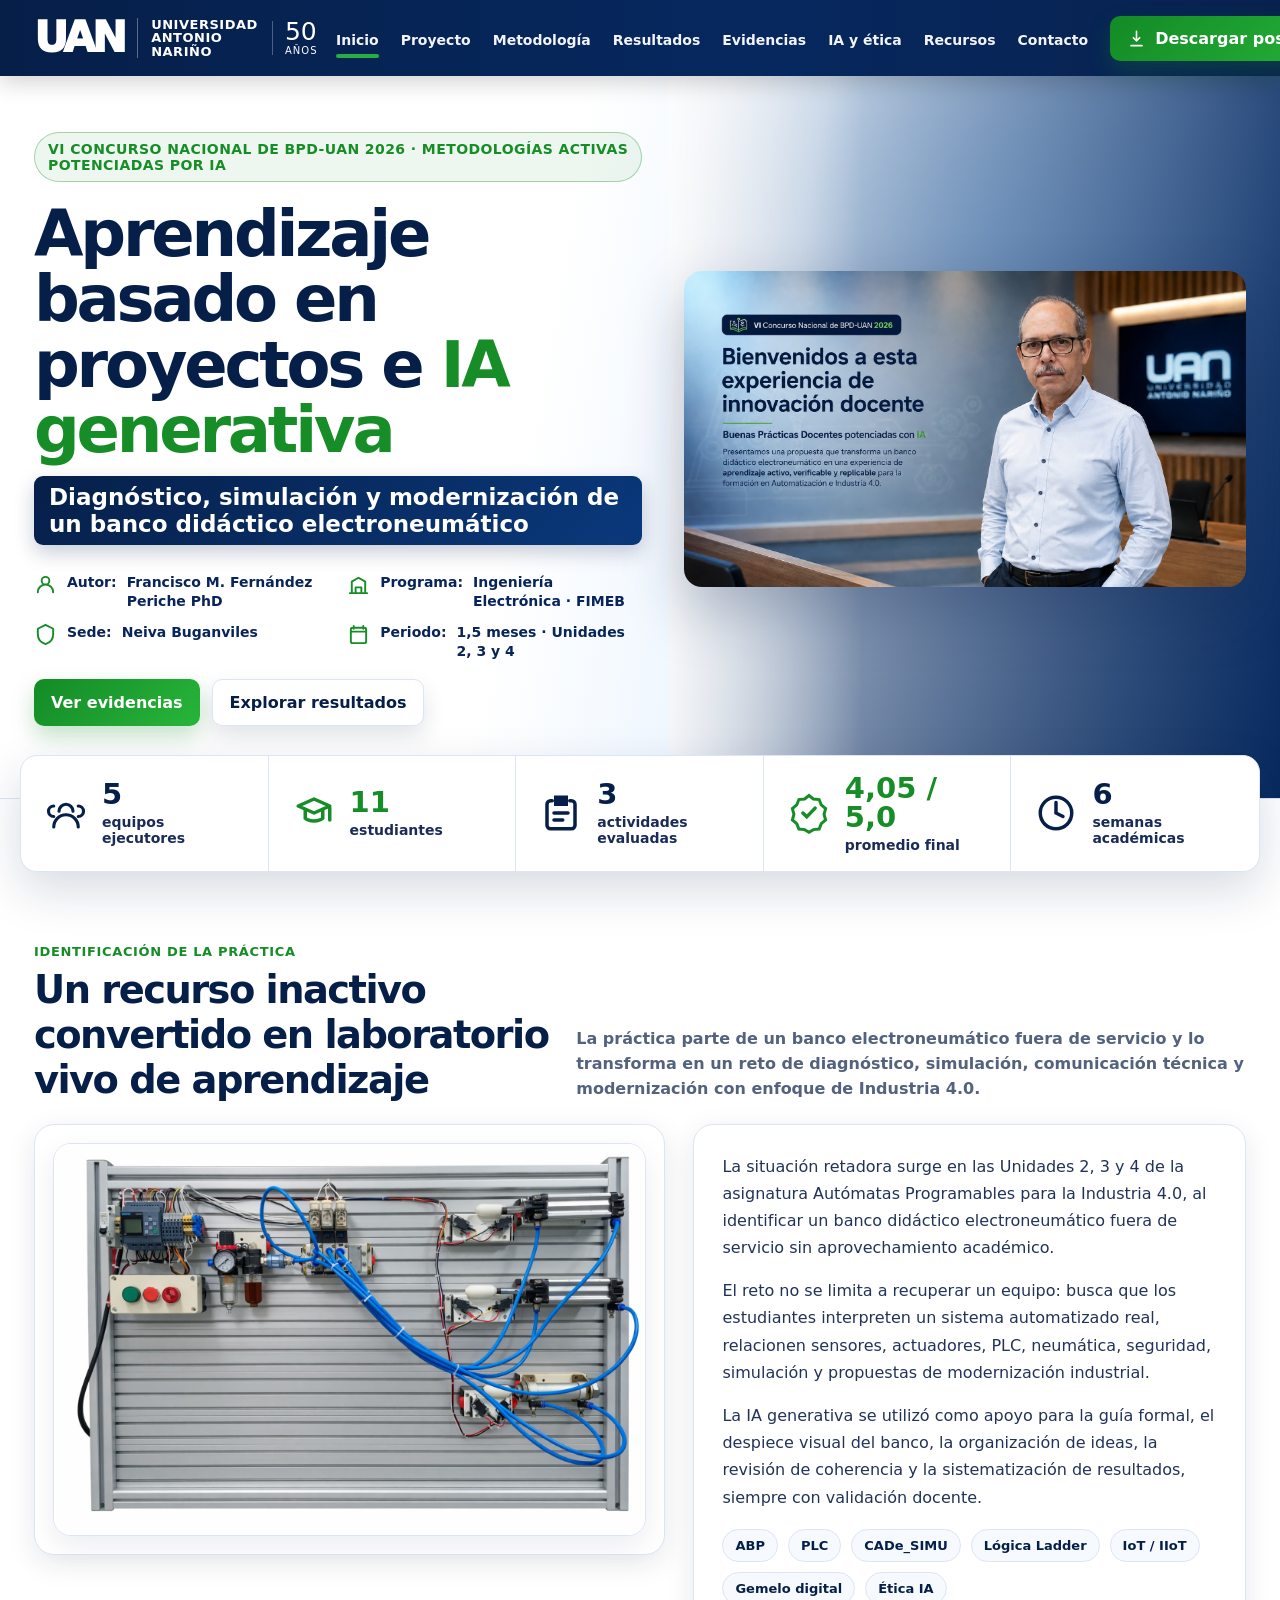
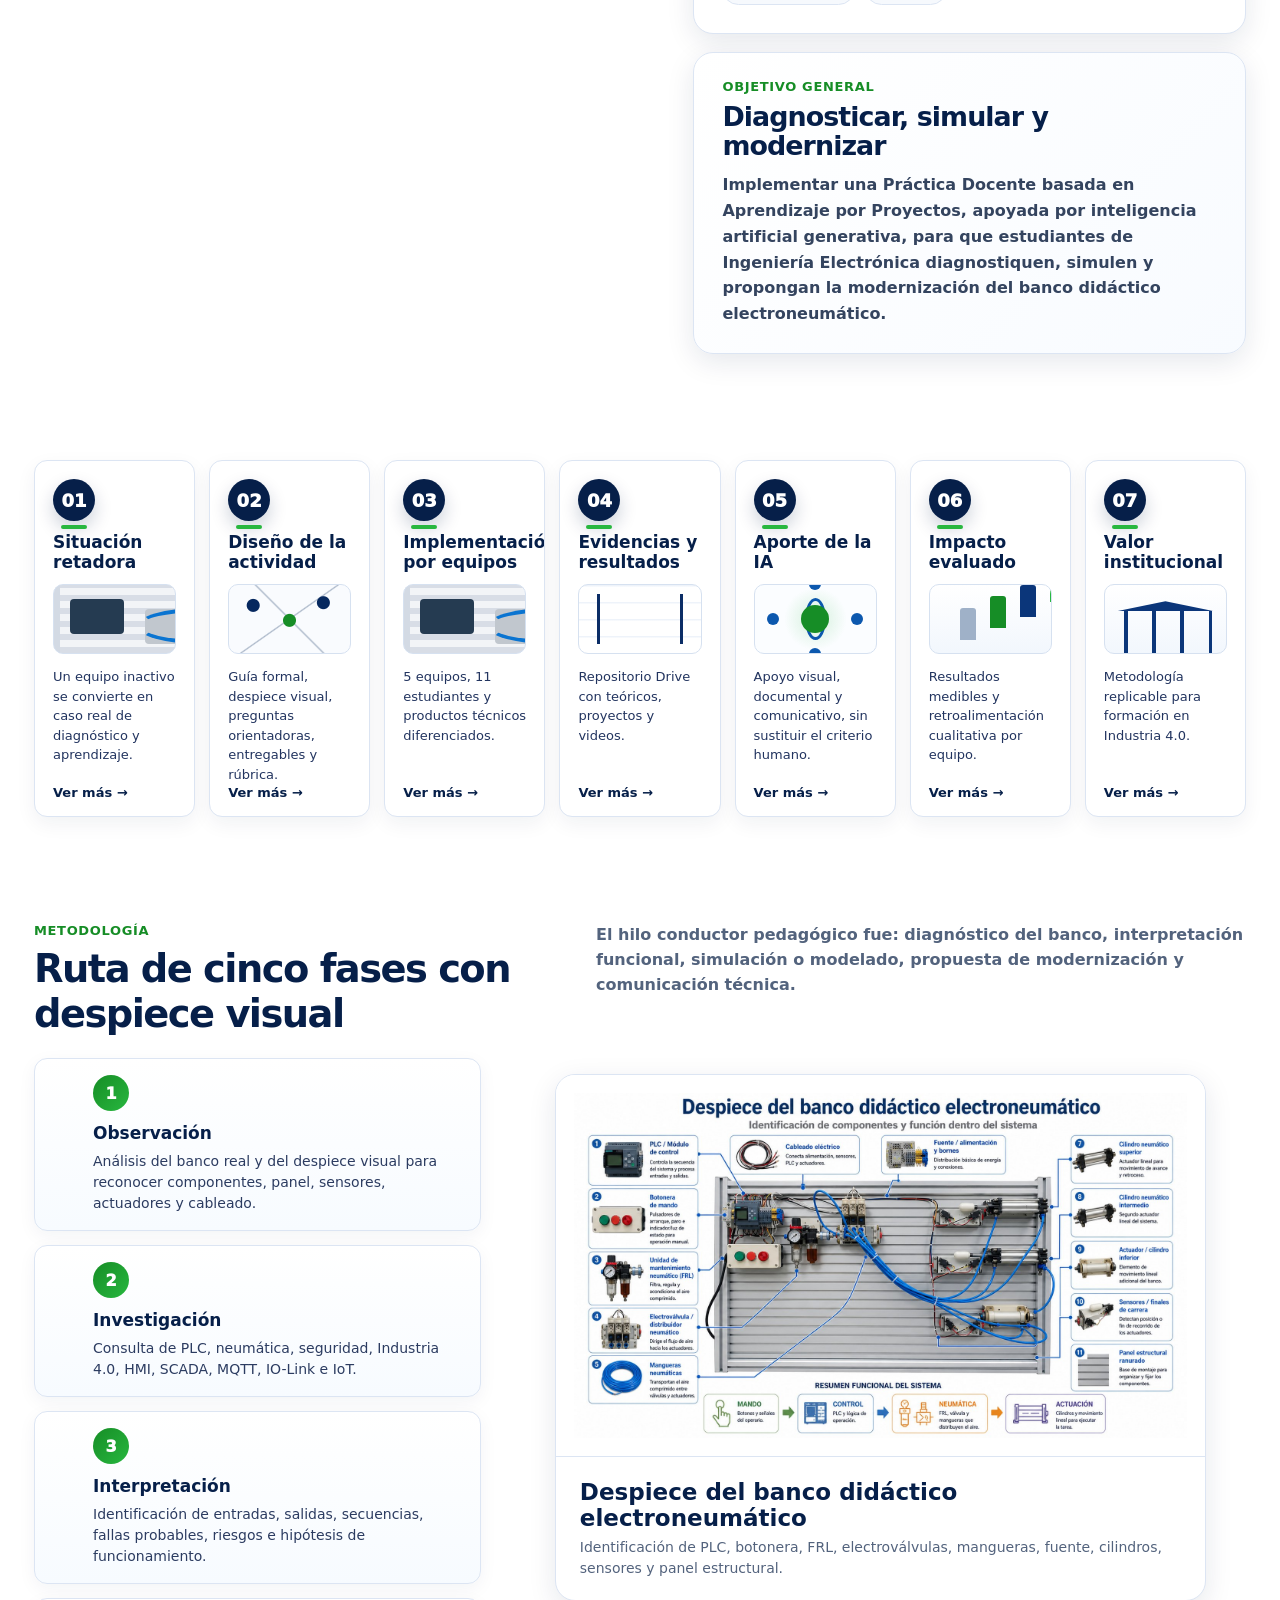
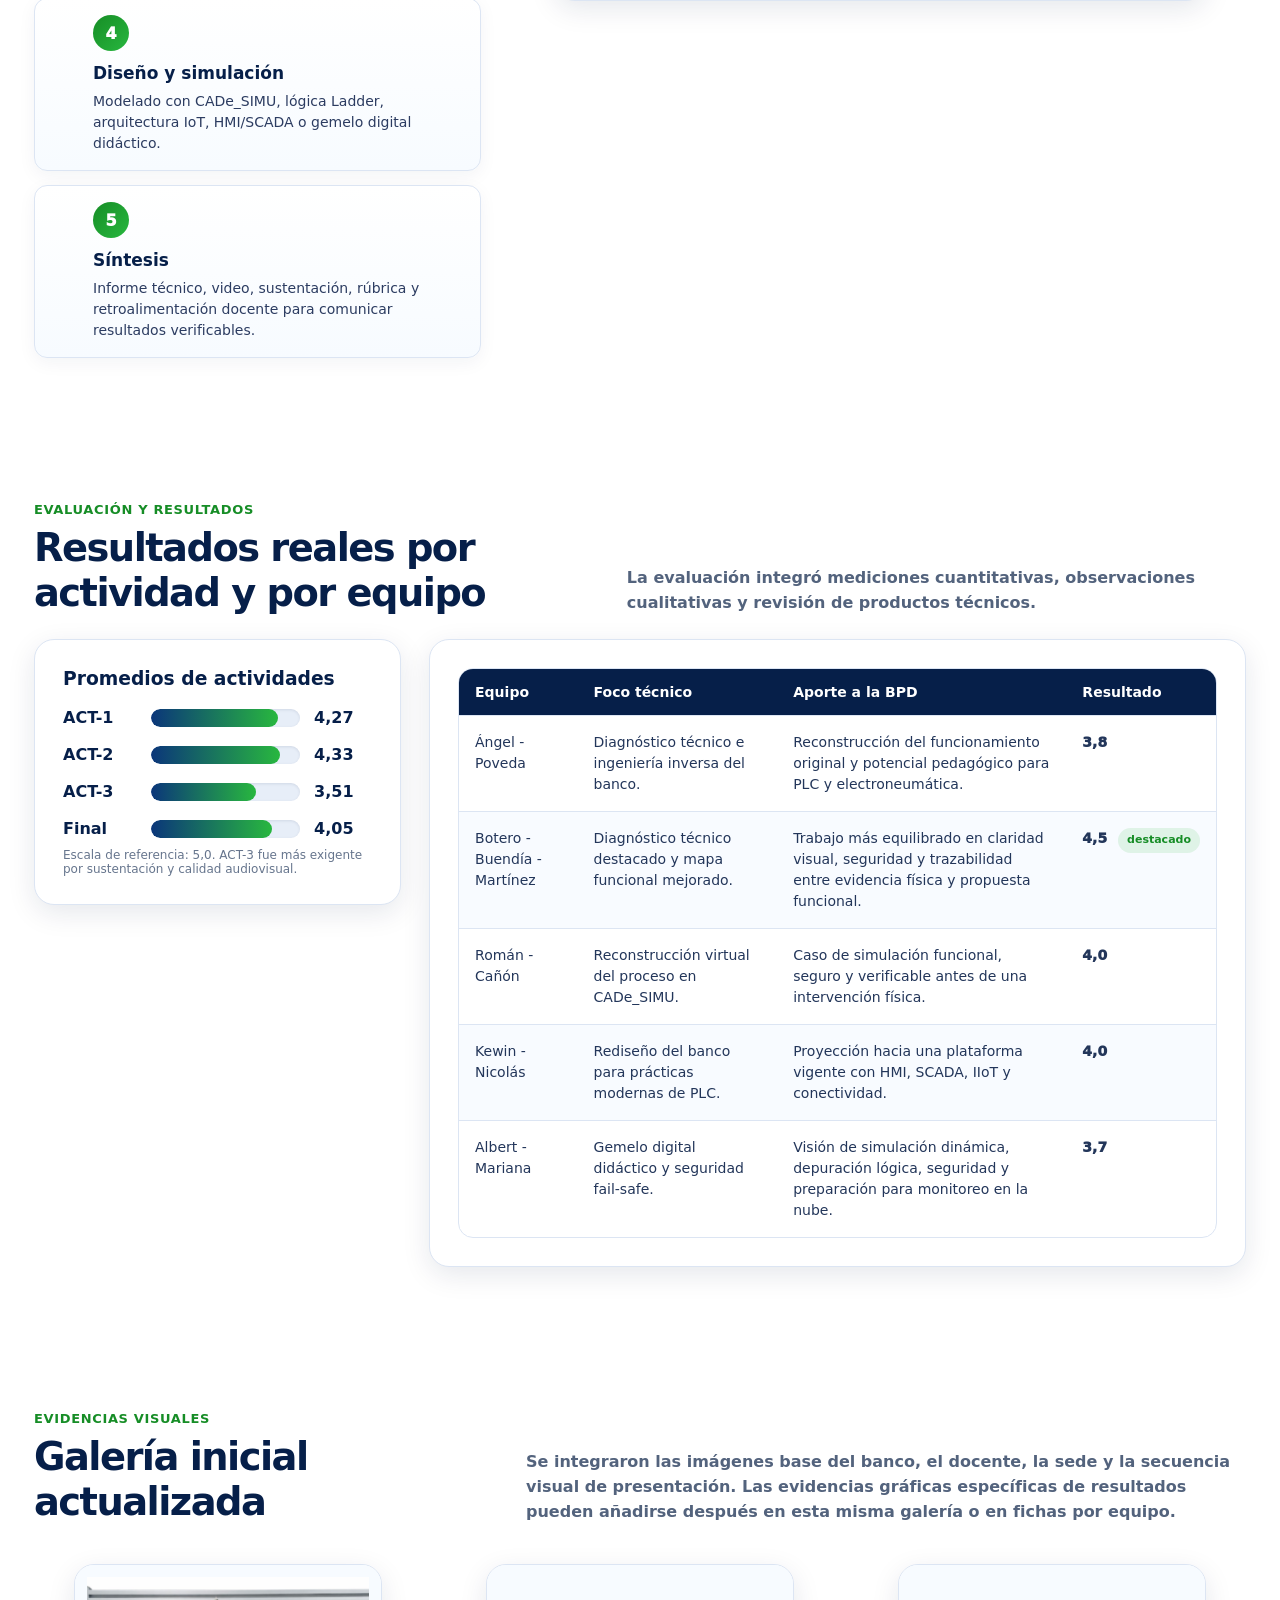
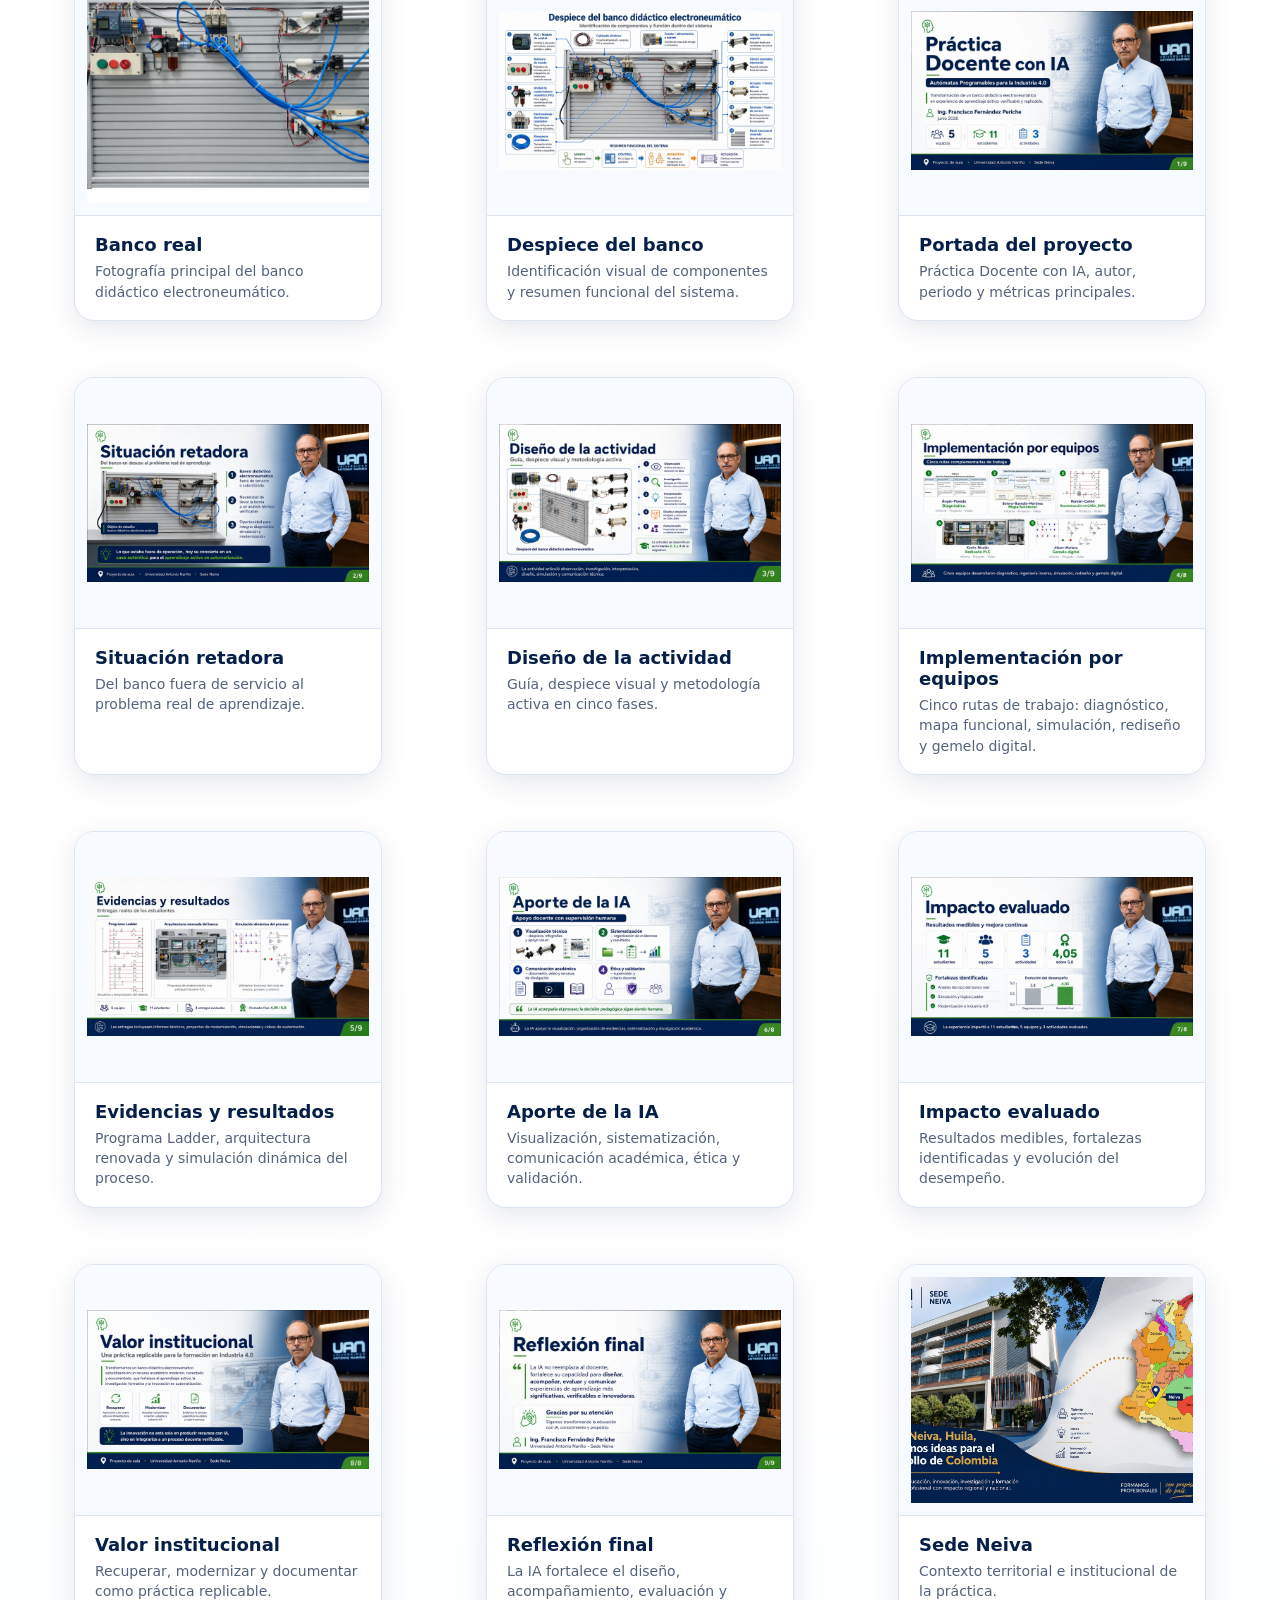
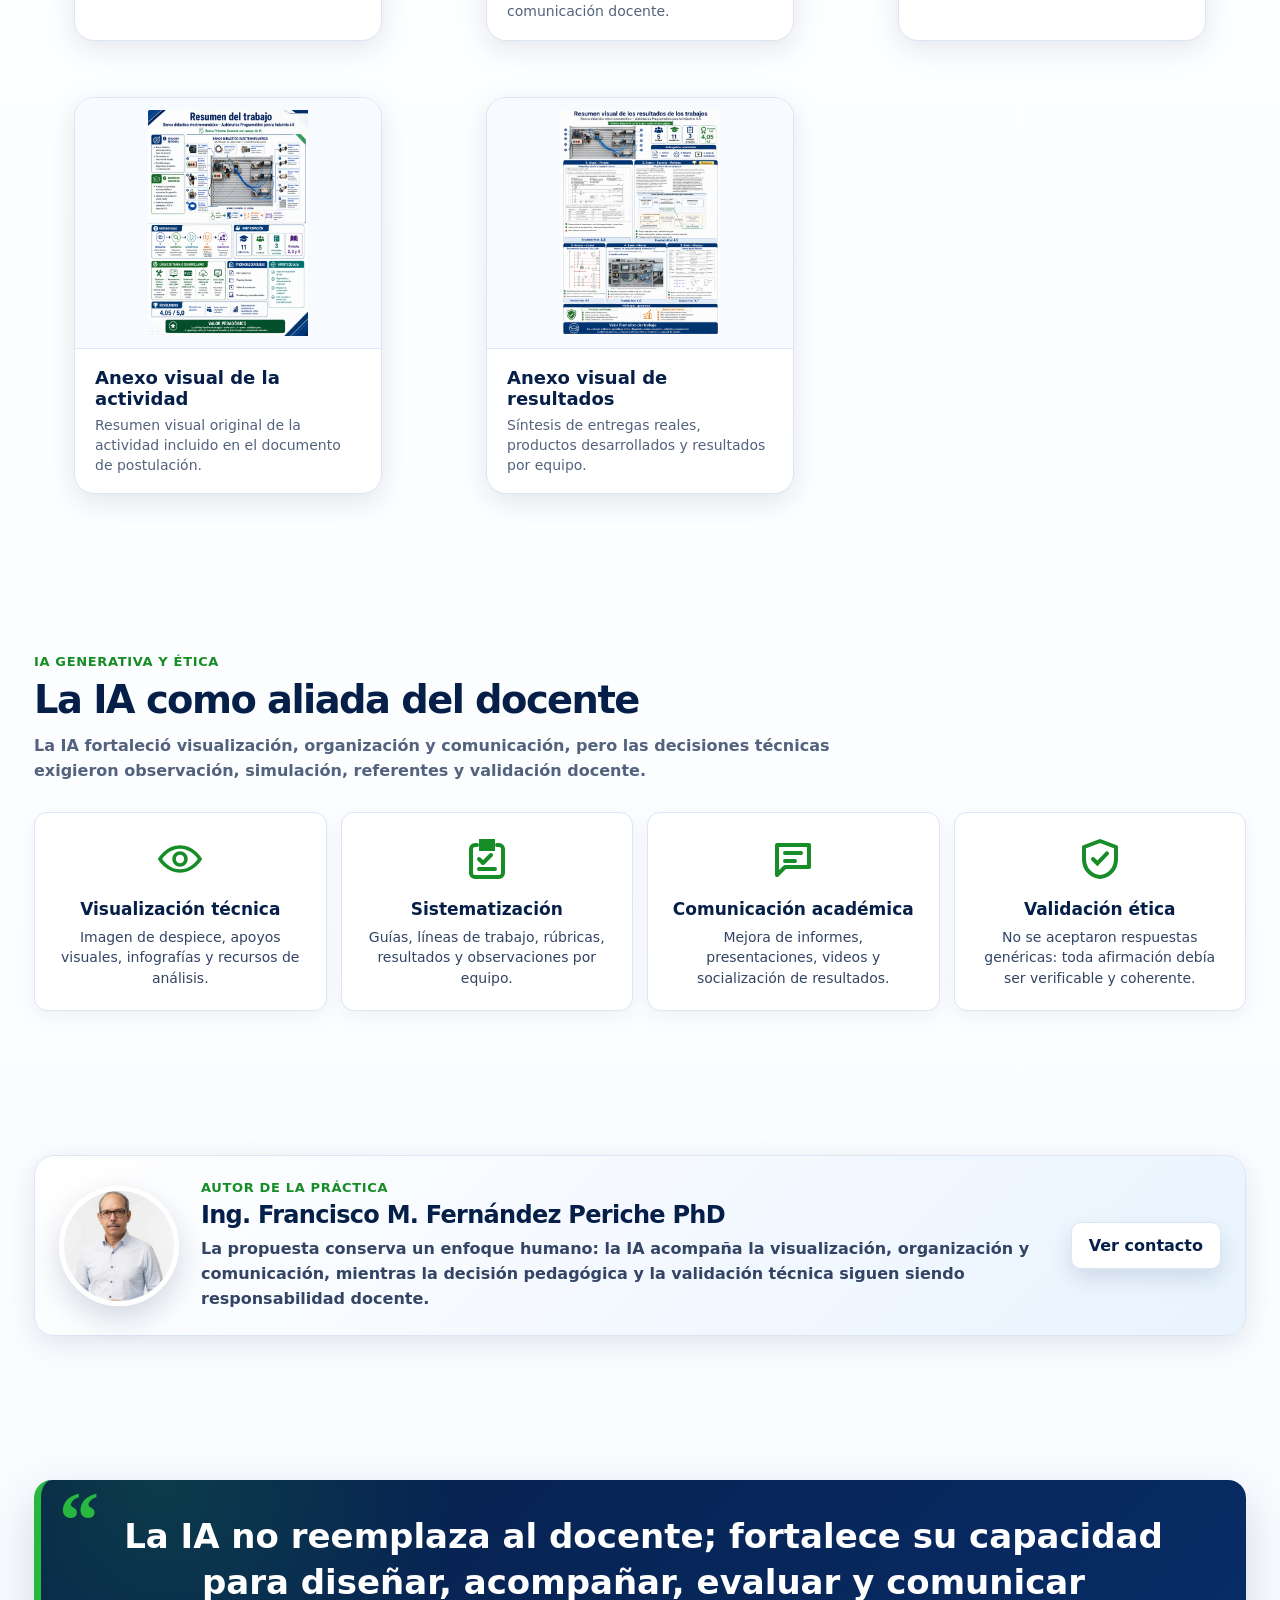
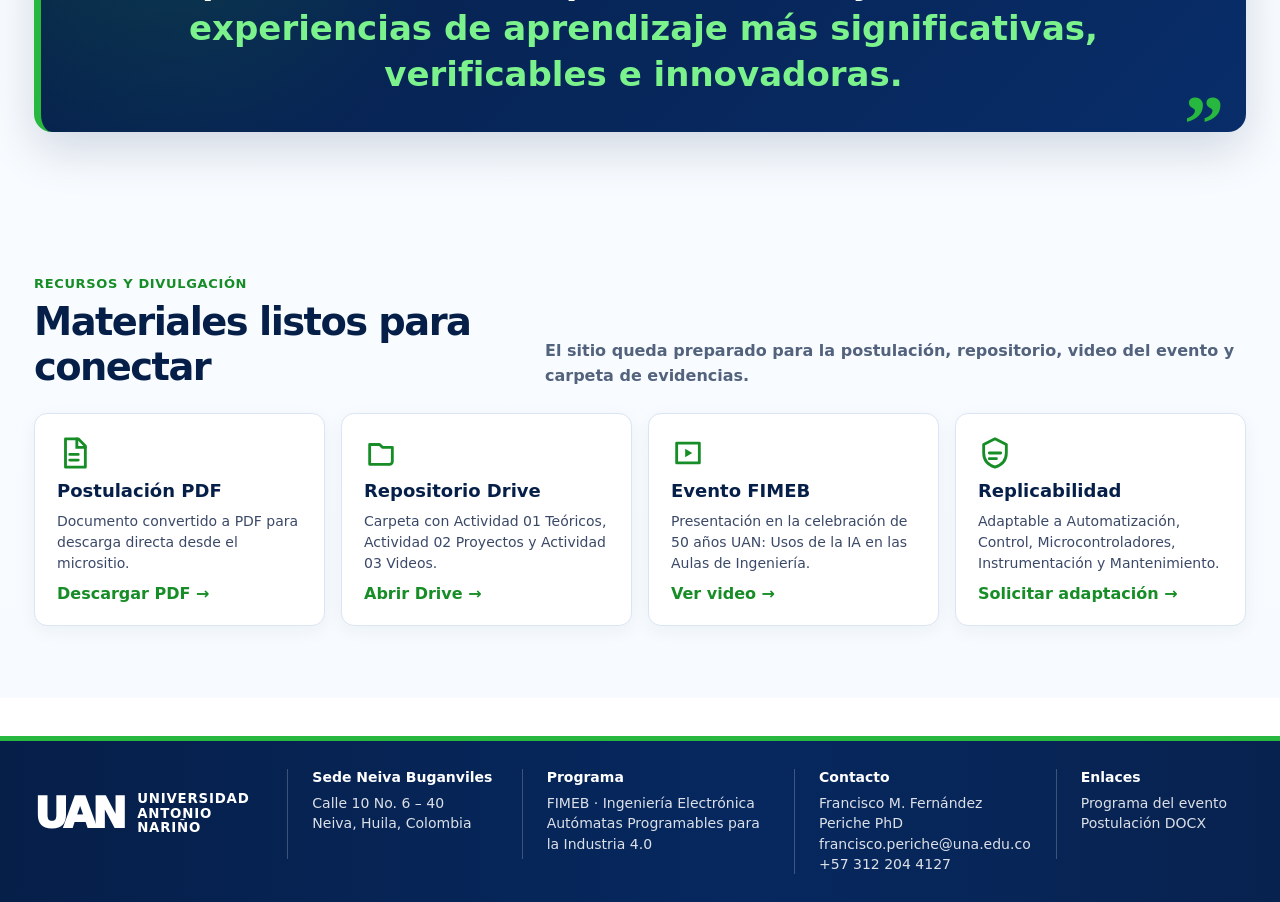
==== index.html @ f2abb446 "Add files via upload" ====
<!doctype html>
<html lang="es">
<head>
  <meta charset="utf-8" />
  <meta name="viewport" content="width=device-width, initial-scale=1" />
  <title>BPD UAN 2026 | Aprendizaje basado en proyectos e IA generativa</title>
  <meta name="description" content="Micrositio institucional de la Buena Práctica Docente UAN 2026: aprendizaje basado en proyectos e IA generativa para diagnóstico, simulación y modernización de un banco didáctico electroneumático." />
  <style>
    :root{
      --navy:#061f49;
      --navy-2:#082b63;
      --navy-3:#0b397d;
      --green:#168d26;
      --green-2:#28b73f;
      --cyan:#69b8ff;
      --ink:#071f51;
      --muted:#53637d;
      --line:#dce5f3;
      --soft:#f6f9fd;
      --soft-2:#edf4fc;
      --white:#ffffff;
      --shadow:0 18px 48px rgba(6,31,73,.16);
      --shadow-soft:0 8px 28px rgba(6,31,73,.10);
      --radius:20px;
      --radius-sm:13px;
      --max:1450px;
    }
    *{box-sizing:border-box}
    html{scroll-behavior:smooth}
    body{
      margin:0;
      font-family:Inter, ui-sans-serif, system-ui, -apple-system, BlinkMacSystemFont, "Segoe UI", sans-serif;
      color:var(--ink);
      background:#fff;
      overflow-x:hidden;
    }
    a{color:inherit;text-decoration:none}
    img{max-width:100%;display:block}
    .container{max-width:var(--max);margin:auto;padding:0 34px}
    .skip{position:absolute;left:-999px;top:auto;width:1px;height:1px;overflow:hidden}
    .skip:focus{left:16px;top:16px;width:auto;height:auto;padding:12px 16px;background:#fff;color:#061f49;z-index:1000;border-radius:10px}

    /* Header */
    .site-header{
      position:sticky;top:0;z-index:50;
      background:linear-gradient(90deg,#061f49 0%,#06285f 58%,#08224f 100%);
      color:white;
      box-shadow:0 6px 22px rgba(0,0,0,.18);
    }
    .nav-wrap{
      min-height:76px;
      display:flex;
      align-items:center;
      justify-content:space-between;
      gap:22px;
    }
    .brand{
      display:flex;align-items:center;gap:14px;min-width:280px;
    }
    .brand-mark{
      font-weight:950;
      letter-spacing:-.09em;
      font-size:42px;
      line-height:1;
    }
    .brand-copy{
      padding-left:13px;
      border-left:1px solid rgba(255,255,255,.34);
      line-height:1.05;
      font-weight:850;
      font-size:13px;
      text-transform:uppercase;
      letter-spacing:.04em;
    }
    .anniversary{
      font-size:25px;
      font-weight:300;
      line-height:.9;
      padding-left:12px;
      border-left:1px solid rgba(255,255,255,.28);
    }
    .anniversary small{font-size:10px;display:block;letter-spacing:.1em;text-transform:uppercase;margin-top:3px}
    .nav{
      display:flex;
      align-items:center;
      justify-content:center;
      gap:22px;
      flex:1;
      font-size:14px;
      font-weight:750;
      white-space:nowrap;
    }
    .nav a{
      position:relative;
      padding:28px 0 24px;
      opacity:.95;
    }
    .nav a.active::after,.nav a:hover::after{
      content:"";
      position:absolute;
      left:0;right:0;bottom:14px;
      height:4px;
      border-radius:999px;
      background:var(--green-2);
    }
    .btn{
      display:inline-flex;
      align-items:center;
      justify-content:center;
      gap:9px;
      border:0;
      cursor:pointer;
      font-weight:850;
      border-radius:10px;
      padding:13px 17px;
      color:#fff;
      background:linear-gradient(135deg,#138a26,#28b63b);
      box-shadow:0 10px 22px rgba(22,141,38,.25);
      transition:.18s transform ease, .18s box-shadow ease, .18s filter ease;
      white-space:nowrap;
    }
    .btn:hover{transform:translateY(-1px);filter:saturate(1.1);box-shadow:0 14px 28px rgba(22,141,38,.32)}
    .btn.secondary{background:#fff;color:var(--navy);box-shadow:0 10px 22px rgba(6,31,73,.12);border:1px solid var(--line)}
    .btn.ghost{background:rgba(255,255,255,.08);border:1px solid rgba(255,255,255,.28);box-shadow:none}
    .hamb{display:none;background:transparent;color:white;border:0;cursor:pointer;padding:12px}

    /* Hero */
    .hero{
      position:relative;
      overflow:hidden;
      min-height:620px;
      background:
        radial-gradient(circle at 78% 22%,rgba(105,184,255,.28),transparent 27%),
        linear-gradient(100deg,#fff 0%,#fff 42%,#ecf5ff 59%,#0a3677 100%);
      border-bottom:1px solid var(--line);
    }
    .hero::after{
      content:"";
      position:absolute;right:-80px;top:0;bottom:0;width:54%;
      background:
        linear-gradient(90deg,rgba(255,255,255,.88),rgba(255,255,255,0) 28%),
        radial-gradient(circle at 55% 46%,rgba(255,255,255,.26),transparent 23%),
        linear-gradient(130deg,rgba(5,31,73,.08),rgba(5,31,73,.58));
      pointer-events:none;
    }
    .hero-grid{
      position:relative;z-index:2;
      max-width:var(--max);
      margin:auto;
      padding:56px 34px 72px;
      display:grid;
      grid-template-columns:minmax(0,1.04fr) minmax(420px,.96fr);
      gap:42px;
      align-items:center;
    }
    .hero-copy{max-width:760px}
    .eyebrow{
      display:inline-flex;align-items:center;gap:10px;
      border:1px solid rgba(22,141,38,.35);
      color:var(--green);
      background:rgba(22,141,38,.07);
      border-radius:999px;
      padding:8px 13px;
      font-size:14px;
      font-weight:900;
      text-transform:uppercase;
      letter-spacing:.03em;
    }
    .hero h1{
      margin:20px 0 13px;
      font-size:clamp(38px,5vw,68px);
      line-height:1.02;
      letter-spacing:-.05em;
      color:var(--navy);
    }
    .hero h1 strong{color:var(--green)}
    .pill-title{
      display:inline-flex;
      background:linear-gradient(135deg,#061f49,#0a397c);
      color:#fff;
      font-size:clamp(16px,2vw,23px);
      line-height:1.15;
      font-weight:900;
      padding:8px 15px;
      border-radius:9px;
      box-shadow:0 8px 20px rgba(6,31,73,.22);
      margin-bottom:18px;
    }
    .lead{
      color:#152b5a;
      font-size:18px;
      line-height:1.55;
      max-width:750px;
      margin:0 0 20px;
    }
    .meta-list{
      display:grid;
      grid-template-columns:repeat(2,minmax(0,1fr));
      gap:12px 18px;
      margin-top:10px;
    }
    .meta-list span{
      display:flex;gap:10px;align-items:flex-start;
      color:#08245a;
      font-size:14px;
      line-height:1.35;
      font-weight:650;
    }
    .meta-list svg{width:23px;height:23px;color:var(--green);flex:0 0 auto}
    .hero-actions{display:flex;gap:12px;flex-wrap:wrap;margin-top:18px}
    .hero-card{
      position:relative;
      z-index:2;
      justify-self:end;
      width:min(570px,100%);
      border-radius:26px;
      background:rgba(255,255,255,.87);
      border:1px solid rgba(255,255,255,.75);
      box-shadow:0 25px 60px rgba(0,0,0,.20);
      overflow:hidden;
      backdrop-filter:blur(8px);
    }
    .hero-card::before{
      content:"";
      position:absolute;inset:0;
      border-radius:26px;
      background:linear-gradient(135deg,rgba(40,183,63,.18),transparent 26%,rgba(6,31,73,.12));
      pointer-events:none;
    }
    .hero-card img{width:100%;height:auto}
    .hero-card .caption{
      position:absolute;left:18px;right:18px;bottom:18px;
      background:rgba(6,31,73,.92);
      color:white;
      border-left:5px solid var(--green-2);
      border-radius:14px;
      padding:13px 15px;
      font-weight:800;
      box-shadow:0 12px 30px rgba(0,0,0,.25);
    }


    .hero-card.hero-cover-clean{
      border-radius:18px;
      background:transparent;
      border:0;
      box-shadow:0 24px 58px rgba(6,31,73,.26);
    }
    .hero-card.hero-cover-clean::before{display:none}
    .hero-card.hero-cover-clean img{
      display:block;
      width:100%;
      aspect-ratio:16/9;
      object-fit:cover;
      object-position:center;
    }

    /* Metrics */
    .metrics-shell{position:relative;margin-top:-44px;z-index:5}
    .metrics{
      max-width:1240px;margin:auto;
      background:#fff;border:1px solid var(--line);border-radius:17px;
      box-shadow:var(--shadow);
      display:grid;grid-template-columns:repeat(5,1fr);
      overflow:hidden;
    }
    .metric{
      display:flex;align-items:center;gap:15px;
      min-height:104px;
      padding:18px 24px;
      border-right:1px solid var(--line);
    }
    .metric:last-child{border-right:0}
    .metric svg{width:42px;height:42px;color:var(--navy);flex:0 0 auto}
    .metric.green svg,.metric.green strong{color:var(--green)}
    .metric strong{display:block;font-size:29px;line-height:1;color:var(--navy)}
    .metric span{display:block;color:#1a2b58;font-weight:700;margin-top:5px;font-size:14px}

    /* Generic sections */
    main{background:linear-gradient(180deg,#fff 0%,#fff 62%,#f7fbff 100%)}
    .section{padding:72px 34px}
    .section.compact{padding-top:34px;padding-bottom:34px}
    .section-title{
      display:flex;align-items:flex-end;justify-content:space-between;gap:24px;
      margin-bottom:24px;
    }
    .section-title .kicker{
      color:var(--green);font-weight:900;letter-spacing:.05em;text-transform:uppercase;font-size:13px;margin-bottom:8px;
    }
    .section-title h2{font-size:clamp(28px,3vw,42px);margin:0;color:var(--navy);letter-spacing:-.04em}
    .section-title p{margin:0;color:var(--muted);max-width:720px;line-height:1.55;font-weight:550}
    .panel{
      background:#fff;border:1px solid var(--line);border-radius:var(--radius);
      box-shadow:var(--shadow-soft);padding:28px;
    }
    .split{display:grid;grid-template-columns:minmax(0,1fr) minmax(390px,.7fr);gap:24px;align-items:start}
    .text-block p{font-size:16px;line-height:1.7;color:#223359;margin:0 0 16px}
    .text-block p:last-child{margin-bottom:0}
    .tags{display:flex;flex-wrap:wrap;gap:10px;margin-top:18px}
    .tag{display:inline-flex;align-items:center;gap:7px;border:1px solid var(--line);border-radius:999px;padding:8px 12px;background:var(--soft);font-weight:800;font-size:13px;color:var(--navy)}

    /* Cards */
    .process-grid{
      display:grid;
      grid-template-columns:repeat(7,minmax(145px,1fr));
      gap:14px;
    }
    .card{
      min-height:270px;
      border:1px solid var(--line);
      background:#fff;
      border-radius:var(--radius-sm);
      box-shadow:0 7px 20px rgba(6,31,73,.06);
      padding:18px;
      position:relative;
      overflow:hidden;
      transition:.2s transform ease,.2s box-shadow ease,.2s border-color ease;
    }
    .card:hover{transform:translateY(-4px);box-shadow:var(--shadow-soft);border-color:#c9d8ed}
    .card-number{
      width:42px;height:42px;border-radius:999px;
      background:var(--navy);
      color:white;display:grid;place-items:center;
      font-weight:950;font-size:18px;
      box-shadow:0 8px 18px rgba(6,31,73,.20);
      margin-bottom:12px;
      position:relative;
    }
    .card-number::after{
      content:"";
      position:absolute;left:8px;right:8px;bottom:-8px;
      height:4px;border-radius:999px;background:var(--green-2);
    }
    .card h3{font-size:17px;line-height:1.15;margin:0 0 10px;color:var(--navy)}
    .card p{font-size:13px;color:#22345f;line-height:1.5;margin:0 0 14px}
    .card .more{position:absolute;bottom:16px;left:18px;color:var(--navy);font-weight:900;font-size:13px}
    .card .more:hover{color:var(--green)}

    /* Mini visuals */
    .mini-visual{
      height:70px;border-radius:10px;margin:12px 0 13px;
      border:1px solid #d6e1f0;
      overflow:hidden;
      background:#f6f9fd;
      position:relative;
    }
    .mini-visual.bank{
      background:
        linear-gradient(90deg,#d3dae4 0 6px,transparent 6px 100%),
        repeating-linear-gradient(0deg,#d8dde6 0 6px,#f2f4f7 6px 13px);
    }
    .mini-visual.bank::before{
      content:"";position:absolute;left:16px;top:14px;width:54px;height:35px;background:#253b51;border-radius:4px;box-shadow:75px 10px 0 #c1c7ce,120px -2px 0 #dfe4e9;
    }
    .mini-visual.bank::after{
      content:"";position:absolute;left:83px;top:23px;width:120px;height:28px;border:4px solid #0a74d1;border-left-color:transparent;border-radius:50%;
    }
    .mini-visual.diagram{
      background:
        radial-gradient(circle at 20% 30%,#06285f 0 6px,transparent 7px),
        radial-gradient(circle at 50% 52%,#168d26 0 6px,transparent 7px),
        radial-gradient(circle at 78% 26%,#06285f 0 6px,transparent 7px),
        linear-gradient(45deg,transparent 49%,#adb9ca 50%,transparent 51%),
        linear-gradient(-35deg,transparent 49%,#adb9ca 50%,transparent 51%),
        #f9fbfe;
    }
    .mini-visual.ladder{
      background:repeating-linear-gradient(0deg,#fff 0 15px,#eef3fa 16px 17px);
    }
    .mini-visual.ladder::before,.mini-visual.ladder::after{
      content:"";position:absolute;top:9px;bottom:9px;width:3px;background:#0b2d66;
    }
    .mini-visual.ladder::before{left:18px}.mini-visual.ladder::after{right:18px}
    .mini-visual.ladder span{display:none}
    .mini-visual.ia{
      background:radial-gradient(circle at center,rgba(40,183,63,.18),transparent 45%),#fbfdff;
    }
    .mini-visual.ia::before{
      content:"";position:absolute;inset:13px 50px;border:3px solid #0c58ae;border-radius:50%;
    }
    .mini-visual.ia::after{
      content:"";position:absolute;left:50%;top:50%;width:28px;height:28px;border-radius:999px;background:#168d26;transform:translate(-50%,-50%);box-shadow:0 -35px 0 -8px #0c58ae,0 35px 0 -8px #0c58ae,42px 0 0 -8px #0c58ae,-42px 0 0 -8px #0c58ae;
    }
    .mini-visual.chart{
      background:linear-gradient(180deg,#fff,#f2f7fd);
    }
    .mini-visual.chart::before{
      content:"";position:absolute;left:30px;bottom:13px;width:16px;height:32px;background:#9fb1c8;box-shadow:30px -12px 0 #168d26,60px -23px 0 #0b367a,90px -38px 0 #28b73f;border-radius:3px 3px 0 0;
    }
    .mini-visual.inst{
      background:linear-gradient(180deg,#fff,#f2f7fd);
    }
    .mini-visual.inst::before{
      content:"";position:absolute;left:50%;top:16px;transform:translateX(-50%);width:105px;height:43px;border-top:10px solid #0b367a;border-bottom:6px solid #0b367a;background:repeating-linear-gradient(90deg,transparent 0 12px,#0b367a 12px 16px,transparent 16px 28px);
      clip-path:polygon(50% 0,100% 18%,100% 100%,0 100%,0 18%);
    }

    /* Method timeline */
    .timeline{
      display:grid;
      grid-template-columns:repeat(5,1fr);
      gap:14px;
      counter-reset:phase;
    }
    .phase{
      counter-increment:phase;
      padding:22px 18px 20px;
      background:linear-gradient(180deg,#fff,#f7fbff);
      border:1px solid var(--line);
      border-radius:var(--radius-sm);
      position:relative;
      min-height:194px;
      box-shadow:0 5px 18px rgba(6,31,73,.05);
    }
    .phase::before{
      content:counter(phase);
      width:36px;height:36px;border-radius:999px;
      background:linear-gradient(135deg,var(--green),var(--green-2));
      color:white;display:grid;place-items:center;
      font-weight:950;margin-bottom:12px;
    }
    .phase h3{margin:0 0 8px;color:var(--navy);font-size:17px}
    .phase p{margin:0;color:#2c3c61;line-height:1.55;font-size:14px}

    /* Evaluation */
    .eval-grid{display:grid;grid-template-columns:minmax(0,.86fr) minmax(430px,1.14fr);gap:24px}
    .bars{display:grid;gap:16px}
    .bar-row{display:grid;grid-template-columns:74px 1fr 58px;align-items:center;gap:14px;font-weight:850;color:var(--navy)}
    .bar-track{height:18px;background:#e7eef8;border-radius:999px;overflow:hidden;box-shadow:inset 0 1px 3px rgba(6,31,73,.1)}
    .bar-fill{height:100%;background:linear-gradient(90deg,#0b367a,#28b73f);border-radius:999px}
    .team-table{width:100%;border-collapse:separate;border-spacing:0;overflow:hidden;border:1px solid var(--line);border-radius:15px;background:#fff}
    .team-table th{background:#061f49;color:white;text-align:left;padding:13px;font-size:13px}
    .team-table td{padding:13px;border-top:1px solid var(--line);vertical-align:top;font-size:13px;line-height:1.45;color:#26365d}
    .team-table tr:nth-child(even) td{background:#f8fbff}
    .score{font-size:18px;font-weight:950;color:var(--green);white-space:nowrap}
    .badge{display:inline-block;background:rgba(40,183,63,.12);color:var(--green);font-weight:900;border-radius:999px;padding:4px 9px;margin-left:6px;font-size:11px}

    /* Gallery */
    .gallery-grid{display:grid;grid-template-columns:1fr 1fr;gap:24px}
    .figure-card{
      border:1px solid var(--line);
      border-radius:var(--radius);
      background:#fff;
      box-shadow:var(--shadow-soft);
      overflow:hidden;
    }
    .figure-card a{display:block}
    .figure-card img{
      width:100%;
      height:440px;
      object-fit:contain;
      background:#f7fbff;
      padding:18px;
      cursor:zoom-in;
    }
    .figure-card figcaption{padding:18px 20px;border-top:1px solid var(--line)}
    .figure-card figcaption strong{display:block;color:var(--navy);font-size:18px;margin-bottom:6px}
    .figure-card figcaption span{color:var(--muted);font-size:14px;line-height:1.45;display:block}


    /* Visual additions */
    .hero-card.hero-slide a{display:block}
    .hero-card.hero-slide img{aspect-ratio:16/9;object-fit:cover}
    .visual-panel{padding:18px}
    .media-photo{
      display:block;
      overflow:hidden;
      border-radius:16px;
      border:1px solid var(--line);
      background:var(--soft);
      box-shadow:0 10px 28px rgba(6,31,73,.08);
    }
    .media-photo img{width:100%;aspect-ratio:3/2;object-fit:cover}
    .method-layout{
      display:grid;
      grid-template-columns:minmax(0,1fr) minmax(440px,.85fr);
      gap:24px;
      align-items:start;
    }
    .method-layout .timeline{grid-template-columns:1fr}
    .method-figure img{height:auto;max-height:520px;object-fit:contain}
    .gallery-large{
      grid-template-columns:repeat(3,minmax(0,1fr));
    }
    .gallery-large .figure-card img{
      height:250px;
      object-fit:contain;
      padding:12px;
    }
    .gallery-large .figure-card:first-child img,
    .gallery-large .figure-card:nth-child(12) img{
      object-fit:cover;
    }
    .gallery-large .figure-card figcaption{
      min-height:104px;
    }
    .docente-band{
      display:grid;
      grid-template-columns:120px minmax(0,1fr) auto;
      gap:22px;
      align-items:center;
      padding:24px;
      border-radius:var(--radius);
      background:
        linear-gradient(135deg,#fff 0%,#f3f8ff 55%,#e9f4ff 100%);
      border:1px solid var(--line);
      box-shadow:var(--shadow-soft);
    }
    .docente-band img{
      width:120px;height:120px;
      object-fit:cover;
      object-position:50% 18%;
      border-radius:999px;
      border:5px solid #fff;
      box-shadow:0 12px 30px rgba(6,31,73,.16);
    }
    .docente-band .kicker{
      color:var(--green);font-weight:900;letter-spacing:.05em;text-transform:uppercase;font-size:13px;margin-bottom:6px;
    }
    .docente-band h2{margin:0 0 8px;color:var(--navy);letter-spacing:-.03em}
    .docente-band p{margin:0;color:#334464;line-height:1.55;font-weight:550}

    /* IA cards */
    .ally-grid{display:grid;grid-template-columns:repeat(4,1fr);gap:14px}
    .ally{
      border:1px solid var(--line);
      border-radius:var(--radius-sm);
      background:#fff;
      padding:22px 18px;
      text-align:center;
      min-height:190px;
      box-shadow:0 5px 18px rgba(6,31,73,.05);
    }
    .ally svg{width:48px;height:48px;color:var(--green);margin:0 auto 12px}
    .ally h3{margin:0 0 8px;color:var(--navy);font-size:17px}
    .ally p{margin:0;color:#334464;font-size:14px;line-height:1.45}

    /* Resources */
    .resources{
      display:grid;
      grid-template-columns:repeat(4,1fr);
      gap:16px;
    }
    .resource{
      display:flex;flex-direction:column;gap:10px;
      padding:22px;border-radius:var(--radius-sm);
      border:1px solid var(--line);
      background:#fff;
      box-shadow:0 5px 18px rgba(6,31,73,.05);
      min-height:170px;
    }
    .resource svg{width:34px;height:34px;color:var(--green)}
    .resource h3{margin:0;color:var(--navy);font-size:18px}
    .resource p{margin:0;color:#3b4968;font-size:14px;line-height:1.5;flex:1}
    .resource a{font-weight:900;color:var(--green)}
    .quote{
      position:relative;
      margin:0;
      padding:34px 44px;
      color:white;
      border-radius:18px;
      background:
        radial-gradient(circle at 10% 0%,rgba(40,183,63,.18),transparent 27%),
        linear-gradient(135deg,#061f49,#082d69);
      border-left:7px solid var(--green-2);
      box-shadow:var(--shadow);
      font-size:clamp(22px,3vw,34px);
      line-height:1.35;
      font-weight:750;
      text-align:center;
    }
    .quote strong{color:#7bf28b}
    .quote::before,.quote::after{color:var(--green-2);font-size:80px;line-height:0;position:absolute;font-family:Georgia,serif}
    .quote::before{content:"“";left:18px;top:40px}.quote::after{content:"”";right:22px;bottom:8px}

    /* Footer */
    footer{
      background:linear-gradient(90deg,#061f49,#06285f 58%,#08224f);
      color:#fff;
      border-top:5px solid var(--green-2);
      margin-top:38px;
    }
    .footer-grid{
      display:grid;
      grid-template-columns:1.2fr 1.1fr 1.3fr 1.2fr 1fr;
      gap:25px;
      padding-top:28px;
      padding-bottom:28px;
      align-items:start;
    }
    .footer-grid>div{border-left:1px solid rgba(255,255,255,.22);padding-left:24px;min-height:90px}
    .footer-grid>div:first-child{border-left:0;padding-left:0}
    .footer-brand{display:flex;align-items:center;gap:14px}
    .footer-brand small{font-weight:800;letter-spacing:.06em;line-height:1.1}
    footer h4{margin:0 0 8px;font-size:14px}
    footer p{margin:0;color:rgba(255,255,255,.86);line-height:1.45;font-size:14px}
    .social{display:flex;gap:12px}
    .social a{width:30px;height:30px;border-radius:8px;background:white;color:var(--navy);display:grid;place-items:center;font-weight:950}

    /* Modal */
    .modal{position:fixed;inset:0;background:rgba(3,13,31,.78);display:none;align-items:center;justify-content:center;z-index:100;padding:22px}
    .modal.open{display:flex}
    .modal-card{background:#fff;border-radius:18px;max-width:930px;width:100%;box-shadow:0 30px 80px rgba(0,0,0,.35);overflow:hidden}
    .modal-head{display:flex;align-items:center;justify-content:space-between;gap:18px;padding:20px 22px;background:#061f49;color:white}
    .modal-head h3{margin:0;font-size:22px}
    .modal-close{border:0;border-radius:999px;width:38px;height:38px;cursor:pointer;font-size:24px;background:rgba(255,255,255,.12);color:white}
    .modal-body{padding:24px;color:#23345f;line-height:1.7}
    .modal-body img{max-height:80vh;object-fit:contain;margin:auto}
    .modal-body p{margin-top:0}
    .modal-body ul{margin-top:8px}
    .source-note{font-size:12px;color:#66758d;margin-top:10px}

    /* Mobile */
    @media (max-width:1180px){
      .nav{display:none;position:absolute;left:0;right:0;top:76px;background:#061f49;flex-direction:column;align-items:flex-start;padding:10px 34px 24px;gap:0}
      .nav.open{display:flex}
      .nav a{padding:14px 0}
      .btn.top{display:none}
      .hamb{display:block}
      .hero-grid{grid-template-columns:1fr;padding-top:40px}
      .hero-card{justify-self:start;max-width:820px}
      .process-grid{grid-template-columns:repeat(3,1fr)}
      .timeline{grid-template-columns:repeat(3,1fr)}
      .eval-grid,.split,.method-layout{grid-template-columns:1fr}
      .footer-grid{grid-template-columns:repeat(2,1fr)}
      .footer-grid>div{border-left:0;padding-left:0}
    }
    @media (max-width:820px){
      .container,.section{padding-left:18px;padding-right:18px}
      .brand{min-width:auto}.anniversary{display:none}.brand-copy{font-size:12px}.brand-mark{font-size:34px}
      .hero{min-height:0}
      .hero-grid{padding-left:18px;padding-right:18px}
      .hero h1{font-size:38px}
      .meta-list{grid-template-columns:1fr}
      .metrics-shell{margin:18px 18px 0}
      .metrics{grid-template-columns:1fr 1fr}
      .metric{min-height:86px;border-bottom:1px solid var(--line)}
      .metric:nth-child(even){border-right:0}
      .metric:last-child{grid-column:1/-1;border-bottom:0}
      .section-title{display:block}.section-title p{margin-top:10px}
      .process-grid,.timeline,.ally-grid,.resources,.gallery-grid,.gallery-large{grid-template-columns:1fr}
      .card{min-height:auto;padding-bottom:54px}
      .figure-card img{height:auto;max-height:520px}
      .quote{font-size:22px;padding:28px 22px}
      .footer-grid{grid-template-columns:1fr}
      .team-table{font-size:12px}
      .team-table th:nth-child(3),.team-table td:nth-child(3){display:none}
      .docente-band{grid-template-columns:1fr;text-align:center}.docente-band img{margin:auto}.docente-band .btn{justify-self:center}
    }
  
    /* Ajustes visuales solicitados: secciones más limpias y legibles */
    #proyecto .section-title{margin-bottom:22px}
    .project-split{
      grid-template-columns:minmax(520px,.96fr) minmax(480px,.84fr);
      gap:28px;
      align-items:start;
    }
    .project-visual{
      padding:18px;
      display:flex;
      align-items:center;
      justify-content:center;
    }
    .project-photo{
      width:100%;
      border-radius:18px;
      background:#fff;
    }
    .project-photo img{
      aspect-ratio:16/10.6;
      object-fit:contain;
      background:#fff;
      padding:0;
    }
    .project-copy{
      display:grid;
      gap:18px;
    }
    .objective-panel{
      padding:26px 28px;
      background:linear-gradient(135deg,#fff 0%,#f8fbff 100%);
    }
    .objective-panel .kicker{
      color:var(--green);
      font-weight:900;
      letter-spacing:.05em;
      text-transform:uppercase;
      font-size:13px;
      margin-bottom:8px;
    }
    .objective-panel h3{
      margin:0 0 12px;
      color:var(--navy);
      font-size:clamp(24px,2.1vw,32px);
      line-height:1.08;
      letter-spacing:-.035em;
    }
    .objective-panel p{
      margin:0;
      color:#34445f;
      line-height:1.62;
      font-weight:550;
    }

    #metodologia .section-title{
      align-items:flex-start;
      margin-bottom:22px;
    }
    #metodologia .section-title p{max-width:650px}
    #metodologia .method-layout{
      grid-template-columns:minmax(360px,.66fr) minmax(650px,1.08fr);
      gap:34px;
      align-items:start;
    }
    #metodologia .timeline{
      align-self:start;
    }
    #metodologia .phase{
      padding:16px 18px 16px 58px;
      min-height:auto;
    }
    #metodologia .phase h3{font-size:17px}
    #metodologia .phase p{font-size:14px;line-height:1.5}
    #metodologia .method-figure{
      align-self:start;
    }
    #metodologia .method-figure img{
      width:100%;
      height:auto;
      max-height:none;
      object-fit:contain;
      padding:18px;
      background:#fff;
    }
    #metodologia .method-figure figcaption{
      padding:22px 24px;
    }
    #metodologia .method-figure figcaption strong{
      font-size:23px;
    }

    #resultados .eval-grid{
      grid-template-columns:minmax(360px,.62fr) minmax(700px,1.38fr);
      gap:28px;
      align-items:start;
    }
    #resultados .panel{align-self:start}
    #resultados .team-table th{
      padding:15px 16px;
      font-size:14px;
    }
    #resultados .team-table td{
      padding:16px;
      font-size:14px;
      line-height:1.5;
      color:#23365a;
    }
    #resultados .score{
      font-size:20px;
    }
    #resultados .bars{gap:18px}
    #resultados .bar-row{font-size:16px}

    #ia .section-title{
      display:block;
      max-width:900px;
      margin-bottom:28px;
    }
    #ia .section-title h2{
      margin-bottom:12px;
    }
    #ia .section-title p{
      max-width:820px;
    }
    #ia .ally-grid{
      margin-top:0;
    }

    @media (max-width:1180px){
      .project-split,
      #metodologia .method-layout,
      #resultados .eval-grid{
        grid-template-columns:1fr;
      }
      .project-photo img{aspect-ratio:16/9}
      #metodologia .method-figure img{padding:12px}
    }

  </style>
  <!-- Ajuste hero solicitado: texto introductorio eliminado, datos desplazados arriba e imagen de bienvenida limpia. -->
</head>
<body>
<a class="skip" href="#contenido">Saltar al contenido</a>

<header class="site-header">
  <div class="container nav-wrap">
    <a href="#inicio" class="brand" aria-label="Inicio">
      <div class="brand-mark">UAN</div>
      <div class="brand-copy">Universidad<br>Antonio Nariño</div>
      <div class="anniversary">50 <small>años</small></div>
    </a>

    <nav class="nav" id="nav" aria-label="Navegación principal">
      <a class="active" href="#inicio">Inicio</a>
      <a href="#proyecto">Proyecto</a>
      <a href="#metodologia">Metodología</a>
      <a href="#resultados">Resultados</a>
      <a href="#evidencias">Evidencias</a>
      <a href="#ia">IA y ética</a>
      <a href="#recursos">Recursos</a>
      <a href="#contacto">Contacto</a>
    </nav>

    <a class="btn top" href="assets/docs/ANEXO_3_Postulacion_BPD_UAN_2026.pdf" target="_blank" rel="noopener">
      <svg width="19" height="19" viewBox="0 0 24 24" fill="none" aria-hidden="true"><path d="M12 3v12m0 0 4-4m-4 4-4-4M5 21h14" stroke="currentColor" stroke-width="2" stroke-linecap="round" stroke-linejoin="round"/></svg>
      Descargar postulación
    </a>
    <button class="hamb" id="hamb" aria-label="Abrir menú">
      <svg width="26" height="26" viewBox="0 0 24 24" fill="none"><path d="M4 7h16M4 12h16M4 17h16" stroke="currentColor" stroke-width="2" stroke-linecap="round"/></svg>
    </button>
  </div>
</header>

<section class="hero" id="inicio">
  <div class="hero-grid">
    <div class="hero-copy">
      <div class="eyebrow">
        VI Concurso Nacional de BPD-UAN 2026 · Metodologías Activas Potenciadas por IA
      </div>
      <h1>Aprendizaje basado en proyectos e <strong>IA generativa</strong></h1>
      <div class="pill-title">Diagnóstico, simulación y modernización de un banco didáctico electroneumático</div>
      <div class="meta-list">
        <span>
          <svg viewBox="0 0 24 24" fill="none"><path d="M12 12a4 4 0 1 0 0-8 4 4 0 0 0 0 8ZM4 20a8 8 0 0 1 16 0" stroke="currentColor" stroke-width="2" stroke-linecap="round"/></svg>
          <b>Autor:</b> Francisco M. Fernández Periche PhD
        </span>
        <span>
          <svg viewBox="0 0 24 24" fill="none"><path d="M3 21h18M5 21V9l7-4 7 4v12M9 21v-6h6v6" stroke="currentColor" stroke-width="2" stroke-linecap="round" stroke-linejoin="round"/></svg>
          <b>Programa:</b> Ingeniería Electrónica · FIMEB
        </span>
        <span>
          <svg viewBox="0 0 24 24" fill="none"><path d="M12 2 4 6v6c0 5 3.4 8.5 8 10 4.6-1.5 8-5 8-10V6l-8-4Z" stroke="currentColor" stroke-width="2" stroke-linejoin="round"/></svg>
          <b>Sede:</b> Neiva Buganviles
        </span>
        <span>
          <svg viewBox="0 0 24 24" fill="none"><path d="M7 3v3M17 3v3M4 9h16M6 5h12a2 2 0 0 1 2 2v12a2 2 0 0 1-2 2H6a2 2 0 0 1-2-2V7a2 2 0 0 1 2-2Z" stroke="currentColor" stroke-width="2" stroke-linecap="round"/></svg>
          <b>Periodo:</b> 1,5 meses · Unidades 2, 3 y 4
        </span>
      </div>
      <div class="hero-actions">
        <a class="btn" href="#evidencias">Ver evidencias</a>
        <a class="btn secondary" href="#resultados">Explorar resultados</a>
      </div>
    </div>

    <div class="hero-card hero-slide hero-cover-clean">
      <a href="assets/img/hero-bienvenida.jpg" data-image="assets/img/hero-bienvenida.jpg" data-title="Bienvenidos a esta experiencia de innovación docente">
        <img src="assets/img/hero-bienvenida.jpg" alt="Bienvenidos a esta experiencia de innovación docente">
      </a>
    </div>
  </div>
</section>

<div class="metrics-shell" aria-label="Indicadores principales">
  <div class="metrics">
    <div class="metric">
      <svg viewBox="0 0 24 24" fill="none"><path d="M16 11a4 4 0 1 0-8 0M5 20a7 7 0 0 1 14 0M19 8a3 3 0 0 1 0 6M5 8a3 3 0 0 0 0 6" stroke="currentColor" stroke-width="1.8" stroke-linecap="round"/></svg>
      <div><strong>5</strong><span>equipos ejecutores</span></div>
    </div>
    <div class="metric green">
      <svg viewBox="0 0 24 24" fill="none"><path d="m3 8 9-4 9 4-9 4-9-4Z" stroke="currentColor" stroke-width="2" stroke-linejoin="round"/><path d="M7 10v5c2 2 8 2 10 0v-5M21 9v7" stroke="currentColor" stroke-width="2" stroke-linecap="round"/></svg>
      <div><strong>11</strong><span>estudiantes</span></div>
    </div>
    <div class="metric">
      <svg viewBox="0 0 24 24" fill="none"><path d="M9 5h6M9 3h6v4H9V3Z" stroke="currentColor" stroke-width="2" stroke-linecap="round"/><path d="M7 5H6a2 2 0 0 0-2 2v12a2 2 0 0 0 2 2h12a2 2 0 0 0 2-2V7a2 2 0 0 0-2-2h-1M8 12h8M8 16h5" stroke="currentColor" stroke-width="2" stroke-linecap="round"/></svg>
      <div><strong>3</strong><span>actividades evaluadas</span></div>
    </div>
    <div class="metric green">
      <svg viewBox="0 0 24 24" fill="none"><path d="M12 2 9.5 4 6.2 4.3 5 7.4 2.5 9.5 3.4 12.7 2.5 16 5 18.1 6.2 21.2l3.3.3L12 23l2.5-1.5 3.3-.3 1.2-3.1 2.5-2.1-.9-3.3.9-3.2L19 7.4l-1.2-3.1-3.3-.3L12 2Z" stroke="currentColor" stroke-width="1.7"/><path d="m8.5 12 2.2 2.2 4.8-5" stroke="currentColor" stroke-width="2" stroke-linecap="round"/></svg>
      <div><strong>4,05 / 5,0</strong><span>promedio final</span></div>
    </div>
    <div class="metric">
      <svg viewBox="0 0 24 24" fill="none"><path d="M12 6v6l4 2M21 12a9 9 0 1 1-18 0 9 9 0 0 1 18 0Z" stroke="currentColor" stroke-width="2" stroke-linecap="round"/></svg>
      <div><strong>6</strong><span>semanas académicas</span></div>
    </div>
  </div>
</div>

<main id="contenido">
  <section class="section container" id="proyecto">
    <div class="section-title">
      <div>
        <div class="kicker">Identificación de la práctica</div>
        <h2>Un recurso inactivo convertido en laboratorio vivo de aprendizaje</h2>
      </div>
      <p>La práctica parte de un banco electroneumático fuera de servicio y lo transforma en un reto de diagnóstico, simulación, comunicación técnica y modernización con enfoque de Industria 4.0.</p>
    </div>
    <div class="split project-split">
      <div class="panel visual-panel project-visual">
        <a class="media-photo project-photo" href="assets/img/banco-real.jpg" data-image="assets/img/banco-real.jpg" data-title="Banco didáctico electroneumático real">
          <img src="assets/img/banco-real.jpg" alt="Banco didáctico electroneumático real utilizado como objeto de estudio">
        </a>
      </div>

      <div class="project-copy">
        <div class="panel text-block">
          <p>La situación retadora surge en las Unidades 2, 3 y 4 de la asignatura Autómatas Programables para la Industria 4.0, al identificar un banco didáctico electroneumático fuera de servicio sin aprovechamiento académico.</p>
          <p>El reto no se limita a recuperar un equipo: busca que los estudiantes interpreten un sistema automatizado real, relacionen sensores, actuadores, PLC, neumática, seguridad, simulación y propuestas de modernización industrial.</p>
          <p>La IA generativa se utilizó como apoyo para la guía formal, el despiece visual del banco, la organización de ideas, la revisión de coherencia y la sistematización de resultados, siempre con validación docente.</p>
          <div class="tags">
            <span class="tag">ABP</span>
            <span class="tag">PLC</span>
            <span class="tag">CADe_SIMU</span>
            <span class="tag">Lógica Ladder</span>
            <span class="tag">IoT / IIoT</span>
            <span class="tag">Gemelo digital</span>
            <span class="tag">Ética IA</span>
          </div>
        </div>

        <div class="panel objective-panel">
          <div class="kicker">Objetivo general</div>
          <h3>Diagnosticar, simular y modernizar</h3>
          <p>Implementar una Práctica Docente basada en Aprendizaje por Proyectos, apoyada por inteligencia artificial generativa, para que estudiantes de Ingeniería Electrónica diagnostiquen, simulen y propongan la modernización del banco didáctico electroneumático.</p>
        </div>
      </div>
    </div>
  </section>

  <section class="section container compact">
    <div class="process-grid">
      <article class="card" data-title="Situación retadora" data-body="Banco didáctico electroneumático fuera de servicio, convertido en oportunidad pedagógica para interpretar sistemas automatizados y proponer recuperación o modernización.">
        <div class="card-number">01</div>
        <h3>Situación retadora</h3>
        <div class="mini-visual bank"></div>
        <p>Un equipo inactivo se convierte en caso real de diagnóstico y aprendizaje.</p>
        <a class="more" href="#">Ver más →</a>
      </article>
      <article class="card" data-title="Diseño de la actividad" data-body="Se orienta la interpretación técnica del banco mediante identificación de componentes, entradas, salidas, sensores, actuadores, neumática, lógica de control y seguridad.">
        <div class="card-number">02</div>
        <h3>Diseño de la actividad</h3>
        <div class="mini-visual diagram"></div>
        <p>Guía formal, despiece visual, preguntas orientadoras, entregables y rúbrica.</p>
        <a class="more" href="#">Ver más →</a>
      </article>
      <article class="card" data-title="Implementación por equipos" data-body="Cinco equipos desarrollaron diagnósticos, reconstrucción funcional, simulación en CADe_SIMU, lógica Ladder, diagnóstico de fallas, modernización, IoT o gemelo digital didáctico.">
        <div class="card-number">03</div>
        <h3>Implementación por equipos</h3>
        <div class="mini-visual bank"></div>
        <p>5 equipos, 11 estudiantes y productos técnicos diferenciados.</p>
        <a class="more" href="#">Ver más →</a>
      </article>
      <article class="card" data-title="Evidencias y resultados" data-body="Informes técnicos, proyectos, simulaciones, videos MP4 de sustentación, observaciones cualitativas y tabla de notas ACT-1, ACT-2, ACT-3.">
        <div class="card-number">04</div>
        <h3>Evidencias y resultados</h3>
        <div class="mini-visual ladder"></div>
        <p>Repositorio Drive con teóricos, proyectos y videos.</p>
        <a class="more" href="#">Ver más →</a>
      </article>
      <article class="card" data-title="Aporte de la IA" data-body="La IA apoyó redacción técnica, organización de ideas, visualización, revisión de coherencia, estructuración de presentaciones y sistematización docente de resultados.">
        <div class="card-number">05</div>
        <h3>Aporte de la IA</h3>
        <div class="mini-visual ia"></div>
        <p>Apoyo visual, documental y comunicativo, sin sustituir el criterio humano.</p>
        <a class="more" href="#">Ver más →</a>
      </article>
      <article class="card" data-title="Impacto evaluado" data-body="Los promedios fueron ACT-1 = 4,27; ACT-2 = 4,33; ACT-3 = 3,51; promedio final = 4,05/5,0.">
        <div class="card-number">06</div>
        <h3>Impacto evaluado</h3>
        <div class="mini-visual chart"></div>
        <p>Resultados medibles y retroalimentación cualitativa por equipo.</p>
        <a class="more" href="#">Ver más →</a>
      </article>
      <article class="card" data-title="Valor institucional" data-body="Práctica replicable en otras asignaturas y contextos con bancos, módulos o plantas didácticas subutilizadas, obsoletas o no operativas.">
        <div class="card-number">07</div>
        <h3>Valor institucional</h3>
        <div class="mini-visual inst"></div>
        <p>Metodología replicable para formación en Industria 4.0.</p>
        <a class="more" href="#">Ver más →</a>
      </article>
    </div>
  </section>

  <section class="section container" id="metodologia">
    <div class="section-title">
      <div>
        <div class="kicker">Metodología</div>
        <h2>Ruta de cinco fases con despiece visual</h2>
      </div>
      <p>El hilo conductor pedagógico fue: diagnóstico del banco, interpretación funcional, simulación o modelado, propuesta de modernización y comunicación técnica.</p>
    </div>
    <div class="method-layout">
      <div class="timeline">
        <div class="phase">
          <h3>Observación</h3>
          <p>Análisis del banco real y del despiece visual para reconocer componentes, panel, sensores, actuadores y cableado.</p>
        </div>
        <div class="phase">
          <h3>Investigación</h3>
          <p>Consulta de PLC, neumática, seguridad, Industria 4.0, HMI, SCADA, MQTT, IO-Link e IoT.</p>
        </div>
        <div class="phase">
          <h3>Interpretación</h3>
          <p>Identificación de entradas, salidas, secuencias, fallas probables, riesgos e hipótesis de funcionamiento.</p>
        </div>
        <div class="phase">
          <h3>Diseño y simulación</h3>
          <p>Modelado con CADe_SIMU, lógica Ladder, arquitectura IoT, HMI/SCADA o gemelo digital didáctico.</p>
        </div>
        <div class="phase">
          <h3>Síntesis</h3>
          <p>Informe técnico, video, sustentación, rúbrica y retroalimentación docente para comunicar resultados verificables.</p>
        </div>
      </div>
      <figure class="figure-card method-figure">
        <a href="assets/img/despiece-banco.jpg" data-image="assets/img/despiece-banco.jpg" data-title="Despiece del banco didáctico electroneumático">
          <img src="assets/img/despiece-banco.jpg" alt="Despiece del banco didáctico electroneumático con identificación de componentes">
        </a>
        <figcaption><strong>Despiece del banco didáctico electroneumático</strong><span>Identificación de PLC, botonera, FRL, electroválvulas, mangueras, fuente, cilindros, sensores y panel estructural.</span></figcaption>
      </figure>
    </div>
  </section>

  <section class="section container" id="resultados">
    <div class="section-title">
      <div>
        <div class="kicker">Evaluación y resultados</div>
        <h2>Resultados reales por actividad y por equipo</h2>
      </div>
      <p>La evaluación integró mediciones cuantitativas, observaciones cualitativas y revisión de productos técnicos.</p>
    </div>
    <div class="eval-grid">
      <div class="panel">
        <h3 style="margin-top:0;color:var(--navy)">Promedios de actividades</h3>
        <div class="bars" aria-label="Promedios por actividad">
          <div class="bar-row"><span>ACT-1</span><div class="bar-track"><div class="bar-fill" style="width:85.4%"></div></div><span>4,27</span></div>
          <div class="bar-row"><span>ACT-2</span><div class="bar-track"><div class="bar-fill" style="width:86.6%"></div></div><span>4,33</span></div>
          <div class="bar-row"><span>ACT-3</span><div class="bar-track"><div class="bar-fill" style="width:70.2%"></div></div><span>3,51</span></div>
          <div class="bar-row"><span>Final</span><div class="bar-track"><div class="bar-fill" style="width:81%"></div></div><span>4,05</span></div>
        </div>
        <div class="source-note">Escala de referencia: 5,0. ACT-3 fue más exigente por sustentación y calidad audiovisual.</div>
      </div>
      <div class="panel" style="overflow:auto">
        <table class="team-table" aria-label="Síntesis de resultados por equipo">
          <thead>
            <tr><th>Equipo</th><th>Foco técnico</th><th>Aporte a la BPD</th><th>Resultado</th></tr>
          </thead>
          <tbody>
            <tr>
              <td>Ángel - Poveda</td>
              <td>Diagnóstico técnico e ingeniería inversa del banco.</td>
              <td>Reconstrucción del funcionamiento original y potencial pedagógico para PLC y electroneumática.</td>
              <td class="score">3,8</td>
            </tr>
            <tr>
              <td>Botero - Buendía - Martínez</td>
              <td>Diagnóstico técnico destacado y mapa funcional mejorado.</td>
              <td>Trabajo más equilibrado en claridad visual, seguridad y trazabilidad entre evidencia física y propuesta funcional.</td>
              <td class="score">4,5 <span class="badge">destacado</span></td>
            </tr>
            <tr>
              <td>Román - Cañón</td>
              <td>Reconstrucción virtual del proceso en CADe_SIMU.</td>
              <td>Caso de simulación funcional, seguro y verificable antes de una intervención física.</td>
              <td class="score">4,0</td>
            </tr>
            <tr>
              <td>Kewin - Nicolás</td>
              <td>Rediseño del banco para prácticas modernas de PLC.</td>
              <td>Proyección hacia una plataforma vigente con HMI, SCADA, IIoT y conectividad.</td>
              <td class="score">4,0</td>
            </tr>
            <tr>
              <td>Albert - Mariana</td>
              <td>Gemelo digital didáctico y seguridad fail-safe.</td>
              <td>Visión de simulación dinámica, depuración lógica, seguridad y preparación para monitoreo en la nube.</td>
              <td class="score">3,7</td>
            </tr>
          </tbody>
        </table>
      </div>
    </div>
  </section>

  <section class="section container" id="evidencias">
    <div class="section-title">
      <div>
        <div class="kicker">Evidencias visuales</div>
        <h2>Galería inicial actualizada</h2>
      </div>
      <p>Se integraron las imágenes base del banco, el docente, la sede y la secuencia visual de presentación. Las evidencias gráficas específicas de resultados pueden añadirse después en esta misma galería o en fichas por equipo.</p>
    </div>
    <div class="gallery-grid gallery-large">
      <figure class="figure-card">
        <a href="assets/img/banco-real.jpg" data-image="assets/img/banco-real.jpg" data-title="Banco real">
          <img src="assets/img/banco-real.jpg" alt="Banco real">
        </a>
        <figcaption><strong>Banco real</strong><span>Fotografía principal del banco didáctico electroneumático.</span></figcaption>
      </figure>
      <figure class="figure-card">
        <a href="assets/img/despiece-banco.jpg" data-image="assets/img/despiece-banco.jpg" data-title="Despiece del banco">
          <img src="assets/img/despiece-banco.jpg" alt="Despiece del banco">
        </a>
        <figcaption><strong>Despiece del banco</strong><span>Identificación visual de componentes y resumen funcional del sistema.</span></figcaption>
      </figure>
      <figure class="figure-card">
        <a href="assets/img/slide-01-portada.jpg" data-image="assets/img/slide-01-portada.jpg" data-title="Portada del proyecto">
          <img src="assets/img/slide-01-portada.jpg" alt="Portada del proyecto">
        </a>
        <figcaption><strong>Portada del proyecto</strong><span>Práctica Docente con IA, autor, periodo y métricas principales.</span></figcaption>
      </figure>
      <figure class="figure-card">
        <a href="assets/img/slide-02-situacion.jpg" data-image="assets/img/slide-02-situacion.jpg" data-title="Situación retadora">
          <img src="assets/img/slide-02-situacion.jpg" alt="Situación retadora">
        </a>
        <figcaption><strong>Situación retadora</strong><span>Del banco fuera de servicio al problema real de aprendizaje.</span></figcaption>
      </figure>
      <figure class="figure-card">
        <a href="assets/img/slide-03-diseno.jpg" data-image="assets/img/slide-03-diseno.jpg" data-title="Diseño de la actividad">
          <img src="assets/img/slide-03-diseno.jpg" alt="Diseño de la actividad">
        </a>
        <figcaption><strong>Diseño de la actividad</strong><span>Guía, despiece visual y metodología activa en cinco fases.</span></figcaption>
      </figure>
      <figure class="figure-card">
        <a href="assets/img/slide-04-equipos.jpg" data-image="assets/img/slide-04-equipos.jpg" data-title="Implementación por equipos">
          <img src="assets/img/slide-04-equipos.jpg" alt="Implementación por equipos">
        </a>
        <figcaption><strong>Implementación por equipos</strong><span>Cinco rutas de trabajo: diagnóstico, mapa funcional, simulación, rediseño y gemelo digital.</span></figcaption>
      </figure>
      <figure class="figure-card">
        <a href="assets/img/slide-05-evidencias.jpg" data-image="assets/img/slide-05-evidencias.jpg" data-title="Evidencias y resultados">
          <img src="assets/img/slide-05-evidencias.jpg" alt="Evidencias y resultados">
        </a>
        <figcaption><strong>Evidencias y resultados</strong><span>Programa Ladder, arquitectura renovada y simulación dinámica del proceso.</span></figcaption>
      </figure>
      <figure class="figure-card">
        <a href="assets/img/slide-06-ia.jpg" data-image="assets/img/slide-06-ia.jpg" data-title="Aporte de la IA">
          <img src="assets/img/slide-06-ia.jpg" alt="Aporte de la IA">
        </a>
        <figcaption><strong>Aporte de la IA</strong><span>Visualización, sistematización, comunicación académica, ética y validación.</span></figcaption>
      </figure>
      <figure class="figure-card">
        <a href="assets/img/slide-07-impacto.jpg" data-image="assets/img/slide-07-impacto.jpg" data-title="Impacto evaluado">
          <img src="assets/img/slide-07-impacto.jpg" alt="Impacto evaluado">
        </a>
        <figcaption><strong>Impacto evaluado</strong><span>Resultados medibles, fortalezas identificadas y evolución del desempeño.</span></figcaption>
      </figure>
      <figure class="figure-card">
        <a href="assets/img/slide-08-valor.jpg" data-image="assets/img/slide-08-valor.jpg" data-title="Valor institucional">
          <img src="assets/img/slide-08-valor.jpg" alt="Valor institucional">
        </a>
        <figcaption><strong>Valor institucional</strong><span>Recuperar, modernizar y documentar como práctica replicable.</span></figcaption>
      </figure>
      <figure class="figure-card">
        <a href="assets/img/slide-09-reflexion.jpg" data-image="assets/img/slide-09-reflexion.jpg" data-title="Reflexión final">
          <img src="assets/img/slide-09-reflexion.jpg" alt="Reflexión final">
        </a>
        <figcaption><strong>Reflexión final</strong><span>La IA fortalece el diseño, acompañamiento, evaluación y comunicación docente.</span></figcaption>
      </figure>
      <figure class="figure-card">
        <a href="assets/img/sede-neiva.jpg" data-image="assets/img/sede-neiva.jpg" data-title="Sede Neiva">
          <img src="assets/img/sede-neiva.jpg" alt="Sede Neiva">
        </a>
        <figcaption><strong>Sede Neiva</strong><span>Contexto territorial e institucional de la práctica.</span></figcaption>
      </figure>
      <figure class="figure-card">
        <a href="assets/resumen_actividad.png" data-image="assets/resumen_actividad.png" data-title="Anexo visual de la actividad">
          <img src="assets/resumen_actividad.png" alt="Anexo visual de la actividad">
        </a>
        <figcaption><strong>Anexo visual de la actividad</strong><span>Resumen visual original de la actividad incluido en el documento de postulación.</span></figcaption>
      </figure>
      <figure class="figure-card">
        <a href="assets/resumen_resultados.png" data-image="assets/resumen_resultados.png" data-title="Anexo visual de resultados">
          <img src="assets/resumen_resultados.png" alt="Anexo visual de resultados">
        </a>
        <figcaption><strong>Anexo visual de resultados</strong><span>Síntesis de entregas reales, productos desarrollados y resultados por equipo.</span></figcaption>
      </figure>
    </div>
  </section>

  <section class="section container" id="ia">
    <div class="section-title">
      <div>
        <div class="kicker">IA generativa y ética</div>
        <h2>La IA como aliada del docente</h2>
      </div>
      <p>La IA fortaleció visualización, organización y comunicación, pero las decisiones técnicas exigieron observación, simulación, referentes y validación docente.</p>
    </div>
    <div class="ally-grid">
      <div class="ally">
        <svg viewBox="0 0 24 24" fill="none"><path d="M2 12s3.5-6 10-6 10 6 10 6-3.5 6-10 6S2 12 2 12Z" stroke="currentColor" stroke-width="1.8"/><path d="M12 15a3 3 0 1 0 0-6 3 3 0 0 0 0 6Z" stroke="currentColor" stroke-width="1.8"/></svg>
        <h3>Visualización técnica</h3>
        <p>Imagen de despiece, apoyos visuales, infografías y recursos de análisis.</p>
      </div>
      <div class="ally">
        <svg viewBox="0 0 24 24" fill="none"><path d="M9 5h6M9 3h6v4H9V3Z" stroke="currentColor" stroke-width="2" stroke-linecap="round"/><path d="M7 5H6a2 2 0 0 0-2 2v12a2 2 0 0 0 2 2h12a2 2 0 0 0 2-2V7a2 2 0 0 0-2-2h-1M8 12l2 2 4-4M8 17h8" stroke="currentColor" stroke-width="2" stroke-linecap="round" stroke-linejoin="round"/></svg>
        <h3>Sistematización</h3>
        <p>Guías, líneas de trabajo, rúbricas, resultados y observaciones por equipo.</p>
      </div>
      <div class="ally">
        <svg viewBox="0 0 24 24" fill="none"><path d="M4 5h16v11H8l-4 4V5Z" stroke="currentColor" stroke-width="2" stroke-linejoin="round"/><path d="M8 9h8M8 13h5" stroke="currentColor" stroke-width="2" stroke-linecap="round"/></svg>
        <h3>Comunicación académica</h3>
        <p>Mejora de informes, presentaciones, videos y socialización de resultados.</p>
      </div>
      <div class="ally">
        <svg viewBox="0 0 24 24" fill="none"><path d="M12 3 20 6v6c0 5-3.4 8.5-8 9-4.6-.5-8-4-8-9V6l8-3Z" stroke="currentColor" stroke-width="2" stroke-linejoin="round"/><path d="m8.5 12 2.2 2.2 4.8-5" stroke="currentColor" stroke-width="2" stroke-linecap="round"/></svg>
        <h3>Validación ética</h3>
        <p>No se aceptaron respuestas genéricas: toda afirmación debía ser verificable y coherente.</p>
      </div>
    </div>
  </section>

  <section class="section container">
    <div class="docente-band">
      <img src="assets/img/docente-francisco.jpg" alt="Fotografía del docente autor de la práctica">
      <div>
        <div class="kicker">Autor de la práctica</div>
        <h2>Ing. Francisco M. Fernández Periche PhD</h2>
        <p>La propuesta conserva un enfoque humano: la IA acompaña la visualización, organización y comunicación, mientras la decisión pedagógica y la validación técnica siguen siendo responsabilidad docente.</p>
      </div>
      <a class="btn secondary" href="#contacto">Ver contacto</a>
    </div>
  </section>

  <section class="section container">
    <blockquote class="quote">La IA no reemplaza al docente; fortalece su capacidad para diseñar, acompañar, evaluar y comunicar <strong>experiencias de aprendizaje más significativas, verificables e innovadoras.</strong></blockquote>
  </section>

  <section class="section container" id="recursos">
    <div class="section-title">
      <div>
        <div class="kicker">Recursos y divulgación</div>
        <h2>Materiales listos para conectar</h2>
      </div>
      <p>El sitio queda preparado para la postulación, repositorio, video del evento y carpeta de evidencias.</p>
    </div>
    <div class="resources">
      <div class="resource">
        <svg viewBox="0 0 24 24" fill="none"><path d="M6 2h9l5 5v15H6V2Z" stroke="currentColor" stroke-width="2" stroke-linejoin="round"/><path d="M14 2v6h6M9 13h6M9 17h6" stroke="currentColor" stroke-width="2" stroke-linecap="round"/></svg>
        <h3>Postulación PDF</h3>
        <p>Documento convertido a PDF para descarga directa desde el micrositio.</p>
        <a href="assets/docs/ANEXO_3_Postulacion_BPD_UAN_2026.pdf" target="_blank" rel="noopener">Descargar PDF →</a>
      </div>
      <div class="resource">
        <svg viewBox="0 0 24 24" fill="none"><path d="M4 6h7l2 2h7v10a2 2 0 0 1-2 2H4V6Z" stroke="currentColor" stroke-width="2" stroke-linejoin="round"/></svg>
        <h3>Repositorio Drive</h3>
        <p>Carpeta con Actividad 01 Teóricos, Actividad 02 Proyectos y Actividad 03 Videos.</p>
        <a href="https://drive.google.com/drive/folders/1xwKo6QumyrQxji0odszsqPLzJw9MTAo7" target="_blank" rel="noopener">Abrir Drive →</a>
      </div>
      <div class="resource">
        <svg viewBox="0 0 24 24" fill="none"><path d="M4 5h16v14H4V5Z" stroke="currentColor" stroke-width="2" stroke-linejoin="round"/><path d="m10 9 5 3-5 3V9Z" fill="currentColor"/></svg>
        <h3>Evento FIMEB</h3>
        <p>Presentación en la celebración de 50 años UAN: Usos de la IA en las Aulas de Ingeniería.</p>
        <a href="https://www.youtube.com/watch?v=VK2chqdrgP8" target="_blank" rel="noopener">Ver video →</a>
      </div>
      <div class="resource">
        <svg viewBox="0 0 24 24" fill="none"><path d="M12 2 4 6v6c0 5 3.4 8.5 8 10 4.6-1.5 8-5 8-10V6l-8-4Z" stroke="currentColor" stroke-width="2" stroke-linejoin="round"/><path d="M8 12h8M8 16h5" stroke="currentColor" stroke-width="2" stroke-linecap="round"/></svg>
        <h3>Replicabilidad</h3>
        <p>Adaptable a Automatización, Control, Microcontroladores, Instrumentación y Mantenimiento.</p>
        <a href="#contacto">Solicitar adaptación →</a>
      </div>
    </div>
  </section>
</main>

<footer id="contacto">
  <div class="container footer-grid">
    <div class="footer-brand">
      <div class="brand-mark">UAN</div>
      <small>UNIVERSIDAD<br>ANTONIO NARIÑO</small>
    </div>
    <div>
      <h4>Sede Neiva Buganviles</h4>
      <p>Calle 10 No. 6 – 40<br>Neiva, Huila, Colombia</p>
    </div>
    <div>
      <h4>Programa</h4>
      <p>FIMEB · Ingeniería Electrónica<br>Autómatas Programables para la Industria 4.0</p>
    </div>
    <div>
      <h4>Contacto</h4>
      <p>Francisco M. Fernández Periche PhD<br>francisco.periche@una.edu.co<br>+57 312 204 4127</p>
    </div>
    <div>
      <h4>Enlaces</h4>
      <p><a href="https://sites.google.com/uan.edu.co/uso-de-inteligencia-artificial/home" target="_blank" rel="noopener">Programa del evento</a><br><a href="assets/docs/ANEXO_3_Postulacion_BPD_UAN_2026.docx">Postulación DOCX</a></p>
    </div>
  </div>
</footer>

<div class="modal" id="modal" aria-hidden="true" role="dialog" aria-modal="true">
  <div class="modal-card">
    <div class="modal-head">
      <h3 id="modalTitle">Detalle</h3>
      <button class="modal-close" id="modalClose" aria-label="Cerrar">×</button>
    </div>
    <div class="modal-body" id="modalBody"></div>
  </div>
</div>

<script>
  const hamb = document.getElementById('hamb');
  const nav = document.getElementById('nav');
  hamb.addEventListener('click', () => nav.classList.toggle('open'));
  nav.querySelectorAll('a').forEach(a => a.addEventListener('click', () => nav.classList.remove('open')));

  const modal = document.getElementById('modal');
  const modalTitle = document.getElementById('modalTitle');
  const modalBody = document.getElementById('modalBody');
  const modalClose = document.getElementById('modalClose');

  function openModal(title, html){
    modalTitle.textContent = title;
    modalBody.innerHTML = html;
    modal.classList.add('open');
    modal.setAttribute('aria-hidden','false');
    modalClose.focus();
  }
  function closeModal(){
    modal.classList.remove('open');
    modal.setAttribute('aria-hidden','true');
    modalBody.innerHTML = '';
  }
  modalClose.addEventListener('click', closeModal);
  modal.addEventListener('click', e => { if(e.target === modal) closeModal(); });
  document.addEventListener('keydown', e => { if(e.key === 'Escape') closeModal(); });

  document.querySelectorAll('.card').forEach(card => {
    card.addEventListener('click', e => {
      e.preventDefault();
      const title = card.dataset.title || card.querySelector('h3')?.textContent || 'Detalle';
      const body = card.dataset.body || card.querySelector('p')?.textContent || '';
      openModal(title, `<p>${body}</p>`);
    });
  });

  document.querySelectorAll('[data-image]').forEach(link => {
    link.addEventListener('click', e => {
      e.preventDefault();
      const title = link.dataset.title || 'Imagen';
      const src = link.dataset.image;
      openModal(title, `<img src="${src}" alt="${title}">`);
    });
  });

  const links = [...document.querySelectorAll('.nav a')];
  const sections = links.map(a => document.querySelector(a.getAttribute('href'))).filter(Boolean);
  const observer = new IntersectionObserver(entries => {
    entries.forEach(entry => {
      if(entry.isIntersecting){
        links.forEach(l => l.classList.remove('active'));
        const active = document.querySelector(`.nav a[href="#${entry.target.id}"]`);
        if(active) active.classList.add('active');
      }
    });
  }, {rootMargin:'-40% 0px -55% 0px', threshold:0});
  sections.forEach(s => observer.observe(s));
</script>
</body>
</html>
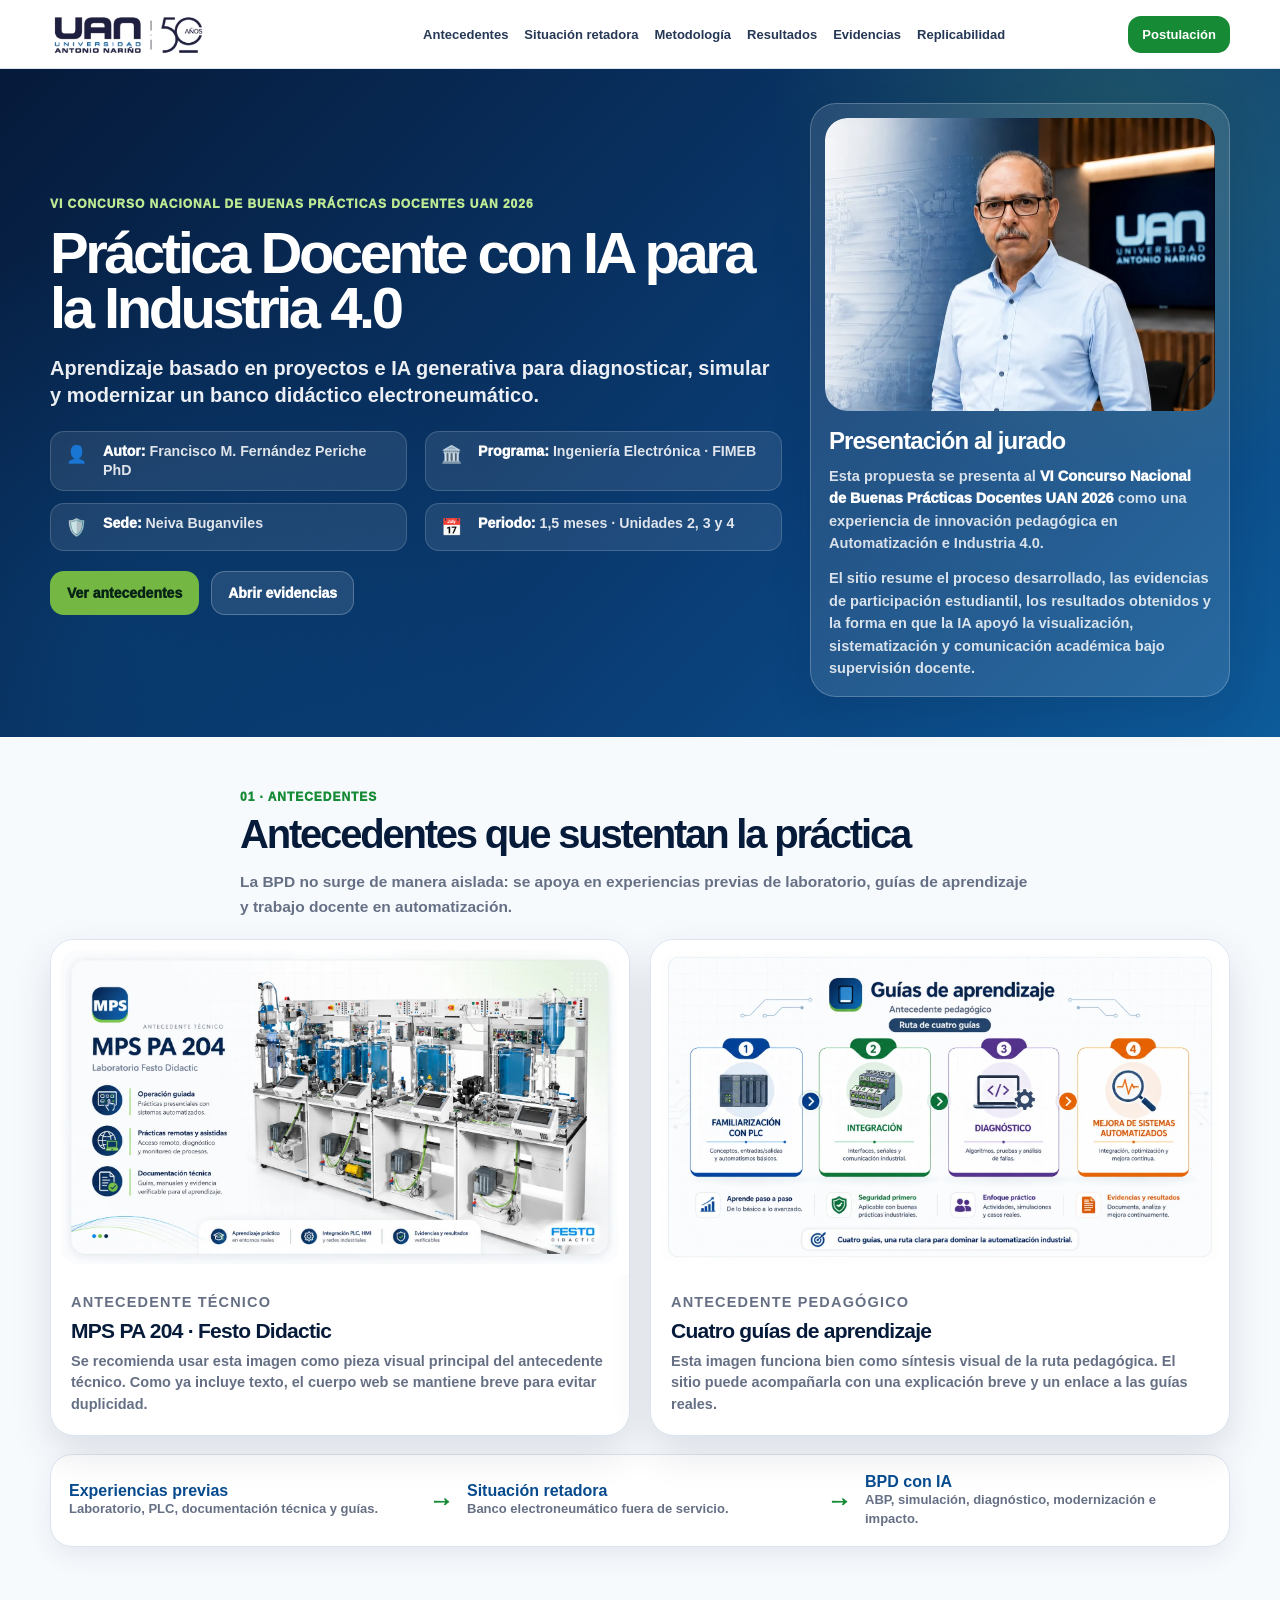
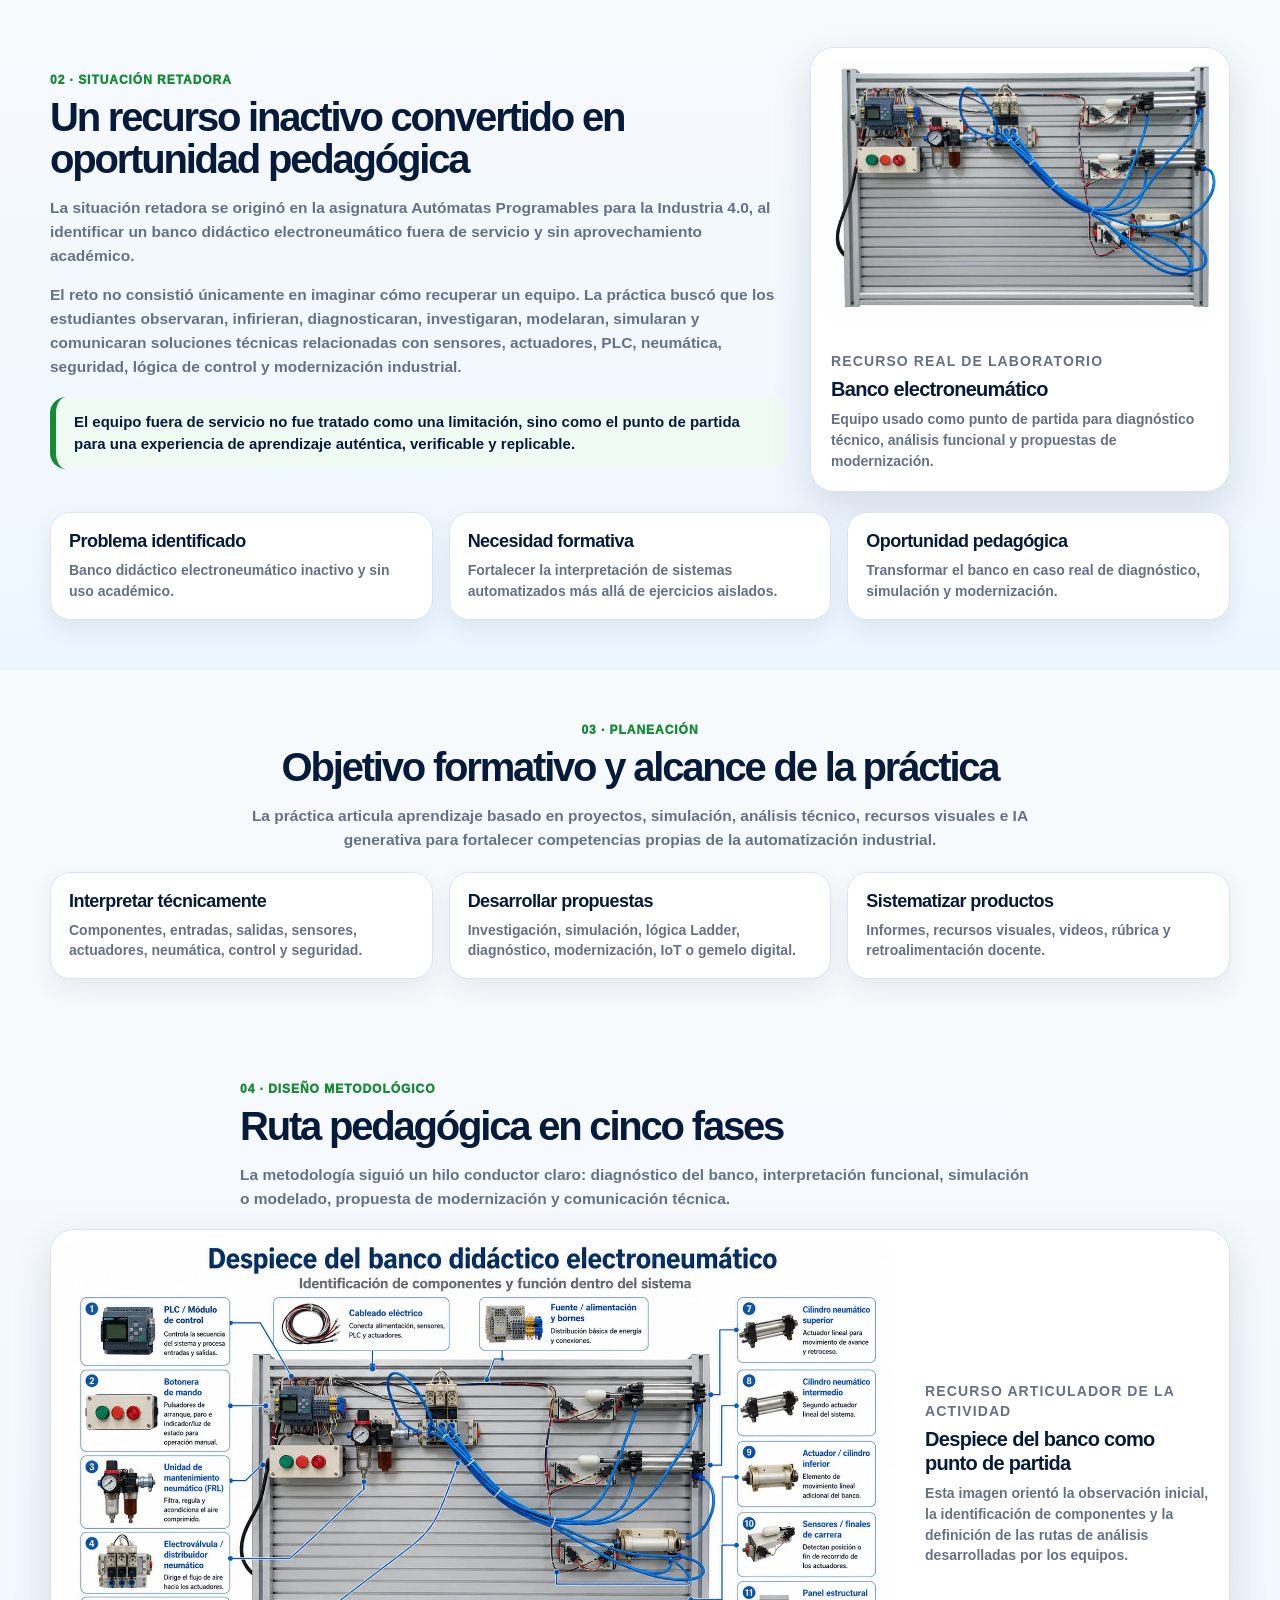
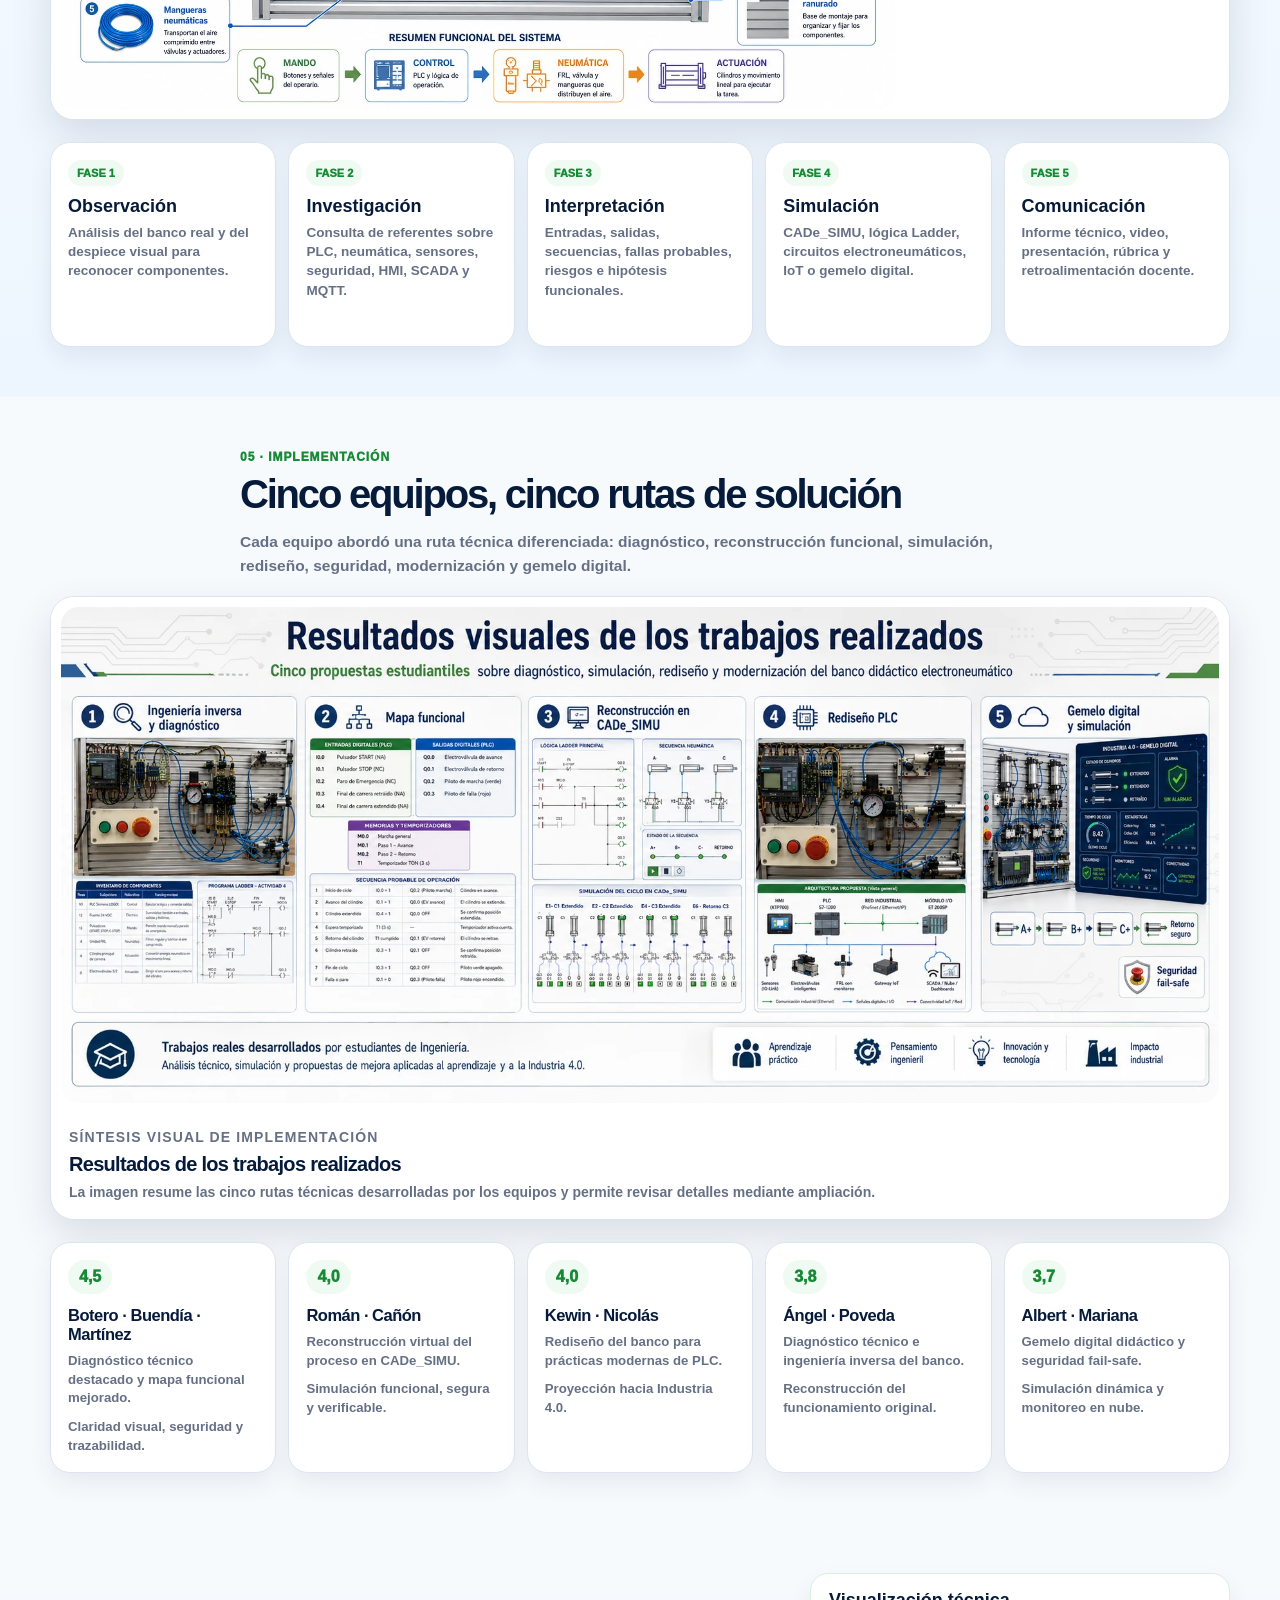
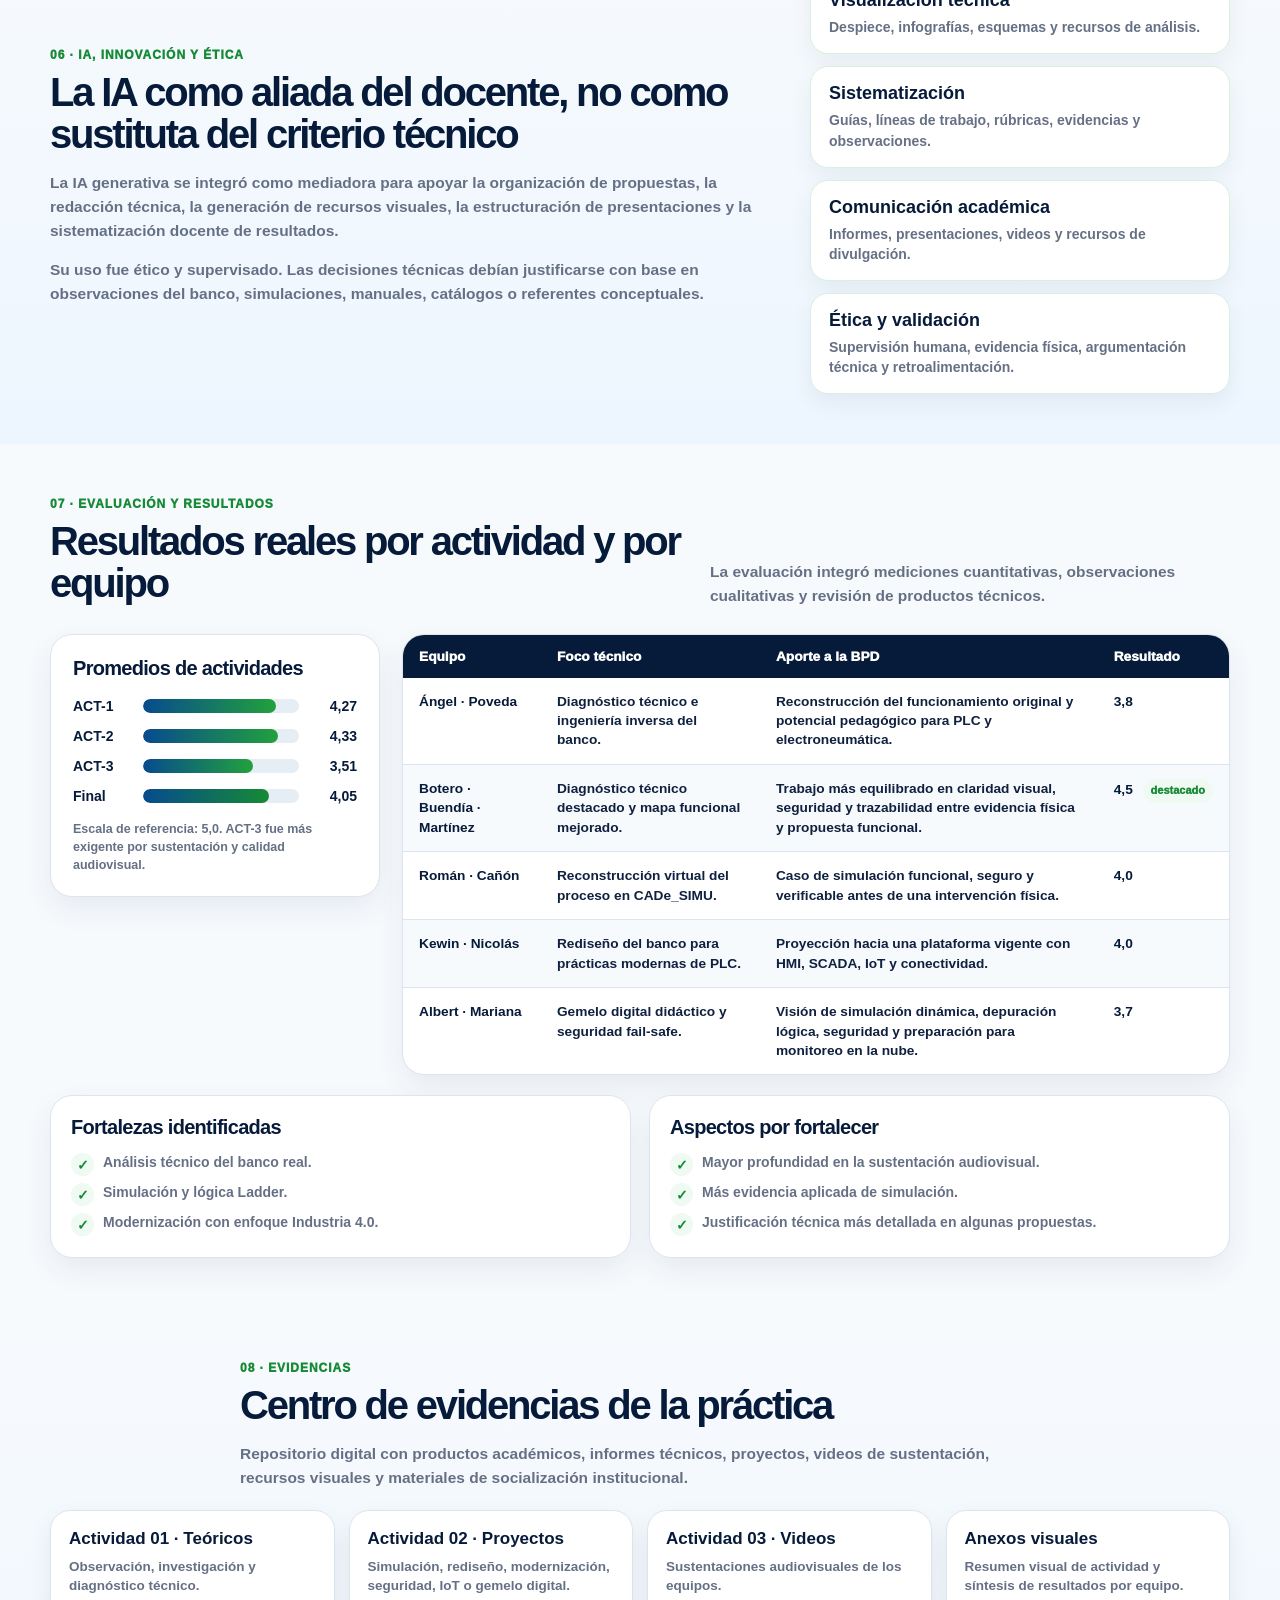
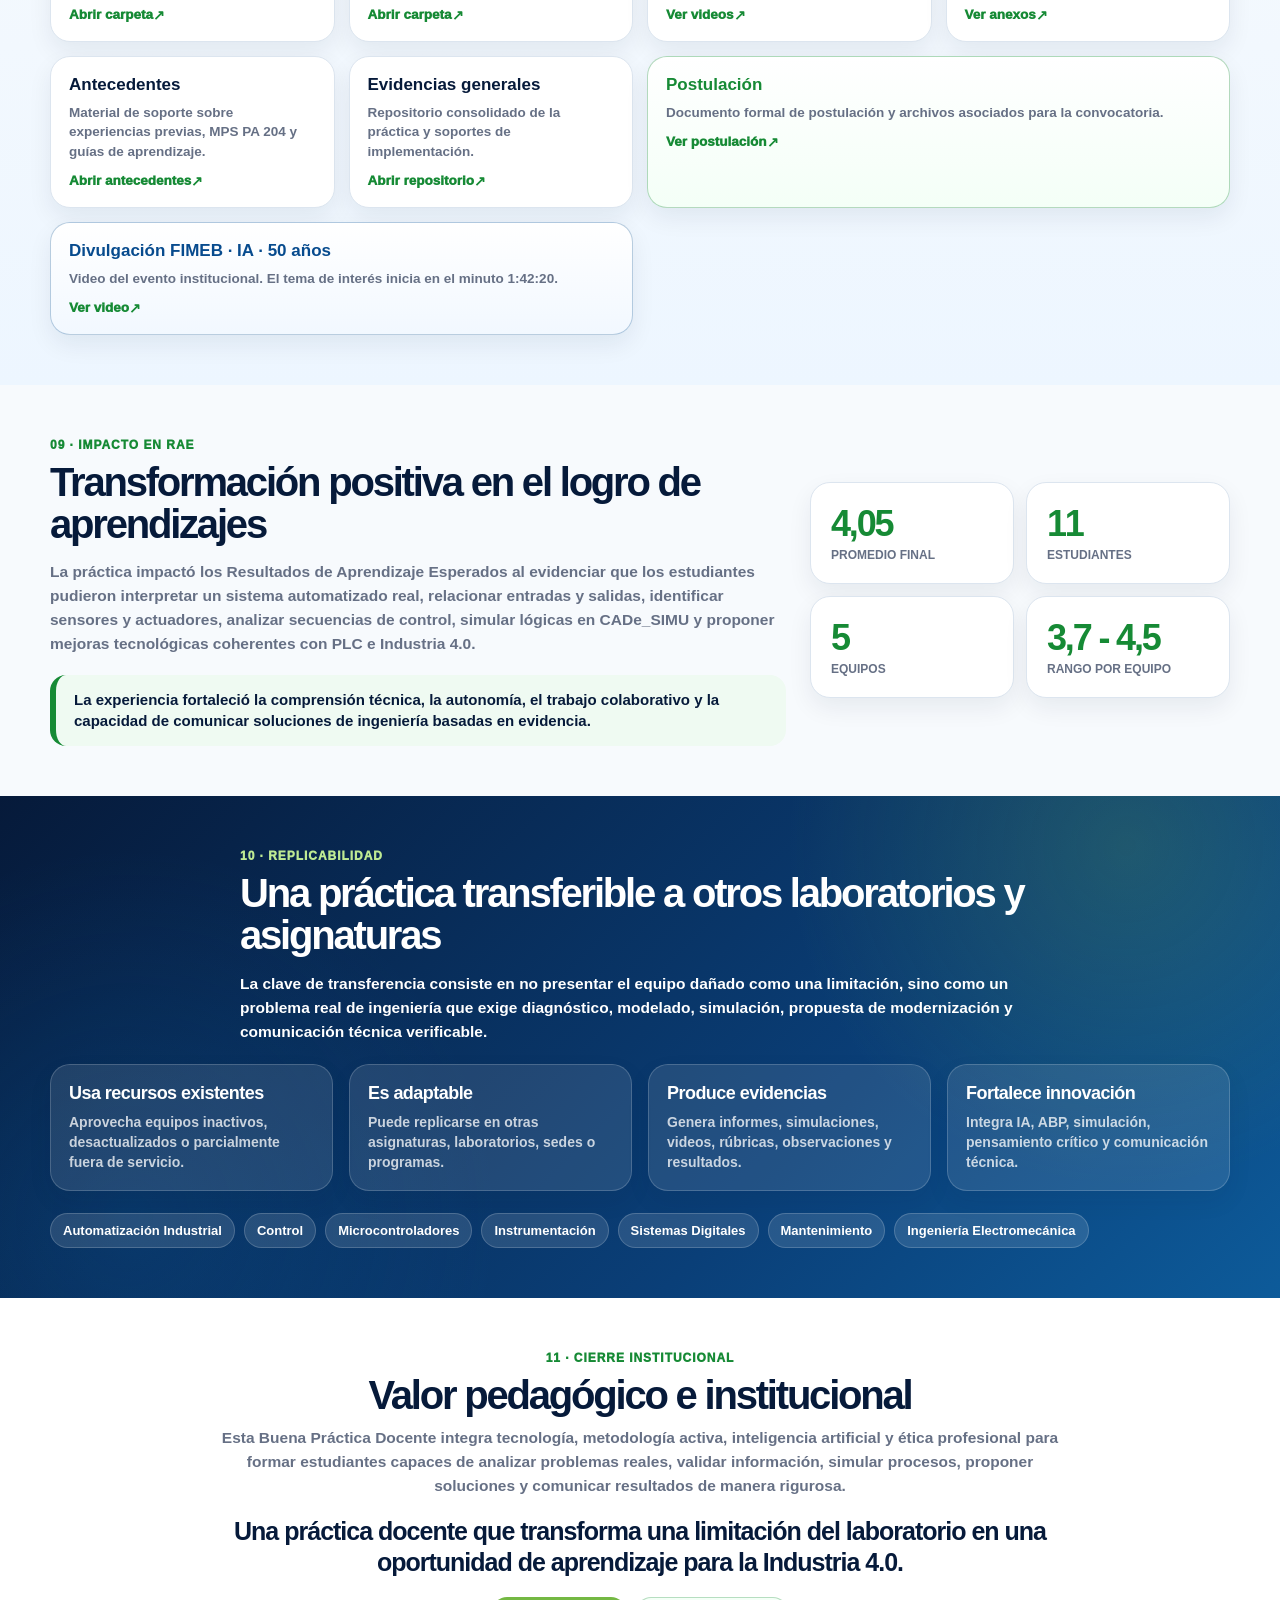
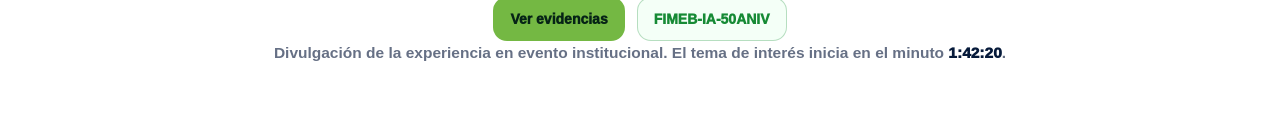
==== commit 382368fb: "Add files via upload Actualización micrositio BPD UAN 2026 versión final" ====
--- a/index.html
+++ b/index.html
@@ -1,1360 +1,2006 @@
-<!doctype html>
+<!DOCTYPE html>
 <html lang="es">
 <head>
-  <meta charset="utf-8" />
-  <meta name="viewport" content="width=device-width, initial-scale=1" />
-  <title>BPD UAN 2026 | Aprendizaje basado en proyectos e IA generativa</title>
-  <meta name="description" content="Micrositio institucional de la Buena Práctica Docente UAN 2026: aprendizaje basado en proyectos e IA generativa para diagnóstico, simulación y modernización de un banco didáctico electroneumático." />
+  <meta charset="UTF-8" />
+  <meta name="viewport" content="width=device-width, initial-scale=1.0" />
+  <title>BPD UAN 2026 · Primera publicación</title>
   <style>
-    :root{
-      --navy:#061f49;
-      --navy-2:#082b63;
-      --navy-3:#0b397d;
-      --green:#168d26;
-      --green-2:#28b73f;
-      --cyan:#69b8ff;
-      --ink:#071f51;
-      --muted:#53637d;
-      --line:#dce5f3;
-      --soft:#f6f9fd;
-      --soft-2:#edf4fc;
-      --white:#ffffff;
-      --shadow:0 18px 48px rgba(6,31,73,.16);
-      --shadow-soft:0 8px 28px rgba(6,31,73,.10);
-      --radius:20px;
-      --radius-sm:13px;
-      --max:1450px;
-    }
-    *{box-sizing:border-box}
-    html{scroll-behavior:smooth}
-    body{
+    :root {
+      --navy:#061A3A;
+      --blue:#074B8E;
+      --blue2:#0B67B2;
+      --green:#168A35;
+      --lime:#74B843;
+      --soft:#F7FAFD;
+      --paper:#FFFFFF;
+      --ink:#10203F;
+      --muted:#667085;
+      --line:#DCE5EF;
+      --soft-blue:#EAF6FF;
+      --soft-green:#EFFAF2;
+      --shadow:0 16px 40px rgba(6,26,58,.12);
+      --radius:22px;
+    }
+
+    * { box-sizing:border-box; }
+    html { scroll-behavior:smooth; }
+    body {
       margin:0;
-      font-family:Inter, ui-sans-serif, system-ui, -apple-system, BlinkMacSystemFont, "Segoe UI", sans-serif;
+      font-family:Aptos, "Segoe UI", "Source Sans 3", Arial, sans-serif;
       color:var(--ink);
-      background:#fff;
-      overflow-x:hidden;
-    }
-    a{color:inherit;text-decoration:none}
-    img{max-width:100%;display:block}
-    .container{max-width:var(--max);margin:auto;padding:0 34px}
-    .skip{position:absolute;left:-999px;top:auto;width:1px;height:1px;overflow:hidden}
-    .skip:focus{left:16px;top:16px;width:auto;height:auto;padding:12px 16px;background:#fff;color:#061f49;z-index:1000;border-radius:10px}
-
-    /* Header */
-    .site-header{
-      position:sticky;top:0;z-index:50;
-      background:linear-gradient(90deg,#061f49 0%,#06285f 58%,#08224f 100%);
-      color:white;
-      box-shadow:0 6px 22px rgba(0,0,0,.18);
-    }
-    .nav-wrap{
-      min-height:76px;
+      background:var(--soft);
+    }
+
+    .container {
+      width:min(1180px, calc(100% - 40px));
+      margin:0 auto;
+    }
+
+    header {
+      position:sticky;
+      top:0;
+      z-index:50;
+      background:rgba(255,255,255,.94);
+      backdrop-filter:blur(14px);
+      border-bottom:1px solid var(--line);
+    }
+
+    .nav {
+      height:68px;
       display:flex;
       align-items:center;
       justify-content:space-between;
-      gap:22px;
-    }
-    .brand{
-      display:flex;align-items:center;gap:14px;min-width:280px;
-    }
-    .brand-mark{
-      font-weight:950;
-      letter-spacing:-.09em;
-      font-size:42px;
-      line-height:1;
-    }
-    .brand-copy{
-      padding-left:13px;
-      border-left:1px solid rgba(255,255,255,.34);
-      line-height:1.05;
-      font-weight:850;
-      font-size:13px;
-      text-transform:uppercase;
-      letter-spacing:.04em;
-    }
-    .anniversary{
-      font-size:25px;
-      font-weight:300;
-      line-height:.9;
-      padding-left:12px;
-      border-left:1px solid rgba(255,255,255,.28);
-    }
-    .anniversary small{font-size:10px;display:block;letter-spacing:.1em;text-transform:uppercase;margin-top:3px}
-    .nav{
+      gap:18px;
+    }
+
+    .brand {
       display:flex;
       align-items:center;
-      justify-content:center;
-      gap:22px;
-      flex:1;
-      font-size:14px;
-      font-weight:750;
+      gap:14px;
+      text-decoration:none;
+      color:var(--navy);
+      min-width:250px;
+    }
+
+    .brand-logo {
+      width:155px;
+      height:auto;
+      display:block;
+    }
+
+    .brand-text {
+      display:none;
+    }
+
+    .nav-links {
+      display:flex;
+      gap:16px;
+      align-items:center;
+      font-size:13px;
+      font-weight:850;
+    }
+
+    .nav-links a {
+      color:#263855;
+      text-decoration:none;
+    }
+
+    .nav-links a:hover {
+      color:var(--green);
+    }
+
+    .nav-cta {
+      background:var(--green);
+      color:#fff;
+      text-decoration:none;
+      padding:11px 14px;
+      border-radius:13px;
+      font-weight:900;
       white-space:nowrap;
-    }
-    .nav a{
-      position:relative;
-      padding:28px 0 24px;
-      opacity:.95;
-    }
-    .nav a.active::after,.nav a:hover::after{
-      content:"";
-      position:absolute;
-      left:0;right:0;bottom:14px;
-      height:4px;
-      border-radius:999px;
-      background:var(--green-2);
-    }
-    .btn{
+      font-size:13px;
+    }
+
+    .section {
+      padding:50px 0;
+    }
+
+    .section-soft {
+      background:linear-gradient(180deg,#F7FAFD,#EDF6FF);
+    }
+
+    .section-dark {
+      background:
+        radial-gradient(circle at 88% 10%, rgba(116,184,67,.20), transparent 28%),
+        radial-gradient(circle at 10% 84%, rgba(11,103,178,.20), transparent 30%),
+        linear-gradient(135deg,var(--navy),#0A3F78 65%,#0D5B9A);
+      color:#fff;
+    }
+
+    .hero {
+      padding-top:34px;
+      padding-bottom:40px;
+    }
+
+    .hero-grid {
+      display:grid;
+      grid-template-columns:1fr 420px;
+      gap:28px;
+      align-items:center;
+    }
+
+    .eyebrow,
+    .section-kicker,
+    .card-label {
+      color:var(--green);
+      font-size:12px;
+      font-weight:950;
+      text-transform:uppercase;
+      letter-spacing:.08em;
+    }
+
+    .section-dark .eyebrow,
+    .section-dark .section-kicker {
+      color:#BEEA93;
+    }
+
+    h1 {
+      font-size:clamp(36px,5vw,58px);
+      line-height:.95;
+      letter-spacing:-.06em;
+      margin:14px 0;
+    }
+
+    .hero-lead {
+      font-size:20px;
+      line-height:1.35;
+      color:rgba(255,255,255,.92);
+      max-width:760px;
+      font-weight:780;
+    }
+
+    .hero-text {
+      font-size:15.5px;
+      line-height:1.58;
+      color:rgba(255,255,255,.78);
+      max-width:790px;
+    }
+
+    .btn-row {
+      display:flex;
+      gap:12px;
+      flex-wrap:wrap;
+      margin-top:20px;
+    }
+
+    .btn {
       display:inline-flex;
       align-items:center;
       justify-content:center;
-      gap:9px;
-      border:0;
-      cursor:pointer;
+      padding:13px 16px;
+      border-radius:14px;
+      font-weight:950;
+      text-decoration:none;
+      border:1px solid transparent;
+      font-size:14px;
+    }
+
+    .btn-primary {
+      background:var(--lime);
+      color:#062316;
+    }
+
+    .btn-secondary {
+      color:#fff;
+      border-color:rgba(255,255,255,.24);
+      background:rgba(255,255,255,.10);
+    }
+
+    .hero-card {
+      background:rgba(255,255,255,.11);
+      border:1px solid rgba(255,255,255,.22);
+      border-radius:26px;
+      padding:20px;
+      box-shadow:var(--shadow);
+    }
+
+    .hero-card h3 {
+      margin:0 0 12px;
+      color:white;
+      font-size:24px;
+      letter-spacing:-.04em;
+    }
+
+    .hero-card p {
+      color:rgba(255,255,255,.78);
+      line-height:1.5;
+      font-weight:650;
+      margin:0 0 18px;
+      font-size:14.5px;
+    }
+
+    .hero-mini {
+      display:grid;
+      grid-template-columns:repeat(2,1fr);
+      gap:10px;
+    }
+
+    .hero-mini article {
+      background:rgba(255,255,255,.12);
+      border:1px solid rgba(255,255,255,.18);
+      border-radius:18px;
+      padding:14px;
+    }
+
+    .hero-mini strong {
+      display:block;
+      color:#BEEA93;
+      font-size:28px;
+      letter-spacing:-.04em;
+    }
+
+    .hero-mini span {
+      display:block;
+      color:rgba(255,255,255,.75);
+      font-size:12px;
+      text-transform:uppercase;
       font-weight:850;
-      border-radius:10px;
-      padding:13px 17px;
-      color:#fff;
-      background:linear-gradient(135deg,#138a26,#28b63b);
-      box-shadow:0 10px 22px rgba(22,141,38,.25);
-      transition:.18s transform ease, .18s box-shadow ease, .18s filter ease;
-      white-space:nowrap;
-    }
-    .btn:hover{transform:translateY(-1px);filter:saturate(1.1);box-shadow:0 14px 28px rgba(22,141,38,.32)}
-    .btn.secondary{background:#fff;color:var(--navy);box-shadow:0 10px 22px rgba(6,31,73,.12);border:1px solid var(--line)}
-    .btn.ghost{background:rgba(255,255,255,.08);border:1px solid rgba(255,255,255,.28);box-shadow:none}
-    .hamb{display:none;background:transparent;color:white;border:0;cursor:pointer;padding:12px}
-
-    /* Hero */
-    .hero{
+      margin-top:4px;
+    }
+
+    .metrics-strip {
+      display:grid;
+      grid-template-columns:repeat(4,1fr);
+      gap:12px;
+      margin-top:16px;
+    }
+
+    .metrics-strip article {
+      background:#fff;
+      border:1px solid var(--line);
+      border-radius:18px;
+      padding:14px 16px;
+      box-shadow:0 10px 24px rgba(6,26,58,.07);
+    }
+
+    .metrics-strip strong {
+      display:block;
+      color:var(--green);
+      font-size:30px;
+      line-height:1;
+      letter-spacing:-.05em;
+    }
+
+    .metrics-strip span {
+      display:block;
+      margin-top:7px;
+      color:var(--muted);
+      font-weight:850;
+      font-size:12px;
+      text-transform:uppercase;
+    }
+
+    .section-heading {
+      margin-bottom:20px;
+      max-width:800px;
+    }
+
+    .section-heading.center {
+      text-align:center;
+      margin-left:auto;
+      margin-right:auto;
+    }
+
+    .section-heading h2,
+    .content-block h2,
+    .final-cta h2 {
+      font-size:clamp(28px,3.2vw,40px);
+      line-height:1.05;
+      margin:8px 0 10px;
+      letter-spacing:-.055em;
+      color:var(--navy);
+    }
+
+    .section-dark .section-heading h2,
+    .section-dark .section-heading p {
+      color:white;
+    }
+
+    .section-heading p,
+    .content-block p,
+    .final-cta p {
+      font-size:15.5px;
+      line-height:1.55;
+      color:var(--muted);
+      font-weight:620;
+    }
+
+    .antecedentes-grid {
+      display:grid;
+      grid-template-columns:1fr 1fr;
+      gap:20px;
+    }
+
+    .image-card {
+      background:white;
+      border:1px solid var(--line);
+      border-radius:24px;
+      overflow:hidden;
+      box-shadow:var(--shadow);
+    }
+
+    .image-frame {
+      background:#fff;
+      padding:10px;
+    }
+
+    .image-frame img {
+      width:100%;
+      height:auto;
+      display:block;
+      border-radius:18px;
+    }
+
+    .image-card-body {
+      padding:18px 20px 20px;
+    }
+
+    .image-card-body h3 {
+      margin:6px 0 8px;
+      color:var(--navy);
+      font-size:21px;
+      letter-spacing:-.035em;
+    }
+
+    .image-card-body p {
+      margin:0;
+      color:var(--muted);
+      line-height:1.48;
+      font-size:14.5px;
+      font-weight:630;
+    }
+
+    .recommendation {
+      margin-top:18px;
+      background:white;
+      border:1px solid var(--line);
+      border-radius:22px;
+      padding:18px;
+      display:grid;
+      grid-template-columns:1fr auto 1fr auto 1fr;
+      gap:14px;
+      align-items:center;
+      box-shadow:0 10px 24px rgba(6,26,58,.07);
+    }
+
+    .recommendation strong {
+      display:block;
+      color:var(--blue);
+    }
+
+    .recommendation span {
+      display:block;
+      color:var(--muted);
+      font-size:13px;
+      font-weight:700;
+      line-height:1.4;
+    }
+
+    .recommendation .arrow {
+      color:var(--green);
+      font-size:24px;
+      font-weight:950;
+    }
+
+    .two-col {
+      display:grid;
+      grid-template-columns:1fr 420px;
+      gap:24px;
+      align-items:center;
+    }
+
+    blockquote {
+      margin:18px 0 0;
+      border-left:6px solid var(--green);
+      padding:14px 18px;
+      background:var(--soft-green);
+      border-radius:16px;
+      color:var(--navy);
+      font-weight:850;
+      line-height:1.45;
+      font-size:15px;
+    }
+
+    .placeholder-card {
+      min-height:240px;
+      background:
+        radial-gradient(circle at 84% 15%, rgba(116,184,67,.18), transparent 30%),
+        linear-gradient(90deg,rgba(6,26,58,.08) 1px,transparent 1px),
+        linear-gradient(rgba(6,26,58,.08) 1px,transparent 1px),
+        #F8FCFF;
+      background-size:auto,34px 34px,34px 34px;
+      border:1px solid var(--line);
+      border-radius:24px;
+      display:grid;
+      place-items:center;
+      padding:24px;
+      text-align:center;
+      box-shadow:var(--shadow);
+    }
+
+    .placeholder-icon {
+      width:72px;
+      height:72px;
+      border-radius:22px;
+      background:linear-gradient(135deg,var(--navy),var(--blue2));
+      color:white;
+      display:grid;
+      place-items:center;
+      font-size:30px;
+      font-weight:950;
+      margin:0 auto 14px;
+      box-shadow:inset 0 -6px 0 var(--lime);
+    }
+
+    .placeholder-card h3 {
+      margin:0 0 8px;
+      color:var(--navy);
+      font-size:24px;
+      letter-spacing:-.045em;
+    }
+
+    .placeholder-card p {
+      margin:0;
+      color:var(--muted);
+      font-size:14px;
+      font-weight:700;
+      line-height:1.45;
+    }
+
+    .card-grid {
+      display:grid;
+      gap:16px;
+      margin-top:20px;
+    }
+
+    .card-grid.three {
+      grid-template-columns:repeat(3,1fr);
+    }
+
+    .card-grid.four {
+      grid-template-columns:repeat(4,1fr);
+    }
+
+    .mini-card {
+      background:white;
+      border:1px solid var(--line);
+      border-radius:20px;
+      padding:18px;
+      box-shadow:0 10px 24px rgba(6,26,58,.07);
+    }
+
+    .mini-card h3 {
+      margin:0 0 8px;
+      color:var(--navy);
+      font-size:18px;
+      letter-spacing:-.03em;
+    }
+
+    .mini-card p {
+      margin:0;
+      color:var(--muted);
+      line-height:1.45;
+      font-size:14px;
+      font-weight:630;
+    }
+
+    .mini-card.dark {
+      background:rgba(255,255,255,.10);
+      border-color:rgba(255,255,255,.18);
+    }
+
+    .mini-card.dark h3 {
+      color:white;
+    }
+
+    .mini-card.dark p {
+      color:rgba(255,255,255,.76);
+    }
+
+    .timeline {
+      display:grid;
+      grid-template-columns:repeat(5,1fr);
+      gap:12px;
+    }
+
+    .timeline article {
+      background:white;
+      border:1px solid var(--line);
+      border-radius:20px;
+      padding:17px;
+      min-height:205px;
       position:relative;
       overflow:hidden;
-      min-height:620px;
-      background:
-        radial-gradient(circle at 78% 22%,rgba(105,184,255,.28),transparent 27%),
-        linear-gradient(100deg,#fff 0%,#fff 42%,#ecf5ff 59%,#0a3677 100%);
-      border-bottom:1px solid var(--line);
-    }
-    .hero::after{
-      content:"";
-      position:absolute;right:-80px;top:0;bottom:0;width:54%;
-      background:
-        linear-gradient(90deg,rgba(255,255,255,.88),rgba(255,255,255,0) 28%),
-        radial-gradient(circle at 55% 46%,rgba(255,255,255,.26),transparent 23%),
-        linear-gradient(130deg,rgba(5,31,73,.08),rgba(5,31,73,.58));
-      pointer-events:none;
-    }
-    .hero-grid{
-      position:relative;z-index:2;
-      max-width:var(--max);
-      margin:auto;
-      padding:56px 34px 72px;
-      display:grid;
-      grid-template-columns:minmax(0,1.04fr) minmax(420px,.96fr);
-      gap:42px;
-      align-items:center;
-    }
-    .hero-copy{max-width:760px}
-    .eyebrow{
-      display:inline-flex;align-items:center;gap:10px;
-      border:1px solid rgba(22,141,38,.35);
+      box-shadow:0 10px 24px rgba(6,26,58,.07);
+    }
+
+    .timeline span {
+      display:inline-flex;
+      padding:7px 9px;
+      border-radius:999px;
+      background:var(--soft-green);
       color:var(--green);
-      background:rgba(22,141,38,.07);
-      border-radius:999px;
-      padding:8px 13px;
-      font-size:14px;
-      font-weight:900;
+      font-weight:950;
+      font-size:11px;
       text-transform:uppercase;
-      letter-spacing:.03em;
-    }
-    .hero h1{
-      margin:20px 0 13px;
-      font-size:clamp(38px,5vw,68px);
-      line-height:1.02;
-      letter-spacing:-.05em;
+    }
+
+    .timeline h3 {
       color:var(--navy);
-    }
-    .hero h1 strong{color:var(--green)}
-    .pill-title{
-      display:inline-flex;
-      background:linear-gradient(135deg,#061f49,#0a397c);
-      color:#fff;
-      font-size:clamp(16px,2vw,23px);
-      line-height:1.15;
-      font-weight:900;
-      padding:8px 15px;
-      border-radius:9px;
-      box-shadow:0 8px 20px rgba(6,31,73,.22);
-      margin-bottom:18px;
-    }
-    .lead{
-      color:#152b5a;
+      margin:10px 0 6px;
       font-size:18px;
-      line-height:1.55;
-      max-width:750px;
-      margin:0 0 20px;
-    }
-    .meta-list{
-      display:grid;
-      grid-template-columns:repeat(2,minmax(0,1fr));
-      gap:12px 18px;
-      margin-top:10px;
-    }
-    .meta-list span{
-      display:flex;gap:10px;align-items:flex-start;
-      color:#08245a;
-      font-size:14px;
-      line-height:1.35;
-      font-weight:650;
-    }
-    .meta-list svg{width:23px;height:23px;color:var(--green);flex:0 0 auto}
-    .hero-actions{display:flex;gap:12px;flex-wrap:wrap;margin-top:18px}
-    .hero-card{
-      position:relative;
-      z-index:2;
-      justify-self:end;
-      width:min(570px,100%);
-      border-radius:26px;
-      background:rgba(255,255,255,.87);
-      border:1px solid rgba(255,255,255,.75);
-      box-shadow:0 25px 60px rgba(0,0,0,.20);
-      overflow:hidden;
-      backdrop-filter:blur(8px);
-    }
-    .hero-card::before{
-      content:"";
-      position:absolute;inset:0;
-      border-radius:26px;
-      background:linear-gradient(135deg,rgba(40,183,63,.18),transparent 26%,rgba(6,31,73,.12));
-      pointer-events:none;
-    }
-    .hero-card img{width:100%;height:auto}
-    .hero-card .caption{
-      position:absolute;left:18px;right:18px;bottom:18px;
-      background:rgba(6,31,73,.92);
-      color:white;
-      border-left:5px solid var(--green-2);
-      border-radius:14px;
-      padding:13px 15px;
-      font-weight:800;
-      box-shadow:0 12px 30px rgba(0,0,0,.25);
-    }
-
-
-    .hero-card.hero-cover-clean{
-      border-radius:18px;
-      background:transparent;
-      border:0;
-      box-shadow:0 24px 58px rgba(6,31,73,.26);
-    }
-    .hero-card.hero-cover-clean::before{display:none}
-    .hero-card.hero-cover-clean img{
-      display:block;
-      width:100%;
-      aspect-ratio:16/9;
-      object-fit:cover;
-      object-position:center;
-    }
-
-    /* Metrics */
-    .metrics-shell{position:relative;margin-top:-44px;z-index:5}
-    .metrics{
-      max-width:1240px;margin:auto;
-      background:#fff;border:1px solid var(--line);border-radius:17px;
-      box-shadow:var(--shadow);
-      display:grid;grid-template-columns:repeat(5,1fr);
-      overflow:hidden;
-    }
-    .metric{
-      display:flex;align-items:center;gap:15px;
-      min-height:104px;
-      padding:18px 24px;
-      border-right:1px solid var(--line);
-    }
-    .metric:last-child{border-right:0}
-    .metric svg{width:42px;height:42px;color:var(--navy);flex:0 0 auto}
-    .metric.green svg,.metric.green strong{color:var(--green)}
-    .metric strong{display:block;font-size:29px;line-height:1;color:var(--navy)}
-    .metric span{display:block;color:#1a2b58;font-weight:700;margin-top:5px;font-size:14px}
-
-    /* Generic sections */
-    main{background:linear-gradient(180deg,#fff 0%,#fff 62%,#f7fbff 100%)}
-    .section{padding:72px 34px}
-    .section.compact{padding-top:34px;padding-bottom:34px}
-    .section-title{
-      display:flex;align-items:flex-end;justify-content:space-between;gap:24px;
-      margin-bottom:24px;
-    }
-    .section-title .kicker{
-      color:var(--green);font-weight:900;letter-spacing:.05em;text-transform:uppercase;font-size:13px;margin-bottom:8px;
-    }
-    .section-title h2{font-size:clamp(28px,3vw,42px);margin:0;color:var(--navy);letter-spacing:-.04em}
-    .section-title p{margin:0;color:var(--muted);max-width:720px;line-height:1.55;font-weight:550}
-    .panel{
-      background:#fff;border:1px solid var(--line);border-radius:var(--radius);
-      box-shadow:var(--shadow-soft);padding:28px;
-    }
-    .split{display:grid;grid-template-columns:minmax(0,1fr) minmax(390px,.7fr);gap:24px;align-items:start}
-    .text-block p{font-size:16px;line-height:1.7;color:#223359;margin:0 0 16px}
-    .text-block p:last-child{margin-bottom:0}
-    .tags{display:flex;flex-wrap:wrap;gap:10px;margin-top:18px}
-    .tag{display:inline-flex;align-items:center;gap:7px;border:1px solid var(--line);border-radius:999px;padding:8px 12px;background:var(--soft);font-weight:800;font-size:13px;color:var(--navy)}
-
-    /* Cards */
-    .process-grid{
-      display:grid;
-      grid-template-columns:repeat(7,minmax(145px,1fr));
-      gap:14px;
-    }
-    .card{
-      min-height:270px;
-      border:1px solid var(--line);
-      background:#fff;
-      border-radius:var(--radius-sm);
-      box-shadow:0 7px 20px rgba(6,31,73,.06);
-      padding:18px;
-      position:relative;
-      overflow:hidden;
-      transition:.2s transform ease,.2s box-shadow ease,.2s border-color ease;
-    }
-    .card:hover{transform:translateY(-4px);box-shadow:var(--shadow-soft);border-color:#c9d8ed}
-    .card-number{
-      width:42px;height:42px;border-radius:999px;
-      background:var(--navy);
-      color:white;display:grid;place-items:center;
-      font-weight:950;font-size:18px;
-      box-shadow:0 8px 18px rgba(6,31,73,.20);
-      margin-bottom:12px;
-      position:relative;
-    }
-    .card-number::after{
-      content:"";
-      position:absolute;left:8px;right:8px;bottom:-8px;
-      height:4px;border-radius:999px;background:var(--green-2);
-    }
-    .card h3{font-size:17px;line-height:1.15;margin:0 0 10px;color:var(--navy)}
-    .card p{font-size:13px;color:#22345f;line-height:1.5;margin:0 0 14px}
-    .card .more{position:absolute;bottom:16px;left:18px;color:var(--navy);font-weight:900;font-size:13px}
-    .card .more:hover{color:var(--green)}
-
-    /* Mini visuals */
-    .mini-visual{
-      height:70px;border-radius:10px;margin:12px 0 13px;
-      border:1px solid #d6e1f0;
-      overflow:hidden;
-      background:#f6f9fd;
-      position:relative;
-    }
-    .mini-visual.bank{
-      background:
-        linear-gradient(90deg,#d3dae4 0 6px,transparent 6px 100%),
-        repeating-linear-gradient(0deg,#d8dde6 0 6px,#f2f4f7 6px 13px);
-    }
-    .mini-visual.bank::before{
-      content:"";position:absolute;left:16px;top:14px;width:54px;height:35px;background:#253b51;border-radius:4px;box-shadow:75px 10px 0 #c1c7ce,120px -2px 0 #dfe4e9;
-    }
-    .mini-visual.bank::after{
-      content:"";position:absolute;left:83px;top:23px;width:120px;height:28px;border:4px solid #0a74d1;border-left-color:transparent;border-radius:50%;
-    }
-    .mini-visual.diagram{
-      background:
-        radial-gradient(circle at 20% 30%,#06285f 0 6px,transparent 7px),
-        radial-gradient(circle at 50% 52%,#168d26 0 6px,transparent 7px),
-        radial-gradient(circle at 78% 26%,#06285f 0 6px,transparent 7px),
-        linear-gradient(45deg,transparent 49%,#adb9ca 50%,transparent 51%),
-        linear-gradient(-35deg,transparent 49%,#adb9ca 50%,transparent 51%),
-        #f9fbfe;
-    }
-    .mini-visual.ladder{
-      background:repeating-linear-gradient(0deg,#fff 0 15px,#eef3fa 16px 17px);
-    }
-    .mini-visual.ladder::before,.mini-visual.ladder::after{
-      content:"";position:absolute;top:9px;bottom:9px;width:3px;background:#0b2d66;
-    }
-    .mini-visual.ladder::before{left:18px}.mini-visual.ladder::after{right:18px}
-    .mini-visual.ladder span{display:none}
-    .mini-visual.ia{
-      background:radial-gradient(circle at center,rgba(40,183,63,.18),transparent 45%),#fbfdff;
-    }
-    .mini-visual.ia::before{
-      content:"";position:absolute;inset:13px 50px;border:3px solid #0c58ae;border-radius:50%;
-    }
-    .mini-visual.ia::after{
-      content:"";position:absolute;left:50%;top:50%;width:28px;height:28px;border-radius:999px;background:#168d26;transform:translate(-50%,-50%);box-shadow:0 -35px 0 -8px #0c58ae,0 35px 0 -8px #0c58ae,42px 0 0 -8px #0c58ae,-42px 0 0 -8px #0c58ae;
-    }
-    .mini-visual.chart{
-      background:linear-gradient(180deg,#fff,#f2f7fd);
-    }
-    .mini-visual.chart::before{
-      content:"";position:absolute;left:30px;bottom:13px;width:16px;height:32px;background:#9fb1c8;box-shadow:30px -12px 0 #168d26,60px -23px 0 #0b367a,90px -38px 0 #28b73f;border-radius:3px 3px 0 0;
-    }
-    .mini-visual.inst{
-      background:linear-gradient(180deg,#fff,#f2f7fd);
-    }
-    .mini-visual.inst::before{
-      content:"";position:absolute;left:50%;top:16px;transform:translateX(-50%);width:105px;height:43px;border-top:10px solid #0b367a;border-bottom:6px solid #0b367a;background:repeating-linear-gradient(90deg,transparent 0 12px,#0b367a 12px 16px,transparent 16px 28px);
-      clip-path:polygon(50% 0,100% 18%,100% 100%,0 100%,0 18%);
-    }
-
-    /* Method timeline */
-    .timeline{
+    }
+
+    .timeline p {
+      color:var(--muted);
+      line-height:1.43;
+      font-weight:630;
+      font-size:13.5px;
+      margin:0;
+    }
+
+    .team-grid {
       display:grid;
       grid-template-columns:repeat(5,1fr);
-      gap:14px;
-      counter-reset:phase;
-    }
-    .phase{
-      counter-increment:phase;
-      padding:22px 18px 20px;
-      background:linear-gradient(180deg,#fff,#f7fbff);
+      gap:12px;
+    }
+
+    .team-card {
+      background:white;
       border:1px solid var(--line);
-      border-radius:var(--radius-sm);
-      position:relative;
-      min-height:194px;
-      box-shadow:0 5px 18px rgba(6,31,73,.05);
-    }
-    .phase::before{
-      content:counter(phase);
-      width:36px;height:36px;border-radius:999px;
-      background:linear-gradient(135deg,var(--green),var(--green-2));
-      color:white;display:grid;place-items:center;
-      font-weight:950;margin-bottom:12px;
-    }
-    .phase h3{margin:0 0 8px;color:var(--navy);font-size:17px}
-    .phase p{margin:0;color:#2c3c61;line-height:1.55;font-size:14px}
-
-    /* Evaluation */
-    .eval-grid{display:grid;grid-template-columns:minmax(0,.86fr) minmax(430px,1.14fr);gap:24px}
-    .bars{display:grid;gap:16px}
-    .bar-row{display:grid;grid-template-columns:74px 1fr 58px;align-items:center;gap:14px;font-weight:850;color:var(--navy)}
-    .bar-track{height:18px;background:#e7eef8;border-radius:999px;overflow:hidden;box-shadow:inset 0 1px 3px rgba(6,31,73,.1)}
-    .bar-fill{height:100%;background:linear-gradient(90deg,#0b367a,#28b73f);border-radius:999px}
-    .team-table{width:100%;border-collapse:separate;border-spacing:0;overflow:hidden;border:1px solid var(--line);border-radius:15px;background:#fff}
-    .team-table th{background:#061f49;color:white;text-align:left;padding:13px;font-size:13px}
-    .team-table td{padding:13px;border-top:1px solid var(--line);vertical-align:top;font-size:13px;line-height:1.45;color:#26365d}
-    .team-table tr:nth-child(even) td{background:#f8fbff}
-    .score{font-size:18px;font-weight:950;color:var(--green);white-space:nowrap}
-    .badge{display:inline-block;background:rgba(40,183,63,.12);color:var(--green);font-weight:900;border-radius:999px;padding:4px 9px;margin-left:6px;font-size:11px}
-
-    /* Gallery */
-    .gallery-grid{display:grid;grid-template-columns:1fr 1fr;gap:24px}
-    .figure-card{
-      border:1px solid var(--line);
-      border-radius:var(--radius);
-      background:#fff;
-      box-shadow:var(--shadow-soft);
-      overflow:hidden;
-    }
-    .figure-card a{display:block}
-    .figure-card img{
-      width:100%;
-      height:440px;
-      object-fit:contain;
-      background:#f7fbff;
-      padding:18px;
-      cursor:zoom-in;
-    }
-    .figure-card figcaption{padding:18px 20px;border-top:1px solid var(--line)}
-    .figure-card figcaption strong{display:block;color:var(--navy);font-size:18px;margin-bottom:6px}
-    .figure-card figcaption span{color:var(--muted);font-size:14px;line-height:1.45;display:block}
-
-
-    /* Visual additions */
-    .hero-card.hero-slide a{display:block}
-    .hero-card.hero-slide img{aspect-ratio:16/9;object-fit:cover}
-    .visual-panel{padding:18px}
-    .media-photo{
+      border-radius:20px;
+      padding:17px;
+      box-shadow:0 10px 24px rgba(6,26,58,.07);
+    }
+
+    .team-card strong {
+      display:inline-flex;
+      background:var(--soft-green);
+      color:var(--green);
+      border-radius:999px;
+      padding:8px 11px;
+      font-weight:950;
+    }
+
+    .team-card h3 {
+      margin:12px 0 8px;
+      color:var(--navy);
+      font-size:16.5px;
+      letter-spacing:-.03em;
+    }
+
+    .team-card p,
+    .team-card small {
       display:block;
-      overflow:hidden;
-      border-radius:16px;
-      border:1px solid var(--line);
-      background:var(--soft);
-      box-shadow:0 10px 28px rgba(6,31,73,.08);
-    }
-    .media-photo img{width:100%;aspect-ratio:3/2;object-fit:cover}
-    .method-layout{
+      color:var(--muted);
+      line-height:1.42;
+      font-size:13.2px;
+      font-weight:650;
+      margin:0;
+    }
+
+    .team-card small {
+      margin-top:10px;
+    }
+
+    .ia-list {
       display:grid;
-      grid-template-columns:minmax(0,1fr) minmax(440px,.85fr);
+      gap:12px;
+    }
+
+    .ia-list article {
+      background:white;
+      border:1px solid #D8F0DE;
+      border-radius:18px;
+      padding:16px 18px;
+      box-shadow:0 10px 24px rgba(6,26,58,.06);
+    }
+
+    .ia-list h3 {
+      margin:0 0 6px;
+      color:var(--navy);
+      font-size:18px;
+    }
+
+    .ia-list p {
+      margin:0;
+      color:var(--muted);
+      line-height:1.43;
+      font-size:14px;
+      font-weight:630;
+    }
+
+    .results-layout {
+      display:grid;
+      grid-template-columns:340px 1fr;
       gap:24px;
       align-items:start;
     }
-    .method-layout .timeline{grid-template-columns:1fr}
-    .method-figure img{height:auto;max-height:520px;object-fit:contain}
-    .gallery-large{
-      grid-template-columns:repeat(3,minmax(0,1fr));
-    }
-    .gallery-large .figure-card img{
-      height:250px;
-      object-fit:contain;
-      padding:12px;
-    }
-    .gallery-large .figure-card:first-child img,
-    .gallery-large .figure-card:nth-child(12) img{
-      object-fit:cover;
-    }
-    .gallery-large .figure-card figcaption{
-      min-height:104px;
-    }
-    .docente-band{
+
+    .score-panel {
+      background:var(--navy);
+      color:white;
+      border-radius:24px;
+      padding:20px;
+      box-shadow:var(--shadow);
+    }
+
+    .score-panel h3 {
+      margin:0 0 14px;
+      font-size:23px;
+      letter-spacing:-.04em;
+    }
+
+    .score-row {
+      display:flex;
+      justify-content:space-between;
+      align-items:center;
+      border-top:1px solid rgba(255,255,255,.14);
+      padding:13px 0;
+    }
+
+    .score-row strong {
+      font-size:28px;
+      letter-spacing:-.05em;
+    }
+
+    .score-row.final strong {
+      color:#BEEA93;
+    }
+
+    .check-list {
+      list-style:none;
+      padding:0;
+      margin:16px 0 0;
+    }
+
+    .check-list li {
+      padding:8px 0 8px 32px;
+      position:relative;
+      color:var(--muted);
+      font-weight:700;
+      font-size:14.5px;
+    }
+
+    .check-list li::before {
+      content:"✓";
+      position:absolute;
+      left:0;
+      top:6px;
+      width:23px;
+      height:23px;
+      border-radius:50%;
+      background:var(--soft-green);
+      color:var(--green);
       display:grid;
-      grid-template-columns:120px minmax(0,1fr) auto;
-      gap:22px;
-      align-items:center;
-      padding:24px;
-      border-radius:var(--radius);
-      background:
-        linear-gradient(135deg,#fff 0%,#f3f8ff 55%,#e9f4ff 100%);
-      border:1px solid var(--line);
-      box-shadow:var(--shadow-soft);
-    }
-    .docente-band img{
-      width:120px;height:120px;
-      object-fit:cover;
-      object-position:50% 18%;
-      border-radius:999px;
-      border:5px solid #fff;
-      box-shadow:0 12px 30px rgba(6,31,73,.16);
-    }
-    .docente-band .kicker{
-      color:var(--green);font-weight:900;letter-spacing:.05em;text-transform:uppercase;font-size:13px;margin-bottom:6px;
-    }
-    .docente-band h2{margin:0 0 8px;color:var(--navy);letter-spacing:-.03em}
-    .docente-band p{margin:0;color:#334464;line-height:1.55;font-weight:550}
-
-    /* IA cards */
-    .ally-grid{display:grid;grid-template-columns:repeat(4,1fr);gap:14px}
-    .ally{
-      border:1px solid var(--line);
-      border-radius:var(--radius-sm);
-      background:#fff;
-      padding:22px 18px;
-      text-align:center;
-      min-height:190px;
-      box-shadow:0 5px 18px rgba(6,31,73,.05);
-    }
-    .ally svg{width:48px;height:48px;color:var(--green);margin:0 auto 12px}
-    .ally h3{margin:0 0 8px;color:var(--navy);font-size:17px}
-    .ally p{margin:0;color:#334464;font-size:14px;line-height:1.45}
-
-    /* Resources */
-    .resources{
+      place-items:center;
+      font-weight:950;
+    }
+
+    .evidence-grid {
       display:grid;
       grid-template-columns:repeat(4,1fr);
-      gap:16px;
-    }
-    .resource{
-      display:flex;flex-direction:column;gap:10px;
-      padding:22px;border-radius:var(--radius-sm);
+      gap:14px;
+    }
+
+    .evidence-card {
+      background:white;
       border:1px solid var(--line);
-      background:#fff;
-      box-shadow:0 5px 18px rgba(6,31,73,.05);
-      min-height:170px;
-    }
-    .resource svg{width:34px;height:34px;color:var(--green)}
-    .resource h3{margin:0;color:var(--navy);font-size:18px}
-    .resource p{margin:0;color:#3b4968;font-size:14px;line-height:1.5;flex:1}
-    .resource a{font-weight:900;color:var(--green)}
-    .quote{
-      position:relative;
+      border-radius:20px;
+      padding:18px;
+      box-shadow:0 10px 24px rgba(6,26,58,.07);
+    }
+
+    .evidence-card h3 {
+      margin:0 0 8px;
+      color:var(--navy);
+      font-size:17px;
+    }
+
+    .evidence-card p {
       margin:0;
-      padding:34px 44px;
+      color:var(--muted);
+      line-height:1.42;
+      font-size:13.5px;
+      font-weight:630;
+    }
+
+    .evidence-card a {
+      display:inline-flex;
+      margin-top:12px;
+      color:var(--green);
+      font-weight:950;
+      text-decoration:none;
+      font-size:13.5px;
+    }
+
+    .impact-cards {
+      display:grid;
+      grid-template-columns:repeat(2,1fr);
+      gap:12px;
+    }
+
+    .impact-cards article {
+      background:white;
+      border:1px solid var(--line);
+      border-radius:20px;
+      padding:20px;
+      box-shadow:0 10px 24px rgba(6,26,58,.07);
+    }
+
+    .impact-cards strong {
+      display:block;
+      font-size:36px;
+      color:var(--green);
+      letter-spacing:-.06em;
+    }
+
+    .impact-cards span {
+      color:var(--muted);
+      font-weight:850;
+      text-transform:uppercase;
+      font-size:12px;
+    }
+
+    .subject-tags {
+      display:flex;
+      flex-wrap:wrap;
+      gap:9px;
+      margin-top:22px;
+    }
+
+    .subject-tags span {
+      background:rgba(255,255,255,.12);
       color:white;
-      border-radius:18px;
-      background:
-        radial-gradient(circle at 10% 0%,rgba(40,183,63,.18),transparent 27%),
-        linear-gradient(135deg,#061f49,#082d69);
-      border-left:7px solid var(--green-2);
-      box-shadow:var(--shadow);
-      font-size:clamp(22px,3vw,34px);
-      line-height:1.35;
-      font-weight:750;
+      border:1px solid rgba(255,255,255,.18);
+      border-radius:999px;
+      padding:9px 12px;
+      font-weight:850;
+      font-size:13px;
+    }
+
+    .final-cta {
       text-align:center;
-    }
-    .quote strong{color:#7bf28b}
-    .quote::before,.quote::after{color:var(--green-2);font-size:80px;line-height:0;position:absolute;font-family:Georgia,serif}
-    .quote::before{content:"“";left:18px;top:40px}.quote::after{content:"”";right:22px;bottom:8px}
-
-    /* Footer */
-    footer{
-      background:linear-gradient(90deg,#061f49,#06285f 58%,#08224f);
-      color:#fff;
-      border-top:5px solid var(--green-2);
-      margin-top:38px;
-    }
-    .footer-grid{
-      display:grid;
-      grid-template-columns:1.2fr 1.1fr 1.3fr 1.2fr 1fr;
-      gap:25px;
-      padding-top:28px;
-      padding-bottom:28px;
-      align-items:start;
-    }
-    .footer-grid>div{border-left:1px solid rgba(255,255,255,.22);padding-left:24px;min-height:90px}
-    .footer-grid>div:first-child{border-left:0;padding-left:0}
-    .footer-brand{display:flex;align-items:center;gap:14px}
-    .footer-brand small{font-weight:800;letter-spacing:.06em;line-height:1.1}
-    footer h4{margin:0 0 8px;font-size:14px}
-    footer p{margin:0;color:rgba(255,255,255,.86);line-height:1.45;font-size:14px}
-    .social{display:flex;gap:12px}
-    .social a{width:30px;height:30px;border-radius:8px;background:white;color:var(--navy);display:grid;place-items:center;font-weight:950}
-
-    /* Modal */
-    .modal{position:fixed;inset:0;background:rgba(3,13,31,.78);display:none;align-items:center;justify-content:center;z-index:100;padding:22px}
-    .modal.open{display:flex}
-    .modal-card{background:#fff;border-radius:18px;max-width:930px;width:100%;box-shadow:0 30px 80px rgba(0,0,0,.35);overflow:hidden}
-    .modal-head{display:flex;align-items:center;justify-content:space-between;gap:18px;padding:20px 22px;background:#061f49;color:white}
-    .modal-head h3{margin:0;font-size:22px}
-    .modal-close{border:0;border-radius:999px;width:38px;height:38px;cursor:pointer;font-size:24px;background:rgba(255,255,255,.12);color:white}
-    .modal-body{padding:24px;color:#23345f;line-height:1.7}
-    .modal-body img{max-height:80vh;object-fit:contain;margin:auto}
-    .modal-body p{margin-top:0}
-    .modal-body ul{margin-top:8px}
-    .source-note{font-size:12px;color:#66758d;margin-top:10px}
-
-    /* Mobile */
-    @media (max-width:1180px){
-      .nav{display:none;position:absolute;left:0;right:0;top:76px;background:#061f49;flex-direction:column;align-items:flex-start;padding:10px 34px 24px;gap:0}
-      .nav.open{display:flex}
-      .nav a{padding:14px 0}
-      .btn.top{display:none}
-      .hamb{display:block}
-      .hero-grid{grid-template-columns:1fr;padding-top:40px}
-      .hero-card{justify-self:start;max-width:820px}
-      .process-grid{grid-template-columns:repeat(3,1fr)}
-      .timeline{grid-template-columns:repeat(3,1fr)}
-      .eval-grid,.split,.method-layout{grid-template-columns:1fr}
-      .footer-grid{grid-template-columns:repeat(2,1fr)}
-      .footer-grid>div{border-left:0;padding-left:0}
-    }
-    @media (max-width:820px){
-      .container,.section{padding-left:18px;padding-right:18px}
-      .brand{min-width:auto}.anniversary{display:none}.brand-copy{font-size:12px}.brand-mark{font-size:34px}
-      .hero{min-height:0}
-      .hero-grid{padding-left:18px;padding-right:18px}
-      .hero h1{font-size:38px}
-      .meta-list{grid-template-columns:1fr}
-      .metrics-shell{margin:18px 18px 0}
-      .metrics{grid-template-columns:1fr 1fr}
-      .metric{min-height:86px;border-bottom:1px solid var(--line)}
-      .metric:nth-child(even){border-right:0}
-      .metric:last-child{grid-column:1/-1;border-bottom:0}
-      .section-title{display:block}.section-title p{margin-top:10px}
-      .process-grid,.timeline,.ally-grid,.resources,.gallery-grid,.gallery-large{grid-template-columns:1fr}
-      .card{min-height:auto;padding-bottom:54px}
-      .figure-card img{height:auto;max-height:520px}
-      .quote{font-size:22px;padding:28px 22px}
-      .footer-grid{grid-template-columns:1fr}
-      .team-table{font-size:12px}
-      .team-table th:nth-child(3),.team-table td:nth-child(3){display:none}
-      .docente-band{grid-template-columns:1fr;text-align:center}.docente-band img{margin:auto}.docente-band .btn{justify-self:center}
-    }
-  
-    /* Ajustes visuales solicitados: secciones más limpias y legibles */
-    #proyecto .section-title{margin-bottom:22px}
-    .project-split{
-      grid-template-columns:minmax(520px,.96fr) minmax(480px,.84fr);
-      gap:28px;
-      align-items:start;
-    }
-    .project-visual{
-      padding:18px;
-      display:flex;
-      align-items:center;
-      justify-content:center;
-    }
-    .project-photo{
-      width:100%;
-      border-radius:18px;
-      background:#fff;
-    }
-    .project-photo img{
-      aspect-ratio:16/10.6;
-      object-fit:contain;
-      background:#fff;
-      padding:0;
-    }
-    .project-copy{
-      display:grid;
-      gap:18px;
-    }
-    .objective-panel{
-      padding:26px 28px;
-      background:linear-gradient(135deg,#fff 0%,#f8fbff 100%);
-    }
-    .objective-panel .kicker{
-      color:var(--green);
-      font-weight:900;
-      letter-spacing:.05em;
-      text-transform:uppercase;
-      font-size:13px;
-      margin-bottom:8px;
-    }
-    .objective-panel h3{
-      margin:0 0 12px;
+      background:white;
+    }
+
+    .final-cta p {
+      max-width:840px;
+      margin:0 auto;
+    }
+
+    .final-cta h3 {
+      max-width:840px;
+      margin:18px auto 0;
       color:var(--navy);
-      font-size:clamp(24px,2.1vw,32px);
-      line-height:1.08;
-      letter-spacing:-.035em;
-    }
-    .objective-panel p{
-      margin:0;
-      color:#34445f;
-      line-height:1.62;
-      font-weight:550;
-    }
-
-    #metodologia .section-title{
-      align-items:flex-start;
-      margin-bottom:22px;
-    }
-    #metodologia .section-title p{max-width:650px}
-    #metodologia .method-layout{
-      grid-template-columns:minmax(360px,.66fr) minmax(650px,1.08fr);
-      gap:34px;
-      align-items:start;
-    }
-    #metodologia .timeline{
-      align-self:start;
-    }
-    #metodologia .phase{
-      padding:16px 18px 16px 58px;
-      min-height:auto;
-    }
-    #metodologia .phase h3{font-size:17px}
-    #metodologia .phase p{font-size:14px;line-height:1.5}
-    #metodologia .method-figure{
-      align-self:start;
-    }
-    #metodologia .method-figure img{
-      width:100%;
-      height:auto;
-      max-height:none;
-      object-fit:contain;
-      padding:18px;
-      background:#fff;
-    }
-    #metodologia .method-figure figcaption{
-      padding:22px 24px;
-    }
-    #metodologia .method-figure figcaption strong{
-      font-size:23px;
-    }
-
-    #resultados .eval-grid{
-      grid-template-columns:minmax(360px,.62fr) minmax(700px,1.38fr);
-      gap:28px;
-      align-items:start;
-    }
-    #resultados .panel{align-self:start}
-    #resultados .team-table th{
-      padding:15px 16px;
-      font-size:14px;
-    }
-    #resultados .team-table td{
-      padding:16px;
-      font-size:14px;
-      line-height:1.5;
-      color:#23365a;
-    }
-    #resultados .score{
-      font-size:20px;
-    }
-    #resultados .bars{gap:18px}
-    #resultados .bar-row{font-size:16px}
-
-    #ia .section-title{
-      display:block;
-      max-width:900px;
-      margin-bottom:28px;
-    }
-    #ia .section-title h2{
-      margin-bottom:12px;
-    }
-    #ia .section-title p{
-      max-width:820px;
-    }
-    #ia .ally-grid{
-      margin-top:0;
-    }
-
-    @media (max-width:1180px){
-      .project-split,
-      #metodologia .method-layout,
-      #resultados .eval-grid{
-        grid-template-columns:1fr;
+      font-size:25px;
+      letter-spacing:-.04em;
+      line-height:1.22;
+    }
+
+    @media (max-width:1080px) {
+      .nav-links { display:none; }
+      .hero-grid,
+      .two-col,
+      .results-layout { grid-template-columns:1fr; }
+      .hero-card { max-width:600px; }
+      .antecedentes-grid,
+      .timeline,
+      .team-grid,
+      .evidence-grid { grid-template-columns:repeat(2,1fr); }
+      .card-grid.four { grid-template-columns:repeat(2,1fr); }
+      .recommendation { grid-template-columns:1fr; }
+      .recommendation .arrow { transform:rotate(90deg); justify-self:start; }
+    }
+
+    @media (max-width:720px) {
+      .container { width:min(100% - 28px, 1180px); }
+      .section { padding:42px 0; }
+      .metrics-strip,
+      .antecedentes-grid,
+      .card-grid.three,
+      .card-grid.four,
+      .timeline,
+      .team-grid,
+      .evidence-grid,
+      .impact-cards { grid-template-columns:1fr; }
+      h1 { font-size:34px; }
+      .hero-lead { font-size:18px; }
+      .section-heading h2,
+      .content-block h2,
+      .final-cta h2 { font-size:28px; }
+      .brand-logo { width:138px; }
+      .nav-cta { display:none; }
+      .hero-mini { grid-template-columns:1fr; }
+    }
+
+    /* Visor ampliado de imágenes · Propuesta 07 */
+    .image-frame {
+      position: relative;
+    }
+
+    .image-frame::after {
+      content: "Clic para ampliar";
+      position: absolute;
+      right: 14px;
+      bottom: 14px;
+      padding: 8px 11px;
+      border-radius: 999px;
+      background: rgba(6, 26, 58, .84);
+      color: #fff;
+      font-size: 12px;
+      font-weight: 850;
+      opacity: 0;
+      transform: translateY(6px);
+      transition: opacity .2s ease, transform .2s ease;
+      pointer-events: none;
+    }
+
+    .image-frame:hover::after,
+    .image-frame:focus-within::after {
+      opacity: 1;
+      transform: translateY(0);
+    }
+
+    .zoomable-image {
+      cursor: zoom-in;
+      transition: transform .22s ease, filter .22s ease;
+    }
+
+    .zoomable-image:hover,
+    .zoomable-image:focus {
+      transform: scale(1.012);
+      filter: saturate(1.03) contrast(1.02);
+      outline: none;
+    }
+
+    .lightbox {
+      position: fixed;
+      inset: 0;
+      z-index: 1000;
+      display: none;
+      align-items: center;
+      justify-content: center;
+      padding: 34px;
+      background: rgba(3, 15, 34, .86);
+      backdrop-filter: blur(8px);
+    }
+
+    .lightbox.is-open {
+      display: flex;
+    }
+
+    .lightbox-dialog {
+      width: min(1180px, 96vw);
+      max-height: 92vh;
+      background: #fff;
+      border-radius: 24px;
+      overflow: hidden;
+      box-shadow: 0 24px 90px rgba(0,0,0,.38);
+      display: grid;
+      grid-template-rows: auto 1fr auto;
+      animation: lightboxIn .18s ease-out;
+    }
+
+    @keyframes lightboxIn {
+      from { opacity: 0; transform: translateY(10px) scale(.985); }
+      to { opacity: 1; transform: translateY(0) scale(1); }
+    }
+
+    .lightbox-header {
+      display: flex;
+      align-items: center;
+      justify-content: space-between;
+      gap: 18px;
+      padding: 16px 20px;
+      background: #061A3A;
+      color: #fff;
+    }
+
+    .lightbox-title {
+      margin: 0;
+      font-size: 18px;
+      line-height: 1.25;
+      font-weight: 900;
+    }
+
+    .lightbox-close {
+      width: 42px;
+      height: 42px;
+      border: 0;
+      border-radius: 50%;
+      background: rgba(255,255,255,.12);
+      color: #fff;
+      font-size: 26px;
+      line-height: 1;
+      cursor: pointer;
+      font-weight: 700;
+    }
+
+    .lightbox-close:hover {
+      background: rgba(255,255,255,.22);
+    }
+
+    .lightbox-body {
+      background: #F7FAFD;
+      padding: 18px;
+      overflow: auto;
+      display: grid;
+      place-items: center;
+    }
+
+    .lightbox-body img {
+      max-width: 100%;
+      height: auto;
+      max-height: 72vh;
+      object-fit: contain;
+      border-radius: 14px;
+      box-shadow: 0 10px 34px rgba(6,26,58,.18);
+    }
+
+    .lightbox-caption {
+      margin: 0;
+      padding: 12px 20px 16px;
+      color: #667085;
+      font-size: 14px;
+      font-weight: 650;
+      line-height: 1.45;
+      background: #fff;
+    }
+
+    @media (max-width: 720px) {
+      .lightbox {
+        padding: 14px;
       }
-      .project-photo img{aspect-ratio:16/9}
-      #metodologia .method-figure img{padding:12px}
+
+      .lightbox-dialog {
+        width: 100%;
+        max-height: 94vh;
+        border-radius: 18px;
+      }
+
+      .lightbox-body img {
+        max-height: 68vh;
+      }
+    }
+
+
+    /* Propuesta 08 · integración de imágenes reales sin deformación */
+    .judge-card {
+      padding: 14px;
+      align-self: start;
+    }
+
+    .judge-photo-frame {
+      padding: 0;
+      border-radius: 22px;
+      overflow: hidden;
+      background: rgba(255,255,255,.10);
+      aspect-ratio: 4 / 3;
+    }
+
+    .judge-photo-frame img {
+      width: 100%;
+      height: 100%;
+      object-fit: cover;
+      object-position: center top;
+      border-radius: 22px;
+    }
+
+    .judge-content {
+      padding: 16px 4px 2px;
+    }
+
+    .judge-content h3 {
+      margin-top: 0;
+    }
+
+    .judge-content p {
+      margin-bottom: 14px;
+    }
+
+    .banco-real-card {
+      align-self: start;
+    }
+
+    .banco-frame {
+      padding: 10px;
+      background: #fff;
+      aspect-ratio: 3 / 2;
+      display: grid;
+      place-items: center;
+    }
+
+    .banco-frame img {
+      width: 100%;
+      height: 100%;
+      object-fit: contain;
+      border-radius: 18px;
+    }
+
+    .method-feature {
+      margin: -2px auto 22px;
+    }
+
+    .despiece-card {
+      display: grid;
+      grid-template-columns: 1.45fr .55fr;
+      gap: 0;
+      align-items: stretch;
+    }
+
+    .despiece-frame {
+      padding: 10px;
+      background: #fff;
+      display: grid;
+      place-items: center;
+      min-height: 360px;
+    }
+
+    .despiece-frame img {
+      width: 100%;
+      height: auto;
+      object-fit: contain;
+      border-radius: 18px;
+    }
+
+    .compact-body {
+      display: flex;
+      flex-direction: column;
+      justify-content: center;
+    }
+
+    .compact-body h3 {
+      font-size: 20px;
+      line-height: 1.18;
+    }
+
+    .compact-body p {
+      font-size: 14px;
+    }
+
+    .image-frame img.zoomable-image {
+      cursor: zoom-in;
+    }
+
+    @media (max-width: 1080px) {
+      .despiece-card {
+        grid-template-columns: 1fr;
+      }
+
+      .despiece-frame {
+        min-height: auto;
+      }
+    }
+
+
+    /* Propuesta 09 · presentación directa al jurado y datos de postulación */
+    .hero-info-grid {
+      display: grid;
+      grid-template-columns: repeat(2, minmax(0, 1fr));
+      gap: 12px 18px;
+      margin: 22px 0 0;
+      max-width: 780px;
+    }
+
+    .hero-info-item {
+      display: grid;
+      grid-template-columns: 30px 1fr;
+      gap: 10px;
+      align-items: start;
+      padding: 10px 12px;
+      border-radius: 14px;
+      background: rgba(255,255,255,.09);
+      border: 1px solid rgba(255,255,255,.16);
+    }
+
+    .hero-info-icon {
+      width: 26px;
+      height: 26px;
+      display: grid;
+      place-items: center;
+      color: #BEEA93;
+      font-size: 17px;
+      line-height: 1;
+    }
+
+    .hero-info-item p {
+      margin: 0;
+      color: rgba(255,255,255,.86);
+      font-size: 14.2px;
+      line-height: 1.35;
+      font-weight: 720;
+    }
+
+    .hero-info-item strong {
+      color: #FFFFFF;
+      font-weight: 950;
+    }
+
+    .jury-message h3 {
+      margin-bottom: 10px;
+    }
+
+    .jury-message p {
+      margin: 0 0 12px;
+      color: rgba(255,255,255,.82);
+      font-size: 14.6px;
+      line-height: 1.55;
+      font-weight: 650;
+    }
+
+    .jury-message p:last-child {
+      margin-bottom: 0;
+    }
+
+    .jury-message strong {
+      color: #FFFFFF;
+      font-weight: 950;
+    }
+
+    @media (max-width: 720px) {
+      .hero-info-grid {
+        grid-template-columns: 1fr;
+      }
+
+      .hero-info-item p {
+        font-size: 13.8px;
+      }
+    }
+
+
+    /* Propuesta 10 · imagen visual de implementación */
+    .implementation-visual {
+      margin: -2px auto 22px;
+    }
+
+    .implementation-results-card {
+      display: grid;
+      grid-template-columns: 1fr;
+    }
+
+    .implementation-results-frame {
+      padding: 10px;
+      background: #fff;
+      display: grid;
+      place-items: center;
+    }
+
+    .implementation-results-frame img {
+      width: 100%;
+      height: auto;
+      max-height: 520px;
+      object-fit: contain;
+      border-radius: 18px;
+    }
+
+    .implementation-caption {
+      padding: 14px 18px 16px;
+      display: block;
+    }
+
+    .implementation-caption h3 {
+      margin: 4px 0 6px;
+      font-size: 20px;
+      line-height: 1.2;
+    }
+
+    .implementation-caption p:last-child {
+      max-width: 860px;
+    }
+
+    @media (max-width: 720px) {
+      .implementation-results-frame img {
+        max-height: none;
+      }
+    }
+
+
+    /* Propuesta 11 · ajustes para tarjetas de enlaces */
+    .featured-evidence {
+      border-color: rgba(22, 138, 53, .32);
+      background: linear-gradient(180deg, #FFFFFF, #F4FFF7);
+    }
+
+    .featured-evidence h3 {
+      color: var(--green);
+    }
+
+    .evidence-card a::after {
+      content: " ↗";
+      font-weight: 950;
+    }
+
+    @media (min-width: 1081px) {
+      .evidence-grid {
+        grid-template-columns: repeat(4, 1fr);
+      }
+
+      .featured-evidence {
+        grid-column: span 2;
+      }
+    }
+
+
+    /* Propuesta 12 · resultados evaluativos más completos */
+    .results-heading {
+      display: grid;
+      grid-template-columns: 1fr minmax(260px, 520px);
+      gap: 28px;
+      align-items: end;
+      max-width: none;
+    }
+
+    .results-heading p {
+      margin: 0 0 6px;
+    }
+
+    .results-evaluation-layout {
+      display: grid;
+      grid-template-columns: 330px 1fr;
+      gap: 22px;
+      align-items: start;
+    }
+
+    .activity-score-card,
+    .team-results-card,
+    .results-takeaways article {
+      background: #fff;
+      border: 1px solid var(--line);
+      border-radius: 22px;
+      box-shadow: 0 12px 30px rgba(6, 26, 58, .07);
+    }
+
+    .activity-score-card {
+      padding: 22px;
+    }
+
+    .activity-score-card h3 {
+      margin: 0 0 18px;
+      color: var(--navy);
+      font-size: 20px;
+      letter-spacing: -.035em;
+    }
+
+    .activity-row {
+      display: grid;
+      grid-template-columns: 58px 1fr 46px;
+      gap: 12px;
+      align-items: center;
+      margin: 14px 0;
+      font-weight: 900;
+      color: var(--navy);
+      font-size: 14px;
+    }
+
+    .activity-row strong {
+      text-align: right;
+      color: var(--navy);
+    }
+
+    .activity-bar {
+      height: 14px;
+      border-radius: 999px;
+      background: #E5EDF5;
+      overflow: hidden;
+      position: relative;
+    }
+
+    .activity-bar i {
+      display: block;
+      height: 100%;
+      border-radius: inherit;
+      background: linear-gradient(90deg, var(--blue), #22A13D);
+    }
+
+    .activity-row.final .activity-bar i {
+      background: linear-gradient(90deg, var(--blue), var(--green));
+    }
+
+    .score-note {
+      margin: 16px 0 0;
+      color: var(--muted);
+      font-size: 12.5px;
+      line-height: 1.45;
+      font-weight: 650;
+    }
+
+    .team-results-card {
+      overflow: hidden;
+    }
+
+    .table-wrap {
+      width: 100%;
+      overflow-x: auto;
+    }
+
+    .results-table {
+      width: 100%;
+      border-collapse: collapse;
+      min-width: 720px;
+      font-size: 13.7px;
+    }
+
+    .results-table th {
+      background: var(--navy);
+      color: #fff;
+      text-align: left;
+      padding: 14px 16px;
+      font-weight: 950;
+      white-space: nowrap;
+    }
+
+    .results-table th:first-child {
+      border-top-left-radius: 18px;
+    }
+
+    .results-table th:last-child {
+      border-top-right-radius: 18px;
+    }
+
+    .results-table td {
+      padding: 14px 16px;
+      border-bottom: 1px solid var(--line);
+      color: var(--ink);
+      line-height: 1.42;
+      vertical-align: top;
+      font-weight: 620;
+    }
+
+    .results-table tbody tr:nth-child(even) {
+      background: #F7FAFD;
+    }
+
+    .results-table tbody tr:last-child td {
+      border-bottom: 0;
+    }
+
+    .results-table td:first-child {
+      font-weight: 850;
+      color: var(--navy);
+      width: 17%;
+    }
+
+    .results-table td:nth-child(2) {
+      width: 27%;
+    }
+
+    .results-table td:nth-child(3) {
+      width: 42%;
+    }
+
+    .results-table td:last-child {
+      width: 14%;
+      font-weight: 950;
+      color: var(--navy);
+      white-space: nowrap;
+    }
+
+    .result-badge {
+      display: inline-flex;
+      margin-left: 6px;
+      padding: 4px 8px;
+      border-radius: 999px;
+      background: var(--soft-green);
+      color: var(--green);
+      font-size: 11px;
+      font-weight: 950;
+      text-transform: lowercase;
+    }
+
+    .results-takeaways {
+      display: grid;
+      grid-template-columns: 1fr 1fr;
+      gap: 18px;
+      margin-top: 20px;
+    }
+
+    .results-takeaways article {
+      padding: 20px;
+    }
+
+    .results-takeaways h3 {
+      margin: 0 0 8px;
+      color: var(--navy);
+      font-size: 20px;
+      letter-spacing: -.035em;
+    }
+
+    .check-list.compact {
+      margin-top: 8px;
+    }
+
+    .check-list.compact li {
+      padding-top: 7px;
+      padding-bottom: 7px;
+      font-size: 14px;
+    }
+
+    @media (max-width: 1080px) {
+      .results-heading,
+      .results-evaluation-layout,
+      .results-takeaways {
+        grid-template-columns: 1fr;
+      }
+    }
+
+
+    /* Propuesta 13 · divulgación institucional */
+    .event-btn {
+      border-color: rgba(22, 138, 53, .28);
+      background: #F4FFF7;
+      color: var(--green);
+    }
+
+    .event-note {
+      margin: 14px auto 0;
+      max-width: 640px;
+      color: var(--muted);
+      font-size: 14px;
+      line-height: 1.45;
+      font-weight: 650;
+      text-align: center;
+    }
+
+    .event-note strong {
+      color: var(--navy);
+      font-weight: 950;
+    }
+
+    .event-evidence {
+      border-color: rgba(7, 75, 142, .28);
+      background: linear-gradient(180deg, #FFFFFF, #F2F8FF);
+    }
+
+    .event-evidence h3 {
+      color: var(--blue);
     }
 
   </style>
-  <!-- Ajuste hero solicitado: texto introductorio eliminado, datos desplazados arriba e imagen de bienvenida limpia. -->
+  <!-- Versión 14: botón superior de Postulación vinculado al PDF oficial. -->
 </head>
+
 <body>
-<a class="skip" href="#contenido">Saltar al contenido</a>
-
-<header class="site-header">
-  <div class="container nav-wrap">
-    <a href="#inicio" class="brand" aria-label="Inicio">
-      <div class="brand-mark">UAN</div>
-      <div class="brand-copy">Universidad<br>Antonio Nariño</div>
-      <div class="anniversary">50 <small>años</small></div>
-    </a>
-
-    <nav class="nav" id="nav" aria-label="Navegación principal">
-      <a class="active" href="#inicio">Inicio</a>
-      <a href="#proyecto">Proyecto</a>
-      <a href="#metodologia">Metodología</a>
-      <a href="#resultados">Resultados</a>
-      <a href="#evidencias">Evidencias</a>
-      <a href="#ia">IA y ética</a>
-      <a href="#recursos">Recursos</a>
-      <a href="#contacto">Contacto</a>
-    </nav>
-
-    <a class="btn top" href="assets/docs/ANEXO_3_Postulacion_BPD_UAN_2026.pdf" target="_blank" rel="noopener">
-      <svg width="19" height="19" viewBox="0 0 24 24" fill="none" aria-hidden="true"><path d="M12 3v12m0 0 4-4m-4 4-4-4M5 21h14" stroke="currentColor" stroke-width="2" stroke-linecap="round" stroke-linejoin="round"/></svg>
-      Descargar postulación
-    </a>
-    <button class="hamb" id="hamb" aria-label="Abrir menú">
-      <svg width="26" height="26" viewBox="0 0 24 24" fill="none"><path d="M4 7h16M4 12h16M4 17h16" stroke="currentColor" stroke-width="2" stroke-linecap="round"/></svg>
-    </button>
-  </div>
-</header>
-
-<section class="hero" id="inicio">
-  <div class="hero-grid">
-    <div class="hero-copy">
-      <div class="eyebrow">
-        VI Concurso Nacional de BPD-UAN 2026 · Metodologías Activas Potenciadas por IA
-      </div>
-      <h1>Aprendizaje basado en proyectos e <strong>IA generativa</strong></h1>
-      <div class="pill-title">Diagnóstico, simulación y modernización de un banco didáctico electroneumático</div>
-      <div class="meta-list">
-        <span>
-          <svg viewBox="0 0 24 24" fill="none"><path d="M12 12a4 4 0 1 0 0-8 4 4 0 0 0 0 8ZM4 20a8 8 0 0 1 16 0" stroke="currentColor" stroke-width="2" stroke-linecap="round"/></svg>
-          <b>Autor:</b> Francisco M. Fernández Periche PhD
+  <header>
+    <div class="container nav">
+      <a class="brand" href="#inicio" aria-label="Ir al inicio">
+        <img class="brand-logo" src="[data-uri]" alt="Universidad Antonio Nariño 50 años" />
+        <span class="brand-text">
+          <strong>BPD 2026</strong>
+          <small>Micrositio de postulación</small>
         </span>
-        <span>
-          <svg viewBox="0 0 24 24" fill="none"><path d="M3 21h18M5 21V9l7-4 7 4v12M9 21v-6h6v6" stroke="currentColor" stroke-width="2" stroke-linecap="round" stroke-linejoin="round"/></svg>
-          <b>Programa:</b> Ingeniería Electrónica · FIMEB
-        </span>
-        <span>
-          <svg viewBox="0 0 24 24" fill="none"><path d="M12 2 4 6v6c0 5 3.4 8.5 8 10 4.6-1.5 8-5 8-10V6l-8-4Z" stroke="currentColor" stroke-width="2" stroke-linejoin="round"/></svg>
-          <b>Sede:</b> Neiva Buganviles
-        </span>
-        <span>
-          <svg viewBox="0 0 24 24" fill="none"><path d="M7 3v3M17 3v3M4 9h16M6 5h12a2 2 0 0 1 2 2v12a2 2 0 0 1-2 2H6a2 2 0 0 1-2-2V7a2 2 0 0 1 2-2Z" stroke="currentColor" stroke-width="2" stroke-linecap="round"/></svg>
-          <b>Periodo:</b> 1,5 meses · Unidades 2, 3 y 4
-        </span>
-      </div>
-      <div class="hero-actions">
-        <a class="btn" href="#evidencias">Ver evidencias</a>
-        <a class="btn secondary" href="#resultados">Explorar resultados</a>
-      </div>
+      </a>
+
+      <nav class="nav-links" aria-label="Navegación principal">
+        <a href="#antecedentes">Antecedentes</a>
+        <a href="#reto">Situación retadora</a>
+        <a href="#metodologia">Metodología</a>
+        <a href="#resultados">Resultados</a>
+        <a href="#evidencias">Evidencias</a>
+        <a href="#replicabilidad">Replicabilidad</a>
+      </nav>
+
+      <a class="nav-cta" href="assets/ANEXO_3_Presentacion_Automatizacion_Banco_Electroneumatico_IA_FIMEB_Neiva.pdf" target="_blank" rel="noopener noreferrer">Postulación</a>
     </div>
-
-    <div class="hero-card hero-slide hero-cover-clean">
-      <a href="assets/img/hero-bienvenida.jpg" data-image="assets/img/hero-bienvenida.jpg" data-title="Bienvenidos a esta experiencia de innovación docente">
-        <img src="assets/img/hero-bienvenida.jpg" alt="Bienvenidos a esta experiencia de innovación docente">
-      </a>
+  </header>
+
+  <main>
+    <section id="inicio" class="section section-dark hero">
+      <div class="container hero-grid">
+        <div>
+          <p class="eyebrow">VI Concurso Nacional de Buenas Prácticas Docentes UAN 2026</p>
+          <h1>Práctica Docente con IA para la Industria 4.0</h1>
+          <p class="hero-lead">Aprendizaje basado en proyectos e IA generativa para diagnosticar, simular y modernizar un banco didáctico electroneumático.</p>
+          <div class="hero-info-grid" aria-label="Datos principales de la postulación">
+            <div class="hero-info-item">
+              <span class="hero-info-icon">👤</span>
+              <p><strong>Autor:</strong> Francisco M. Fernández Periche PhD</p>
+            </div>
+            <div class="hero-info-item">
+              <span class="hero-info-icon">🏛️</span>
+              <p><strong>Programa:</strong> Ingeniería Electrónica · FIMEB</p>
+            </div>
+            <div class="hero-info-item">
+              <span class="hero-info-icon">🛡️</span>
+              <p><strong>Sede:</strong> Neiva Buganviles</p>
+            </div>
+            <div class="hero-info-item">
+              <span class="hero-info-icon">📅</span>
+              <p><strong>Periodo:</strong> 1,5 meses · Unidades 2, 3 y 4</p>
+            </div>
+          </div>
+
+          <div class="btn-row">
+            <a class="btn btn-primary" href="#antecedentes">Ver antecedentes</a>
+            <a class="btn btn-secondary" href="#evidencias">Abrir evidencias</a>
+          </div>
+        </div>
+
+        
+        <aside class="hero-card judge-card">
+          <div class="image-frame judge-photo-frame">
+            <img data-zoomable="true" tabindex="0" class="zoomable-image" 
+                 src="[data-uri]" 
+                 alt="Fotografía del docente autor de la Buena Práctica Docente"
+                 data-title="Presentación de la Buena Práctica Docente"
+                 data-caption="Imagen de presentación institucional del autor y la experiencia de innovación docente." />
+          </div>
+          <div class="judge-content jury-message">
+            <h3>Presentación al jurado</h3>
+            <p>Esta propuesta se presenta al <strong>VI Concurso Nacional de Buenas Prácticas Docentes UAN 2026</strong> como una experiencia de innovación pedagógica en Automatización e Industria 4.0.</p>
+            <p>El sitio resume el proceso desarrollado, las evidencias de participación estudiantil, los resultados obtenidos y la forma en que la IA apoyó la visualización, sistematización y comunicación académica bajo supervisión docente.</p>
+          </div>
+        </aside>
+      </div>
+    </section>
+
+    <section id="antecedentes" class="section">
+      <div class="container section-heading">
+        <span class="section-kicker">01 · Antecedentes</span>
+        <h2>Antecedentes que sustentan la práctica</h2>
+        <p>La BPD no surge de manera aislada: se apoya en experiencias previas de laboratorio, guías de aprendizaje y trabajo docente en automatización.</p>
+      </div>
+
+      <div class="container antecedentes-grid">
+        <article class="image-card">
+          <div class="image-frame">
+            <img data-zoomable="true" tabindex="0" class="zoomable-image" src="[data-uri]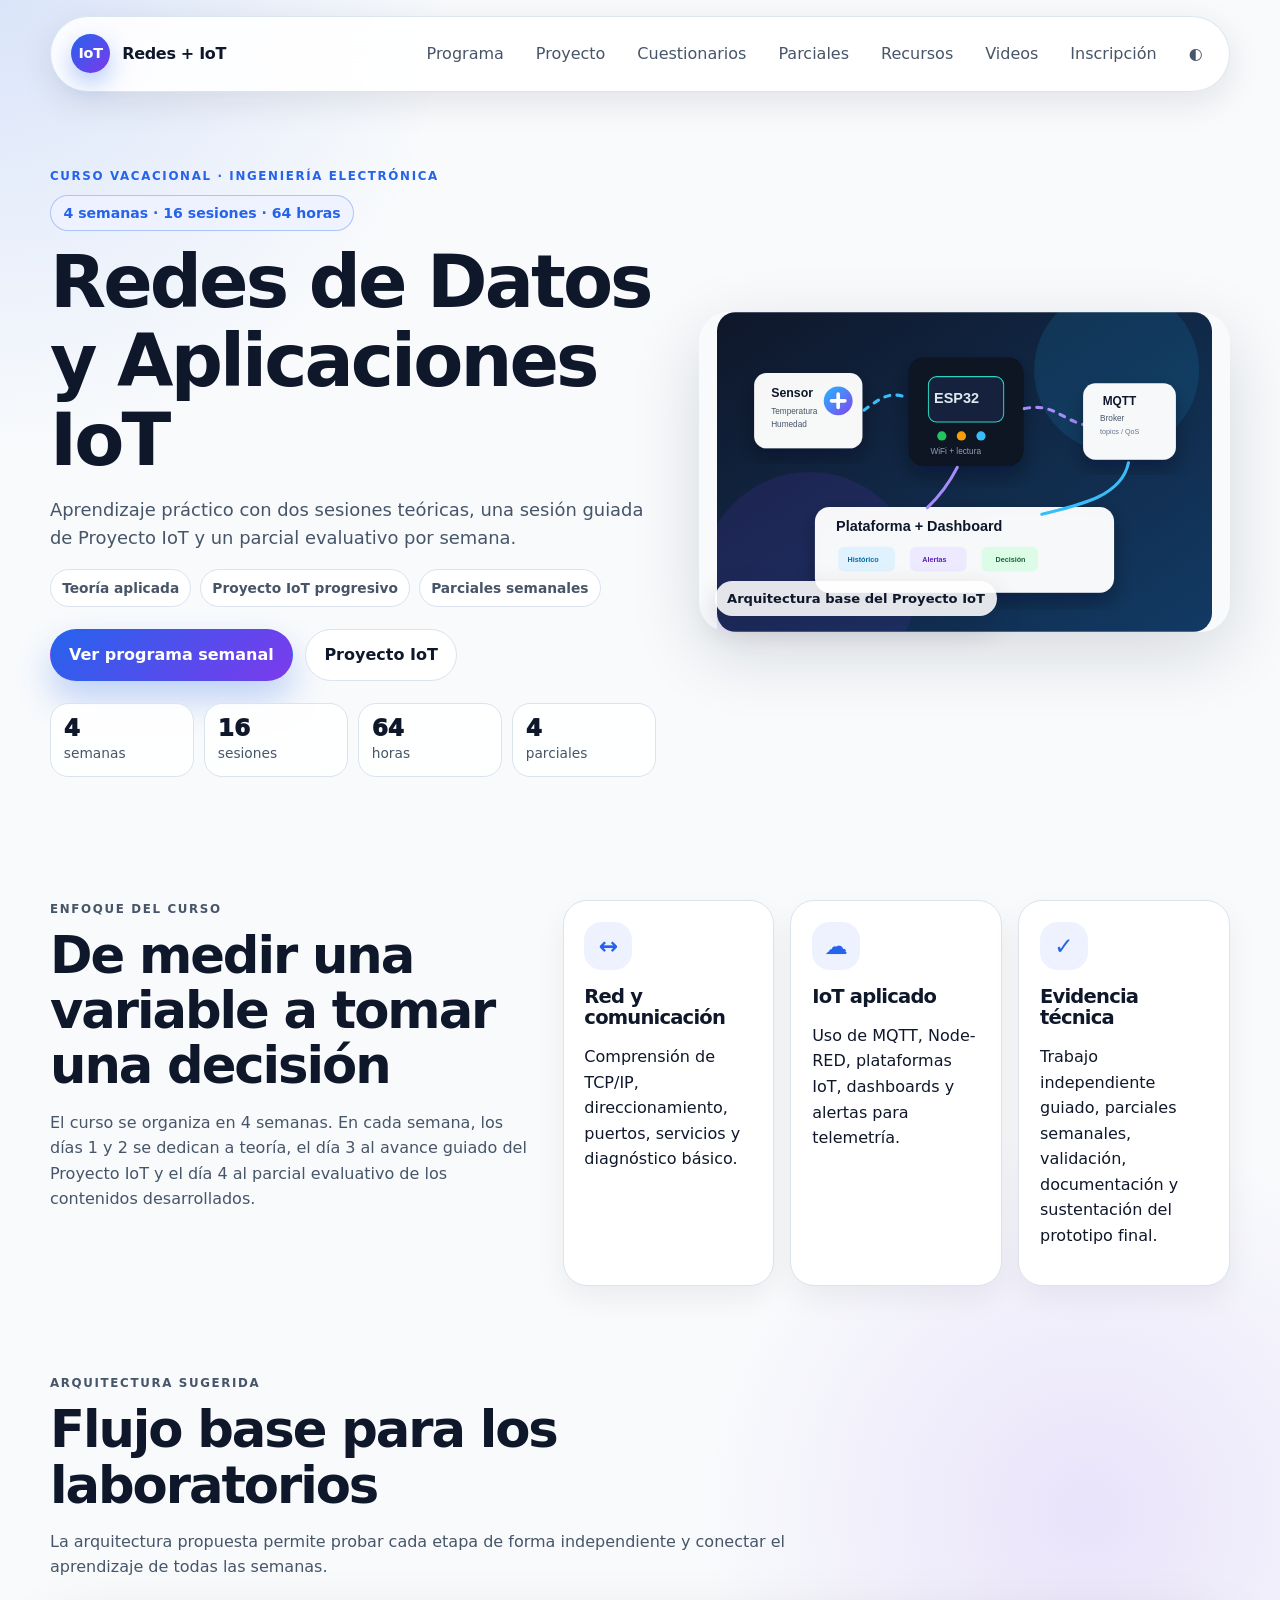
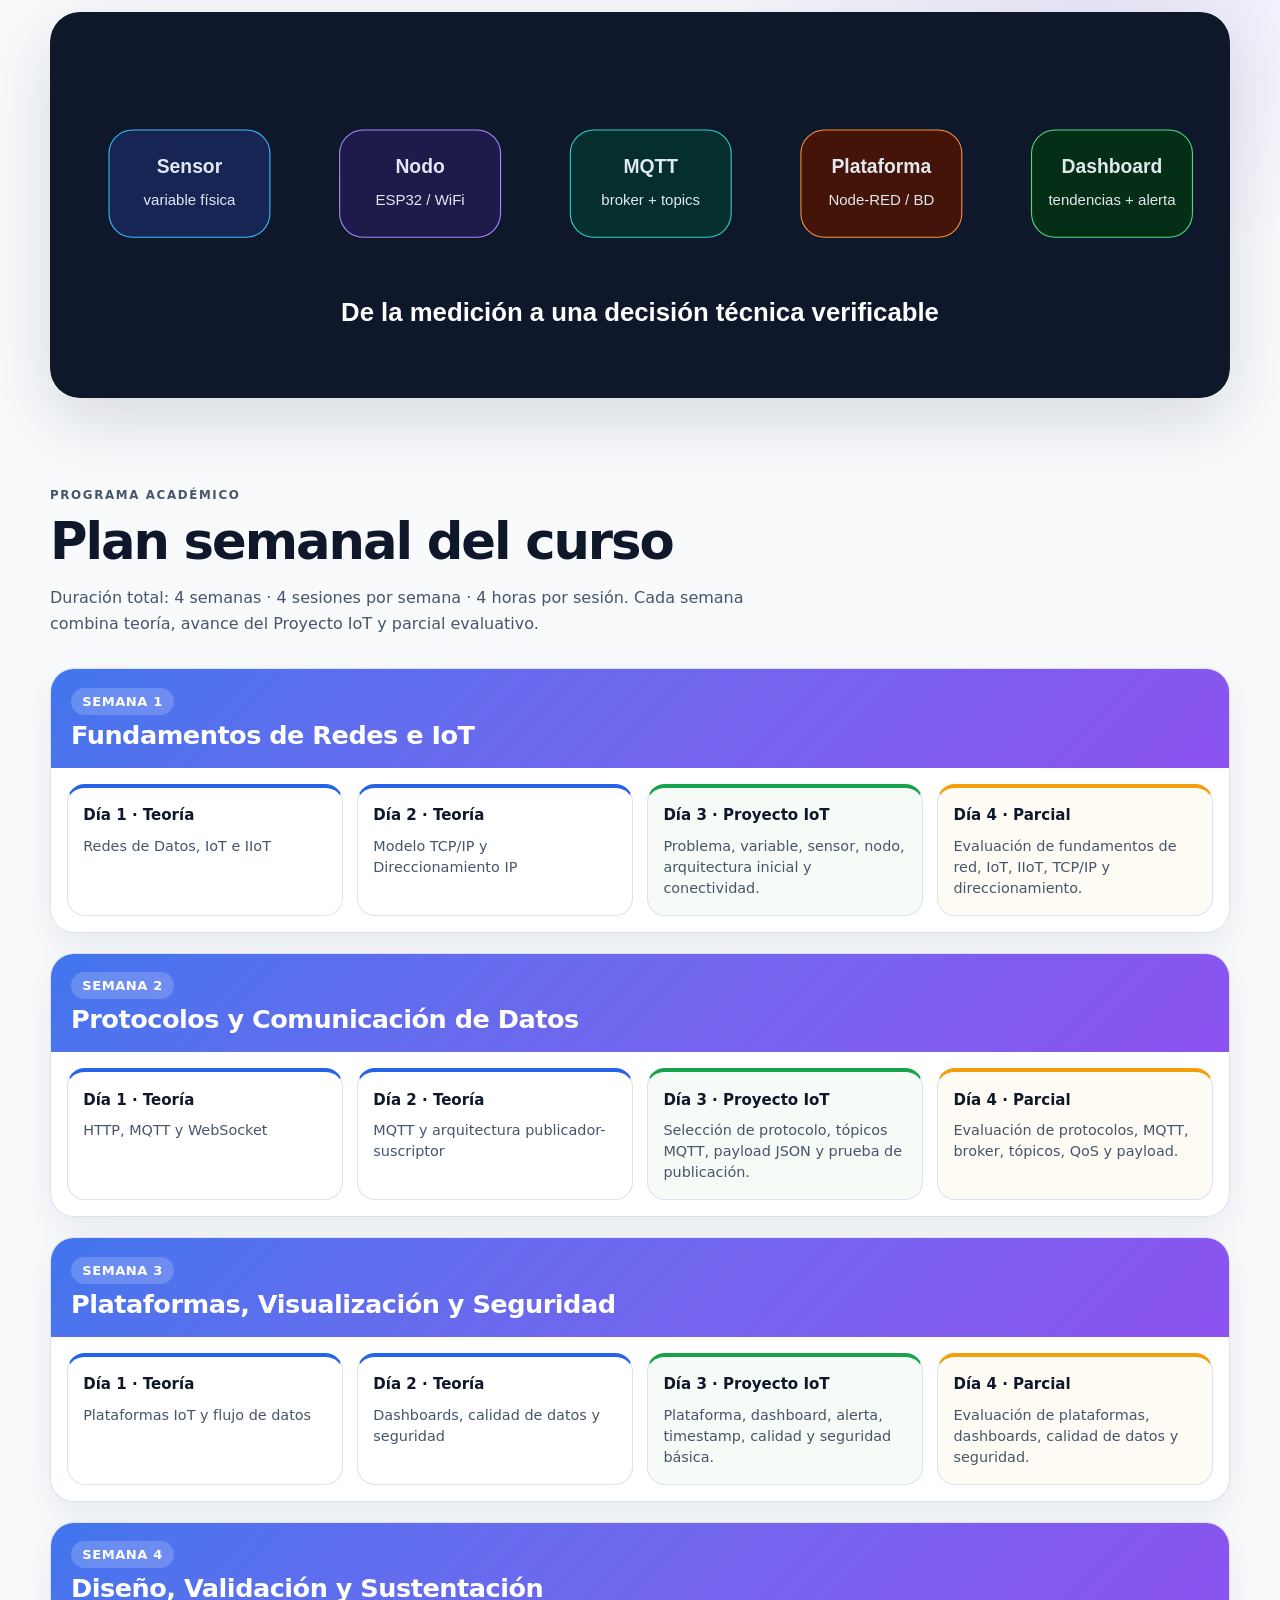
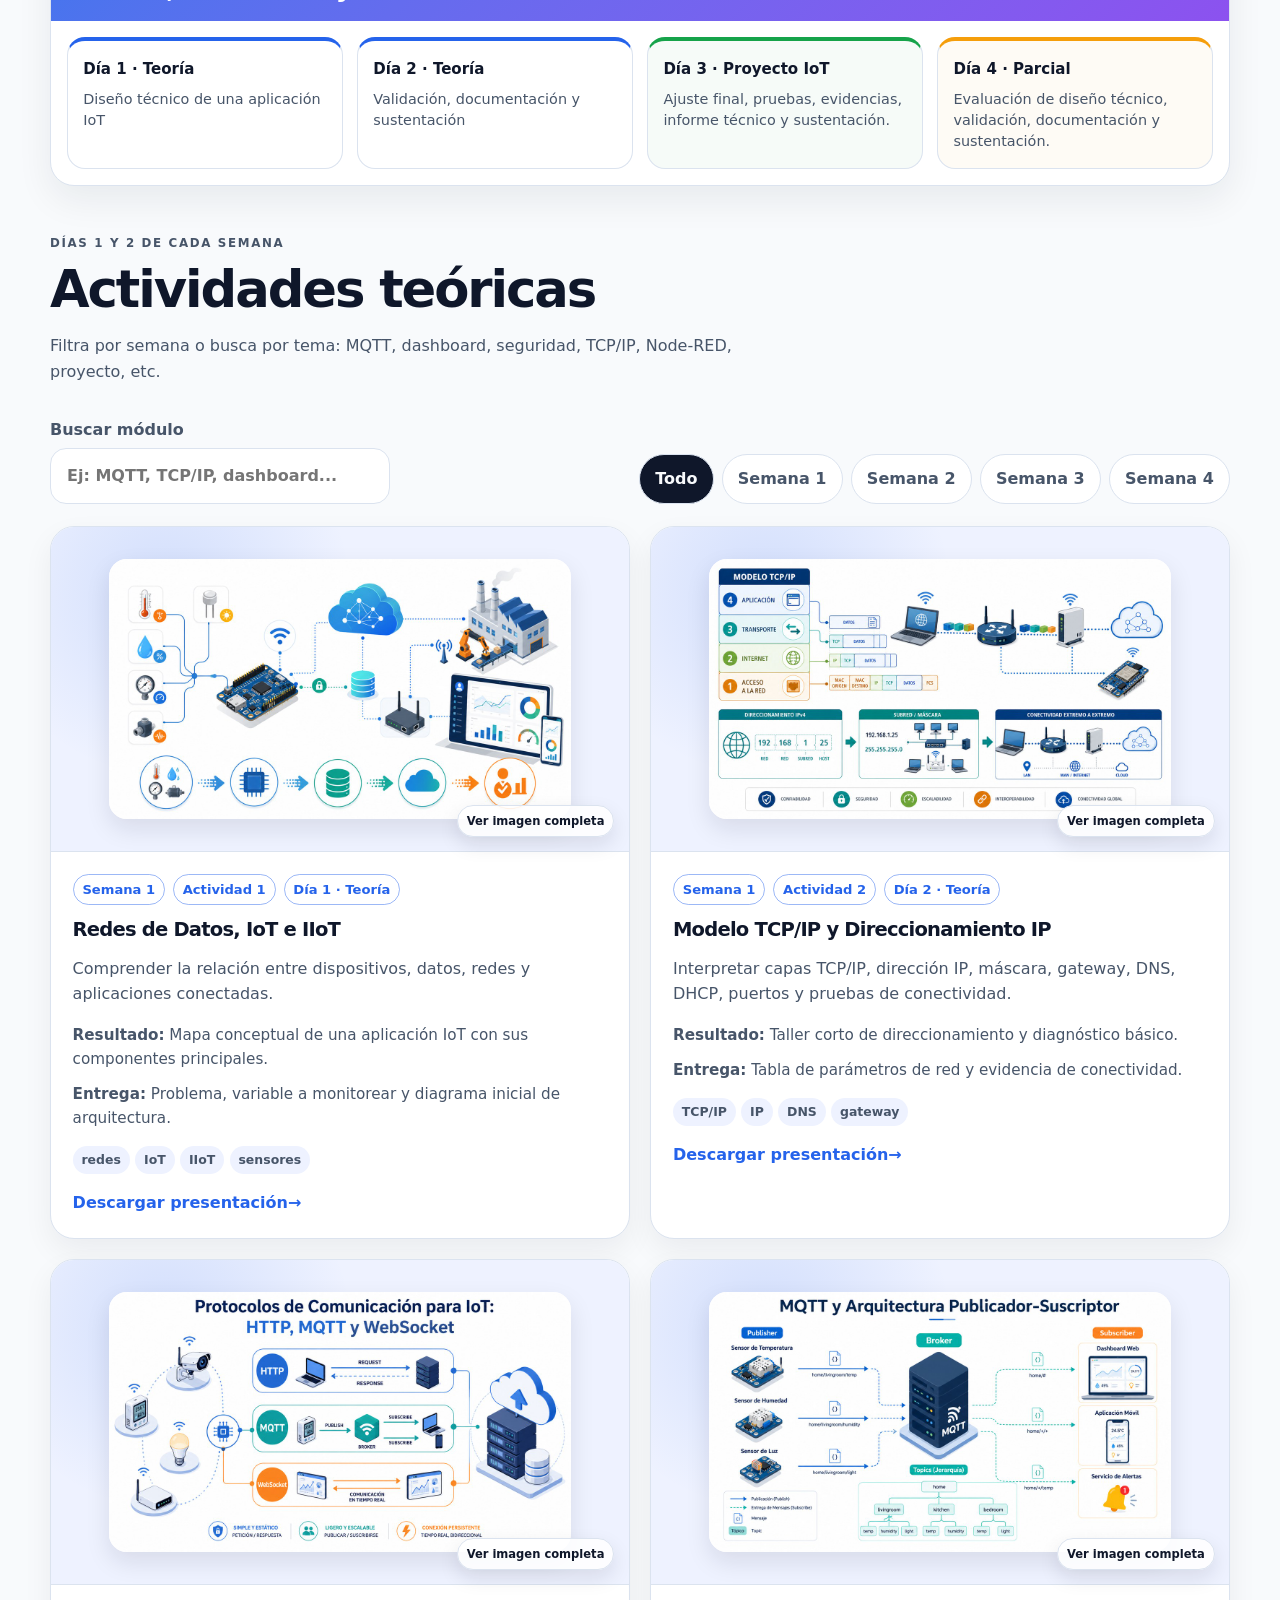
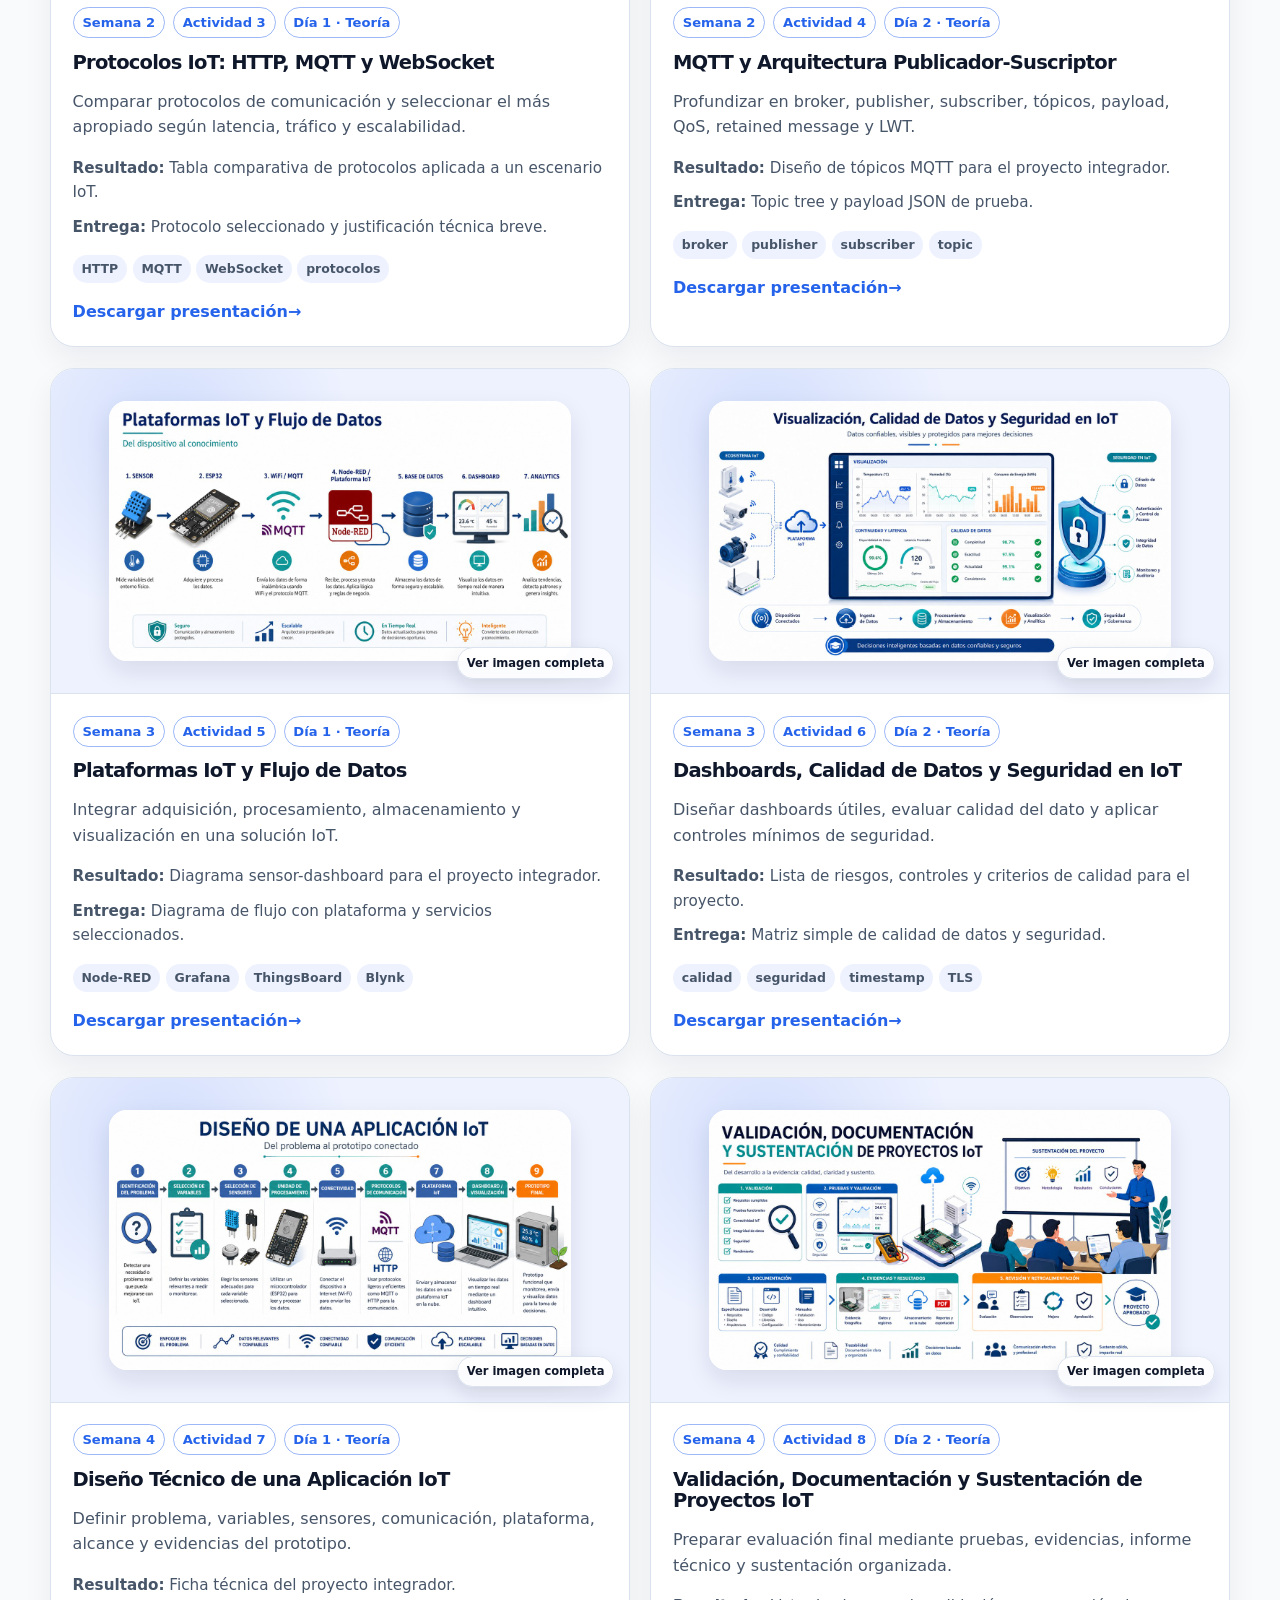
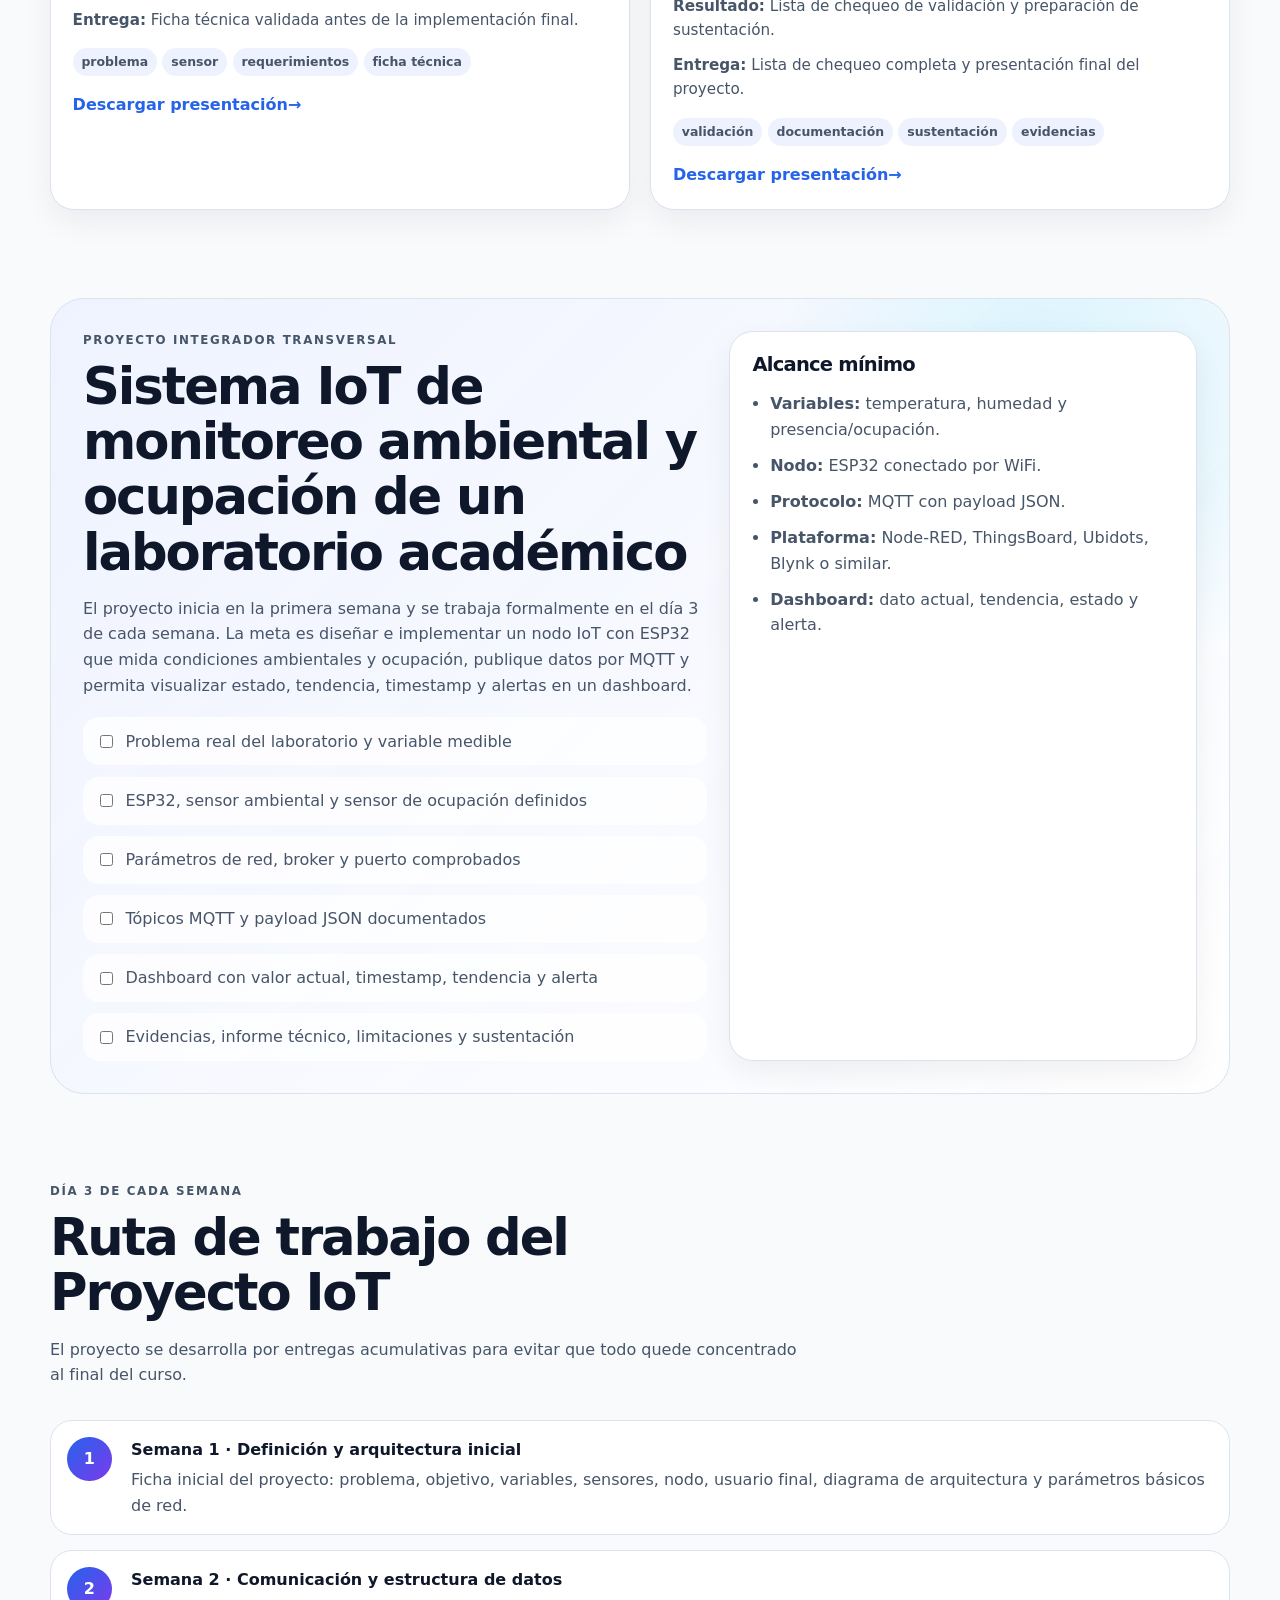
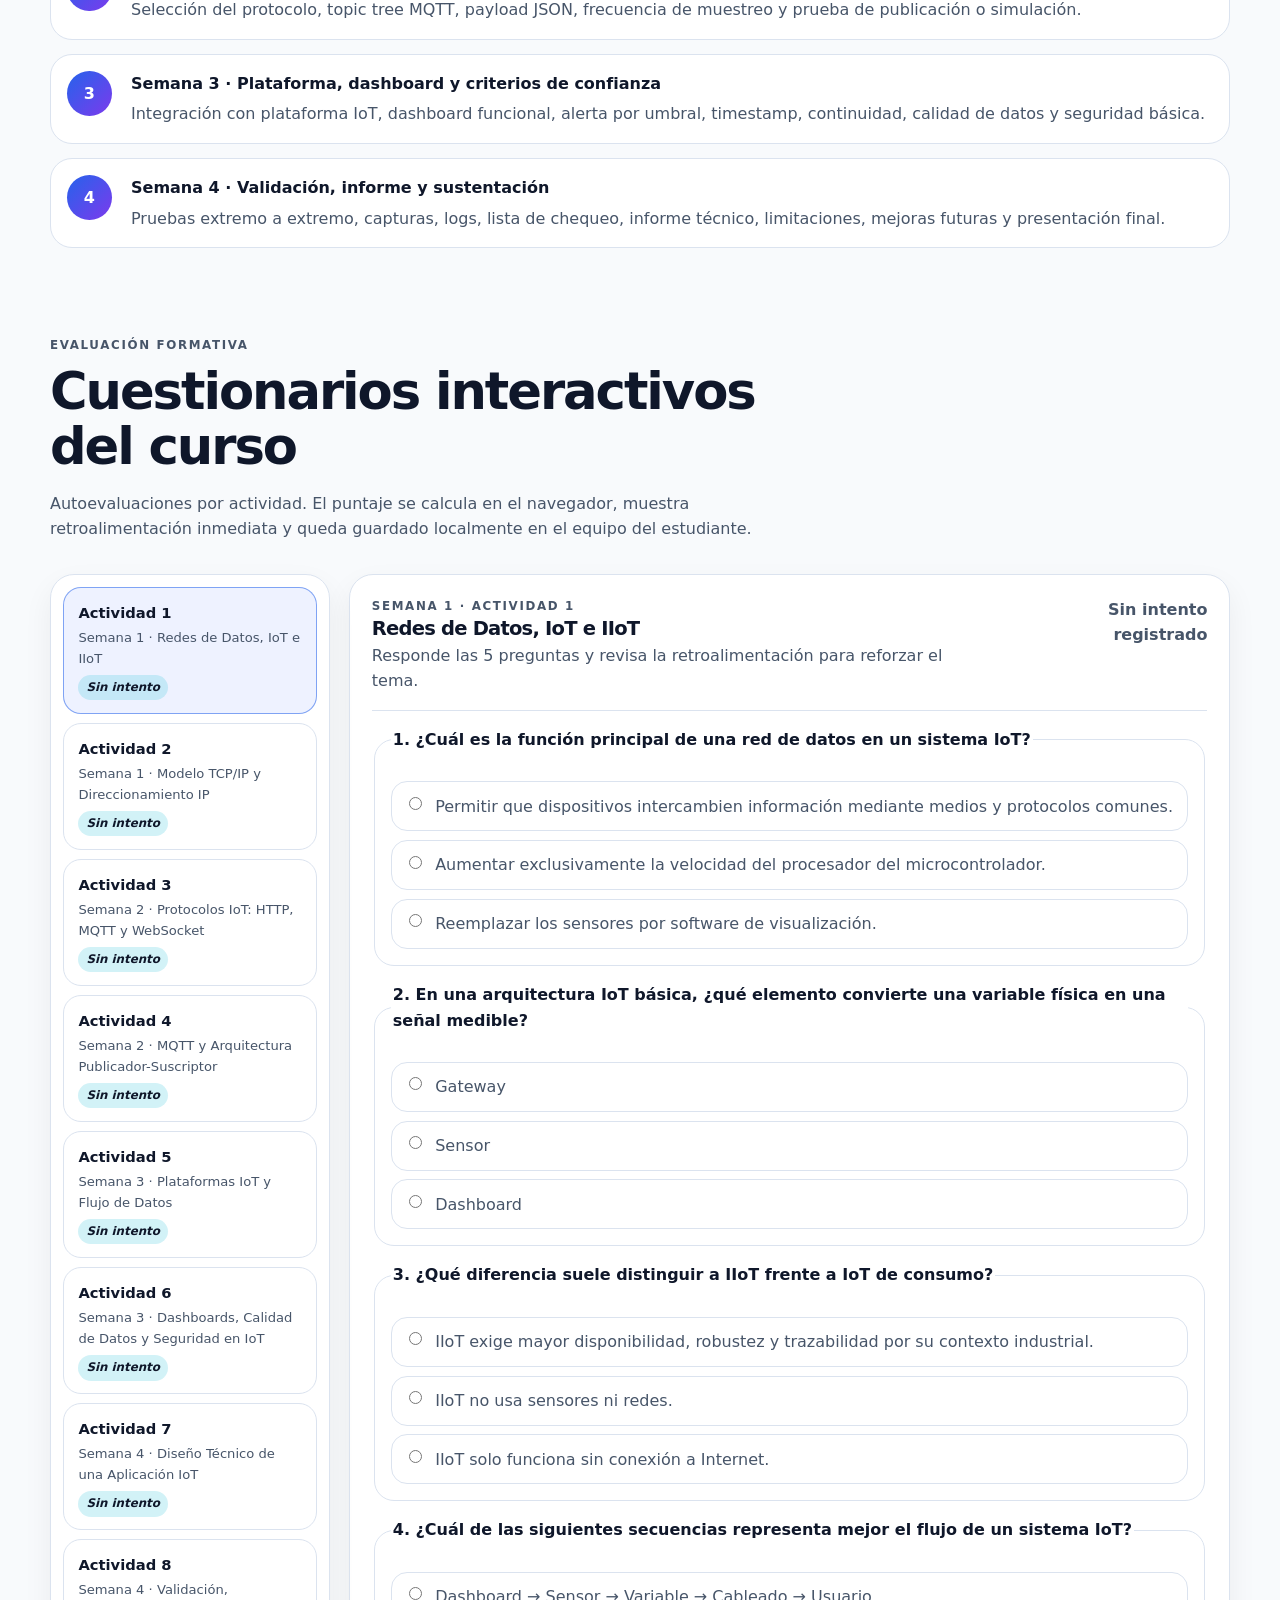
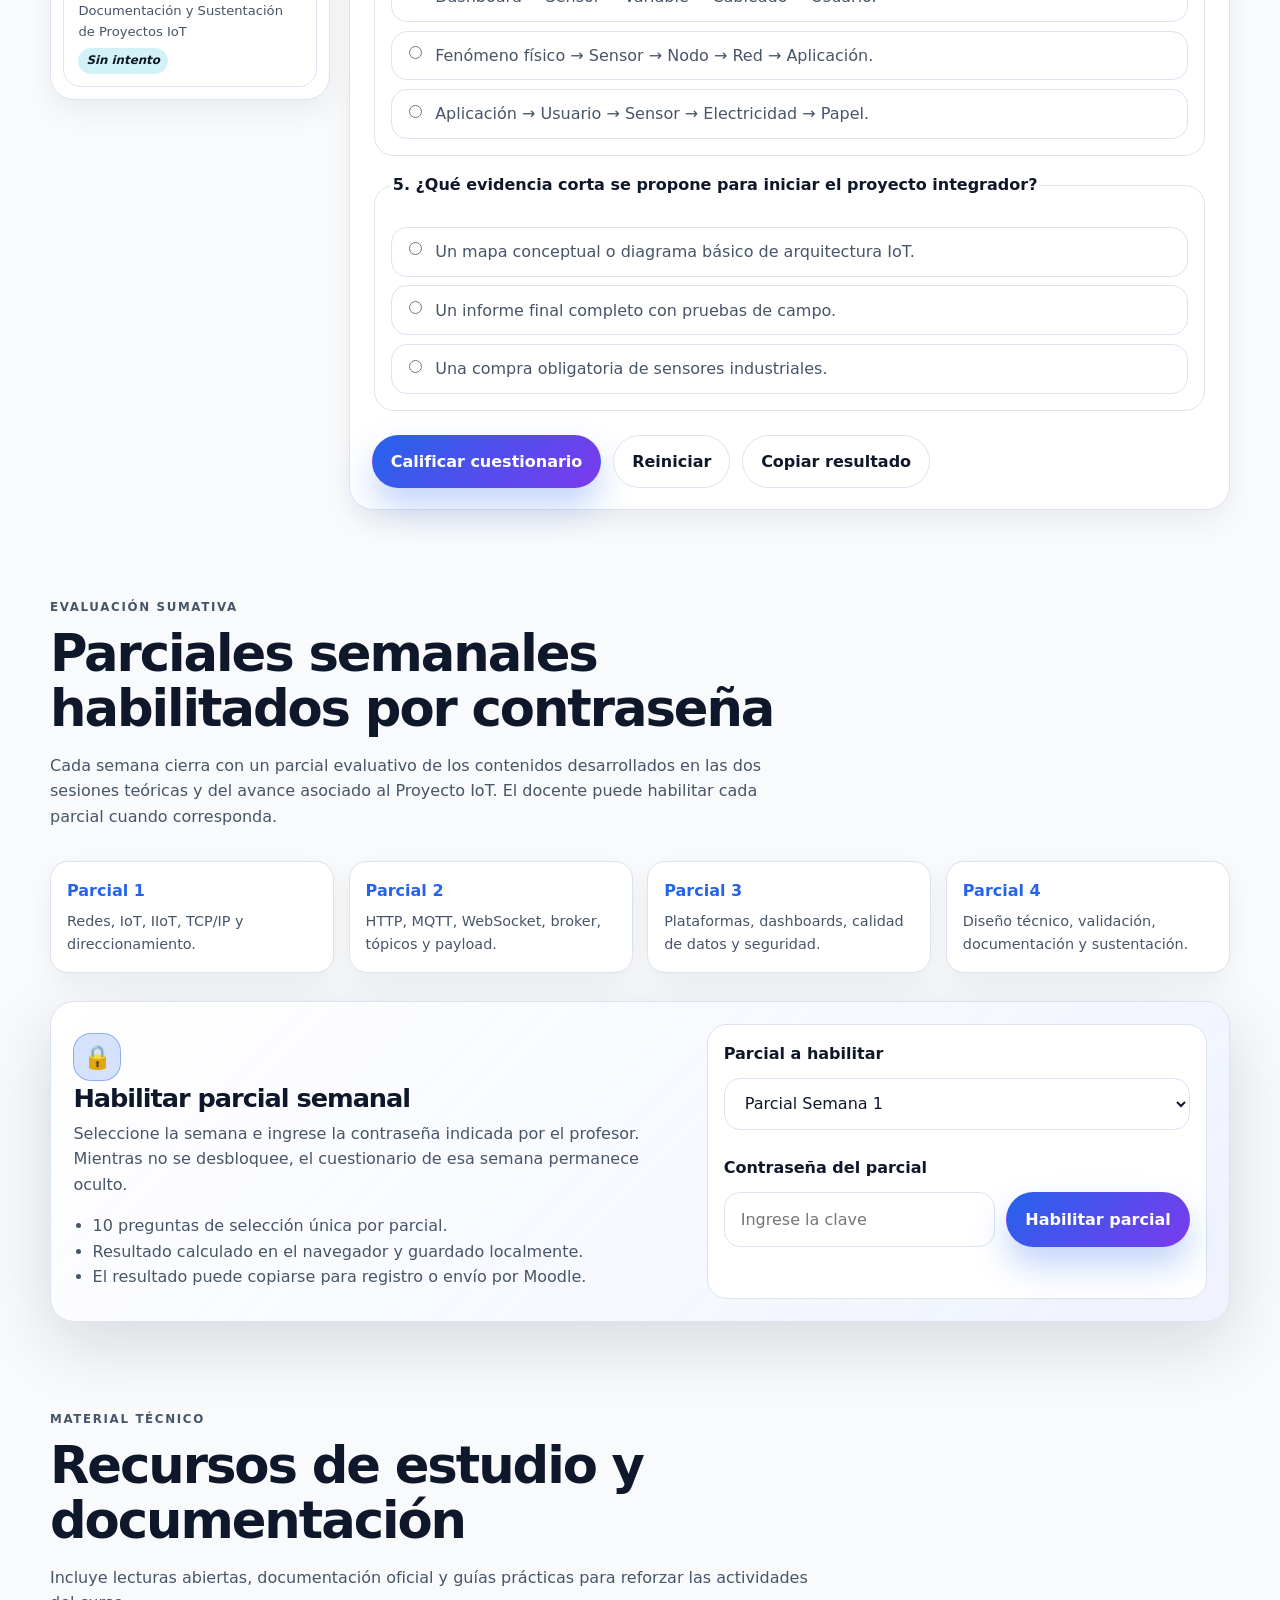
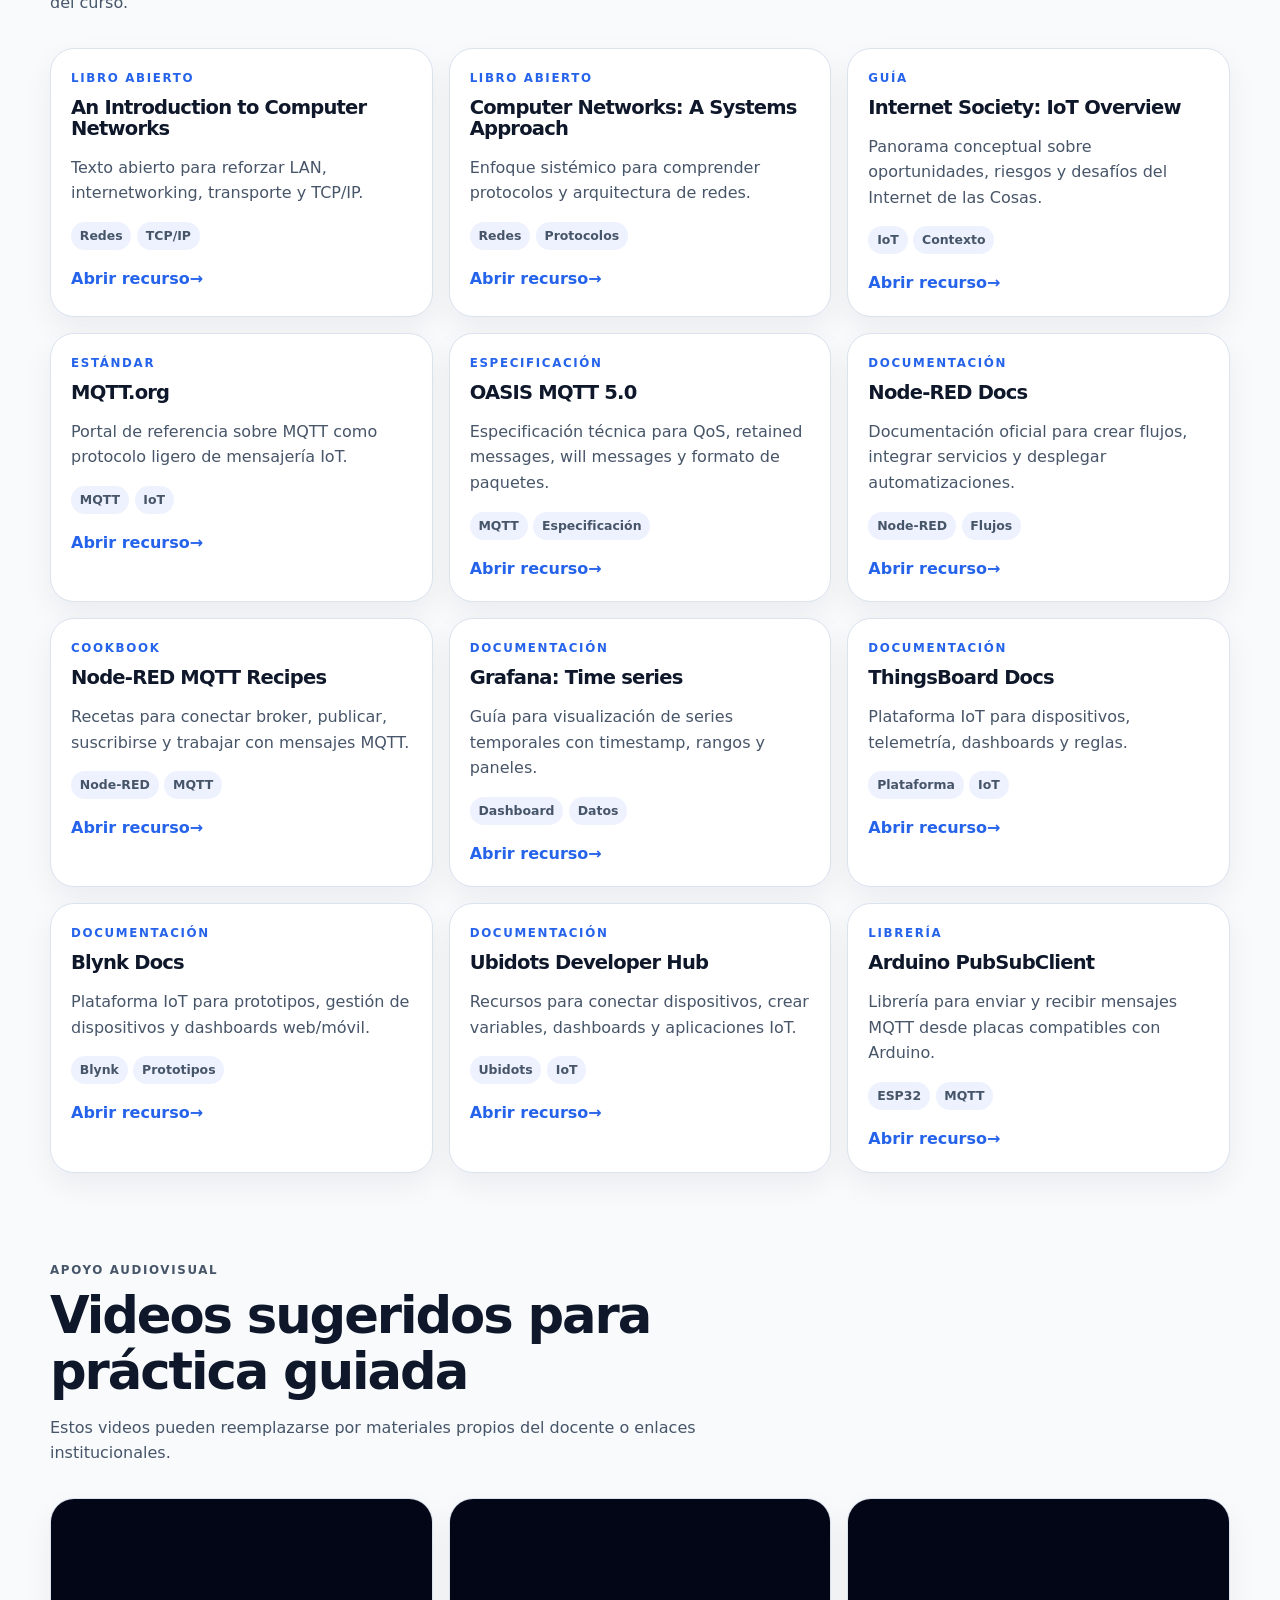
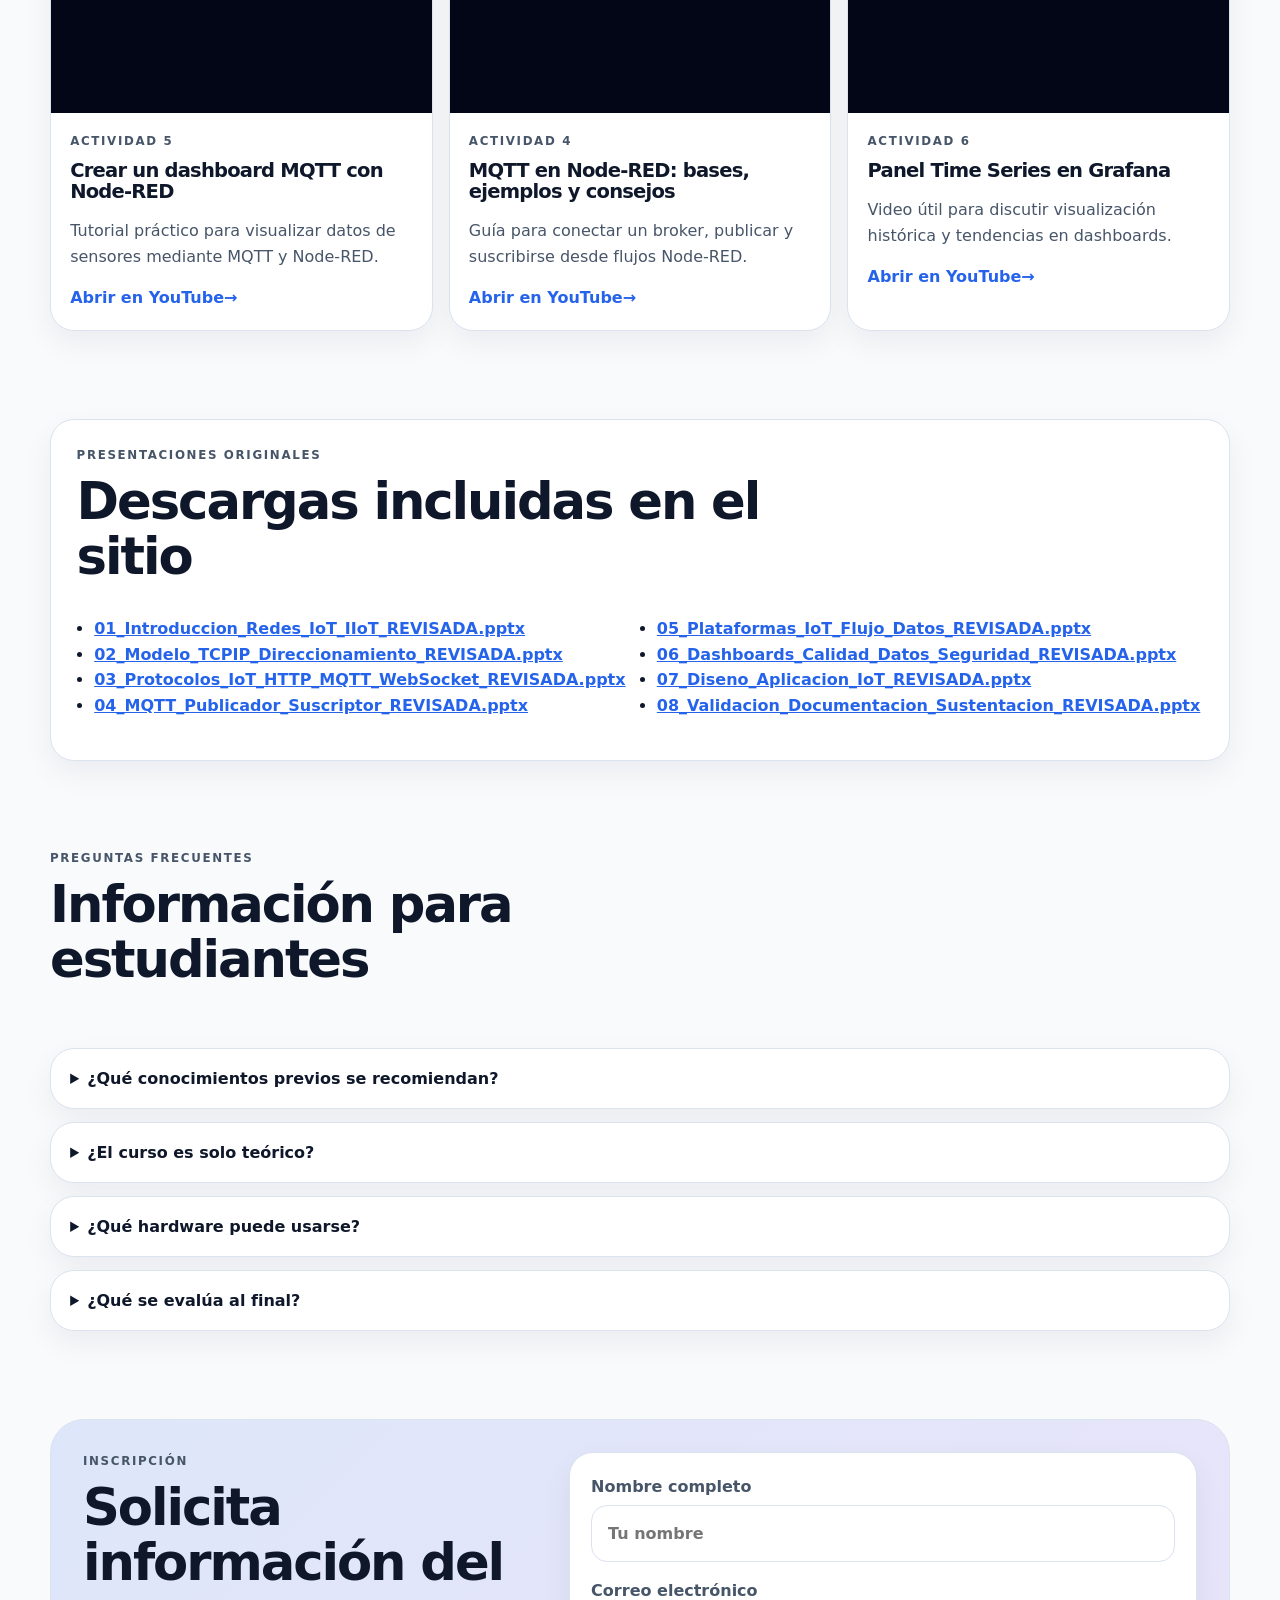
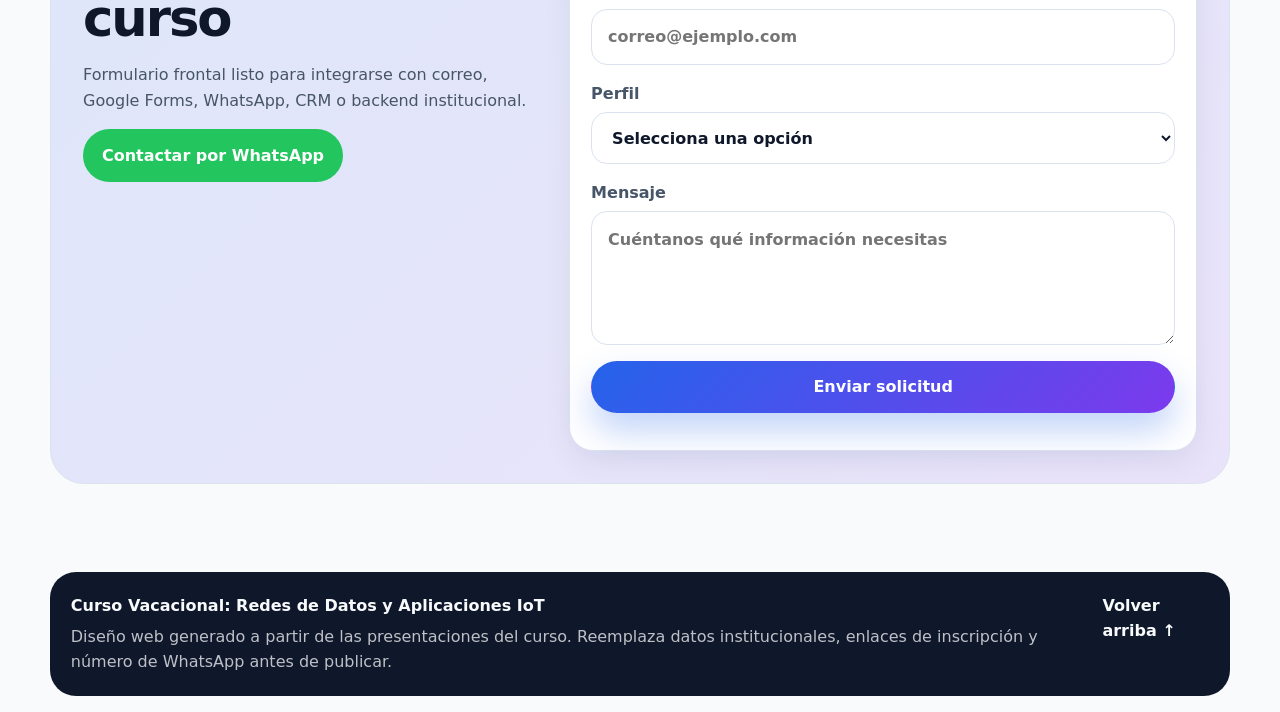
==== commit 9bc464f2: "Add files via upload Redes-IoT" ====
--- a/index.html
+++ b/index.html
@@ -1,2006 +1,3966 @@
-<!DOCTYPE html>
+<!doctype html>
+<!-- V7: encabezado compacto para Moodle, estructura semanal 4x4, proyecto transversal y parciales semanales. -->
 <html lang="es">
 <head>
-  <meta charset="UTF-8" />
-  <meta name="viewport" content="width=device-width, initial-scale=1.0" />
-  <title>BPD UAN 2026 · Primera publicación</title>
+  <meta charset="utf-8">
+  <meta name="viewport" content="width=device-width, initial-scale=1">
+  <title>Curso Vacacional: Redes de Datos y Aplicaciones IoT</title>
+  <meta name="description" content="Sitio web del curso vacacional Redes de Datos y Aplicaciones IoT: fundamentos de redes, TCP/IP, MQTT, plataformas IoT, dashboards, seguridad y proyecto integrador.">
+  <meta name="theme-color" content="#0f172a">
+  <link rel="preconnect" href="https://www.youtube-nocookie.com">
   <style>
-    :root {
-      --navy:#061A3A;
-      --blue:#074B8E;
-      --blue2:#0B67B2;
-      --green:#168A35;
-      --lime:#74B843;
-      --soft:#F7FAFD;
-      --paper:#FFFFFF;
-      --ink:#10203F;
-      --muted:#667085;
-      --line:#DCE5EF;
-      --soft-blue:#EAF6FF;
-      --soft-green:#EFFAF2;
-      --shadow:0 16px 40px rgba(6,26,58,.12);
-      --radius:22px;
-    }
-
-    * { box-sizing:border-box; }
-    html { scroll-behavior:smooth; }
-    body {
-      margin:0;
-      font-family:Aptos, "Segoe UI", "Source Sans 3", Arial, sans-serif;
-      color:var(--ink);
-      background:var(--soft);
-    }
-
-    .container {
-      width:min(1180px, calc(100% - 40px));
-      margin:0 auto;
-    }
-
-    header {
-      position:sticky;
-      top:0;
-      z-index:50;
-      background:rgba(255,255,255,.94);
-      backdrop-filter:blur(14px);
-      border-bottom:1px solid var(--line);
-    }
-
-    .nav {
-      height:68px;
-      display:flex;
-      align-items:center;
-      justify-content:space-between;
-      gap:18px;
-    }
-
-    .brand {
-      display:flex;
-      align-items:center;
-      gap:14px;
-      text-decoration:none;
-      color:var(--navy);
-      min-width:250px;
-    }
-
-    .brand-logo {
-      width:155px;
-      height:auto;
-      display:block;
-    }
-
-    .brand-text {
-      display:none;
-    }
-
-    .nav-links {
-      display:flex;
-      gap:16px;
-      align-items:center;
-      font-size:13px;
-      font-weight:850;
-    }
-
-    .nav-links a {
-      color:#263855;
-      text-decoration:none;
-    }
-
-    .nav-links a:hover {
-      color:var(--green);
-    }
-
-    .nav-cta {
-      background:var(--green);
-      color:#fff;
-      text-decoration:none;
-      padding:11px 14px;
-      border-radius:13px;
-      font-weight:900;
-      white-space:nowrap;
-      font-size:13px;
-    }
-
-    .section {
-      padding:50px 0;
-    }
-
-    .section-soft {
-      background:linear-gradient(180deg,#F7FAFD,#EDF6FF);
-    }
-
-    .section-dark {
-      background:
-        radial-gradient(circle at 88% 10%, rgba(116,184,67,.20), transparent 28%),
-        radial-gradient(circle at 10% 84%, rgba(11,103,178,.20), transparent 30%),
-        linear-gradient(135deg,var(--navy),#0A3F78 65%,#0D5B9A);
-      color:#fff;
-    }
-
-    .hero {
-      padding-top:34px;
-      padding-bottom:40px;
-    }
-
-    .hero-grid {
-      display:grid;
-      grid-template-columns:1fr 420px;
-      gap:28px;
-      align-items:center;
-    }
-
-    .eyebrow,
-    .section-kicker,
-    .card-label {
-      color:var(--green);
-      font-size:12px;
-      font-weight:950;
-      text-transform:uppercase;
-      letter-spacing:.08em;
-    }
-
-    .section-dark .eyebrow,
-    .section-dark .section-kicker {
-      color:#BEEA93;
-    }
-
-    h1 {
-      font-size:clamp(36px,5vw,58px);
-      line-height:.95;
-      letter-spacing:-.06em;
-      margin:14px 0;
-    }
-
-    .hero-lead {
-      font-size:20px;
-      line-height:1.35;
-      color:rgba(255,255,255,.92);
-      max-width:760px;
-      font-weight:780;
-    }
-
-    .hero-text {
-      font-size:15.5px;
-      line-height:1.58;
-      color:rgba(255,255,255,.78);
-      max-width:790px;
-    }
-
-    .btn-row {
-      display:flex;
-      gap:12px;
-      flex-wrap:wrap;
-      margin-top:20px;
-    }
-
-    .btn {
-      display:inline-flex;
-      align-items:center;
-      justify-content:center;
-      padding:13px 16px;
-      border-radius:14px;
-      font-weight:950;
-      text-decoration:none;
-      border:1px solid transparent;
-      font-size:14px;
-    }
-
-    .btn-primary {
-      background:var(--lime);
-      color:#062316;
-    }
-
-    .btn-secondary {
-      color:#fff;
-      border-color:rgba(255,255,255,.24);
-      background:rgba(255,255,255,.10);
-    }
-
-    .hero-card {
-      background:rgba(255,255,255,.11);
-      border:1px solid rgba(255,255,255,.22);
-      border-radius:26px;
-      padding:20px;
-      box-shadow:var(--shadow);
-    }
-
-    .hero-card h3 {
-      margin:0 0 12px;
-      color:white;
-      font-size:24px;
-      letter-spacing:-.04em;
-    }
-
-    .hero-card p {
-      color:rgba(255,255,255,.78);
-      line-height:1.5;
-      font-weight:650;
-      margin:0 0 18px;
-      font-size:14.5px;
-    }
-
-    .hero-mini {
-      display:grid;
-      grid-template-columns:repeat(2,1fr);
-      gap:10px;
-    }
-
-    .hero-mini article {
-      background:rgba(255,255,255,.12);
-      border:1px solid rgba(255,255,255,.18);
-      border-radius:18px;
-      padding:14px;
-    }
-
-    .hero-mini strong {
-      display:block;
-      color:#BEEA93;
-      font-size:28px;
-      letter-spacing:-.04em;
-    }
-
-    .hero-mini span {
-      display:block;
-      color:rgba(255,255,255,.75);
-      font-size:12px;
-      text-transform:uppercase;
-      font-weight:850;
-      margin-top:4px;
-    }
-
-    .metrics-strip {
-      display:grid;
-      grid-template-columns:repeat(4,1fr);
-      gap:12px;
-      margin-top:16px;
-    }
-
-    .metrics-strip article {
-      background:#fff;
-      border:1px solid var(--line);
-      border-radius:18px;
-      padding:14px 16px;
-      box-shadow:0 10px 24px rgba(6,26,58,.07);
-    }
-
-    .metrics-strip strong {
-      display:block;
-      color:var(--green);
-      font-size:30px;
-      line-height:1;
-      letter-spacing:-.05em;
-    }
-
-    .metrics-strip span {
-      display:block;
-      margin-top:7px;
-      color:var(--muted);
-      font-weight:850;
-      font-size:12px;
-      text-transform:uppercase;
-    }
-
-    .section-heading {
-      margin-bottom:20px;
-      max-width:800px;
-    }
-
-    .section-heading.center {
-      text-align:center;
-      margin-left:auto;
-      margin-right:auto;
-    }
-
-    .section-heading h2,
-    .content-block h2,
-    .final-cta h2 {
-      font-size:clamp(28px,3.2vw,40px);
-      line-height:1.05;
-      margin:8px 0 10px;
-      letter-spacing:-.055em;
-      color:var(--navy);
-    }
-
-    .section-dark .section-heading h2,
-    .section-dark .section-heading p {
-      color:white;
-    }
-
-    .section-heading p,
-    .content-block p,
-    .final-cta p {
-      font-size:15.5px;
-      line-height:1.55;
-      color:var(--muted);
-      font-weight:620;
-    }
-
-    .antecedentes-grid {
-      display:grid;
-      grid-template-columns:1fr 1fr;
-      gap:20px;
-    }
-
-    .image-card {
-      background:white;
-      border:1px solid var(--line);
-      border-radius:24px;
-      overflow:hidden;
-      box-shadow:var(--shadow);
-    }
-
-    .image-frame {
-      background:#fff;
-      padding:10px;
-    }
-
-    .image-frame img {
-      width:100%;
-      height:auto;
-      display:block;
-      border-radius:18px;
-    }
-
-    .image-card-body {
-      padding:18px 20px 20px;
-    }
-
-    .image-card-body h3 {
-      margin:6px 0 8px;
-      color:var(--navy);
-      font-size:21px;
-      letter-spacing:-.035em;
-    }
-
-    .image-card-body p {
-      margin:0;
-      color:var(--muted);
-      line-height:1.48;
-      font-size:14.5px;
-      font-weight:630;
-    }
-
-    .recommendation {
-      margin-top:18px;
-      background:white;
-      border:1px solid var(--line);
-      border-radius:22px;
-      padding:18px;
-      display:grid;
-      grid-template-columns:1fr auto 1fr auto 1fr;
-      gap:14px;
-      align-items:center;
-      box-shadow:0 10px 24px rgba(6,26,58,.07);
-    }
-
-    .recommendation strong {
-      display:block;
-      color:var(--blue);
-    }
-
-    .recommendation span {
-      display:block;
-      color:var(--muted);
-      font-size:13px;
-      font-weight:700;
-      line-height:1.4;
-    }
-
-    .recommendation .arrow {
-      color:var(--green);
-      font-size:24px;
-      font-weight:950;
-    }
-
-    .two-col {
-      display:grid;
-      grid-template-columns:1fr 420px;
-      gap:24px;
-      align-items:center;
-    }
-
-    blockquote {
-      margin:18px 0 0;
-      border-left:6px solid var(--green);
-      padding:14px 18px;
-      background:var(--soft-green);
-      border-radius:16px;
-      color:var(--navy);
-      font-weight:850;
-      line-height:1.45;
-      font-size:15px;
-    }
-
-    .placeholder-card {
-      min-height:240px;
-      background:
-        radial-gradient(circle at 84% 15%, rgba(116,184,67,.18), transparent 30%),
-        linear-gradient(90deg,rgba(6,26,58,.08) 1px,transparent 1px),
-        linear-gradient(rgba(6,26,58,.08) 1px,transparent 1px),
-        #F8FCFF;
-      background-size:auto,34px 34px,34px 34px;
-      border:1px solid var(--line);
-      border-radius:24px;
-      display:grid;
-      place-items:center;
-      padding:24px;
-      text-align:center;
-      box-shadow:var(--shadow);
-    }
-
-    .placeholder-icon {
-      width:72px;
-      height:72px;
-      border-radius:22px;
-      background:linear-gradient(135deg,var(--navy),var(--blue2));
-      color:white;
-      display:grid;
-      place-items:center;
-      font-size:30px;
-      font-weight:950;
-      margin:0 auto 14px;
-      box-shadow:inset 0 -6px 0 var(--lime);
-    }
-
-    .placeholder-card h3 {
-      margin:0 0 8px;
-      color:var(--navy);
-      font-size:24px;
-      letter-spacing:-.045em;
-    }
-
-    .placeholder-card p {
-      margin:0;
-      color:var(--muted);
-      font-size:14px;
-      font-weight:700;
-      line-height:1.45;
-    }
-
-    .card-grid {
-      display:grid;
-      gap:16px;
-      margin-top:20px;
-    }
-
-    .card-grid.three {
-      grid-template-columns:repeat(3,1fr);
-    }
-
-    .card-grid.four {
-      grid-template-columns:repeat(4,1fr);
-    }
-
-    .mini-card {
-      background:white;
-      border:1px solid var(--line);
-      border-radius:20px;
-      padding:18px;
-      box-shadow:0 10px 24px rgba(6,26,58,.07);
-    }
-
-    .mini-card h3 {
-      margin:0 0 8px;
-      color:var(--navy);
-      font-size:18px;
-      letter-spacing:-.03em;
-    }
-
-    .mini-card p {
-      margin:0;
-      color:var(--muted);
-      line-height:1.45;
-      font-size:14px;
-      font-weight:630;
-    }
-
-    .mini-card.dark {
-      background:rgba(255,255,255,.10);
-      border-color:rgba(255,255,255,.18);
-    }
-
-    .mini-card.dark h3 {
-      color:white;
-    }
-
-    .mini-card.dark p {
-      color:rgba(255,255,255,.76);
-    }
-
-    .timeline {
-      display:grid;
-      grid-template-columns:repeat(5,1fr);
-      gap:12px;
-    }
-
-    .timeline article {
-      background:white;
-      border:1px solid var(--line);
-      border-radius:20px;
-      padding:17px;
-      min-height:205px;
-      position:relative;
-      overflow:hidden;
-      box-shadow:0 10px 24px rgba(6,26,58,.07);
-    }
-
-    .timeline span {
-      display:inline-flex;
-      padding:7px 9px;
-      border-radius:999px;
-      background:var(--soft-green);
-      color:var(--green);
-      font-weight:950;
-      font-size:11px;
-      text-transform:uppercase;
-    }
-
-    .timeline h3 {
-      color:var(--navy);
-      margin:10px 0 6px;
-      font-size:18px;
-    }
-
-    .timeline p {
-      color:var(--muted);
-      line-height:1.43;
-      font-weight:630;
-      font-size:13.5px;
-      margin:0;
-    }
-
-    .team-grid {
-      display:grid;
-      grid-template-columns:repeat(5,1fr);
-      gap:12px;
-    }
-
-    .team-card {
-      background:white;
-      border:1px solid var(--line);
-      border-radius:20px;
-      padding:17px;
-      box-shadow:0 10px 24px rgba(6,26,58,.07);
-    }
-
-    .team-card strong {
-      display:inline-flex;
-      background:var(--soft-green);
-      color:var(--green);
-      border-radius:999px;
-      padding:8px 11px;
-      font-weight:950;
-    }
-
-    .team-card h3 {
-      margin:12px 0 8px;
-      color:var(--navy);
-      font-size:16.5px;
-      letter-spacing:-.03em;
-    }
-
-    .team-card p,
-    .team-card small {
-      display:block;
-      color:var(--muted);
-      line-height:1.42;
-      font-size:13.2px;
-      font-weight:650;
-      margin:0;
-    }
-
-    .team-card small {
-      margin-top:10px;
-    }
-
-    .ia-list {
-      display:grid;
-      gap:12px;
-    }
-
-    .ia-list article {
-      background:white;
-      border:1px solid #D8F0DE;
-      border-radius:18px;
-      padding:16px 18px;
-      box-shadow:0 10px 24px rgba(6,26,58,.06);
-    }
-
-    .ia-list h3 {
-      margin:0 0 6px;
-      color:var(--navy);
-      font-size:18px;
-    }
-
-    .ia-list p {
-      margin:0;
-      color:var(--muted);
-      line-height:1.43;
-      font-size:14px;
-      font-weight:630;
-    }
-
-    .results-layout {
-      display:grid;
-      grid-template-columns:340px 1fr;
-      gap:24px;
-      align-items:start;
-    }
-
-    .score-panel {
-      background:var(--navy);
-      color:white;
-      border-radius:24px;
-      padding:20px;
-      box-shadow:var(--shadow);
-    }
-
-    .score-panel h3 {
-      margin:0 0 14px;
-      font-size:23px;
-      letter-spacing:-.04em;
-    }
-
-    .score-row {
-      display:flex;
-      justify-content:space-between;
-      align-items:center;
-      border-top:1px solid rgba(255,255,255,.14);
-      padding:13px 0;
-    }
-
-    .score-row strong {
-      font-size:28px;
-      letter-spacing:-.05em;
-    }
-
-    .score-row.final strong {
-      color:#BEEA93;
-    }
-
-    .check-list {
-      list-style:none;
-      padding:0;
-      margin:16px 0 0;
-    }
-
-    .check-list li {
-      padding:8px 0 8px 32px;
-      position:relative;
-      color:var(--muted);
-      font-weight:700;
-      font-size:14.5px;
-    }
-
-    .check-list li::before {
-      content:"✓";
-      position:absolute;
-      left:0;
-      top:6px;
-      width:23px;
-      height:23px;
-      border-radius:50%;
-      background:var(--soft-green);
-      color:var(--green);
-      display:grid;
-      place-items:center;
-      font-weight:950;
-    }
-
-    .evidence-grid {
-      display:grid;
-      grid-template-columns:repeat(4,1fr);
-      gap:14px;
-    }
-
-    .evidence-card {
-      background:white;
-      border:1px solid var(--line);
-      border-radius:20px;
-      padding:18px;
-      box-shadow:0 10px 24px rgba(6,26,58,.07);
-    }
-
-    .evidence-card h3 {
-      margin:0 0 8px;
-      color:var(--navy);
-      font-size:17px;
-    }
-
-    .evidence-card p {
-      margin:0;
-      color:var(--muted);
-      line-height:1.42;
-      font-size:13.5px;
-      font-weight:630;
-    }
-
-    .evidence-card a {
-      display:inline-flex;
-      margin-top:12px;
-      color:var(--green);
-      font-weight:950;
-      text-decoration:none;
-      font-size:13.5px;
-    }
-
-    .impact-cards {
-      display:grid;
-      grid-template-columns:repeat(2,1fr);
-      gap:12px;
-    }
-
-    .impact-cards article {
-      background:white;
-      border:1px solid var(--line);
-      border-radius:20px;
-      padding:20px;
-      box-shadow:0 10px 24px rgba(6,26,58,.07);
-    }
-
-    .impact-cards strong {
-      display:block;
-      font-size:36px;
-      color:var(--green);
-      letter-spacing:-.06em;
-    }
-
-    .impact-cards span {
-      color:var(--muted);
-      font-weight:850;
-      text-transform:uppercase;
-      font-size:12px;
-    }
-
-    .subject-tags {
-      display:flex;
-      flex-wrap:wrap;
-      gap:9px;
-      margin-top:22px;
-    }
-
-    .subject-tags span {
-      background:rgba(255,255,255,.12);
-      color:white;
-      border:1px solid rgba(255,255,255,.18);
-      border-radius:999px;
-      padding:9px 12px;
-      font-weight:850;
-      font-size:13px;
-    }
-
-    .final-cta {
-      text-align:center;
-      background:white;
-    }
-
-    .final-cta p {
-      max-width:840px;
-      margin:0 auto;
-    }
-
-    .final-cta h3 {
-      max-width:840px;
-      margin:18px auto 0;
-      color:var(--navy);
-      font-size:25px;
-      letter-spacing:-.04em;
-      line-height:1.22;
-    }
-
-    @media (max-width:1080px) {
-      .nav-links { display:none; }
-      .hero-grid,
-      .two-col,
-      .results-layout { grid-template-columns:1fr; }
-      .hero-card { max-width:600px; }
-      .antecedentes-grid,
-      .timeline,
-      .team-grid,
-      .evidence-grid { grid-template-columns:repeat(2,1fr); }
-      .card-grid.four { grid-template-columns:repeat(2,1fr); }
-      .recommendation { grid-template-columns:1fr; }
-      .recommendation .arrow { transform:rotate(90deg); justify-self:start; }
-    }
-
-    @media (max-width:720px) {
-      .container { width:min(100% - 28px, 1180px); }
-      .section { padding:42px 0; }
-      .metrics-strip,
-      .antecedentes-grid,
-      .card-grid.three,
-      .card-grid.four,
-      .timeline,
-      .team-grid,
-      .evidence-grid,
-      .impact-cards { grid-template-columns:1fr; }
-      h1 { font-size:34px; }
-      .hero-lead { font-size:18px; }
-      .section-heading h2,
-      .content-block h2,
-      .final-cta h2 { font-size:28px; }
-      .brand-logo { width:138px; }
-      .nav-cta { display:none; }
-      .hero-mini { grid-template-columns:1fr; }
-    }
-
-    /* Visor ampliado de imágenes · Propuesta 07 */
-    .image-frame {
-      position: relative;
-    }
-
-    .image-frame::after {
-      content: "Clic para ampliar";
-      position: absolute;
-      right: 14px;
-      bottom: 14px;
-      padding: 8px 11px;
-      border-radius: 999px;
-      background: rgba(6, 26, 58, .84);
-      color: #fff;
-      font-size: 12px;
-      font-weight: 850;
-      opacity: 0;
-      transform: translateY(6px);
-      transition: opacity .2s ease, transform .2s ease;
-      pointer-events: none;
-    }
-
-    .image-frame:hover::after,
-    .image-frame:focus-within::after {
-      opacity: 1;
-      transform: translateY(0);
-    }
-
-    .zoomable-image {
-      cursor: zoom-in;
-      transition: transform .22s ease, filter .22s ease;
-    }
-
-    .zoomable-image:hover,
-    .zoomable-image:focus {
-      transform: scale(1.012);
-      filter: saturate(1.03) contrast(1.02);
-      outline: none;
-    }
-
-    .lightbox {
-      position: fixed;
-      inset: 0;
-      z-index: 1000;
-      display: none;
-      align-items: center;
-      justify-content: center;
-      padding: 34px;
-      background: rgba(3, 15, 34, .86);
-      backdrop-filter: blur(8px);
-    }
-
-    .lightbox.is-open {
-      display: flex;
-    }
-
-    .lightbox-dialog {
-      width: min(1180px, 96vw);
-      max-height: 92vh;
-      background: #fff;
-      border-radius: 24px;
-      overflow: hidden;
-      box-shadow: 0 24px 90px rgba(0,0,0,.38);
-      display: grid;
-      grid-template-rows: auto 1fr auto;
-      animation: lightboxIn .18s ease-out;
-    }
-
-    @keyframes lightboxIn {
-      from { opacity: 0; transform: translateY(10px) scale(.985); }
-      to { opacity: 1; transform: translateY(0) scale(1); }
-    }
-
-    .lightbox-header {
-      display: flex;
-      align-items: center;
-      justify-content: space-between;
-      gap: 18px;
-      padding: 16px 20px;
-      background: #061A3A;
-      color: #fff;
-    }
-
-    .lightbox-title {
-      margin: 0;
-      font-size: 18px;
-      line-height: 1.25;
-      font-weight: 900;
-    }
-
-    .lightbox-close {
-      width: 42px;
-      height: 42px;
-      border: 0;
-      border-radius: 50%;
-      background: rgba(255,255,255,.12);
-      color: #fff;
-      font-size: 26px;
-      line-height: 1;
-      cursor: pointer;
-      font-weight: 700;
-    }
-
-    .lightbox-close:hover {
-      background: rgba(255,255,255,.22);
-    }
-
-    .lightbox-body {
-      background: #F7FAFD;
-      padding: 18px;
-      overflow: auto;
-      display: grid;
-      place-items: center;
-    }
-
-    .lightbox-body img {
-      max-width: 100%;
-      height: auto;
-      max-height: 72vh;
-      object-fit: contain;
-      border-radius: 14px;
-      box-shadow: 0 10px 34px rgba(6,26,58,.18);
-    }
-
-    .lightbox-caption {
-      margin: 0;
-      padding: 12px 20px 16px;
-      color: #667085;
-      font-size: 14px;
-      font-weight: 650;
-      line-height: 1.45;
-      background: #fff;
-    }
-
-    @media (max-width: 720px) {
-      .lightbox {
-        padding: 14px;
-      }
-
-      .lightbox-dialog {
-        width: 100%;
-        max-height: 94vh;
-        border-radius: 18px;
-      }
-
-      .lightbox-body img {
-        max-height: 68vh;
-      }
-    }
-
-
-    /* Propuesta 08 · integración de imágenes reales sin deformación */
-    .judge-card {
-      padding: 14px;
-      align-self: start;
-    }
-
-    .judge-photo-frame {
-      padding: 0;
-      border-radius: 22px;
-      overflow: hidden;
-      background: rgba(255,255,255,.10);
-      aspect-ratio: 4 / 3;
-    }
-
-    .judge-photo-frame img {
-      width: 100%;
-      height: 100%;
-      object-fit: cover;
-      object-position: center top;
-      border-radius: 22px;
-    }
-
-    .judge-content {
-      padding: 16px 4px 2px;
-    }
-
-    .judge-content h3 {
-      margin-top: 0;
-    }
-
-    .judge-content p {
-      margin-bottom: 14px;
-    }
-
-    .banco-real-card {
-      align-self: start;
-    }
-
-    .banco-frame {
-      padding: 10px;
-      background: #fff;
-      aspect-ratio: 3 / 2;
-      display: grid;
-      place-items: center;
-    }
-
-    .banco-frame img {
-      width: 100%;
-      height: 100%;
-      object-fit: contain;
-      border-radius: 18px;
-    }
-
-    .method-feature {
-      margin: -2px auto 22px;
-    }
-
-    .despiece-card {
-      display: grid;
-      grid-template-columns: 1.45fr .55fr;
-      gap: 0;
-      align-items: stretch;
-    }
-
-    .despiece-frame {
-      padding: 10px;
-      background: #fff;
-      display: grid;
-      place-items: center;
-      min-height: 360px;
-    }
-
-    .despiece-frame img {
-      width: 100%;
-      height: auto;
-      object-fit: contain;
-      border-radius: 18px;
-    }
-
-    .compact-body {
-      display: flex;
-      flex-direction: column;
-      justify-content: center;
-    }
-
-    .compact-body h3 {
-      font-size: 20px;
-      line-height: 1.18;
-    }
-
-    .compact-body p {
-      font-size: 14px;
-    }
-
-    .image-frame img.zoomable-image {
-      cursor: zoom-in;
-    }
-
-    @media (max-width: 1080px) {
-      .despiece-card {
-        grid-template-columns: 1fr;
-      }
-
-      .despiece-frame {
-        min-height: auto;
-      }
-    }
-
-
-    /* Propuesta 09 · presentación directa al jurado y datos de postulación */
-    .hero-info-grid {
-      display: grid;
-      grid-template-columns: repeat(2, minmax(0, 1fr));
-      gap: 12px 18px;
-      margin: 22px 0 0;
-      max-width: 780px;
-    }
-
-    .hero-info-item {
-      display: grid;
-      grid-template-columns: 30px 1fr;
-      gap: 10px;
-      align-items: start;
-      padding: 10px 12px;
-      border-radius: 14px;
-      background: rgba(255,255,255,.09);
-      border: 1px solid rgba(255,255,255,.16);
-    }
-
-    .hero-info-icon {
-      width: 26px;
-      height: 26px;
-      display: grid;
-      place-items: center;
-      color: #BEEA93;
-      font-size: 17px;
-      line-height: 1;
-    }
-
-    .hero-info-item p {
-      margin: 0;
-      color: rgba(255,255,255,.86);
-      font-size: 14.2px;
-      line-height: 1.35;
-      font-weight: 720;
-    }
-
-    .hero-info-item strong {
-      color: #FFFFFF;
-      font-weight: 950;
-    }
-
-    .jury-message h3 {
-      margin-bottom: 10px;
-    }
-
-    .jury-message p {
-      margin: 0 0 12px;
-      color: rgba(255,255,255,.82);
-      font-size: 14.6px;
-      line-height: 1.55;
-      font-weight: 650;
-    }
-
-    .jury-message p:last-child {
-      margin-bottom: 0;
-    }
-
-    .jury-message strong {
-      color: #FFFFFF;
-      font-weight: 950;
-    }
-
-    @media (max-width: 720px) {
-      .hero-info-grid {
-        grid-template-columns: 1fr;
-      }
-
-      .hero-info-item p {
-        font-size: 13.8px;
-      }
-    }
-
-
-    /* Propuesta 10 · imagen visual de implementación */
-    .implementation-visual {
-      margin: -2px auto 22px;
-    }
-
-    .implementation-results-card {
-      display: grid;
-      grid-template-columns: 1fr;
-    }
-
-    .implementation-results-frame {
-      padding: 10px;
-      background: #fff;
-      display: grid;
-      place-items: center;
-    }
-
-    .implementation-results-frame img {
-      width: 100%;
-      height: auto;
-      max-height: 520px;
-      object-fit: contain;
-      border-radius: 18px;
-    }
-
-    .implementation-caption {
-      padding: 14px 18px 16px;
-      display: block;
-    }
-
-    .implementation-caption h3 {
-      margin: 4px 0 6px;
-      font-size: 20px;
-      line-height: 1.2;
-    }
-
-    .implementation-caption p:last-child {
-      max-width: 860px;
-    }
-
-    @media (max-width: 720px) {
-      .implementation-results-frame img {
-        max-height: none;
-      }
-    }
-
-
-    /* Propuesta 11 · ajustes para tarjetas de enlaces */
-    .featured-evidence {
-      border-color: rgba(22, 138, 53, .32);
-      background: linear-gradient(180deg, #FFFFFF, #F4FFF7);
-    }
-
-    .featured-evidence h3 {
-      color: var(--green);
-    }
-
-    .evidence-card a::after {
-      content: " ↗";
-      font-weight: 950;
-    }
-
-    @media (min-width: 1081px) {
-      .evidence-grid {
-        grid-template-columns: repeat(4, 1fr);
-      }
-
-      .featured-evidence {
-        grid-column: span 2;
-      }
-    }
-
-
-    /* Propuesta 12 · resultados evaluativos más completos */
-    .results-heading {
-      display: grid;
-      grid-template-columns: 1fr minmax(260px, 520px);
-      gap: 28px;
-      align-items: end;
-      max-width: none;
-    }
-
-    .results-heading p {
-      margin: 0 0 6px;
-    }
-
-    .results-evaluation-layout {
-      display: grid;
-      grid-template-columns: 330px 1fr;
-      gap: 22px;
-      align-items: start;
-    }
-
-    .activity-score-card,
-    .team-results-card,
-    .results-takeaways article {
-      background: #fff;
-      border: 1px solid var(--line);
-      border-radius: 22px;
-      box-shadow: 0 12px 30px rgba(6, 26, 58, .07);
-    }
-
-    .activity-score-card {
-      padding: 22px;
-    }
-
-    .activity-score-card h3 {
-      margin: 0 0 18px;
-      color: var(--navy);
-      font-size: 20px;
-      letter-spacing: -.035em;
-    }
-
-    .activity-row {
-      display: grid;
-      grid-template-columns: 58px 1fr 46px;
-      gap: 12px;
-      align-items: center;
-      margin: 14px 0;
-      font-weight: 900;
-      color: var(--navy);
-      font-size: 14px;
-    }
-
-    .activity-row strong {
-      text-align: right;
-      color: var(--navy);
-    }
-
-    .activity-bar {
-      height: 14px;
-      border-radius: 999px;
-      background: #E5EDF5;
-      overflow: hidden;
-      position: relative;
-    }
-
-    .activity-bar i {
-      display: block;
-      height: 100%;
-      border-radius: inherit;
-      background: linear-gradient(90deg, var(--blue), #22A13D);
-    }
-
-    .activity-row.final .activity-bar i {
-      background: linear-gradient(90deg, var(--blue), var(--green));
-    }
-
-    .score-note {
-      margin: 16px 0 0;
-      color: var(--muted);
-      font-size: 12.5px;
-      line-height: 1.45;
-      font-weight: 650;
-    }
-
-    .team-results-card {
-      overflow: hidden;
-    }
-
-    .table-wrap {
-      width: 100%;
-      overflow-x: auto;
-    }
-
-    .results-table {
-      width: 100%;
-      border-collapse: collapse;
-      min-width: 720px;
-      font-size: 13.7px;
-    }
-
-    .results-table th {
-      background: var(--navy);
-      color: #fff;
-      text-align: left;
-      padding: 14px 16px;
-      font-weight: 950;
-      white-space: nowrap;
-    }
-
-    .results-table th:first-child {
-      border-top-left-radius: 18px;
-    }
-
-    .results-table th:last-child {
-      border-top-right-radius: 18px;
-    }
-
-    .results-table td {
-      padding: 14px 16px;
-      border-bottom: 1px solid var(--line);
-      color: var(--ink);
-      line-height: 1.42;
-      vertical-align: top;
-      font-weight: 620;
-    }
-
-    .results-table tbody tr:nth-child(even) {
-      background: #F7FAFD;
-    }
-
-    .results-table tbody tr:last-child td {
-      border-bottom: 0;
-    }
-
-    .results-table td:first-child {
-      font-weight: 850;
-      color: var(--navy);
-      width: 17%;
-    }
-
-    .results-table td:nth-child(2) {
-      width: 27%;
-    }
-
-    .results-table td:nth-child(3) {
-      width: 42%;
-    }
-
-    .results-table td:last-child {
-      width: 14%;
-      font-weight: 950;
-      color: var(--navy);
-      white-space: nowrap;
-    }
-
-    .result-badge {
-      display: inline-flex;
-      margin-left: 6px;
-      padding: 4px 8px;
-      border-radius: 999px;
-      background: var(--soft-green);
-      color: var(--green);
-      font-size: 11px;
-      font-weight: 950;
-      text-transform: lowercase;
-    }
-
-    .results-takeaways {
-      display: grid;
-      grid-template-columns: 1fr 1fr;
-      gap: 18px;
-      margin-top: 20px;
-    }
-
-    .results-takeaways article {
-      padding: 20px;
-    }
-
-    .results-takeaways h3 {
-      margin: 0 0 8px;
-      color: var(--navy);
-      font-size: 20px;
-      letter-spacing: -.035em;
-    }
-
-    .check-list.compact {
-      margin-top: 8px;
-    }
-
-    .check-list.compact li {
-      padding-top: 7px;
-      padding-bottom: 7px;
-      font-size: 14px;
-    }
-
-    @media (max-width: 1080px) {
-      .results-heading,
-      .results-evaluation-layout,
-      .results-takeaways {
-        grid-template-columns: 1fr;
-      }
-    }
-
-
-    /* Propuesta 13 · divulgación institucional */
-    .event-btn {
-      border-color: rgba(22, 138, 53, .28);
-      background: #F4FFF7;
-      color: var(--green);
-    }
-
-    .event-note {
-      margin: 14px auto 0;
-      max-width: 640px;
-      color: var(--muted);
-      font-size: 14px;
-      line-height: 1.45;
-      font-weight: 650;
-      text-align: center;
-    }
-
-    .event-note strong {
-      color: var(--navy);
-      font-weight: 950;
-    }
-
-    .event-evidence {
-      border-color: rgba(7, 75, 142, .28);
-      background: linear-gradient(180deg, #FFFFFF, #F2F8FF);
-    }
-
-    .event-evidence h3 {
-      color: var(--blue);
-    }
+
+:root {
+  --bg: #f8fafc;
+  --surface: #ffffff;
+  --surface-2: #eef2ff;
+  --text: #0f172a;
+  --muted: #475569;
+  --line: #dbe3ef;
+  --primary: #2563eb;
+  --primary-2: #7c3aed;
+  --accent: #06b6d4;
+  --success: #16a34a;
+  --warning: #f59e0b;
+  --danger: #ef4444;
+  --shadow: 0 22px 70px rgba(15, 23, 42, .14);
+  --radius: 24px;
+  --max: 1180px;
+}
+
+:root.dark {
+  --bg: #07111f;
+  --surface: #0f172a;
+  --surface-2: #12213a;
+  --text: #e2e8f0;
+  --muted: #a7b4c8;
+  --line: #1e3354;
+  --primary: #60a5fa;
+  --primary-2: #a78bfa;
+  --accent: #22d3ee;
+  --shadow: 0 22px 70px rgba(0, 0, 0, .38);
+}
+
+* {
+  box-sizing: border-box;
+}
+
+html {
+  scroll-behavior: smooth;
+}
+
+body {
+  margin: 0;
+  font-family: Inter, ui-sans-serif, system-ui, -apple-system, BlinkMacSystemFont, "Segoe UI", sans-serif;
+  background:
+    radial-gradient(circle at top left, rgba(37, 99, 235, .14), transparent 28rem),
+    radial-gradient(circle at 85% 10%, rgba(124, 58, 237, .12), transparent 24rem),
+    var(--bg);
+  color: var(--text);
+  line-height: 1.6;
+}
+
+img {
+  max-width: 100%;
+  display: block;
+}
+
+a {
+  color: inherit;
+}
+
+button,
+input,
+select,
+textarea {
+  font: inherit;
+}
+
+.skip-link {
+  position: absolute;
+  left: 1rem;
+  top: -4rem;
+  z-index: 100;
+  padding: .8rem 1rem;
+  border-radius: 999px;
+  background: var(--text);
+  color: var(--bg);
+  transition: top .2s ease;
+}
+
+.skip-link:focus {
+  top: 1rem;
+}
+
+.site-header {
+  min-height: 100vh;
+  padding: 1rem;
+}
+
+.navbar {
+  position: sticky;
+  top: 1rem;
+  z-index: 10;
+  width: min(var(--max), calc(100% - 2rem));
+  margin: 0 auto;
+  display: flex;
+  align-items: center;
+  justify-content: space-between;
+  gap: 1rem;
+  padding: .75rem;
+  border: 1px solid color-mix(in srgb, var(--line), transparent 5%);
+  border-radius: 999px;
+  background: color-mix(in srgb, var(--surface), transparent 10%);
+  backdrop-filter: blur(18px);
+  box-shadow: 0 10px 35px rgba(15, 23, 42, .10);
+}
+
+.brand {
+  display: inline-flex;
+  align-items: center;
+  gap: .75rem;
+  padding-left: .5rem;
+  font-weight: 800;
+  text-decoration: none;
+  letter-spacing: -.02em;
+}
+
+.brand-mark {
+  display: inline-grid;
+  place-items: center;
+  width: 2.45rem;
+  height: 2.45rem;
+  border-radius: 50%;
+  color: white;
+  background: linear-gradient(135deg, var(--primary), var(--primary-2));
+  font-size: .9rem;
+  box-shadow: 0 10px 25px rgba(37, 99, 235, .35);
+}
+
+.nav-links {
+  display: flex;
+  align-items: center;
+  gap: .2rem;
+}
+
+.nav-links a,
+.theme-toggle {
+  text-decoration: none;
+  border: 0;
+  background: transparent;
+  color: var(--muted);
+  padding: .75rem .9rem;
+  border-radius: 999px;
+  cursor: pointer;
+}
+
+.nav-links a:hover,
+.nav-links a:focus-visible,
+.theme-toggle:hover,
+.theme-toggle:focus-visible {
+  background: var(--surface-2);
+  color: var(--text);
+  outline: none;
+}
+
+.nav-toggle {
+  display: none;
+  border: 0;
+  background: var(--surface-2);
+  color: var(--text);
+  width: 2.6rem;
+  height: 2.6rem;
+  border-radius: 50%;
+}
+
+.hero {
+  width: min(var(--max), calc(100% - 2rem));
+  margin: 4.7rem auto 3.1rem;
+  display: grid;
+  grid-template-columns: minmax(0, .96fr) minmax(300px, .84fr);
+  align-items: center;
+  gap: 2.7rem;
+}
+
+.eyebrow {
+  margin: 0 0 .55rem;
+  color: var(--primary);
+  font-size: .74rem;
+  letter-spacing: .14em;
+  text-transform: uppercase;
+  font-weight: 800;
+}
+
+.hero-kicker {
+  display: inline-flex;
+  align-items: center;
+  gap: .45rem;
+  width: fit-content;
+  margin-bottom: .75rem;
+  padding: .38rem .78rem;
+  border: 1px solid color-mix(in srgb, var(--primary), transparent 68%);
+  border-radius: 999px;
+  background: color-mix(in srgb, var(--surface-2), transparent 12%);
+  color: var(--primary);
+  font-size: .88rem;
+  font-weight: 850;
+}
+
+h1,
+h2,
+h3 {
+  line-height: 1.08;
+  letter-spacing: -.04em;
+}
+
+h1 {
+  margin: 0;
+  font-size: clamp(2.85rem, 5.7vw, 4.9rem);
+  max-width: 13ch;
+}
+
+h2 {
+  margin: 0 0 1rem;
+  font-size: clamp(2rem, 4vw, 3.5rem);
+}
+
+h3 {
+  margin: 0 0 .7rem;
+  font-size: 1.22rem;
+}
+
+.hero-lead {
+  margin: 1rem 0 0;
+  max-width: 60ch;
+  font-size: clamp(1rem, 1.5vw, 1.12rem);
+  color: var(--muted);
+}
+
+.hero-highlights {
+  display: flex;
+  flex-wrap: wrap;
+  gap: .55rem;
+  margin-top: 1rem;
+}
+
+.hero-highlights span {
+  display: inline-flex;
+  align-items: center;
+  gap: .35rem;
+  padding: .45rem .7rem;
+  border: 1px solid var(--line);
+  border-radius: 999px;
+  background: color-mix(in srgb, var(--surface), transparent 3%);
+  color: var(--muted);
+  font-size: .86rem;
+  font-weight: 800;
+}
+
+.hero-actions {
+  display: flex;
+  flex-wrap: wrap;
+  gap: .8rem;
+  margin-top: 1.35rem;
+}
+
+.btn {
+  display: inline-flex;
+  align-items: center;
+  justify-content: center;
+  gap: .5rem;
+  min-height: 2.8rem;
+  padding: .78rem 1.12rem;
+  border-radius: 999px;
+  border: 1px solid transparent;
+  text-decoration: none;
+  font-weight: 800;
+  cursor: pointer;
+  transition: transform .2s ease, box-shadow .2s ease, background .2s ease;
+}
+
+.btn:hover,
+.btn:focus-visible {
+  transform: translateY(-2px);
+  outline: none;
+}
+
+.btn.primary {
+  background: linear-gradient(135deg, var(--primary), var(--primary-2));
+  color: white;
+  box-shadow: 0 18px 35px rgba(37, 99, 235, .28);
+}
+
+.btn.secondary {
+  color: var(--text);
+  background: var(--surface);
+  border-color: var(--line);
+}
+
+.btn.whatsapp {
+  background: #22c55e;
+  color: white;
+}
+
+.btn.small {
+  min-height: 2.5rem;
+  padding: .6rem 1rem;
+}
+
+.hero-stats {
+  display: grid;
+  grid-template-columns: repeat(4, minmax(0, 1fr));
+  gap: .6rem;
+  margin: 1.35rem 0 0;
+}
+
+.hero-stats div {
+  padding: .75rem .8rem;
+  border: 1px solid var(--line);
+  border-radius: 18px;
+  background: color-mix(in srgb, var(--surface), transparent 8%);
+}
+
+.hero-stats dt {
+  font-size: 1.45rem;
+  font-weight: 950;
+  line-height: 1;
+}
+
+.hero-stats dd {
+  margin: .18rem 0 0;
+  color: var(--muted);
+  font-size: .86rem;
+}
+
+.hero-visual {
+  position: relative;
+}
+
+.hero-visual img {
+  width: 100%;
+  max-height: 320px;
+  object-fit: contain;
+  border-radius: 30px;
+  box-shadow: var(--shadow);
+}
+
+.hero-visual::after {
+  content: "Arquitectura base del Proyecto IoT";
+  position: absolute;
+  left: 1rem;
+  bottom: 1rem;
+  display: inline-flex;
+  align-items: center;
+  padding: .42rem .72rem;
+  border-radius: 999px;
+  background: rgba(255, 255, 255, .88);
+  color: #0f172a;
+  font-size: .82rem;
+  font-weight: 900;
+  box-shadow: 0 12px 28px rgba(15, 23, 42, .18);
+}
+
+:root.dark .hero-visual::after {
+  background: rgba(15, 23, 42, .82);
+  color: #e2e8f0;
+}
+
+.section {
+  width: min(var(--max), calc(100% - 2rem));
+  margin: 0 auto 5.5rem;
+}
+
+.section-heading {
+  max-width: 760px;
+  margin-bottom: 2rem;
+}
+
+.section-heading p,
+.intro-grid > div > p,
+.project-copy p,
+.contact-copy p {
+  color: var(--muted);
+}
+
+.intro-grid {
+  display: grid;
+  grid-template-columns: .9fr 1.25fr;
+  gap: 2rem;
+  align-items: start;
+}
+
+.feature-grid {
+  display: grid;
+  grid-template-columns: repeat(3, minmax(0, 1fr));
+  gap: 1rem;
+}
+
+.feature-grid article,
+.resource-card,
+.module-card,
+.project-panel,
+.roadmap-card,
+.contact-form,
+.downloads,
+.faq details,
+.video-card {
+  border: 1px solid var(--line);
+  border-radius: var(--radius);
+  background: color-mix(in srgb, var(--surface), transparent 0%);
+  box-shadow: 0 12px 30px rgba(15, 23, 42, .06);
+}
+
+.feature-grid article {
+  padding: 1.3rem;
+}
+
+.icon {
+  display: inline-grid;
+  place-items: center;
+  width: 3rem;
+  height: 3rem;
+  margin-bottom: 1rem;
+  border-radius: 18px;
+  background: var(--surface-2);
+  color: var(--primary);
+  font-size: 1.45rem;
+  font-weight: 900;
+}
+
+.architecture img {
+  border-radius: 28px;
+  box-shadow: var(--shadow);
+}
+
+.toolbar {
+  display: flex;
+  align-items: end;
+  justify-content: space-between;
+  gap: 1rem;
+  margin-bottom: 1.4rem;
+  flex-wrap: wrap;
+}
+
+.search-box {
+  display: grid;
+  gap: .35rem;
+  min-width: min(100%, 340px);
+  color: var(--muted);
+  font-weight: 700;
+}
+
+.search-box input,
+.contact-form input,
+.contact-form select,
+.contact-form textarea {
+  width: 100%;
+  border: 1px solid var(--line);
+  border-radius: 16px;
+  padding: .9rem 1rem;
+  background: var(--surface);
+  color: var(--text);
+}
+
+.search-box input:focus,
+.contact-form input:focus,
+.contact-form select:focus,
+.contact-form textarea:focus {
+  outline: 3px solid color-mix(in srgb, var(--primary), transparent 75%);
+  border-color: var(--primary);
+}
+
+.filter-buttons {
+  display: flex;
+  gap: .5rem;
+  flex-wrap: wrap;
+}
+
+.filter-btn {
+  border: 1px solid var(--line);
+  background: var(--surface);
+  color: var(--muted);
+  padding: .7rem .95rem;
+  border-radius: 999px;
+  font-weight: 800;
+  cursor: pointer;
+}
+
+.filter-btn.active,
+.filter-btn:hover,
+.filter-btn:focus-visible {
+  background: var(--text);
+  color: var(--bg);
+  outline: none;
+}
+
+.modules-grid {
+  display: grid;
+  grid-template-columns: repeat(2, minmax(0, 1fr));
+  gap: 1.1rem;
+}
+
+.module-card {
+  overflow: hidden;
+  display: grid;
+  grid-template-columns: 220px 1fr;
+  min-height: 310px;
+}
+
+.module-card[hidden] {
+  display: none;
+}
+
+.module-media {
+  display: block;
+  min-height: 100%;
+  background: var(--surface-2);
+}
+
+.module-media img {
+  width: 100%;
+  height: 100%;
+  object-fit: contain;
+}
+
+.module-body {
+  padding: 1.35rem;
+}
+
+.module-meta {
+  display: flex;
+  gap: .5rem;
+  flex-wrap: wrap;
+  margin-bottom: .85rem;
+  color: var(--primary);
+  font-size: .82rem;
+  font-weight: 900;
+}
+
+.module-meta span {
+  border: 1px solid color-mix(in srgb, var(--primary), transparent 55%);
+  border-radius: 999px;
+  padding: .25rem .55rem;
+}
+
+.module-body p {
+  color: var(--muted);
+}
+
+.module-detail {
+  margin: .65rem 0;
+  color: var(--muted);
+  font-size: .95rem;
+}
+
+.chips {
+  display: flex;
+  gap: .35rem;
+  flex-wrap: wrap;
+  margin: 1rem 0;
+}
+
+.chip {
+  display: inline-flex;
+  align-items: center;
+  min-height: 1.75rem;
+  padding: .25rem .55rem;
+  border-radius: 999px;
+  background: var(--surface-2);
+  color: var(--muted);
+  font-size: .78rem;
+  font-weight: 800;
+}
+
+.text-link {
+  display: inline-flex;
+  align-items: center;
+  color: var(--primary);
+  font-weight: 900;
+  text-decoration: none;
+}
+
+.text-link::after {
+  content: " →";
+}
+
+.text-link:hover,
+.text-link:focus-visible {
+  text-decoration: underline;
+  outline: none;
+}
+
+.project {
+  display: grid;
+  grid-template-columns: 1fr .75fr;
+  gap: 1.4rem;
+  align-items: stretch;
+  padding: 2rem;
+  border-radius: calc(var(--radius) + 10px);
+  background:
+    radial-gradient(circle at 85% 15%, rgba(34, 211, 238, .18), transparent 18rem),
+    linear-gradient(135deg, color-mix(in srgb, var(--surface-2), transparent 8%), color-mix(in srgb, var(--surface), transparent 4%));
+  border: 1px solid var(--line);
+}
+
+.checklist {
+  display: grid;
+  gap: .7rem;
+  margin-top: 1.2rem;
+}
+
+.checklist label {
+  display: flex;
+  align-items: center;
+  gap: .6rem;
+  padding: .7rem .8rem;
+  border-radius: 16px;
+  background: color-mix(in srgb, var(--surface), transparent 20%);
+  color: var(--muted);
+}
+
+.checklist input {
+  accent-color: var(--primary);
+}
+
+.project-panel {
+  padding: 1.4rem;
+}
+
+.project-highlight {
+  margin: 1.15rem 0 1rem;
+  padding: 1.1rem 1.2rem;
+  border: 1px solid color-mix(in srgb, var(--primary), transparent 72%);
+  border-radius: 22px;
+  background: color-mix(in srgb, var(--surface), transparent 18%);
+}
+
+.project-highlight h3 {
+  margin: 0 0 .45rem;
+}
+
+.project-highlight p {
+  margin: 0;
+}
+
+.project-scope-list {
+  display: grid;
+  gap: .65rem;
+  margin: .8rem 0 1.2rem;
+  padding: 0;
+  list-style: none;
+}
+
+.project-scope-list li {
+  padding: .75rem .85rem;
+  border: 1px solid var(--line);
+  border-radius: 16px;
+  background: color-mix(in srgb, var(--surface-2), transparent 42%);
+  color: var(--muted);
+}
+
+.project-roadmap-grid {
+  display: grid;
+  grid-template-columns: repeat(4, minmax(0, 1fr));
+  gap: 1rem;
+}
+
+.roadmap-card {
+  position: relative;
+  overflow: hidden;
+  padding: 1.25rem;
+  display: grid;
+  gap: .75rem;
+}
+
+.roadmap-card::before {
+  content: "";
+  position: absolute;
+  inset: 0 0 auto;
+  height: .42rem;
+  background: linear-gradient(90deg, var(--primary), var(--primary-2), var(--accent));
+}
+
+.roadmap-week {
+  display: inline-flex;
+  width: fit-content;
+  align-items: center;
+  border-radius: 999px;
+  padding: .35rem .65rem;
+  background: var(--surface-2);
+  color: var(--primary);
+  font-weight: 900;
+  font-size: .82rem;
+}
+
+.roadmap-card h3 {
+  margin: 0;
+}
+
+.roadmap-card ul {
+  margin: 0;
+  padding-left: 1.15rem;
+  color: var(--muted);
+}
+
+.roadmap-card li + li {
+  margin-top: .35rem;
+}
+
+.roadmap-card p {
+  margin: 0;
+  padding-top: .75rem;
+  border-top: 1px solid var(--line);
+  color: var(--muted);
+}
+
+pre {
+  margin: 1rem 0;
+  padding: 1rem;
+  overflow: auto;
+  border-radius: 18px;
+  background: #020617;
+  color: #dbeafe;
+  font-size: .9rem;
+}
+
+.timeline {
+  position: relative;
+  list-style: none;
+  margin: 0;
+  padding: 0;
+  display: grid;
+  gap: .9rem;
+}
+
+.timeline li {
+  display: grid;
+  grid-template-columns: 3rem 1fr;
+  gap: 1rem;
+  align-items: start;
+  padding: 1rem;
+  border: 1px solid var(--line);
+  border-radius: 22px;
+  background: var(--surface);
+}
+
+.timeline-dot {
+  display: inline-grid;
+  place-items: center;
+  width: 2.8rem;
+  height: 2.8rem;
+  border-radius: 50%;
+  background: linear-gradient(135deg, var(--primary), var(--primary-2));
+  color: white;
+  font-weight: 900;
+}
+
+.timeline p {
+  margin: .3rem 0 0;
+  color: var(--muted);
+}
+
+.resources-grid {
+  display: grid;
+  grid-template-columns: repeat(3, minmax(0, 1fr));
+  gap: 1rem;
+}
+
+.resource-card {
+  padding: 1.25rem;
+}
+
+.resource-card p:not(.eyebrow) {
+  color: var(--muted);
+}
+
+.videos-grid {
+  display: grid;
+  grid-template-columns: repeat(3, minmax(0, 1fr));
+  gap: 1rem;
+}
+
+.video-card {
+  overflow: hidden;
+}
+
+.video-card > div:not(.video-frame) {
+  padding: 1.2rem;
+}
+
+.video-card p {
+  color: var(--muted);
+}
+
+.video-frame {
+  position: relative;
+  aspect-ratio: 16 / 9;
+  background: #020617;
+}
+
+.video-frame iframe {
+  position: absolute;
+  inset: 0;
+  width: 100%;
+  height: 100%;
+  border: 0;
+}
+
+.downloads {
+  padding: 1.6rem;
+}
+
+.download-list {
+  columns: 2;
+  padding-left: 1.1rem;
+}
+
+.download-list a {
+  color: var(--primary);
+  font-weight: 800;
+}
+
+.faq {
+  display: grid;
+  gap: .8rem;
+}
+
+.faq details {
+  padding: 1.05rem 1.2rem;
+}
+
+.faq summary {
+  cursor: pointer;
+  font-weight: 900;
+}
+
+.faq p {
+  color: var(--muted);
+}
+
+.contact {
+  display: grid;
+  grid-template-columns: .85fr 1.15fr;
+  gap: 1.4rem;
+  align-items: start;
+  padding: 2rem;
+  border-radius: calc(var(--radius) + 10px);
+  background: linear-gradient(135deg, color-mix(in srgb, var(--primary), transparent 87%), color-mix(in srgb, var(--primary-2), transparent 88%));
+  border: 1px solid var(--line);
+}
+
+.contact-form {
+  padding: 1.3rem;
+  display: grid;
+  gap: 1rem;
+}
+
+.contact-form label {
+  display: grid;
+  gap: .35rem;
+  color: var(--muted);
+  font-weight: 800;
+}
+
+.form-status {
+  margin: 0;
+  color: var(--success);
+  font-weight: 900;
+}
+
+.site-footer {
+  width: min(var(--max), calc(100% - 2rem));
+  margin: 0 auto 1rem;
+  display: flex;
+  justify-content: space-between;
+  gap: 1rem;
+  padding: 1.3rem;
+  border-radius: 26px;
+  background: var(--text);
+  color: var(--bg);
+}
+
+.site-footer p {
+  margin: .35rem 0 0;
+  opacity: .75;
+}
+
+.site-footer a {
+  font-weight: 900;
+  text-decoration: none;
+}
+
+@media (max-width: 980px) {
+  .hero,
+  .intro-grid,
+  .project,
+  .contact {
+    grid-template-columns: 1fr;
+  }
+
+  .feature-grid,
+  .resources-grid,
+  .videos-grid,
+  .project-roadmap-grid {
+    grid-template-columns: repeat(2, minmax(0, 1fr));
+  }
+
+  .modules-grid {
+    grid-template-columns: 1fr;
+  }
+
+  .module-card {
+    grid-template-columns: 260px 1fr;
+  }
+}
+
+@media (max-width: 720px) {
+  .site-header {
+    padding: .5rem;
+  }
+
+  .navbar {
+    width: calc(100% - 1rem);
+    border-radius: 24px;
+    align-items: flex-start;
+    flex-wrap: wrap;
+  }
+
+  .nav-toggle {
+    display: inline-grid;
+    place-items: center;
+  }
+
+  .nav-links {
+    display: none;
+    width: 100%;
+    flex-direction: column;
+    align-items: stretch;
+    padding: .5rem;
+  }
+
+  .nav-links.open {
+    display: flex;
+  }
+
+  .nav-links a,
+  .theme-toggle {
+    text-align: left;
+  }
+
+  .hero {
+    width: calc(100% - 1rem);
+    margin-top: 3.8rem;
+    gap: 2rem;
+  }
+
+  .hero-stats {
+    grid-template-columns: 1fr;
+  }
+
+  .section {
+    width: calc(100% - 1rem);
+    margin-bottom: 4rem;
+  }
+
+  .feature-grid,
+  .resources-grid,
+  .videos-grid,
+  .project-roadmap-grid {
+    grid-template-columns: 1fr;
+  }
+
+  .module-card {
+    grid-template-columns: 1fr;
+  }
+
+  .module-media img {
+    height: 220px;
+  }
+
+  .download-list {
+    columns: 1;
+  }
+
+  .site-footer {
+    width: calc(100% - 1rem);
+    flex-direction: column;
+  }
+}
+
+@media (prefers-reduced-motion: reduce) {
+  *,
+  html {
+    scroll-behavior: auto !important;
+  }
+
+  .btn {
+    transition: none;
+  }
+}
+
+
+/* ==========================================================
+   V2 PRUEBA: tarjetas de actividades sin recorte de diapositivas
+   - La imagen se muestra completa con object-fit: contain.
+   - La tarjeta deja de forzar la miniatura lateral.
+   - Al hacer clic en la miniatura, se abre la imagen completa.
+   ========================================================== */
+
+.modules-grid {
+  grid-template-columns: repeat(auto-fit, minmax(min(100%, 520px), 1fr));
+  gap: 1.3rem;
+}
+
+.module-card {
+  display: flex;
+  flex-direction: column;
+  min-height: 0;
+  overflow: hidden;
+}
+
+.module-media {
+  position: relative;
+  display: flex;
+  align-items: center;
+  justify-content: center;
+  min-height: 0;
+  aspect-ratio: 16 / 9;
+  padding: .8rem;
+  border-bottom: 1px solid var(--line);
+  background:
+    radial-gradient(circle at 20% 20%, color-mix(in srgb, var(--primary), transparent 86%), transparent 35%),
+    var(--surface-2);
+  cursor: zoom-in;
+}
+
+.module-media img {
+  width: 100%;
+  height: 100%;
+  max-height: 360px;
+  object-fit: contain;
+  object-position: center;
+  display: block;
+  border-radius: 14px;
+  background: #fff;
+  box-shadow: 0 10px 24px rgba(15, 23, 42, .10);
+  transition: transform .2s ease;
+}
+
+.module-media:hover img,
+.module-media:focus-visible img {
+  transform: scale(1.01);
+}
+
+.module-media::after {
+  content: "Ver imagen completa";
+  position: absolute;
+  right: .9rem;
+  bottom: .9rem;
+  padding: .35rem .55rem;
+  border-radius: 999px;
+  background: color-mix(in srgb, var(--surface), transparent 12%);
+  color: var(--text);
+  border: 1px solid var(--line);
+  font-size: .72rem;
+  font-weight: 800;
+  box-shadow: 0 8px 20px rgba(15, 23, 42, .10);
+}
+
+.module-body {
+  padding: 1.35rem;
+}
+
+@media (max-width: 720px) {
+  .module-media {
+    aspect-ratio: 16 / 9;
+    padding: .55rem;
+  }
+
+  .module-media img {
+    height: 100%;
+    max-height: none;
+  }
+
+  .module-media::after {
+    font-size: .68rem;
+    right: .65rem;
+    bottom: .65rem;
+  }
+}
+
+
+
+/* V3: cuestionarios interactivos y ajuste definitivo de imágenes de módulos */
+.module-card {
+  height: auto;
+}
+
+.module-media {
+  min-height: auto;
+  padding: .85rem;
+  display: grid;
+  place-items: center;
+}
+
+.module-media img {
+  width: 100%;
+  height: auto;
+  max-height: 260px;
+  object-fit: contain;
+  object-position: center;
+  border-radius: 18px;
+}
+
+.quizzes {
+  scroll-margin-top: 7rem;
+}
+
+.quiz-app {
+  display: grid;
+  grid-template-columns: 280px minmax(0, 1fr);
+  gap: 1.2rem;
+  align-items: start;
+}
+
+.quiz-tabs,
+.quiz-panel {
+  border: 1px solid var(--line);
+  border-radius: var(--radius);
+  background: color-mix(in srgb, var(--surface), transparent 0%);
+  box-shadow: 0 12px 30px rgba(15, 23, 42, .06);
+}
+
+.quiz-tabs {
+  padding: .75rem;
+  display: grid;
+  gap: .55rem;
+  position: sticky;
+  top: 6rem;
+}
+
+.quiz-tab {
+  border: 1px solid var(--line);
+  border-radius: 18px;
+  background: var(--surface);
+  color: var(--text);
+  padding: .8rem .9rem;
+  text-align: left;
+  cursor: pointer;
+  display: grid;
+  gap: .15rem;
+}
+
+.quiz-tab strong {
+  font-size: .92rem;
+}
+
+.quiz-tab span {
+  color: var(--muted);
+  font-size: .82rem;
+}
+
+.quiz-tab.active,
+.quiz-tab:hover,
+.quiz-tab:focus-visible {
+  border-color: color-mix(in srgb, var(--primary), transparent 45%);
+  background: var(--surface-2);
+  outline: none;
+}
+
+.quiz-score-pill {
+  justify-self: start;
+  margin-top: .25rem;
+  border-radius: 999px;
+  padding: .2rem .5rem;
+  font-size: .74rem;
+  font-weight: 900;
+  background: color-mix(in srgb, var(--accent), transparent 82%);
+  color: var(--text);
+}
+
+.quiz-panel {
+  padding: 1.35rem;
+}
+
+.quiz-header {
+  display: flex;
+  justify-content: space-between;
+  gap: 1rem;
+  align-items: start;
+  padding-bottom: 1rem;
+  border-bottom: 1px solid var(--line);
+  margin-bottom: 1rem;
+}
+
+.quiz-header h3 {
+  margin: .15rem 0 .25rem;
+}
+
+.quiz-header p {
+  margin: 0;
+  color: var(--muted);
+}
+
+.quiz-progress {
+  min-width: 120px;
+  text-align: right;
+  color: var(--muted);
+  font-weight: 800;
+}
+
+.quiz-form {
+  display: grid;
+  gap: 1rem;
+}
+
+.quiz-question {
+  border: 1px solid var(--line);
+  border-radius: 20px;
+  padding: 1rem;
+  background: color-mix(in srgb, var(--surface), transparent 0%);
+}
+
+.quiz-question legend {
+  font-weight: 850;
+  margin-bottom: .8rem;
+}
+
+.quiz-options {
+  display: grid;
+  gap: .55rem;
+}
+
+.quiz-answer {
+  display: flex;
+  gap: .65rem;
+  align-items: flex-start;
+  padding: .7rem .75rem;
+  border: 1px solid var(--line);
+  border-radius: 16px;
+  cursor: pointer;
+  color: var(--muted);
+}
+
+.quiz-answer input {
+  margin-top: .2rem;
+  accent-color: var(--primary);
+}
+
+.quiz-answer:hover {
+  border-color: color-mix(in srgb, var(--primary), transparent 50%);
+  background: var(--surface-2);
+}
+
+.quiz-answer.correct {
+  border-color: color-mix(in srgb, var(--success), transparent 35%);
+  background: color-mix(in srgb, var(--success), transparent 88%);
+  color: var(--text);
+}
+
+.quiz-answer.wrong {
+  border-color: color-mix(in srgb, var(--danger), transparent 35%);
+  background: color-mix(in srgb, var(--danger), transparent 90%);
+  color: var(--text);
+}
+
+.quiz-feedback {
+  display: none;
+  margin: .75rem 0 0;
+  padding: .75rem .85rem;
+  border-radius: 16px;
+  background: var(--surface-2);
+  color: var(--muted);
+  font-size: .94rem;
+}
+
+.quiz-question.reviewed .quiz-feedback {
+  display: block;
+}
+
+.quiz-actions {
+  display: flex;
+  flex-wrap: wrap;
+  gap: .75rem;
+  align-items: center;
+  margin-top: .5rem;
+}
+
+.quiz-result {
+  font-weight: 900;
+  color: var(--primary);
+}
+
+.quiz-warning {
+  color: var(--danger);
+  font-weight: 800;
+}
+
+@media (max-width: 980px) {
+  .quiz-app {
+    grid-template-columns: 1fr;
+  }
+
+  .quiz-tabs {
+    position: static;
+    grid-template-columns: repeat(2, minmax(0, 1fr));
+  }
+
+  .quiz-header {
+    display: grid;
+  }
+
+  .quiz-progress {
+    text-align: left;
+  }
+}
+
+@media (max-width: 620px) {
+  .quiz-tabs {
+    grid-template-columns: 1fr;
+  }
+
+  .quiz-panel {
+    padding: 1rem;
+  }
+}
+
+
+/* V4: parcial habilitado por contraseña */
+.partial-exam {
+  scroll-margin-top: 7rem;
+}
+
+.partial-gate-card,
+.partial-app {
+  border: 1px solid var(--line);
+  border-radius: var(--radius);
+  background:
+    linear-gradient(135deg, color-mix(in srgb, var(--surface), transparent 0%), color-mix(in srgb, var(--surface-2), transparent 12%));
+  box-shadow: var(--shadow);
+}
+
+.partial-gate-card {
+  display: grid;
+  grid-template-columns: minmax(0, 1.1fr) minmax(320px, .9fr);
+  gap: 1.4rem;
+  padding: 1.4rem;
+  align-items: center;
+}
+
+.partial-gate-copy h3 {
+  margin: .25rem 0 .5rem;
+  font-size: clamp(1.3rem, 2vw, 1.8rem);
+}
+
+.partial-gate-copy p {
+  margin: 0;
+  color: var(--muted);
+}
+
+.partial-lock {
+  display: inline-grid;
+  place-items: center;
+  width: 3rem;
+  height: 3rem;
+  border-radius: 18px;
+  background: color-mix(in srgb, var(--primary), transparent 82%);
+  border: 1px solid color-mix(in srgb, var(--primary), transparent 60%);
+  font-size: 1.45rem;
+}
+
+.partial-rules {
+  margin: 1rem 0 0;
+  padding-left: 1.2rem;
+  color: var(--muted);
+}
+
+.partial-unlock-form {
+  display: grid;
+  gap: .7rem;
+  padding: 1rem;
+  border: 1px solid var(--line);
+  border-radius: 20px;
+  background: color-mix(in srgb, var(--surface), transparent 0%);
+}
+
+.partial-unlock-form label {
+  font-weight: 850;
+}
+
+.partial-password-row {
+  display: grid;
+  grid-template-columns: minmax(0, 1fr) auto;
+  gap: .7rem;
+}
+
+.partial-password-row input,
+.partial-student input {
+  width: 100%;
+  border: 1px solid var(--line);
+  border-radius: 16px;
+  padding: .85rem 1rem;
+  background: var(--surface);
+  color: var(--text);
+}
+
+.partial-status {
+  margin: 0;
+  min-height: 1.5rem;
+  color: var(--muted);
+  font-weight: 800;
+}
+
+.partial-status.error {
+  color: var(--danger);
+}
+
+.partial-status.ok {
+  color: var(--success);
+}
+
+.partial-app {
+  padding: 1.35rem;
+}
+
+.partial-app[hidden] {
+  display: none;
+}
+
+.partial-header {
+  display: grid;
+  grid-template-columns: minmax(0, 1fr) auto;
+  gap: 1rem;
+  align-items: start;
+  padding-bottom: 1rem;
+  border-bottom: 1px solid var(--line);
+  margin-bottom: 1rem;
+}
+
+.partial-header h3 {
+  margin: .15rem 0 .25rem;
+}
+
+.partial-header p {
+  margin: 0;
+  color: var(--muted);
+}
+
+.partial-badge {
+  justify-self: end;
+  border-radius: 999px;
+  padding: .45rem .75rem;
+  background: color-mix(in srgb, var(--warning), transparent 82%);
+  border: 1px solid color-mix(in srgb, var(--warning), transparent 55%);
+  font-weight: 900;
+  white-space: nowrap;
+}
+
+.partial-form {
+  display: grid;
+  gap: 1rem;
+}
+
+.partial-student {
+  display: grid;
+  gap: .45rem;
+  padding: 1rem;
+  border: 1px solid var(--line);
+  border-radius: 20px;
+  background: var(--surface);
+}
+
+.partial-student label {
+  font-weight: 850;
+}
+
+.partial-question {
+  border: 1px solid var(--line);
+  border-radius: 20px;
+  padding: 1rem;
+  background: color-mix(in srgb, var(--surface), transparent 0%);
+}
+
+.partial-question legend {
+  font-weight: 850;
+  margin-bottom: .8rem;
+}
+
+.partial-options {
+  display: grid;
+  gap: .55rem;
+}
+
+.partial-answer {
+  display: flex;
+  gap: .65rem;
+  align-items: flex-start;
+  padding: .7rem .75rem;
+  border: 1px solid var(--line);
+  border-radius: 16px;
+  cursor: pointer;
+  color: var(--muted);
+}
+
+.partial-answer input {
+  margin-top: .2rem;
+  accent-color: var(--primary);
+}
+
+.partial-answer:hover {
+  border-color: color-mix(in srgb, var(--primary), transparent 50%);
+  background: var(--surface-2);
+}
+
+.partial-answer.correct {
+  border-color: color-mix(in srgb, var(--success), transparent 35%);
+  background: color-mix(in srgb, var(--success), transparent 88%);
+  color: var(--text);
+}
+
+.partial-answer.wrong {
+  border-color: color-mix(in srgb, var(--danger), transparent 35%);
+  background: color-mix(in srgb, var(--danger), transparent 90%);
+  color: var(--text);
+}
+
+.partial-feedback {
+  display: none;
+  margin: .75rem 0 0;
+  padding: .75rem .85rem;
+  border-radius: 16px;
+  background: var(--surface-2);
+  color: var(--muted);
+  font-size: .94rem;
+}
+
+.partial-question.reviewed .partial-feedback {
+  display: block;
+}
+
+.partial-actions {
+  display: flex;
+  flex-wrap: wrap;
+  gap: .75rem;
+  align-items: center;
+  margin-top: .5rem;
+}
+
+.partial-result {
+  font-weight: 900;
+  color: var(--primary);
+}
+
+.partial-summary {
+  border: 1px solid var(--line);
+  border-radius: 20px;
+  padding: 1rem;
+  background: color-mix(in srgb, var(--success), transparent 90%);
+}
+
+.partial-summary h4 {
+  margin: 0 0 .4rem;
+}
+
+.partial-summary p {
+  margin: .25rem 0;
+}
+
+@media (max-width: 900px) {
+  .partial-gate-card,
+  .partial-header {
+    grid-template-columns: 1fr;
+  }
+
+  .partial-badge {
+    justify-self: start;
+  }
+}
+
+@media (max-width: 620px) {
+  .partial-gate-card,
+  .partial-app {
+    padding: 1rem;
+  }
+
+  .partial-password-row {
+    grid-template-columns: 1fr;
+  }
+}
+
+
+/* V6: estructura semanal, proyecto transversal y parciales semanales */
+.section-heading.compact {
+  margin-top: 3rem;
+}
+
+.weekly-plan {
+  display: grid;
+  gap: 1.25rem;
+  margin: 2rem 0 2.5rem;
+}
+
+.week-card {
+  border: 1px solid var(--line);
+  border-radius: var(--radius);
+  background: color-mix(in srgb, var(--surface), transparent 0%);
+  box-shadow: 0 14px 36px rgba(15, 23, 42, .07);
+  overflow: hidden;
+}
+
+.week-card-head {
+  padding: 1.15rem 1.25rem;
+  background:
+    linear-gradient(135deg, color-mix(in srgb, var(--primary), transparent 12%), color-mix(in srgb, var(--primary-2), transparent 12%));
+  color: white;
+}
+
+.week-card-head span {
+  display: inline-flex;
+  align-items: center;
+  padding: .18rem .7rem;
+  margin-bottom: .45rem;
+  border-radius: 999px;
+  background: rgba(255, 255, 255, .18);
+  font-size: .82rem;
+  font-weight: 800;
+  letter-spacing: .04em;
+  text-transform: uppercase;
+}
+
+.week-card-head h3 {
+  margin: 0;
+  font-size: clamp(1.25rem, 2vw, 1.7rem);
+  letter-spacing: -.02em;
+}
+
+.week-day-grid {
+  display: grid;
+  grid-template-columns: repeat(4, minmax(0, 1fr));
+  gap: .9rem;
+  padding: 1rem;
+}
+
+.day-card {
+  border: 1px solid var(--line);
+  border-radius: 18px;
+  padding: .95rem;
+  background: var(--surface);
+  min-height: 132px;
+  display: grid;
+  align-content: start;
+  gap: .55rem;
+}
+
+.day-card strong {
+  color: var(--text);
+  font-size: .94rem;
+}
+
+.day-card span {
+  color: var(--muted);
+  font-size: .9rem;
+  line-height: 1.45;
+}
+
+.day-card.theory {
+  border-top: 4px solid var(--primary);
+}
+
+.day-card.project-day {
+  border-top: 4px solid var(--success);
+  background: color-mix(in srgb, var(--surface), rgba(22, 163, 74, .08));
+}
+
+.day-card.exam-day {
+  border-top: 4px solid var(--warning);
+  background: color-mix(in srgb, var(--surface), rgba(245, 158, 11, .08));
+}
+
+.project-scope {
+  margin: 1rem 0 0;
+  padding-left: 1.1rem;
+  color: var(--muted);
+}
+
+.project-scope li + li {
+  margin-top: .65rem;
+}
+
+.partial-week-overview {
+  display: grid;
+  grid-template-columns: repeat(4, minmax(0, 1fr));
+  gap: .9rem;
+  margin: 1.75rem 0;
+}
+
+.partial-week-overview article {
+  border: 1px solid var(--line);
+  border-radius: 18px;
+  padding: 1rem;
+  background: var(--surface);
+  box-shadow: 0 10px 28px rgba(15, 23, 42, .055);
+}
+
+.partial-week-overview strong {
+  display: block;
+  color: var(--primary);
+  margin-bottom: .35rem;
+}
+
+.partial-week-overview span {
+  display: block;
+  color: var(--muted);
+  font-size: .9rem;
+}
+
+.partial-unlock-form select {
+  width: 100%;
+  border: 1px solid var(--line);
+  border-radius: 16px;
+  padding: .9rem 1rem;
+  background: var(--surface);
+  color: var(--text);
+  margin-bottom: .9rem;
+}
+
+.partial-week-tabs {
+  display: flex;
+  flex-wrap: wrap;
+  gap: .6rem;
+  margin: 1rem 0 1.5rem;
+}
+
+.partial-week-tab {
+  border: 1px solid var(--line);
+  border-radius: 999px;
+  background: var(--surface);
+  color: var(--text);
+  padding: .65rem .9rem;
+  cursor: pointer;
+}
+
+.partial-week-tab.active,
+.partial-week-tab:hover,
+.partial-week-tab:focus-visible {
+  border-color: color-mix(in srgb, var(--primary), transparent 35%);
+  background: var(--surface-2);
+  outline: none;
+}
+
+@media (max-width: 980px) {
+  .week-day-grid,
+  .partial-week-overview {
+    grid-template-columns: repeat(2, minmax(0, 1fr));
+  }
+}
+
+@media (max-width: 640px) {
+  .week-day-grid,
+  .partial-week-overview {
+    grid-template-columns: 1fr;
+  }
+}
 
   </style>
-  <!-- Versión 14: botón superior de Postulación vinculado al PDF oficial. -->
 </head>
-
 <body>
-  <header>
-    <div class="container nav">
-      <a class="brand" href="#inicio" aria-label="Ir al inicio">
-        <img class="brand-logo" src="[data-uri]" alt="Universidad Antonio Nariño 50 años" />
-        <span class="brand-text">
-          <strong>BPD 2026</strong>
-          <small>Micrositio de postulación</small>
-        </span>
+  <a class="skip-link" href="#contenido">Saltar al contenido principal</a>
+
+  <header class="site-header" id="inicio">
+    <nav class="navbar" aria-label="Navegación principal">
+      <a class="brand" href="#inicio" aria-label="Inicio del curso">
+        <span class="brand-mark">IoT</span>
+        <span>Redes + IoT</span>
       </a>
-
-      <nav class="nav-links" aria-label="Navegación principal">
-        <a href="#antecedentes">Antecedentes</a>
-        <a href="#reto">Situación retadora</a>
-        <a href="#metodologia">Metodología</a>
-        <a href="#resultados">Resultados</a>
-        <a href="#evidencias">Evidencias</a>
-        <a href="#replicabilidad">Replicabilidad</a>
-      </nav>
-
-      <a class="nav-cta" href="assets/ANEXO_3_Presentacion_Automatizacion_Banco_Electroneumatico_IA_FIMEB_Neiva.pdf" target="_blank" rel="noopener noreferrer">Postulación</a>
-    </div>
-  </header>
-
-  <main>
-    <section id="inicio" class="section section-dark hero">
-      <div class="container hero-grid">
-        <div>
-          <p class="eyebrow">VI Concurso Nacional de Buenas Prácticas Docentes UAN 2026</p>
-          <h1>Práctica Docente con IA para la Industria 4.0</h1>
-          <p class="hero-lead">Aprendizaje basado en proyectos e IA generativa para diagnosticar, simular y modernizar un banco didáctico electroneumático.</p>
-          <div class="hero-info-grid" aria-label="Datos principales de la postulación">
-            <div class="hero-info-item">
-              <span class="hero-info-icon">👤</span>
-              <p><strong>Autor:</strong> Francisco M. Fernández Periche PhD</p>
-            </div>
-            <div class="hero-info-item">
-              <span class="hero-info-icon">🏛️</span>
-              <p><strong>Programa:</strong> Ingeniería Electrónica · FIMEB</p>
-            </div>
-            <div class="hero-info-item">
-              <span class="hero-info-icon">🛡️</span>
-              <p><strong>Sede:</strong> Neiva Buganviles</p>
-            </div>
-            <div class="hero-info-item">
-              <span class="hero-info-icon">📅</span>
-              <p><strong>Periodo:</strong> 1,5 meses · Unidades 2, 3 y 4</p>
-            </div>
-          </div>
-
-          <div class="btn-row">
-            <a class="btn btn-primary" href="#antecedentes">Ver antecedentes</a>
-            <a class="btn btn-secondary" href="#evidencias">Abrir evidencias</a>
-          </div>
+      <button class="nav-toggle" type="button" aria-label="Abrir menú" aria-expanded="false">☰</button>
+      <div class="nav-links" id="navLinks">
+        <a href="#programa">Programa</a>
+        <a href="#proyecto">Proyecto</a>
+        <a href="#cuestionarios">Cuestionarios</a>
+        <a href="#parcial">Parciales</a>
+        <a href="#recursos">Recursos</a>
+        <a href="#videos">Videos</a>
+        <a href="#inscripcion">Inscripción</a>
+        <button class="theme-toggle" type="button" aria-label="Cambiar tema">◐</button>
+      </div>
+    </nav>
+
+    <section class="hero">
+      <div class="hero-copy">
+        <p class="eyebrow">Curso vacacional · Ingeniería Electrónica</p>
+        <div class="hero-kicker">4 semanas · 16 sesiones · 64 horas</div>
+        <h1>Redes de Datos y Aplicaciones IoT</h1>
+        <p class="hero-lead">Aprendizaje práctico con dos sesiones teóricas, una sesión guiada de Proyecto IoT y un parcial evaluativo por semana.</p>
+        <div class="hero-highlights" aria-label="Estructura rápida del curso">
+          <span>Teoría aplicada</span>
+          <span>Proyecto IoT progresivo</span>
+          <span>Parciales semanales</span>
         </div>
-
-        
-        <aside class="hero-card judge-card">
-          <div class="image-frame judge-photo-frame">
-            <img data-zoomable="true" tabindex="0" class="zoomable-image" 
-                 src="[data-uri]" 
-                 alt="Fotografía del docente autor de la Buena Práctica Docente"
-                 data-title="Presentación de la Buena Práctica Docente"
-                 data-caption="Imagen de presentación institucional del autor y la experiencia de innovación docente." />
-          </div>
-          <div class="judge-content jury-message">
-            <h3>Presentación al jurado</h3>
-            <p>Esta propuesta se presenta al <strong>VI Concurso Nacional de Buenas Prácticas Docentes UAN 2026</strong> como una experiencia de innovación pedagógica en Automatización e Industria 4.0.</p>
-            <p>El sitio resume el proceso desarrollado, las evidencias de participación estudiantil, los resultados obtenidos y la forma en que la IA apoyó la visualización, sistematización y comunicación académica bajo supervisión docente.</p>
-          </div>
-        </aside>
+        <div class="hero-actions">
+          <a class="btn primary" href="#programa">Ver programa semanal</a>
+          <a class="btn secondary" href="#proyecto">Proyecto IoT</a>
+        </div>
+        <dl class="hero-stats" aria-label="Resumen del curso">
+          <div><dt>4</dt><dd>semanas</dd></div>
+          <div><dt>16</dt><dd>sesiones</dd></div>
+          <div><dt>64</dt><dd>horas</dd></div>
+          <div><dt>4</dt><dd>parciales</dd></div>
+        </dl>
+      </div>
+      <div class="hero-visual">
+        <img src="[data-uri]" alt="Arquitectura IoT de sensor, ESP32, MQTT y dashboard">
       </div>
     </section>
-
-    <section id="antecedentes" class="section">
-      <div class="container section-heading">
-        <span class="section-kicker">01 · Antecedentes</span>
-        <h2>Antecedentes que sustentan la práctica</h2>
-        <p>La BPD no surge de manera aislada: se apoya en experiencias previas de laboratorio, guías de aprendizaje y trabajo docente en automatización.</p>
+  </header>
+
+  <main id="contenido">
+    <section class="section intro-grid" aria-labelledby="por-que">
+      <div>
+        <p class="eyebrow">Enfoque del curso</p>
+        <h2 id="por-que">De medir una variable a tomar una decisión</h2>
+        <p>El curso se organiza en 4 semanas. En cada semana, los días 1 y 2 se dedican a teoría, el día 3 al avance guiado del Proyecto IoT y el día 4 al parcial evaluativo de los contenidos desarrollados.</p>
       </div>
-
-      <div class="container antecedentes-grid">
-        <article class="image-card">
-          <div class="image-frame">
-            <img data-zoomable="true" tabindex="0" class="zoomable-image" src="[data-uri]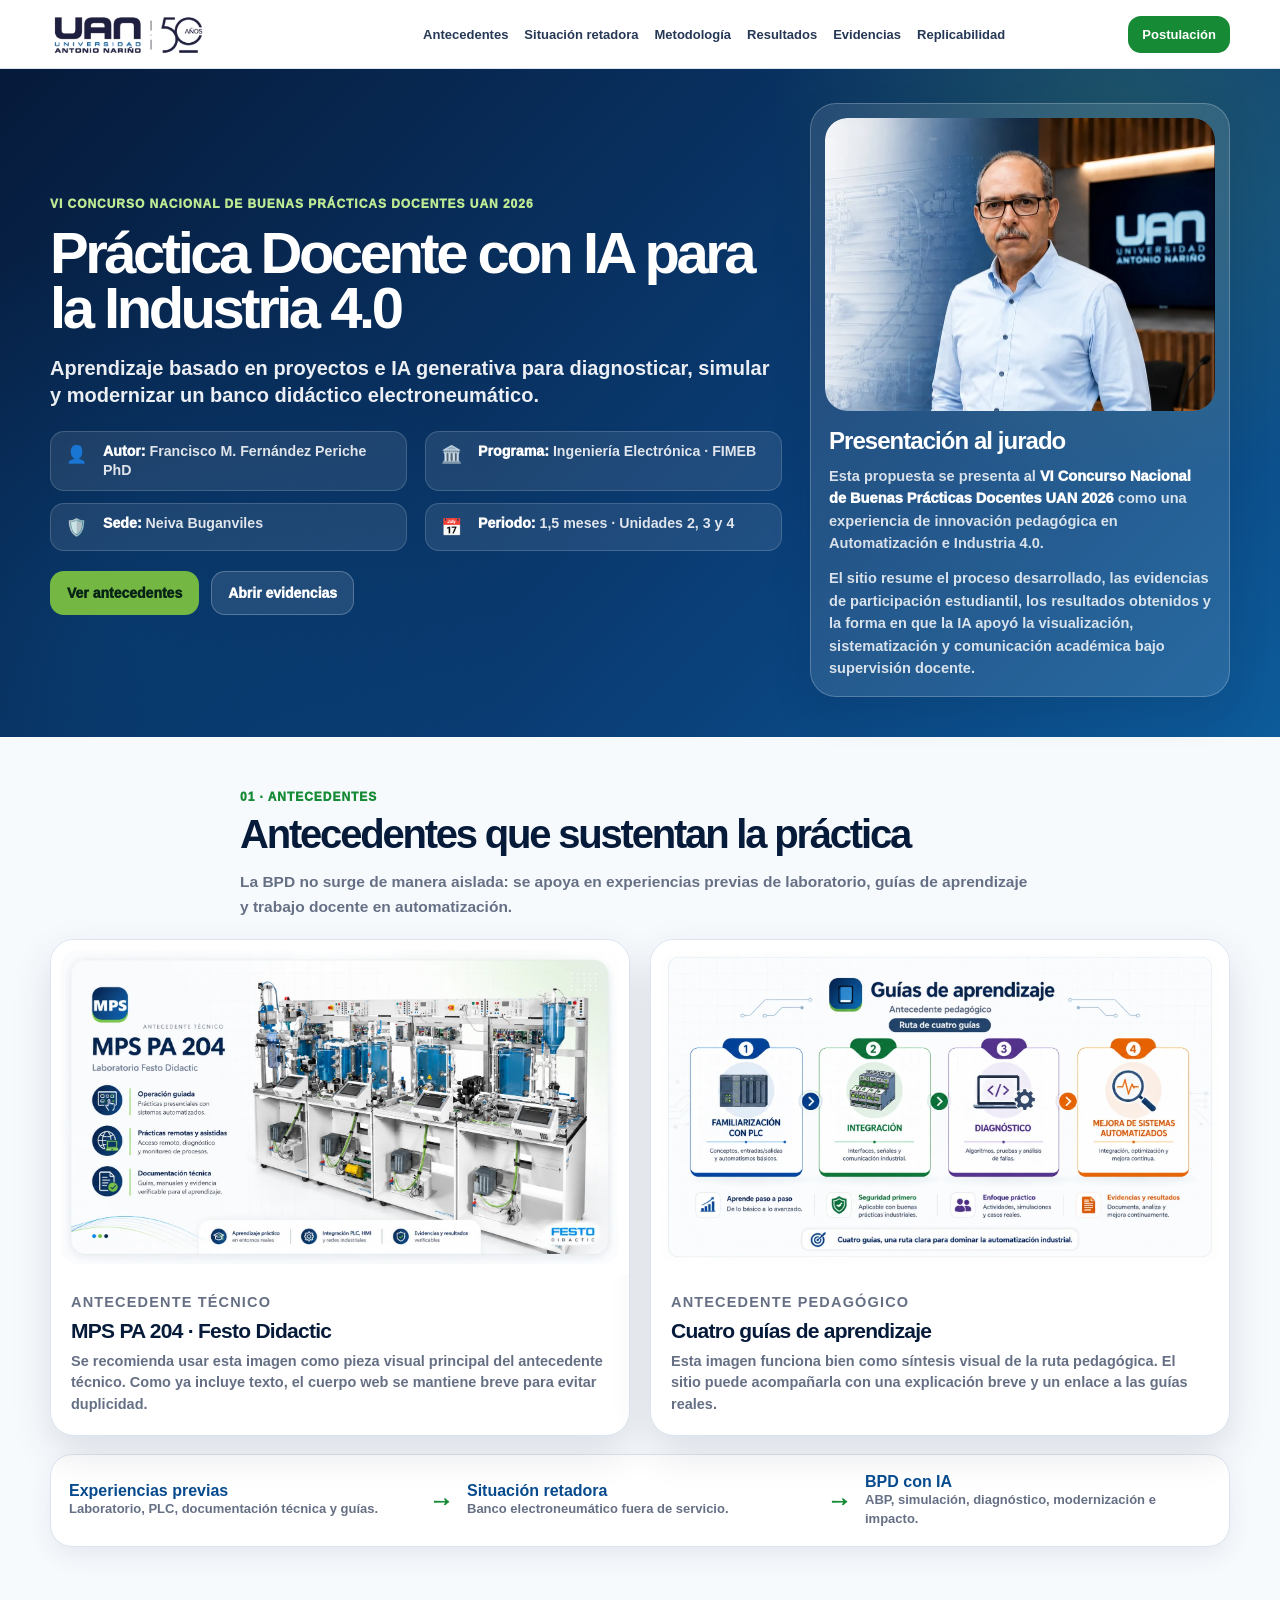
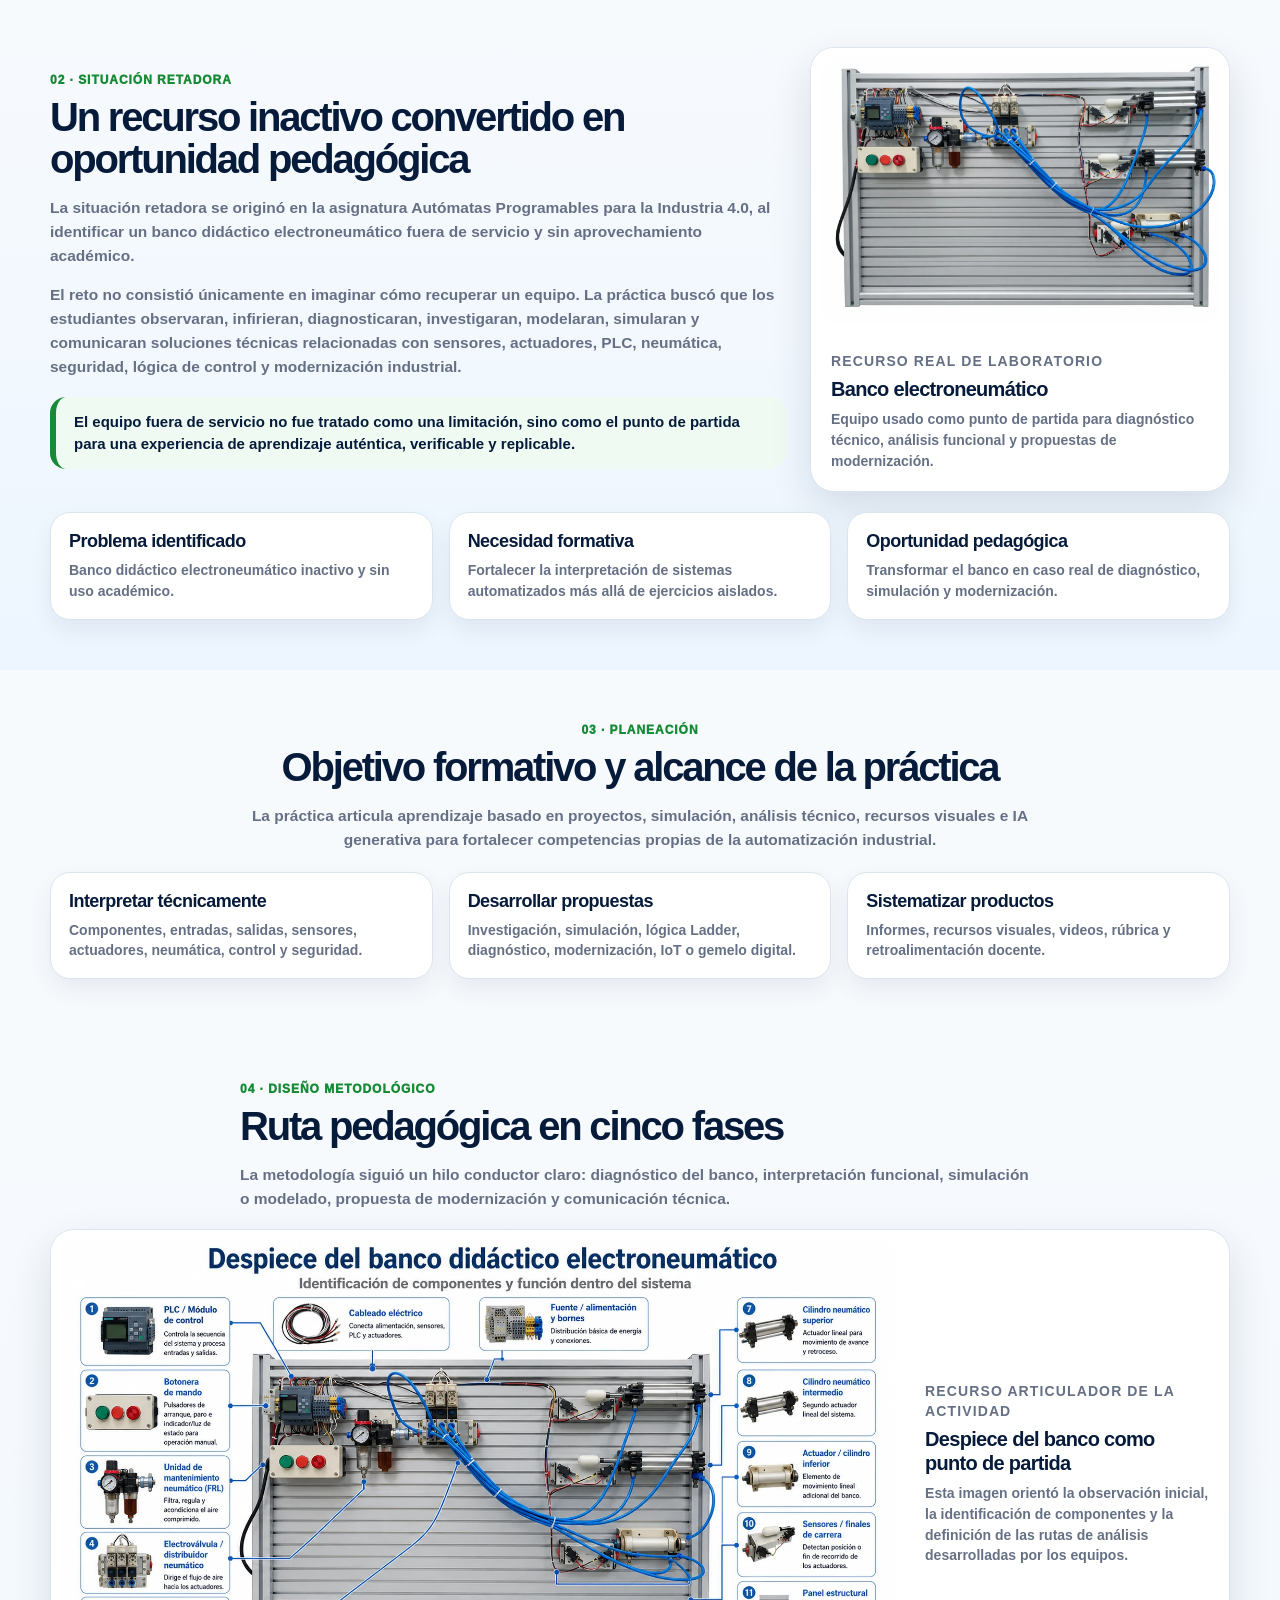
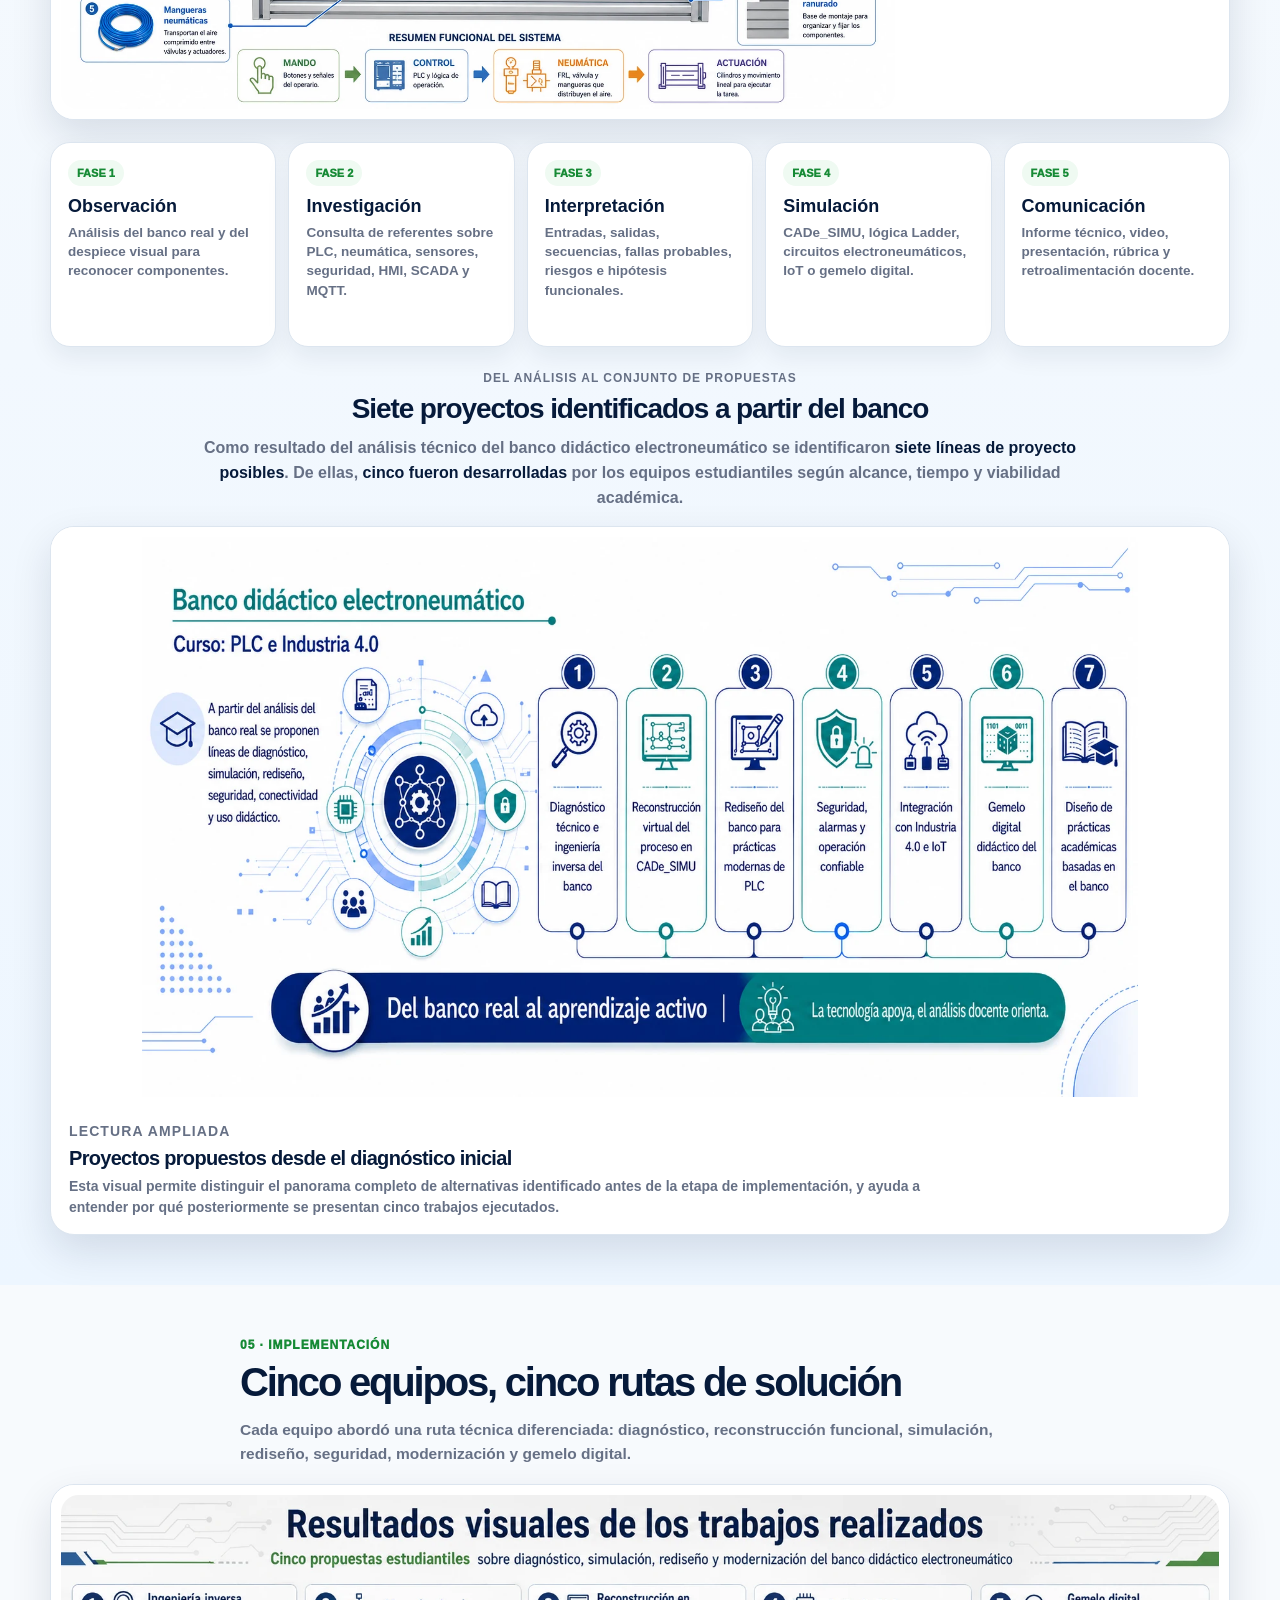
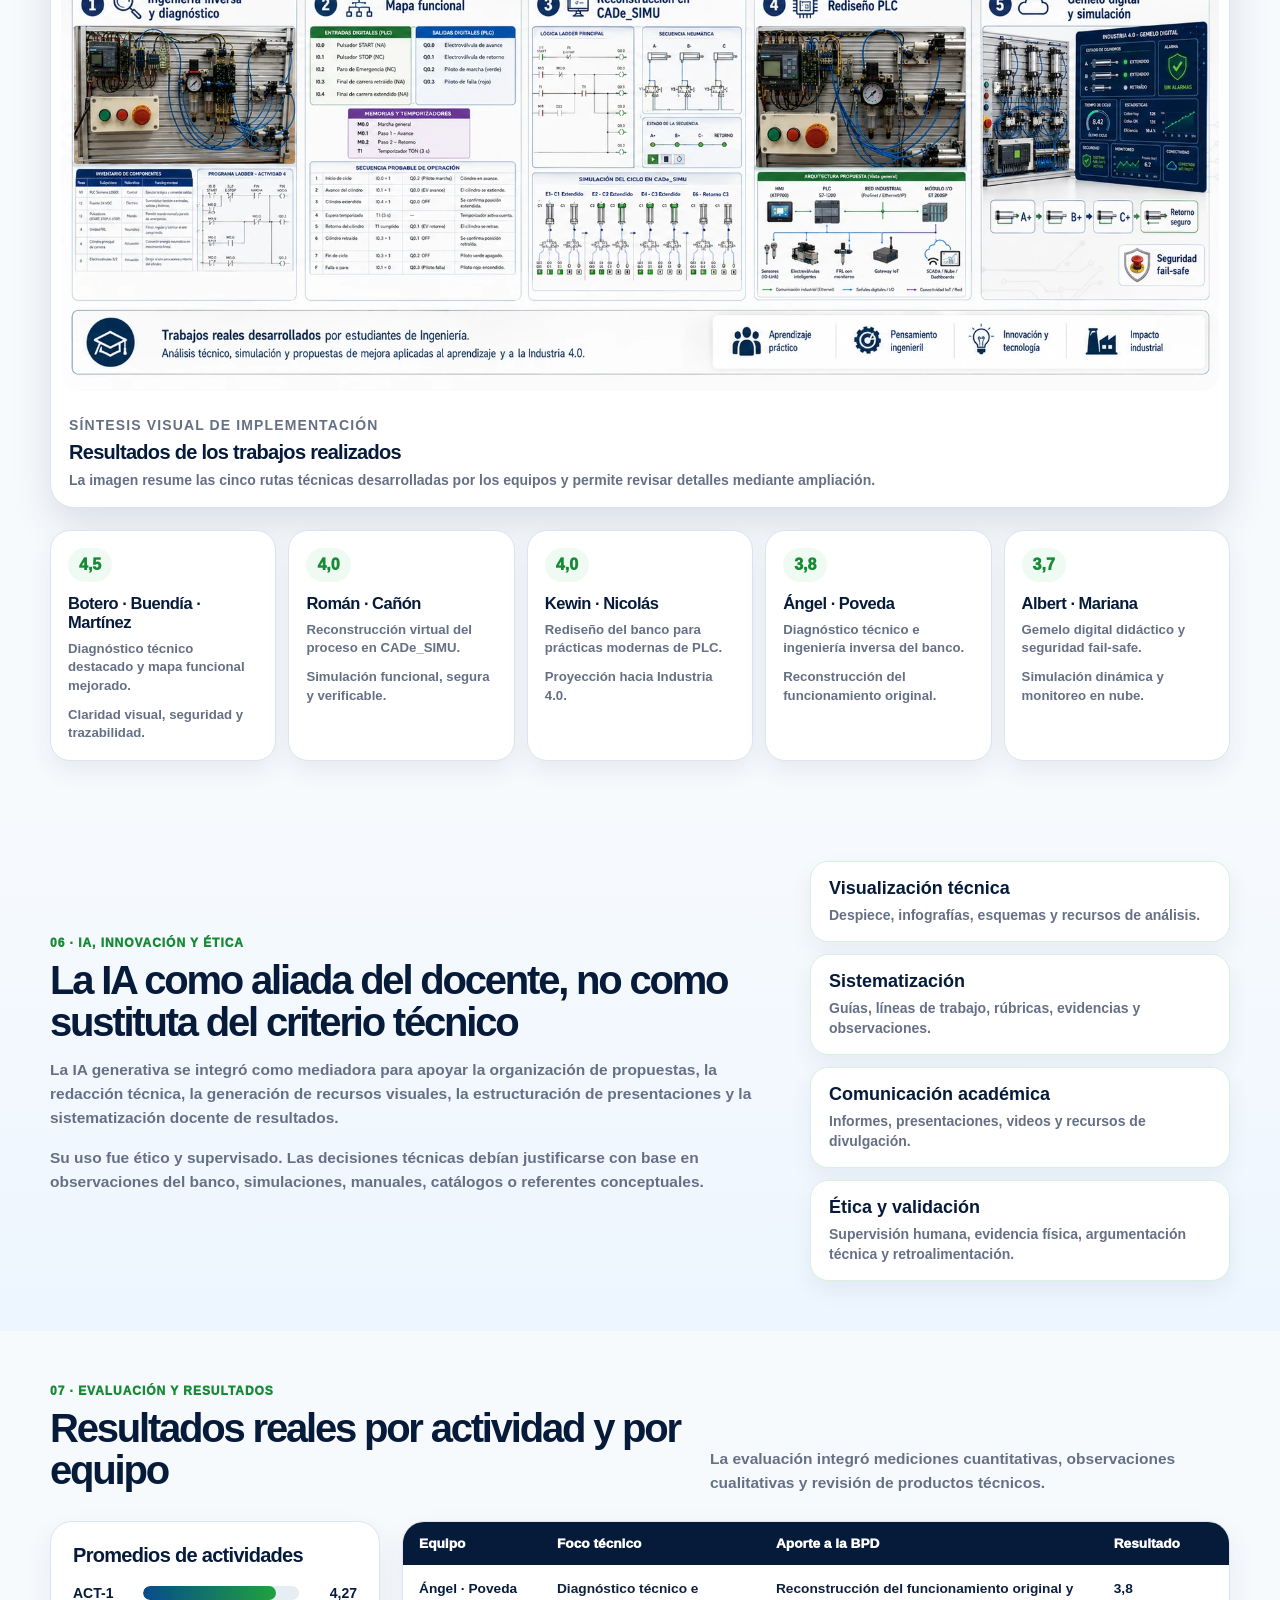
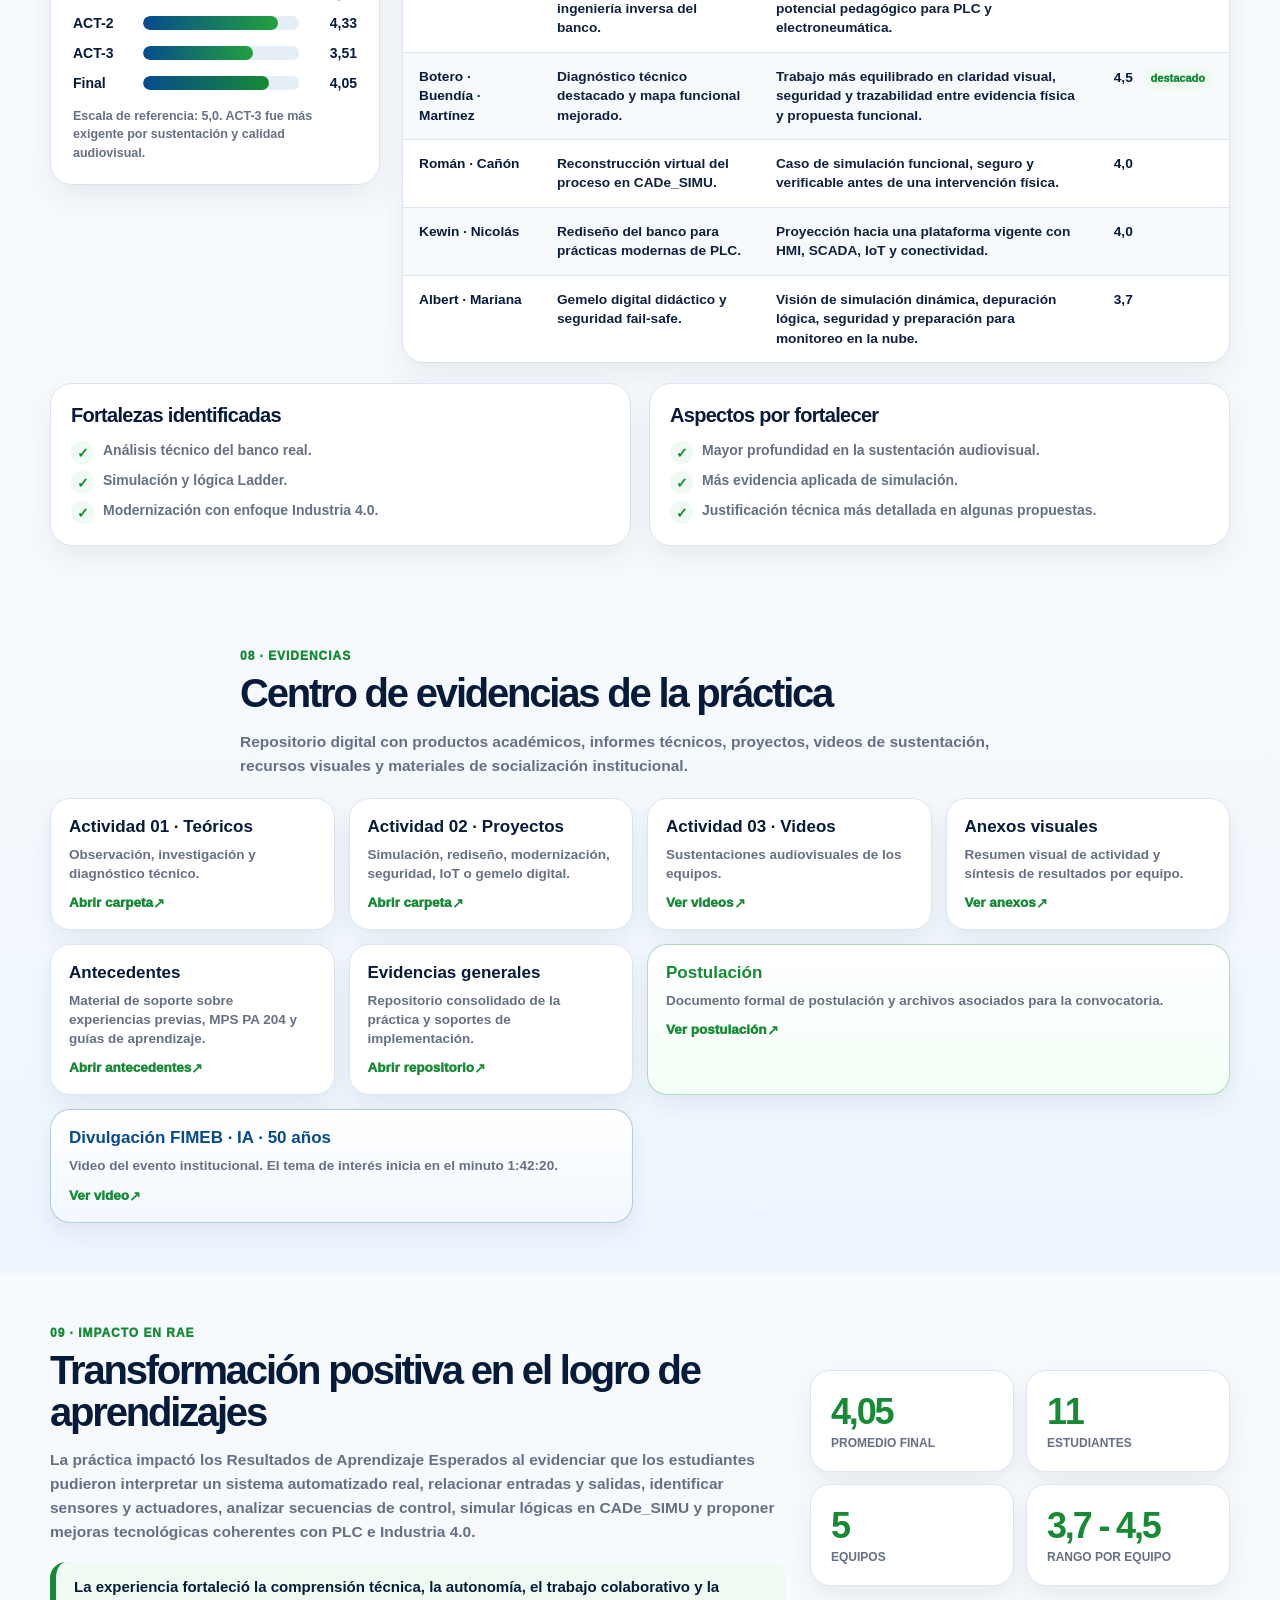
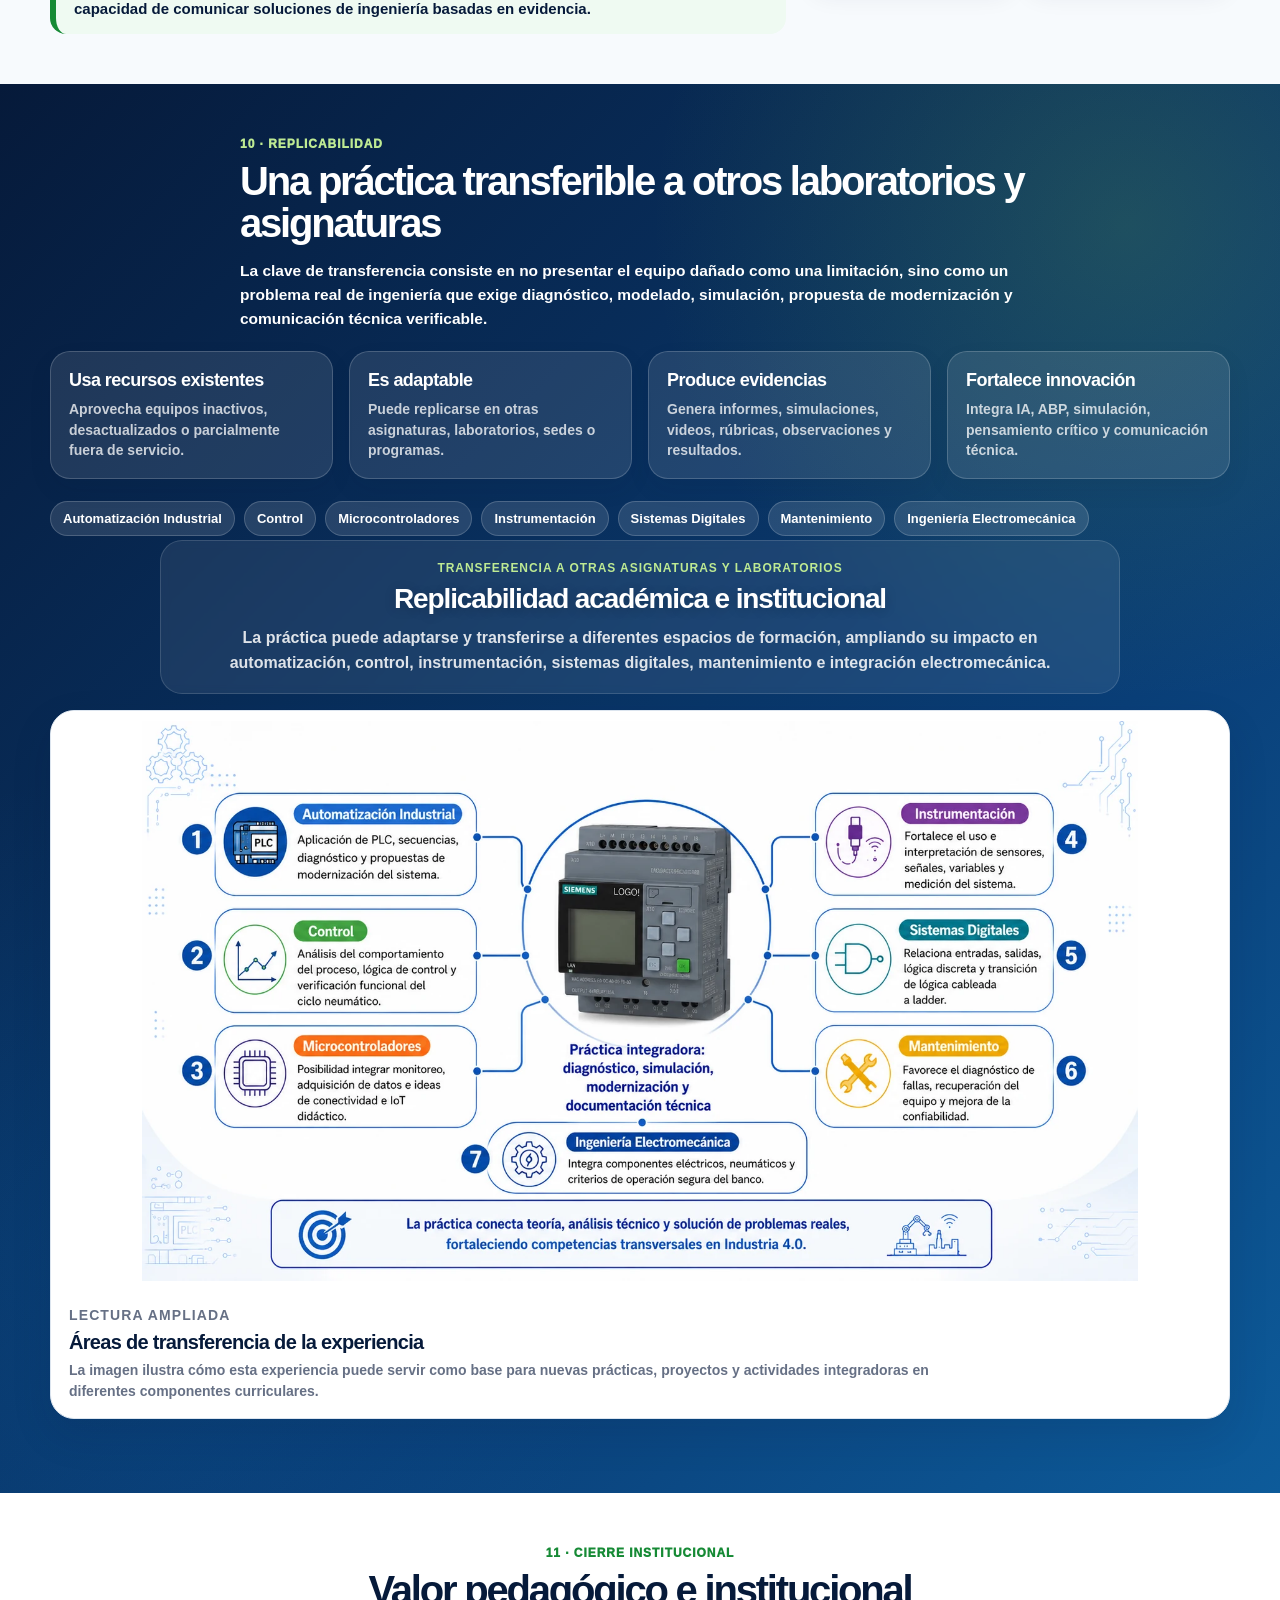
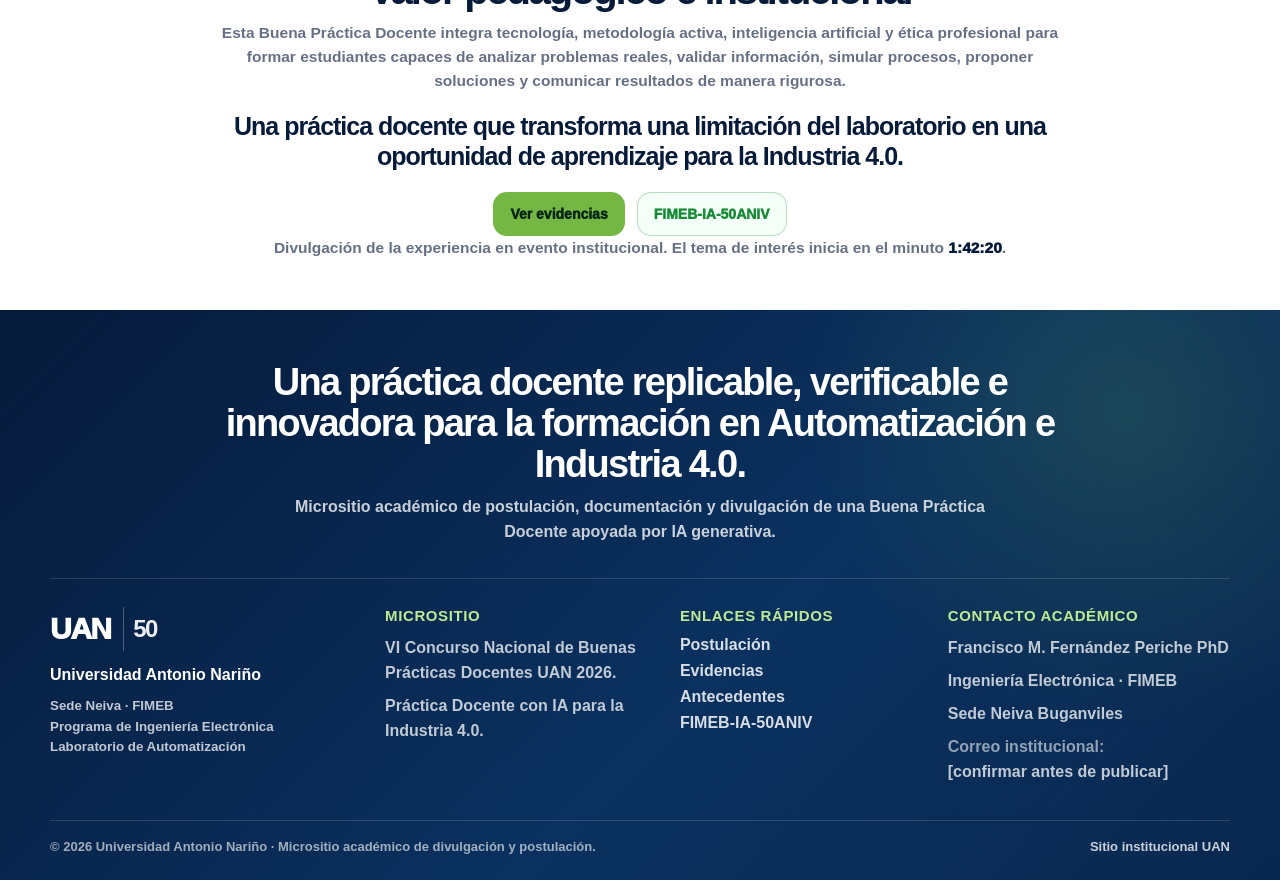
==== commit d2c70a41: "Add files via upload Restablecimiento V19" ====
--- a/index.html
+++ b/index.html
@@ -1,3966 +1,2418 @@
-<!doctype html>
-<!-- V7: encabezado compacto para Moodle, estructura semanal 4x4, proyecto transversal y parciales semanales. -->
+<!DOCTYPE html>
 <html lang="es">
 <head>
-  <meta charset="utf-8">
-  <meta name="viewport" content="width=device-width, initial-scale=1">
-  <title>Curso Vacacional: Redes de Datos y Aplicaciones IoT</title>
-  <meta name="description" content="Sitio web del curso vacacional Redes de Datos y Aplicaciones IoT: fundamentos de redes, TCP/IP, MQTT, plataformas IoT, dashboards, seguridad y proyecto integrador.">
-  <meta name="theme-color" content="#0f172a">
-  <link rel="preconnect" href="https://www.youtube-nocookie.com">
+  <meta charset="UTF-8" />
+  <meta name="viewport" content="width=device-width, initial-scale=1.0" />
+  <title>BPD UAN 2026 · Publicación v19 · Footer institucional</title>
   <style>
-
-:root {
-  --bg: #f8fafc;
-  --surface: #ffffff;
-  --surface-2: #eef2ff;
-  --text: #0f172a;
-  --muted: #475569;
-  --line: #dbe3ef;
-  --primary: #2563eb;
-  --primary-2: #7c3aed;
-  --accent: #06b6d4;
-  --success: #16a34a;
-  --warning: #f59e0b;
-  --danger: #ef4444;
-  --shadow: 0 22px 70px rgba(15, 23, 42, .14);
-  --radius: 24px;
-  --max: 1180px;
-}
-
-:root.dark {
-  --bg: #07111f;
-  --surface: #0f172a;
-  --surface-2: #12213a;
-  --text: #e2e8f0;
-  --muted: #a7b4c8;
-  --line: #1e3354;
-  --primary: #60a5fa;
-  --primary-2: #a78bfa;
-  --accent: #22d3ee;
-  --shadow: 0 22px 70px rgba(0, 0, 0, .38);
-}
-
-* {
-  box-sizing: border-box;
-}
-
-html {
-  scroll-behavior: smooth;
-}
-
-body {
-  margin: 0;
-  font-family: Inter, ui-sans-serif, system-ui, -apple-system, BlinkMacSystemFont, "Segoe UI", sans-serif;
-  background:
-    radial-gradient(circle at top left, rgba(37, 99, 235, .14), transparent 28rem),
-    radial-gradient(circle at 85% 10%, rgba(124, 58, 237, .12), transparent 24rem),
-    var(--bg);
-  color: var(--text);
-  line-height: 1.6;
-}
-
-img {
-  max-width: 100%;
-  display: block;
-}
-
-a {
-  color: inherit;
-}
-
-button,
-input,
-select,
-textarea {
-  font: inherit;
-}
-
-.skip-link {
-  position: absolute;
-  left: 1rem;
-  top: -4rem;
-  z-index: 100;
-  padding: .8rem 1rem;
-  border-radius: 999px;
-  background: var(--text);
-  color: var(--bg);
-  transition: top .2s ease;
-}
-
-.skip-link:focus {
-  top: 1rem;
-}
-
-.site-header {
-  min-height: 100vh;
-  padding: 1rem;
-}
-
-.navbar {
-  position: sticky;
-  top: 1rem;
-  z-index: 10;
-  width: min(var(--max), calc(100% - 2rem));
-  margin: 0 auto;
-  display: flex;
-  align-items: center;
-  justify-content: space-between;
-  gap: 1rem;
-  padding: .75rem;
-  border: 1px solid color-mix(in srgb, var(--line), transparent 5%);
-  border-radius: 999px;
-  background: color-mix(in srgb, var(--surface), transparent 10%);
-  backdrop-filter: blur(18px);
-  box-shadow: 0 10px 35px rgba(15, 23, 42, .10);
-}
-
-.brand {
-  display: inline-flex;
-  align-items: center;
-  gap: .75rem;
-  padding-left: .5rem;
-  font-weight: 800;
-  text-decoration: none;
-  letter-spacing: -.02em;
-}
-
-.brand-mark {
-  display: inline-grid;
-  place-items: center;
-  width: 2.45rem;
-  height: 2.45rem;
-  border-radius: 50%;
-  color: white;
-  background: linear-gradient(135deg, var(--primary), var(--primary-2));
-  font-size: .9rem;
-  box-shadow: 0 10px 25px rgba(37, 99, 235, .35);
-}
-
-.nav-links {
-  display: flex;
-  align-items: center;
-  gap: .2rem;
-}
-
-.nav-links a,
-.theme-toggle {
-  text-decoration: none;
-  border: 0;
-  background: transparent;
-  color: var(--muted);
-  padding: .75rem .9rem;
-  border-radius: 999px;
-  cursor: pointer;
-}
-
-.nav-links a:hover,
-.nav-links a:focus-visible,
-.theme-toggle:hover,
-.theme-toggle:focus-visible {
-  background: var(--surface-2);
-  color: var(--text);
-  outline: none;
-}
-
-.nav-toggle {
-  display: none;
-  border: 0;
-  background: var(--surface-2);
-  color: var(--text);
-  width: 2.6rem;
-  height: 2.6rem;
-  border-radius: 50%;
-}
-
-.hero {
-  width: min(var(--max), calc(100% - 2rem));
-  margin: 4.7rem auto 3.1rem;
-  display: grid;
-  grid-template-columns: minmax(0, .96fr) minmax(300px, .84fr);
-  align-items: center;
-  gap: 2.7rem;
-}
-
-.eyebrow {
-  margin: 0 0 .55rem;
-  color: var(--primary);
-  font-size: .74rem;
-  letter-spacing: .14em;
-  text-transform: uppercase;
-  font-weight: 800;
-}
-
-.hero-kicker {
-  display: inline-flex;
-  align-items: center;
-  gap: .45rem;
-  width: fit-content;
-  margin-bottom: .75rem;
-  padding: .38rem .78rem;
-  border: 1px solid color-mix(in srgb, var(--primary), transparent 68%);
-  border-radius: 999px;
-  background: color-mix(in srgb, var(--surface-2), transparent 12%);
-  color: var(--primary);
-  font-size: .88rem;
-  font-weight: 850;
-}
-
-h1,
-h2,
-h3 {
-  line-height: 1.08;
-  letter-spacing: -.04em;
-}
-
-h1 {
-  margin: 0;
-  font-size: clamp(2.85rem, 5.7vw, 4.9rem);
-  max-width: 13ch;
-}
-
-h2 {
-  margin: 0 0 1rem;
-  font-size: clamp(2rem, 4vw, 3.5rem);
-}
-
-h3 {
-  margin: 0 0 .7rem;
-  font-size: 1.22rem;
-}
-
-.hero-lead {
-  margin: 1rem 0 0;
-  max-width: 60ch;
-  font-size: clamp(1rem, 1.5vw, 1.12rem);
-  color: var(--muted);
-}
-
-.hero-highlights {
-  display: flex;
-  flex-wrap: wrap;
-  gap: .55rem;
-  margin-top: 1rem;
-}
-
-.hero-highlights span {
-  display: inline-flex;
-  align-items: center;
-  gap: .35rem;
-  padding: .45rem .7rem;
-  border: 1px solid var(--line);
-  border-radius: 999px;
-  background: color-mix(in srgb, var(--surface), transparent 3%);
-  color: var(--muted);
-  font-size: .86rem;
-  font-weight: 800;
-}
-
-.hero-actions {
-  display: flex;
-  flex-wrap: wrap;
-  gap: .8rem;
-  margin-top: 1.35rem;
-}
-
-.btn {
-  display: inline-flex;
-  align-items: center;
-  justify-content: center;
-  gap: .5rem;
-  min-height: 2.8rem;
-  padding: .78rem 1.12rem;
-  border-radius: 999px;
-  border: 1px solid transparent;
-  text-decoration: none;
-  font-weight: 800;
-  cursor: pointer;
-  transition: transform .2s ease, box-shadow .2s ease, background .2s ease;
-}
-
-.btn:hover,
-.btn:focus-visible {
-  transform: translateY(-2px);
-  outline: none;
-}
-
-.btn.primary {
-  background: linear-gradient(135deg, var(--primary), var(--primary-2));
-  color: white;
-  box-shadow: 0 18px 35px rgba(37, 99, 235, .28);
-}
-
-.btn.secondary {
-  color: var(--text);
-  background: var(--surface);
-  border-color: var(--line);
-}
-
-.btn.whatsapp {
-  background: #22c55e;
-  color: white;
-}
-
-.btn.small {
-  min-height: 2.5rem;
-  padding: .6rem 1rem;
-}
-
-.hero-stats {
-  display: grid;
-  grid-template-columns: repeat(4, minmax(0, 1fr));
-  gap: .6rem;
-  margin: 1.35rem 0 0;
-}
-
-.hero-stats div {
-  padding: .75rem .8rem;
-  border: 1px solid var(--line);
-  border-radius: 18px;
-  background: color-mix(in srgb, var(--surface), transparent 8%);
-}
-
-.hero-stats dt {
-  font-size: 1.45rem;
-  font-weight: 950;
-  line-height: 1;
-}
-
-.hero-stats dd {
-  margin: .18rem 0 0;
-  color: var(--muted);
-  font-size: .86rem;
-}
-
-.hero-visual {
-  position: relative;
-}
-
-.hero-visual img {
-  width: 100%;
-  max-height: 320px;
-  object-fit: contain;
-  border-radius: 30px;
-  box-shadow: var(--shadow);
-}
-
-.hero-visual::after {
-  content: "Arquitectura base del Proyecto IoT";
-  position: absolute;
-  left: 1rem;
-  bottom: 1rem;
-  display: inline-flex;
-  align-items: center;
-  padding: .42rem .72rem;
-  border-radius: 999px;
-  background: rgba(255, 255, 255, .88);
-  color: #0f172a;
-  font-size: .82rem;
-  font-weight: 900;
-  box-shadow: 0 12px 28px rgba(15, 23, 42, .18);
-}
-
-:root.dark .hero-visual::after {
-  background: rgba(15, 23, 42, .82);
-  color: #e2e8f0;
-}
-
-.section {
-  width: min(var(--max), calc(100% - 2rem));
-  margin: 0 auto 5.5rem;
-}
-
-.section-heading {
-  max-width: 760px;
-  margin-bottom: 2rem;
-}
-
-.section-heading p,
-.intro-grid > div > p,
-.project-copy p,
-.contact-copy p {
-  color: var(--muted);
-}
-
-.intro-grid {
-  display: grid;
-  grid-template-columns: .9fr 1.25fr;
-  gap: 2rem;
-  align-items: start;
-}
-
-.feature-grid {
-  display: grid;
-  grid-template-columns: repeat(3, minmax(0, 1fr));
-  gap: 1rem;
-}
-
-.feature-grid article,
-.resource-card,
-.module-card,
-.project-panel,
-.roadmap-card,
-.contact-form,
-.downloads,
-.faq details,
-.video-card {
-  border: 1px solid var(--line);
-  border-radius: var(--radius);
-  background: color-mix(in srgb, var(--surface), transparent 0%);
-  box-shadow: 0 12px 30px rgba(15, 23, 42, .06);
-}
-
-.feature-grid article {
-  padding: 1.3rem;
-}
-
-.icon {
-  display: inline-grid;
-  place-items: center;
-  width: 3rem;
-  height: 3rem;
-  margin-bottom: 1rem;
-  border-radius: 18px;
-  background: var(--surface-2);
-  color: var(--primary);
-  font-size: 1.45rem;
-  font-weight: 900;
-}
-
-.architecture img {
-  border-radius: 28px;
-  box-shadow: var(--shadow);
-}
-
-.toolbar {
-  display: flex;
-  align-items: end;
-  justify-content: space-between;
-  gap: 1rem;
-  margin-bottom: 1.4rem;
-  flex-wrap: wrap;
-}
-
-.search-box {
-  display: grid;
-  gap: .35rem;
-  min-width: min(100%, 340px);
-  color: var(--muted);
-  font-weight: 700;
-}
-
-.search-box input,
-.contact-form input,
-.contact-form select,
-.contact-form textarea {
-  width: 100%;
-  border: 1px solid var(--line);
-  border-radius: 16px;
-  padding: .9rem 1rem;
-  background: var(--surface);
-  color: var(--text);
-}
-
-.search-box input:focus,
-.contact-form input:focus,
-.contact-form select:focus,
-.contact-form textarea:focus {
-  outline: 3px solid color-mix(in srgb, var(--primary), transparent 75%);
-  border-color: var(--primary);
-}
-
-.filter-buttons {
-  display: flex;
-  gap: .5rem;
-  flex-wrap: wrap;
-}
-
-.filter-btn {
-  border: 1px solid var(--line);
-  background: var(--surface);
-  color: var(--muted);
-  padding: .7rem .95rem;
-  border-radius: 999px;
-  font-weight: 800;
-  cursor: pointer;
-}
-
-.filter-btn.active,
-.filter-btn:hover,
-.filter-btn:focus-visible {
-  background: var(--text);
-  color: var(--bg);
-  outline: none;
-}
-
-.modules-grid {
-  display: grid;
-  grid-template-columns: repeat(2, minmax(0, 1fr));
-  gap: 1.1rem;
-}
-
-.module-card {
-  overflow: hidden;
-  display: grid;
-  grid-template-columns: 220px 1fr;
-  min-height: 310px;
-}
-
-.module-card[hidden] {
-  display: none;
-}
-
-.module-media {
-  display: block;
-  min-height: 100%;
-  background: var(--surface-2);
-}
-
-.module-media img {
-  width: 100%;
-  height: 100%;
-  object-fit: contain;
-}
-
-.module-body {
-  padding: 1.35rem;
-}
-
-.module-meta {
-  display: flex;
-  gap: .5rem;
-  flex-wrap: wrap;
-  margin-bottom: .85rem;
-  color: var(--primary);
-  font-size: .82rem;
-  font-weight: 900;
-}
-
-.module-meta span {
-  border: 1px solid color-mix(in srgb, var(--primary), transparent 55%);
-  border-radius: 999px;
-  padding: .25rem .55rem;
-}
-
-.module-body p {
-  color: var(--muted);
-}
-
-.module-detail {
-  margin: .65rem 0;
-  color: var(--muted);
-  font-size: .95rem;
-}
-
-.chips {
-  display: flex;
-  gap: .35rem;
-  flex-wrap: wrap;
-  margin: 1rem 0;
-}
-
-.chip {
-  display: inline-flex;
-  align-items: center;
-  min-height: 1.75rem;
-  padding: .25rem .55rem;
-  border-radius: 999px;
-  background: var(--surface-2);
-  color: var(--muted);
-  font-size: .78rem;
-  font-weight: 800;
-}
-
-.text-link {
-  display: inline-flex;
-  align-items: center;
-  color: var(--primary);
-  font-weight: 900;
-  text-decoration: none;
-}
-
-.text-link::after {
-  content: " →";
-}
-
-.text-link:hover,
-.text-link:focus-visible {
-  text-decoration: underline;
-  outline: none;
-}
-
-.project {
-  display: grid;
-  grid-template-columns: 1fr .75fr;
-  gap: 1.4rem;
-  align-items: stretch;
-  padding: 2rem;
-  border-radius: calc(var(--radius) + 10px);
-  background:
-    radial-gradient(circle at 85% 15%, rgba(34, 211, 238, .18), transparent 18rem),
-    linear-gradient(135deg, color-mix(in srgb, var(--surface-2), transparent 8%), color-mix(in srgb, var(--surface), transparent 4%));
-  border: 1px solid var(--line);
-}
-
-.checklist {
-  display: grid;
-  gap: .7rem;
-  margin-top: 1.2rem;
-}
-
-.checklist label {
-  display: flex;
-  align-items: center;
-  gap: .6rem;
-  padding: .7rem .8rem;
-  border-radius: 16px;
-  background: color-mix(in srgb, var(--surface), transparent 20%);
-  color: var(--muted);
-}
-
-.checklist input {
-  accent-color: var(--primary);
-}
-
-.project-panel {
-  padding: 1.4rem;
-}
-
-.project-highlight {
-  margin: 1.15rem 0 1rem;
-  padding: 1.1rem 1.2rem;
-  border: 1px solid color-mix(in srgb, var(--primary), transparent 72%);
-  border-radius: 22px;
-  background: color-mix(in srgb, var(--surface), transparent 18%);
-}
-
-.project-highlight h3 {
-  margin: 0 0 .45rem;
-}
-
-.project-highlight p {
-  margin: 0;
-}
-
-.project-scope-list {
-  display: grid;
-  gap: .65rem;
-  margin: .8rem 0 1.2rem;
-  padding: 0;
-  list-style: none;
-}
-
-.project-scope-list li {
-  padding: .75rem .85rem;
-  border: 1px solid var(--line);
-  border-radius: 16px;
-  background: color-mix(in srgb, var(--surface-2), transparent 42%);
-  color: var(--muted);
-}
-
-.project-roadmap-grid {
-  display: grid;
-  grid-template-columns: repeat(4, minmax(0, 1fr));
-  gap: 1rem;
-}
-
-.roadmap-card {
-  position: relative;
-  overflow: hidden;
-  padding: 1.25rem;
-  display: grid;
-  gap: .75rem;
-}
-
-.roadmap-card::before {
-  content: "";
-  position: absolute;
-  inset: 0 0 auto;
-  height: .42rem;
-  background: linear-gradient(90deg, var(--primary), var(--primary-2), var(--accent));
-}
-
-.roadmap-week {
-  display: inline-flex;
-  width: fit-content;
-  align-items: center;
-  border-radius: 999px;
-  padding: .35rem .65rem;
-  background: var(--surface-2);
-  color: var(--primary);
-  font-weight: 900;
-  font-size: .82rem;
-}
-
-.roadmap-card h3 {
-  margin: 0;
-}
-
-.roadmap-card ul {
-  margin: 0;
-  padding-left: 1.15rem;
-  color: var(--muted);
-}
-
-.roadmap-card li + li {
-  margin-top: .35rem;
-}
-
-.roadmap-card p {
-  margin: 0;
-  padding-top: .75rem;
-  border-top: 1px solid var(--line);
-  color: var(--muted);
-}
-
-pre {
-  margin: 1rem 0;
-  padding: 1rem;
-  overflow: auto;
-  border-radius: 18px;
-  background: #020617;
-  color: #dbeafe;
-  font-size: .9rem;
-}
-
-.timeline {
-  position: relative;
-  list-style: none;
-  margin: 0;
-  padding: 0;
-  display: grid;
-  gap: .9rem;
-}
-
-.timeline li {
-  display: grid;
-  grid-template-columns: 3rem 1fr;
-  gap: 1rem;
-  align-items: start;
-  padding: 1rem;
-  border: 1px solid var(--line);
-  border-radius: 22px;
-  background: var(--surface);
-}
-
-.timeline-dot {
-  display: inline-grid;
-  place-items: center;
-  width: 2.8rem;
-  height: 2.8rem;
-  border-radius: 50%;
-  background: linear-gradient(135deg, var(--primary), var(--primary-2));
-  color: white;
-  font-weight: 900;
-}
-
-.timeline p {
-  margin: .3rem 0 0;
-  color: var(--muted);
-}
-
-.resources-grid {
-  display: grid;
-  grid-template-columns: repeat(3, minmax(0, 1fr));
-  gap: 1rem;
-}
-
-.resource-card {
-  padding: 1.25rem;
-}
-
-.resource-card p:not(.eyebrow) {
-  color: var(--muted);
-}
-
-.videos-grid {
-  display: grid;
-  grid-template-columns: repeat(3, minmax(0, 1fr));
-  gap: 1rem;
-}
-
-.video-card {
-  overflow: hidden;
-}
-
-.video-card > div:not(.video-frame) {
-  padding: 1.2rem;
-}
-
-.video-card p {
-  color: var(--muted);
-}
-
-.video-frame {
-  position: relative;
-  aspect-ratio: 16 / 9;
-  background: #020617;
-}
-
-.video-frame iframe {
-  position: absolute;
-  inset: 0;
-  width: 100%;
-  height: 100%;
-  border: 0;
-}
-
-.downloads {
-  padding: 1.6rem;
-}
-
-.download-list {
-  columns: 2;
-  padding-left: 1.1rem;
-}
-
-.download-list a {
-  color: var(--primary);
-  font-weight: 800;
-}
-
-.faq {
-  display: grid;
-  gap: .8rem;
-}
-
-.faq details {
-  padding: 1.05rem 1.2rem;
-}
-
-.faq summary {
-  cursor: pointer;
-  font-weight: 900;
-}
-
-.faq p {
-  color: var(--muted);
-}
-
-.contact {
-  display: grid;
-  grid-template-columns: .85fr 1.15fr;
-  gap: 1.4rem;
-  align-items: start;
-  padding: 2rem;
-  border-radius: calc(var(--radius) + 10px);
-  background: linear-gradient(135deg, color-mix(in srgb, var(--primary), transparent 87%), color-mix(in srgb, var(--primary-2), transparent 88%));
-  border: 1px solid var(--line);
-}
-
-.contact-form {
-  padding: 1.3rem;
-  display: grid;
-  gap: 1rem;
-}
-
-.contact-form label {
-  display: grid;
-  gap: .35rem;
-  color: var(--muted);
-  font-weight: 800;
-}
-
-.form-status {
-  margin: 0;
-  color: var(--success);
-  font-weight: 900;
-}
-
-.site-footer {
-  width: min(var(--max), calc(100% - 2rem));
-  margin: 0 auto 1rem;
-  display: flex;
-  justify-content: space-between;
-  gap: 1rem;
-  padding: 1.3rem;
-  border-radius: 26px;
-  background: var(--text);
-  color: var(--bg);
-}
-
-.site-footer p {
-  margin: .35rem 0 0;
-  opacity: .75;
-}
-
-.site-footer a {
-  font-weight: 900;
-  text-decoration: none;
-}
-
-@media (max-width: 980px) {
-  .hero,
-  .intro-grid,
-  .project,
-  .contact {
-    grid-template-columns: 1fr;
-  }
-
-  .feature-grid,
-  .resources-grid,
-  .videos-grid,
-  .project-roadmap-grid {
-    grid-template-columns: repeat(2, minmax(0, 1fr));
-  }
-
-  .modules-grid {
-    grid-template-columns: 1fr;
-  }
-
-  .module-card {
-    grid-template-columns: 260px 1fr;
-  }
-}
-
-@media (max-width: 720px) {
-  .site-header {
-    padding: .5rem;
-  }
-
-  .navbar {
-    width: calc(100% - 1rem);
-    border-radius: 24px;
-    align-items: flex-start;
-    flex-wrap: wrap;
-  }
-
-  .nav-toggle {
-    display: inline-grid;
-    place-items: center;
-  }
-
-  .nav-links {
-    display: none;
-    width: 100%;
-    flex-direction: column;
-    align-items: stretch;
-    padding: .5rem;
-  }
-
-  .nav-links.open {
-    display: flex;
-  }
-
-  .nav-links a,
-  .theme-toggle {
-    text-align: left;
-  }
-
-  .hero {
-    width: calc(100% - 1rem);
-    margin-top: 3.8rem;
-    gap: 2rem;
-  }
-
-  .hero-stats {
-    grid-template-columns: 1fr;
-  }
-
-  .section {
-    width: calc(100% - 1rem);
-    margin-bottom: 4rem;
-  }
-
-  .feature-grid,
-  .resources-grid,
-  .videos-grid,
-  .project-roadmap-grid {
-    grid-template-columns: 1fr;
-  }
-
-  .module-card {
-    grid-template-columns: 1fr;
-  }
-
-  .module-media img {
-    height: 220px;
-  }
-
-  .download-list {
-    columns: 1;
-  }
-
-  .site-footer {
-    width: calc(100% - 1rem);
-    flex-direction: column;
-  }
-}
-
-@media (prefers-reduced-motion: reduce) {
-  *,
-  html {
-    scroll-behavior: auto !important;
-  }
-
-  .btn {
-    transition: none;
-  }
-}
-
-
-/* ==========================================================
-   V2 PRUEBA: tarjetas de actividades sin recorte de diapositivas
-   - La imagen se muestra completa con object-fit: contain.
-   - La tarjeta deja de forzar la miniatura lateral.
-   - Al hacer clic en la miniatura, se abre la imagen completa.
-   ========================================================== */
-
-.modules-grid {
-  grid-template-columns: repeat(auto-fit, minmax(min(100%, 520px), 1fr));
-  gap: 1.3rem;
-}
-
-.module-card {
-  display: flex;
-  flex-direction: column;
-  min-height: 0;
-  overflow: hidden;
-}
-
-.module-media {
-  position: relative;
-  display: flex;
-  align-items: center;
-  justify-content: center;
-  min-height: 0;
-  aspect-ratio: 16 / 9;
-  padding: .8rem;
-  border-bottom: 1px solid var(--line);
-  background:
-    radial-gradient(circle at 20% 20%, color-mix(in srgb, var(--primary), transparent 86%), transparent 35%),
-    var(--surface-2);
-  cursor: zoom-in;
-}
-
-.module-media img {
-  width: 100%;
-  height: 100%;
-  max-height: 360px;
-  object-fit: contain;
-  object-position: center;
-  display: block;
-  border-radius: 14px;
-  background: #fff;
-  box-shadow: 0 10px 24px rgba(15, 23, 42, .10);
-  transition: transform .2s ease;
-}
-
-.module-media:hover img,
-.module-media:focus-visible img {
-  transform: scale(1.01);
-}
-
-.module-media::after {
-  content: "Ver imagen completa";
-  position: absolute;
-  right: .9rem;
-  bottom: .9rem;
-  padding: .35rem .55rem;
-  border-radius: 999px;
-  background: color-mix(in srgb, var(--surface), transparent 12%);
-  color: var(--text);
-  border: 1px solid var(--line);
-  font-size: .72rem;
-  font-weight: 800;
-  box-shadow: 0 8px 20px rgba(15, 23, 42, .10);
-}
-
-.module-body {
-  padding: 1.35rem;
-}
-
-@media (max-width: 720px) {
-  .module-media {
-    aspect-ratio: 16 / 9;
-    padding: .55rem;
-  }
-
-  .module-media img {
-    height: 100%;
-    max-height: none;
-  }
-
-  .module-media::after {
-    font-size: .68rem;
-    right: .65rem;
-    bottom: .65rem;
-  }
-}
-
-
-
-/* V3: cuestionarios interactivos y ajuste definitivo de imágenes de módulos */
-.module-card {
-  height: auto;
-}
-
-.module-media {
-  min-height: auto;
-  padding: .85rem;
-  display: grid;
-  place-items: center;
-}
-
-.module-media img {
-  width: 100%;
-  height: auto;
-  max-height: 260px;
-  object-fit: contain;
-  object-position: center;
-  border-radius: 18px;
-}
-
-.quizzes {
-  scroll-margin-top: 7rem;
-}
-
-.quiz-app {
-  display: grid;
-  grid-template-columns: 280px minmax(0, 1fr);
-  gap: 1.2rem;
-  align-items: start;
-}
-
-.quiz-tabs,
-.quiz-panel {
-  border: 1px solid var(--line);
-  border-radius: var(--radius);
-  background: color-mix(in srgb, var(--surface), transparent 0%);
-  box-shadow: 0 12px 30px rgba(15, 23, 42, .06);
-}
-
-.quiz-tabs {
-  padding: .75rem;
-  display: grid;
-  gap: .55rem;
-  position: sticky;
-  top: 6rem;
-}
-
-.quiz-tab {
-  border: 1px solid var(--line);
-  border-radius: 18px;
-  background: var(--surface);
-  color: var(--text);
-  padding: .8rem .9rem;
-  text-align: left;
-  cursor: pointer;
-  display: grid;
-  gap: .15rem;
-}
-
-.quiz-tab strong {
-  font-size: .92rem;
-}
-
-.quiz-tab span {
-  color: var(--muted);
-  font-size: .82rem;
-}
-
-.quiz-tab.active,
-.quiz-tab:hover,
-.quiz-tab:focus-visible {
-  border-color: color-mix(in srgb, var(--primary), transparent 45%);
-  background: var(--surface-2);
-  outline: none;
-}
-
-.quiz-score-pill {
-  justify-self: start;
-  margin-top: .25rem;
-  border-radius: 999px;
-  padding: .2rem .5rem;
-  font-size: .74rem;
-  font-weight: 900;
-  background: color-mix(in srgb, var(--accent), transparent 82%);
-  color: var(--text);
-}
-
-.quiz-panel {
-  padding: 1.35rem;
-}
-
-.quiz-header {
-  display: flex;
-  justify-content: space-between;
-  gap: 1rem;
-  align-items: start;
-  padding-bottom: 1rem;
-  border-bottom: 1px solid var(--line);
-  margin-bottom: 1rem;
-}
-
-.quiz-header h3 {
-  margin: .15rem 0 .25rem;
-}
-
-.quiz-header p {
-  margin: 0;
-  color: var(--muted);
-}
-
-.quiz-progress {
-  min-width: 120px;
-  text-align: right;
-  color: var(--muted);
-  font-weight: 800;
-}
-
-.quiz-form {
-  display: grid;
-  gap: 1rem;
-}
-
-.quiz-question {
-  border: 1px solid var(--line);
-  border-radius: 20px;
-  padding: 1rem;
-  background: color-mix(in srgb, var(--surface), transparent 0%);
-}
-
-.quiz-question legend {
-  font-weight: 850;
-  margin-bottom: .8rem;
-}
-
-.quiz-options {
-  display: grid;
-  gap: .55rem;
-}
-
-.quiz-answer {
-  display: flex;
-  gap: .65rem;
-  align-items: flex-start;
-  padding: .7rem .75rem;
-  border: 1px solid var(--line);
-  border-radius: 16px;
-  cursor: pointer;
-  color: var(--muted);
-}
-
-.quiz-answer input {
-  margin-top: .2rem;
-  accent-color: var(--primary);
-}
-
-.quiz-answer:hover {
-  border-color: color-mix(in srgb, var(--primary), transparent 50%);
-  background: var(--surface-2);
-}
-
-.quiz-answer.correct {
-  border-color: color-mix(in srgb, var(--success), transparent 35%);
-  background: color-mix(in srgb, var(--success), transparent 88%);
-  color: var(--text);
-}
-
-.quiz-answer.wrong {
-  border-color: color-mix(in srgb, var(--danger), transparent 35%);
-  background: color-mix(in srgb, var(--danger), transparent 90%);
-  color: var(--text);
-}
-
-.quiz-feedback {
-  display: none;
-  margin: .75rem 0 0;
-  padding: .75rem .85rem;
-  border-radius: 16px;
-  background: var(--surface-2);
-  color: var(--muted);
-  font-size: .94rem;
-}
-
-.quiz-question.reviewed .quiz-feedback {
-  display: block;
-}
-
-.quiz-actions {
-  display: flex;
-  flex-wrap: wrap;
-  gap: .75rem;
-  align-items: center;
-  margin-top: .5rem;
-}
-
-.quiz-result {
-  font-weight: 900;
-  color: var(--primary);
-}
-
-.quiz-warning {
-  color: var(--danger);
-  font-weight: 800;
-}
-
-@media (max-width: 980px) {
-  .quiz-app {
-    grid-template-columns: 1fr;
-  }
-
-  .quiz-tabs {
-    position: static;
-    grid-template-columns: repeat(2, minmax(0, 1fr));
-  }
-
-  .quiz-header {
-    display: grid;
-  }
-
-  .quiz-progress {
-    text-align: left;
-  }
-}
-
-@media (max-width: 620px) {
-  .quiz-tabs {
-    grid-template-columns: 1fr;
-  }
-
-  .quiz-panel {
-    padding: 1rem;
-  }
-}
-
-
-/* V4: parcial habilitado por contraseña */
-.partial-exam {
-  scroll-margin-top: 7rem;
-}
-
-.partial-gate-card,
-.partial-app {
-  border: 1px solid var(--line);
-  border-radius: var(--radius);
-  background:
-    linear-gradient(135deg, color-mix(in srgb, var(--surface), transparent 0%), color-mix(in srgb, var(--surface-2), transparent 12%));
-  box-shadow: var(--shadow);
-}
-
-.partial-gate-card {
-  display: grid;
-  grid-template-columns: minmax(0, 1.1fr) minmax(320px, .9fr);
-  gap: 1.4rem;
-  padding: 1.4rem;
-  align-items: center;
-}
-
-.partial-gate-copy h3 {
-  margin: .25rem 0 .5rem;
-  font-size: clamp(1.3rem, 2vw, 1.8rem);
-}
-
-.partial-gate-copy p {
-  margin: 0;
-  color: var(--muted);
-}
-
-.partial-lock {
-  display: inline-grid;
-  place-items: center;
-  width: 3rem;
-  height: 3rem;
-  border-radius: 18px;
-  background: color-mix(in srgb, var(--primary), transparent 82%);
-  border: 1px solid color-mix(in srgb, var(--primary), transparent 60%);
-  font-size: 1.45rem;
-}
-
-.partial-rules {
-  margin: 1rem 0 0;
-  padding-left: 1.2rem;
-  color: var(--muted);
-}
-
-.partial-unlock-form {
-  display: grid;
-  gap: .7rem;
-  padding: 1rem;
-  border: 1px solid var(--line);
-  border-radius: 20px;
-  background: color-mix(in srgb, var(--surface), transparent 0%);
-}
-
-.partial-unlock-form label {
-  font-weight: 850;
-}
-
-.partial-password-row {
-  display: grid;
-  grid-template-columns: minmax(0, 1fr) auto;
-  gap: .7rem;
-}
-
-.partial-password-row input,
-.partial-student input {
-  width: 100%;
-  border: 1px solid var(--line);
-  border-radius: 16px;
-  padding: .85rem 1rem;
-  background: var(--surface);
-  color: var(--text);
-}
-
-.partial-status {
-  margin: 0;
-  min-height: 1.5rem;
-  color: var(--muted);
-  font-weight: 800;
-}
-
-.partial-status.error {
-  color: var(--danger);
-}
-
-.partial-status.ok {
-  color: var(--success);
-}
-
-.partial-app {
-  padding: 1.35rem;
-}
-
-.partial-app[hidden] {
-  display: none;
-}
-
-.partial-header {
-  display: grid;
-  grid-template-columns: minmax(0, 1fr) auto;
-  gap: 1rem;
-  align-items: start;
-  padding-bottom: 1rem;
-  border-bottom: 1px solid var(--line);
-  margin-bottom: 1rem;
-}
-
-.partial-header h3 {
-  margin: .15rem 0 .25rem;
-}
-
-.partial-header p {
-  margin: 0;
-  color: var(--muted);
-}
-
-.partial-badge {
-  justify-self: end;
-  border-radius: 999px;
-  padding: .45rem .75rem;
-  background: color-mix(in srgb, var(--warning), transparent 82%);
-  border: 1px solid color-mix(in srgb, var(--warning), transparent 55%);
-  font-weight: 900;
-  white-space: nowrap;
-}
-
-.partial-form {
-  display: grid;
-  gap: 1rem;
-}
-
-.partial-student {
-  display: grid;
-  gap: .45rem;
-  padding: 1rem;
-  border: 1px solid var(--line);
-  border-radius: 20px;
-  background: var(--surface);
-}
-
-.partial-student label {
-  font-weight: 850;
-}
-
-.partial-question {
-  border: 1px solid var(--line);
-  border-radius: 20px;
-  padding: 1rem;
-  background: color-mix(in srgb, var(--surface), transparent 0%);
-}
-
-.partial-question legend {
-  font-weight: 850;
-  margin-bottom: .8rem;
-}
-
-.partial-options {
-  display: grid;
-  gap: .55rem;
-}
-
-.partial-answer {
-  display: flex;
-  gap: .65rem;
-  align-items: flex-start;
-  padding: .7rem .75rem;
-  border: 1px solid var(--line);
-  border-radius: 16px;
-  cursor: pointer;
-  color: var(--muted);
-}
-
-.partial-answer input {
-  margin-top: .2rem;
-  accent-color: var(--primary);
-}
-
-.partial-answer:hover {
-  border-color: color-mix(in srgb, var(--primary), transparent 50%);
-  background: var(--surface-2);
-}
-
-.partial-answer.correct {
-  border-color: color-mix(in srgb, var(--success), transparent 35%);
-  background: color-mix(in srgb, var(--success), transparent 88%);
-  color: var(--text);
-}
-
-.partial-answer.wrong {
-  border-color: color-mix(in srgb, var(--danger), transparent 35%);
-  background: color-mix(in srgb, var(--danger), transparent 90%);
-  color: var(--text);
-}
-
-.partial-feedback {
-  display: none;
-  margin: .75rem 0 0;
-  padding: .75rem .85rem;
-  border-radius: 16px;
-  background: var(--surface-2);
-  color: var(--muted);
-  font-size: .94rem;
-}
-
-.partial-question.reviewed .partial-feedback {
-  display: block;
-}
-
-.partial-actions {
-  display: flex;
-  flex-wrap: wrap;
-  gap: .75rem;
-  align-items: center;
-  margin-top: .5rem;
-}
-
-.partial-result {
-  font-weight: 900;
-  color: var(--primary);
-}
-
-.partial-summary {
-  border: 1px solid var(--line);
-  border-radius: 20px;
-  padding: 1rem;
-  background: color-mix(in srgb, var(--success), transparent 90%);
-}
-
-.partial-summary h4 {
-  margin: 0 0 .4rem;
-}
-
-.partial-summary p {
-  margin: .25rem 0;
-}
-
-@media (max-width: 900px) {
-  .partial-gate-card,
-  .partial-header {
-    grid-template-columns: 1fr;
-  }
-
-  .partial-badge {
-    justify-self: start;
-  }
-}
-
-@media (max-width: 620px) {
-  .partial-gate-card,
-  .partial-app {
-    padding: 1rem;
-  }
-
-  .partial-password-row {
-    grid-template-columns: 1fr;
-  }
-}
-
-
-/* V6: estructura semanal, proyecto transversal y parciales semanales */
-.section-heading.compact {
-  margin-top: 3rem;
-}
-
-.weekly-plan {
-  display: grid;
-  gap: 1.25rem;
-  margin: 2rem 0 2.5rem;
-}
-
-.week-card {
-  border: 1px solid var(--line);
-  border-radius: var(--radius);
-  background: color-mix(in srgb, var(--surface), transparent 0%);
-  box-shadow: 0 14px 36px rgba(15, 23, 42, .07);
-  overflow: hidden;
-}
-
-.week-card-head {
-  padding: 1.15rem 1.25rem;
-  background:
-    linear-gradient(135deg, color-mix(in srgb, var(--primary), transparent 12%), color-mix(in srgb, var(--primary-2), transparent 12%));
-  color: white;
-}
-
-.week-card-head span {
-  display: inline-flex;
-  align-items: center;
-  padding: .18rem .7rem;
-  margin-bottom: .45rem;
-  border-radius: 999px;
-  background: rgba(255, 255, 255, .18);
-  font-size: .82rem;
-  font-weight: 800;
-  letter-spacing: .04em;
-  text-transform: uppercase;
-}
-
-.week-card-head h3 {
-  margin: 0;
-  font-size: clamp(1.25rem, 2vw, 1.7rem);
-  letter-spacing: -.02em;
-}
-
-.week-day-grid {
-  display: grid;
-  grid-template-columns: repeat(4, minmax(0, 1fr));
-  gap: .9rem;
-  padding: 1rem;
-}
-
-.day-card {
-  border: 1px solid var(--line);
-  border-radius: 18px;
-  padding: .95rem;
-  background: var(--surface);
-  min-height: 132px;
-  display: grid;
-  align-content: start;
-  gap: .55rem;
-}
-
-.day-card strong {
-  color: var(--text);
-  font-size: .94rem;
-}
-
-.day-card span {
-  color: var(--muted);
-  font-size: .9rem;
-  line-height: 1.45;
-}
-
-.day-card.theory {
-  border-top: 4px solid var(--primary);
-}
-
-.day-card.project-day {
-  border-top: 4px solid var(--success);
-  background: color-mix(in srgb, var(--surface), rgba(22, 163, 74, .08));
-}
-
-.day-card.exam-day {
-  border-top: 4px solid var(--warning);
-  background: color-mix(in srgb, var(--surface), rgba(245, 158, 11, .08));
-}
-
-.project-scope {
-  margin: 1rem 0 0;
-  padding-left: 1.1rem;
-  color: var(--muted);
-}
-
-.project-scope li + li {
-  margin-top: .65rem;
-}
-
-.partial-week-overview {
-  display: grid;
-  grid-template-columns: repeat(4, minmax(0, 1fr));
-  gap: .9rem;
-  margin: 1.75rem 0;
-}
-
-.partial-week-overview article {
-  border: 1px solid var(--line);
-  border-radius: 18px;
-  padding: 1rem;
-  background: var(--surface);
-  box-shadow: 0 10px 28px rgba(15, 23, 42, .055);
-}
-
-.partial-week-overview strong {
-  display: block;
-  color: var(--primary);
-  margin-bottom: .35rem;
-}
-
-.partial-week-overview span {
-  display: block;
-  color: var(--muted);
-  font-size: .9rem;
-}
-
-.partial-unlock-form select {
-  width: 100%;
-  border: 1px solid var(--line);
-  border-radius: 16px;
-  padding: .9rem 1rem;
-  background: var(--surface);
-  color: var(--text);
-  margin-bottom: .9rem;
-}
-
-.partial-week-tabs {
-  display: flex;
-  flex-wrap: wrap;
-  gap: .6rem;
-  margin: 1rem 0 1.5rem;
-}
-
-.partial-week-tab {
-  border: 1px solid var(--line);
-  border-radius: 999px;
-  background: var(--surface);
-  color: var(--text);
-  padding: .65rem .9rem;
-  cursor: pointer;
-}
-
-.partial-week-tab.active,
-.partial-week-tab:hover,
-.partial-week-tab:focus-visible {
-  border-color: color-mix(in srgb, var(--primary), transparent 35%);
-  background: var(--surface-2);
-  outline: none;
-}
-
-@media (max-width: 980px) {
-  .week-day-grid,
-  .partial-week-overview {
-    grid-template-columns: repeat(2, minmax(0, 1fr));
-  }
-}
-
-@media (max-width: 640px) {
-  .week-day-grid,
-  .partial-week-overview {
-    grid-template-columns: 1fr;
-  }
-}
+    :root {
+      --navy:#061A3A;
+      --blue:#074B8E;
+      --blue2:#0B67B2;
+      --green:#168A35;
+      --lime:#74B843;
+      --soft:#F7FAFD;
+      --paper:#FFFFFF;
+      --ink:#10203F;
+      --muted:#667085;
+      --line:#DCE5EF;
+      --soft-blue:#EAF6FF;
+      --soft-green:#EFFAF2;
+      --shadow:0 16px 40px rgba(6,26,58,.12);
+      --radius:22px;
+    }
+
+    * { box-sizing:border-box; }
+    html { scroll-behavior:smooth; }
+    body {
+      margin:0;
+      font-family:Aptos, "Segoe UI", "Source Sans 3", Arial, sans-serif;
+      color:var(--ink);
+      background:var(--soft);
+    }
+
+    .container {
+      width:min(1180px, calc(100% - 40px));
+      margin:0 auto;
+    }
+
+    header {
+      position:sticky;
+      top:0;
+      z-index:50;
+      background:rgba(255,255,255,.94);
+      backdrop-filter:blur(14px);
+      border-bottom:1px solid var(--line);
+    }
+
+    .nav {
+      height:68px;
+      display:flex;
+      align-items:center;
+      justify-content:space-between;
+      gap:18px;
+    }
+
+    .brand {
+      display:flex;
+      align-items:center;
+      gap:14px;
+      text-decoration:none;
+      color:var(--navy);
+      min-width:250px;
+    }
+
+    .brand-logo {
+      width:155px;
+      height:auto;
+      display:block;
+    }
+
+    .brand-text {
+      display:none;
+    }
+
+    .nav-links {
+      display:flex;
+      gap:16px;
+      align-items:center;
+      font-size:13px;
+      font-weight:850;
+    }
+
+    .nav-links a {
+      color:#263855;
+      text-decoration:none;
+    }
+
+    .nav-links a:hover {
+      color:var(--green);
+    }
+
+    .nav-cta {
+      background:var(--green);
+      color:#fff;
+      text-decoration:none;
+      padding:11px 14px;
+      border-radius:13px;
+      font-weight:900;
+      white-space:nowrap;
+      font-size:13px;
+    }
+
+    .section {
+      padding:50px 0;
+    }
+
+    .section-soft {
+      background:linear-gradient(180deg,#F7FAFD,#EDF6FF);
+    }
+
+    .section-dark {
+      background:
+        radial-gradient(circle at 88% 10%, rgba(116,184,67,.20), transparent 28%),
+        radial-gradient(circle at 10% 84%, rgba(11,103,178,.20), transparent 30%),
+        linear-gradient(135deg,var(--navy),#0A3F78 65%,#0D5B9A);
+      color:#fff;
+    }
+
+    .hero {
+      padding-top:34px;
+      padding-bottom:40px;
+    }
+
+    .hero-grid {
+      display:grid;
+      grid-template-columns:1fr 420px;
+      gap:28px;
+      align-items:center;
+    }
+
+    .eyebrow,
+    .section-kicker,
+    .card-label {
+      color:var(--green);
+      font-size:12px;
+      font-weight:950;
+      text-transform:uppercase;
+      letter-spacing:.08em;
+    }
+
+    .section-dark .eyebrow,
+    .section-dark .section-kicker {
+      color:#BEEA93;
+    }
+
+    h1 {
+      font-size:clamp(36px,5vw,58px);
+      line-height:.95;
+      letter-spacing:-.06em;
+      margin:14px 0;
+    }
+
+    .hero-lead {
+      font-size:20px;
+      line-height:1.35;
+      color:rgba(255,255,255,.92);
+      max-width:760px;
+      font-weight:780;
+    }
+
+    .hero-text {
+      font-size:15.5px;
+      line-height:1.58;
+      color:rgba(255,255,255,.78);
+      max-width:790px;
+    }
+
+    .btn-row {
+      display:flex;
+      gap:12px;
+      flex-wrap:wrap;
+      margin-top:20px;
+    }
+
+    .btn {
+      display:inline-flex;
+      align-items:center;
+      justify-content:center;
+      padding:13px 16px;
+      border-radius:14px;
+      font-weight:950;
+      text-decoration:none;
+      border:1px solid transparent;
+      font-size:14px;
+    }
+
+    .btn-primary {
+      background:var(--lime);
+      color:#062316;
+    }
+
+    .btn-secondary {
+      color:#fff;
+      border-color:rgba(255,255,255,.24);
+      background:rgba(255,255,255,.10);
+    }
+
+    .hero-card {
+      background:rgba(255,255,255,.11);
+      border:1px solid rgba(255,255,255,.22);
+      border-radius:26px;
+      padding:20px;
+      box-shadow:var(--shadow);
+    }
+
+    .hero-card h3 {
+      margin:0 0 12px;
+      color:white;
+      font-size:24px;
+      letter-spacing:-.04em;
+    }
+
+    .hero-card p {
+      color:rgba(255,255,255,.78);
+      line-height:1.5;
+      font-weight:650;
+      margin:0 0 18px;
+      font-size:14.5px;
+    }
+
+    .hero-mini {
+      display:grid;
+      grid-template-columns:repeat(2,1fr);
+      gap:10px;
+    }
+
+    .hero-mini article {
+      background:rgba(255,255,255,.12);
+      border:1px solid rgba(255,255,255,.18);
+      border-radius:18px;
+      padding:14px;
+    }
+
+    .hero-mini strong {
+      display:block;
+      color:#BEEA93;
+      font-size:28px;
+      letter-spacing:-.04em;
+    }
+
+    .hero-mini span {
+      display:block;
+      color:rgba(255,255,255,.75);
+      font-size:12px;
+      text-transform:uppercase;
+      font-weight:850;
+      margin-top:4px;
+    }
+
+    .metrics-strip {
+      display:grid;
+      grid-template-columns:repeat(4,1fr);
+      gap:12px;
+      margin-top:16px;
+    }
+
+    .metrics-strip article {
+      background:#fff;
+      border:1px solid var(--line);
+      border-radius:18px;
+      padding:14px 16px;
+      box-shadow:0 10px 24px rgba(6,26,58,.07);
+    }
+
+    .metrics-strip strong {
+      display:block;
+      color:var(--green);
+      font-size:30px;
+      line-height:1;
+      letter-spacing:-.05em;
+    }
+
+    .metrics-strip span {
+      display:block;
+      margin-top:7px;
+      color:var(--muted);
+      font-weight:850;
+      font-size:12px;
+      text-transform:uppercase;
+    }
+
+    .section-heading {
+      margin-bottom:20px;
+      max-width:800px;
+    }
+
+    .section-heading.center {
+      text-align:center;
+      margin-left:auto;
+      margin-right:auto;
+    }
+
+    .section-heading h2,
+    .content-block h2,
+    .final-cta h2 {
+      font-size:clamp(28px,3.2vw,40px);
+      line-height:1.05;
+      margin:8px 0 10px;
+      letter-spacing:-.055em;
+      color:var(--navy);
+    }
+
+    .section-dark .section-heading h2,
+    .section-dark .section-heading p {
+      color:white;
+    }
+
+    .section-heading p,
+    .content-block p,
+    .final-cta p {
+      font-size:15.5px;
+      line-height:1.55;
+      color:var(--muted);
+      font-weight:620;
+    }
+
+    .antecedentes-grid {
+      display:grid;
+      grid-template-columns:1fr 1fr;
+      gap:20px;
+    }
+
+    .image-card {
+      background:white;
+      border:1px solid var(--line);
+      border-radius:24px;
+      overflow:hidden;
+      box-shadow:var(--shadow);
+    }
+
+    .image-frame {
+      background:#fff;
+      padding:10px;
+    }
+
+    .image-frame img {
+      width:100%;
+      height:auto;
+      display:block;
+      border-radius:18px;
+    }
+
+    .image-card-body {
+      padding:18px 20px 20px;
+    }
+
+    .image-card-body h3 {
+      margin:6px 0 8px;
+      color:var(--navy);
+      font-size:21px;
+      letter-spacing:-.035em;
+    }
+
+    .image-card-body p {
+      margin:0;
+      color:var(--muted);
+      line-height:1.48;
+      font-size:14.5px;
+      font-weight:630;
+    }
+
+    .recommendation {
+      margin-top:18px;
+      background:white;
+      border:1px solid var(--line);
+      border-radius:22px;
+      padding:18px;
+      display:grid;
+      grid-template-columns:1fr auto 1fr auto 1fr;
+      gap:14px;
+      align-items:center;
+      box-shadow:0 10px 24px rgba(6,26,58,.07);
+    }
+
+    .recommendation strong {
+      display:block;
+      color:var(--blue);
+    }
+
+    .recommendation span {
+      display:block;
+      color:var(--muted);
+      font-size:13px;
+      font-weight:700;
+      line-height:1.4;
+    }
+
+    .recommendation .arrow {
+      color:var(--green);
+      font-size:24px;
+      font-weight:950;
+    }
+
+    .two-col {
+      display:grid;
+      grid-template-columns:1fr 420px;
+      gap:24px;
+      align-items:center;
+    }
+
+    blockquote {
+      margin:18px 0 0;
+      border-left:6px solid var(--green);
+      padding:14px 18px;
+      background:var(--soft-green);
+      border-radius:16px;
+      color:var(--navy);
+      font-weight:850;
+      line-height:1.45;
+      font-size:15px;
+    }
+
+    .placeholder-card {
+      min-height:240px;
+      background:
+        radial-gradient(circle at 84% 15%, rgba(116,184,67,.18), transparent 30%),
+        linear-gradient(90deg,rgba(6,26,58,.08) 1px,transparent 1px),
+        linear-gradient(rgba(6,26,58,.08) 1px,transparent 1px),
+        #F8FCFF;
+      background-size:auto,34px 34px,34px 34px;
+      border:1px solid var(--line);
+      border-radius:24px;
+      display:grid;
+      place-items:center;
+      padding:24px;
+      text-align:center;
+      box-shadow:var(--shadow);
+    }
+
+    .placeholder-icon {
+      width:72px;
+      height:72px;
+      border-radius:22px;
+      background:linear-gradient(135deg,var(--navy),var(--blue2));
+      color:white;
+      display:grid;
+      place-items:center;
+      font-size:30px;
+      font-weight:950;
+      margin:0 auto 14px;
+      box-shadow:inset 0 -6px 0 var(--lime);
+    }
+
+    .placeholder-card h3 {
+      margin:0 0 8px;
+      color:var(--navy);
+      font-size:24px;
+      letter-spacing:-.045em;
+    }
+
+    .placeholder-card p {
+      margin:0;
+      color:var(--muted);
+      font-size:14px;
+      font-weight:700;
+      line-height:1.45;
+    }
+
+    .card-grid {
+      display:grid;
+      gap:16px;
+      margin-top:20px;
+    }
+
+    .card-grid.three {
+      grid-template-columns:repeat(3,1fr);
+    }
+
+    .card-grid.four {
+      grid-template-columns:repeat(4,1fr);
+    }
+
+    .mini-card {
+      background:white;
+      border:1px solid var(--line);
+      border-radius:20px;
+      padding:18px;
+      box-shadow:0 10px 24px rgba(6,26,58,.07);
+    }
+
+    .mini-card h3 {
+      margin:0 0 8px;
+      color:var(--navy);
+      font-size:18px;
+      letter-spacing:-.03em;
+    }
+
+    .mini-card p {
+      margin:0;
+      color:var(--muted);
+      line-height:1.45;
+      font-size:14px;
+      font-weight:630;
+    }
+
+    .mini-card.dark {
+      background:rgba(255,255,255,.10);
+      border-color:rgba(255,255,255,.18);
+    }
+
+    .mini-card.dark h3 {
+      color:white;
+    }
+
+    .mini-card.dark p {
+      color:rgba(255,255,255,.76);
+    }
+
+    .timeline {
+      display:grid;
+      grid-template-columns:repeat(5,1fr);
+      gap:12px;
+    }
+
+    .timeline article {
+      background:white;
+      border:1px solid var(--line);
+      border-radius:20px;
+      padding:17px;
+      min-height:205px;
+      position:relative;
+      overflow:hidden;
+      box-shadow:0 10px 24px rgba(6,26,58,.07);
+    }
+
+    .timeline span {
+      display:inline-flex;
+      padding:7px 9px;
+      border-radius:999px;
+      background:var(--soft-green);
+      color:var(--green);
+      font-weight:950;
+      font-size:11px;
+      text-transform:uppercase;
+    }
+
+    .timeline h3 {
+      color:var(--navy);
+      margin:10px 0 6px;
+      font-size:18px;
+    }
+
+    .timeline p {
+      color:var(--muted);
+      line-height:1.43;
+      font-weight:630;
+      font-size:13.5px;
+      margin:0;
+    }
+
+    .team-grid {
+      display:grid;
+      grid-template-columns:repeat(5,1fr);
+      gap:12px;
+    }
+
+    .team-card {
+      background:white;
+      border:1px solid var(--line);
+      border-radius:20px;
+      padding:17px;
+      box-shadow:0 10px 24px rgba(6,26,58,.07);
+    }
+
+    .team-card strong {
+      display:inline-flex;
+      background:var(--soft-green);
+      color:var(--green);
+      border-radius:999px;
+      padding:8px 11px;
+      font-weight:950;
+    }
+
+    .team-card h3 {
+      margin:12px 0 8px;
+      color:var(--navy);
+      font-size:16.5px;
+      letter-spacing:-.03em;
+    }
+
+    .team-card p,
+    .team-card small {
+      display:block;
+      color:var(--muted);
+      line-height:1.42;
+      font-size:13.2px;
+      font-weight:650;
+      margin:0;
+    }
+
+    .team-card small {
+      margin-top:10px;
+    }
+
+    .ia-list {
+      display:grid;
+      gap:12px;
+    }
+
+    .ia-list article {
+      background:white;
+      border:1px solid #D8F0DE;
+      border-radius:18px;
+      padding:16px 18px;
+      box-shadow:0 10px 24px rgba(6,26,58,.06);
+    }
+
+    .ia-list h3 {
+      margin:0 0 6px;
+      color:var(--navy);
+      font-size:18px;
+    }
+
+    .ia-list p {
+      margin:0;
+      color:var(--muted);
+      line-height:1.43;
+      font-size:14px;
+      font-weight:630;
+    }
+
+    .results-layout {
+      display:grid;
+      grid-template-columns:340px 1fr;
+      gap:24px;
+      align-items:start;
+    }
+
+    .score-panel {
+      background:var(--navy);
+      color:white;
+      border-radius:24px;
+      padding:20px;
+      box-shadow:var(--shadow);
+    }
+
+    .score-panel h3 {
+      margin:0 0 14px;
+      font-size:23px;
+      letter-spacing:-.04em;
+    }
+
+    .score-row {
+      display:flex;
+      justify-content:space-between;
+      align-items:center;
+      border-top:1px solid rgba(255,255,255,.14);
+      padding:13px 0;
+    }
+
+    .score-row strong {
+      font-size:28px;
+      letter-spacing:-.05em;
+    }
+
+    .score-row.final strong {
+      color:#BEEA93;
+    }
+
+    .check-list {
+      list-style:none;
+      padding:0;
+      margin:16px 0 0;
+    }
+
+    .check-list li {
+      padding:8px 0 8px 32px;
+      position:relative;
+      color:var(--muted);
+      font-weight:700;
+      font-size:14.5px;
+    }
+
+    .check-list li::before {
+      content:"✓";
+      position:absolute;
+      left:0;
+      top:6px;
+      width:23px;
+      height:23px;
+      border-radius:50%;
+      background:var(--soft-green);
+      color:var(--green);
+      display:grid;
+      place-items:center;
+      font-weight:950;
+    }
+
+    .evidence-grid {
+      display:grid;
+      grid-template-columns:repeat(4,1fr);
+      gap:14px;
+    }
+
+    .evidence-card {
+      background:white;
+      border:1px solid var(--line);
+      border-radius:20px;
+      padding:18px;
+      box-shadow:0 10px 24px rgba(6,26,58,.07);
+    }
+
+    .evidence-card h3 {
+      margin:0 0 8px;
+      color:var(--navy);
+      font-size:17px;
+    }
+
+    .evidence-card p {
+      margin:0;
+      color:var(--muted);
+      line-height:1.42;
+      font-size:13.5px;
+      font-weight:630;
+    }
+
+    .evidence-card a {
+      display:inline-flex;
+      margin-top:12px;
+      color:var(--green);
+      font-weight:950;
+      text-decoration:none;
+      font-size:13.5px;
+    }
+
+    .impact-cards {
+      display:grid;
+      grid-template-columns:repeat(2,1fr);
+      gap:12px;
+    }
+
+    .impact-cards article {
+      background:white;
+      border:1px solid var(--line);
+      border-radius:20px;
+      padding:20px;
+      box-shadow:0 10px 24px rgba(6,26,58,.07);
+    }
+
+    .impact-cards strong {
+      display:block;
+      font-size:36px;
+      color:var(--green);
+      letter-spacing:-.06em;
+    }
+
+    .impact-cards span {
+      color:var(--muted);
+      font-weight:850;
+      text-transform:uppercase;
+      font-size:12px;
+    }
+
+    .subject-tags {
+      display:flex;
+      flex-wrap:wrap;
+      gap:9px;
+      margin-top:22px;
+    }
+
+    .subject-tags span {
+      background:rgba(255,255,255,.12);
+      color:white;
+      border:1px solid rgba(255,255,255,.18);
+      border-radius:999px;
+      padding:9px 12px;
+      font-weight:850;
+      font-size:13px;
+    }
+
+    .final-cta {
+      text-align:center;
+      background:white;
+    }
+
+    .final-cta p {
+      max-width:840px;
+      margin:0 auto;
+    }
+
+    .final-cta h3 {
+      max-width:840px;
+      margin:18px auto 0;
+      color:var(--navy);
+      font-size:25px;
+      letter-spacing:-.04em;
+      line-height:1.22;
+    }
+
+    @media (max-width:1080px) {
+      .nav-links { display:none; }
+      .hero-grid,
+      .two-col,
+      .results-layout { grid-template-columns:1fr; }
+      .hero-card { max-width:600px; }
+      .antecedentes-grid,
+      .timeline,
+      .team-grid,
+      .evidence-grid { grid-template-columns:repeat(2,1fr); }
+      .card-grid.four { grid-template-columns:repeat(2,1fr); }
+      .recommendation { grid-template-columns:1fr; }
+      .recommendation .arrow { transform:rotate(90deg); justify-self:start; }
+    }
+
+    @media (max-width:720px) {
+      .container { width:min(100% - 28px, 1180px); }
+      .section { padding:42px 0; }
+      .metrics-strip,
+      .antecedentes-grid,
+      .card-grid.three,
+      .card-grid.four,
+      .timeline,
+      .team-grid,
+      .evidence-grid,
+      .impact-cards { grid-template-columns:1fr; }
+      h1 { font-size:34px; }
+      .hero-lead { font-size:18px; }
+      .section-heading h2,
+      .content-block h2,
+      .final-cta h2 { font-size:28px; }
+      .brand-logo { width:138px; }
+      .nav-cta { display:none; }
+      .hero-mini { grid-template-columns:1fr; }
+    }
+
+    /* Visor ampliado de imágenes · Propuesta 07 */
+    .image-frame {
+      position: relative;
+    }
+
+    .image-frame::after {
+      content: "Clic para ampliar";
+      position: absolute;
+      right: 14px;
+      bottom: 14px;
+      padding: 8px 11px;
+      border-radius: 999px;
+      background: rgba(6, 26, 58, .84);
+      color: #fff;
+      font-size: 12px;
+      font-weight: 850;
+      opacity: 0;
+      transform: translateY(6px);
+      transition: opacity .2s ease, transform .2s ease;
+      pointer-events: none;
+    }
+
+    .image-frame:hover::after,
+    .image-frame:focus-within::after {
+      opacity: 1;
+      transform: translateY(0);
+    }
+
+    .zoomable-image {
+      cursor: zoom-in;
+      transition: transform .22s ease, filter .22s ease;
+    }
+
+    .zoomable-image:hover,
+    .zoomable-image:focus {
+      transform: scale(1.012);
+      filter: saturate(1.03) contrast(1.02);
+      outline: none;
+    }
+
+    .lightbox {
+      position: fixed;
+      inset: 0;
+      z-index: 1000;
+      display: none;
+      align-items: center;
+      justify-content: center;
+      padding: 34px;
+      background: rgba(3, 15, 34, .86);
+      backdrop-filter: blur(8px);
+    }
+
+    .lightbox.is-open {
+      display: flex;
+    }
+
+    .lightbox-dialog {
+      width: min(1180px, 96vw);
+      max-height: 92vh;
+      background: #fff;
+      border-radius: 24px;
+      overflow: hidden;
+      box-shadow: 0 24px 90px rgba(0,0,0,.38);
+      display: grid;
+      grid-template-rows: auto 1fr auto;
+      animation: lightboxIn .18s ease-out;
+    }
+
+    @keyframes lightboxIn {
+      from { opacity: 0; transform: translateY(10px) scale(.985); }
+      to { opacity: 1; transform: translateY(0) scale(1); }
+    }
+
+    .lightbox-header {
+      display: flex;
+      align-items: center;
+      justify-content: space-between;
+      gap: 18px;
+      padding: 16px 20px;
+      background: #061A3A;
+      color: #fff;
+    }
+
+    .lightbox-title {
+      margin: 0;
+      font-size: 18px;
+      line-height: 1.25;
+      font-weight: 900;
+    }
+
+    .lightbox-close {
+      width: 42px;
+      height: 42px;
+      border: 0;
+      border-radius: 50%;
+      background: rgba(255,255,255,.12);
+      color: #fff;
+      font-size: 26px;
+      line-height: 1;
+      cursor: pointer;
+      font-weight: 700;
+    }
+
+    .lightbox-close:hover {
+      background: rgba(255,255,255,.22);
+    }
+
+    .lightbox-body {
+      background: #F7FAFD;
+      padding: 18px;
+      overflow: auto;
+      display: grid;
+      place-items: center;
+    }
+
+    .lightbox-body img {
+      max-width: 100%;
+      height: auto;
+      max-height: 72vh;
+      object-fit: contain;
+      border-radius: 14px;
+      box-shadow: 0 10px 34px rgba(6,26,58,.18);
+    }
+
+    .lightbox-caption {
+      margin: 0;
+      padding: 12px 20px 16px;
+      color: #667085;
+      font-size: 14px;
+      font-weight: 650;
+      line-height: 1.45;
+      background: #fff;
+    }
+
+    @media (max-width: 720px) {
+      .lightbox {
+        padding: 14px;
+      }
+
+      .lightbox-dialog {
+        width: 100%;
+        max-height: 94vh;
+        border-radius: 18px;
+      }
+
+      .lightbox-body img {
+        max-height: 68vh;
+      }
+    }
+
+
+    /* Propuesta 08 · integración de imágenes reales sin deformación */
+    .judge-card {
+      padding: 14px;
+      align-self: start;
+    }
+
+    .judge-photo-frame {
+      padding: 0;
+      border-radius: 22px;
+      overflow: hidden;
+      background: rgba(255,255,255,.10);
+      aspect-ratio: 4 / 3;
+    }
+
+    .judge-photo-frame img {
+      width: 100%;
+      height: 100%;
+      object-fit: cover;
+      object-position: center top;
+      border-radius: 22px;
+    }
+
+    .judge-content {
+      padding: 16px 4px 2px;
+    }
+
+    .judge-content h3 {
+      margin-top: 0;
+    }
+
+    .judge-content p {
+      margin-bottom: 14px;
+    }
+
+    .banco-real-card {
+      align-self: start;
+    }
+
+    .banco-frame {
+      padding: 10px;
+      background: #fff;
+      aspect-ratio: 3 / 2;
+      display: grid;
+      place-items: center;
+    }
+
+    .banco-frame img {
+      width: 100%;
+      height: 100%;
+      object-fit: contain;
+      border-radius: 18px;
+    }
+
+    .method-feature {
+      margin: -2px auto 22px;
+    }
+
+    .despiece-card {
+      display: grid;
+      grid-template-columns: 1.45fr .55fr;
+      gap: 0;
+      align-items: stretch;
+    }
+
+    .despiece-frame {
+      padding: 10px;
+      background: #fff;
+      display: grid;
+      place-items: center;
+      min-height: 360px;
+    }
+
+    .despiece-frame img {
+      width: 100%;
+      height: auto;
+      object-fit: contain;
+      border-radius: 18px;
+    }
+
+    .compact-body {
+      display: flex;
+      flex-direction: column;
+      justify-content: center;
+    }
+
+    .compact-body h3 {
+      font-size: 20px;
+      line-height: 1.18;
+    }
+
+    .compact-body p {
+      font-size: 14px;
+    }
+
+    .image-frame img.zoomable-image {
+      cursor: zoom-in;
+    }
+
+    @media (max-width: 1080px) {
+      .despiece-card {
+        grid-template-columns: 1fr;
+      }
+
+      .despiece-frame {
+        min-height: auto;
+      }
+    }
+
+
+    /* Propuesta 09 · presentación directa al jurado y datos de postulación */
+    .hero-info-grid {
+      display: grid;
+      grid-template-columns: repeat(2, minmax(0, 1fr));
+      gap: 12px 18px;
+      margin: 22px 0 0;
+      max-width: 780px;
+    }
+
+    .hero-info-item {
+      display: grid;
+      grid-template-columns: 30px 1fr;
+      gap: 10px;
+      align-items: start;
+      padding: 10px 12px;
+      border-radius: 14px;
+      background: rgba(255,255,255,.09);
+      border: 1px solid rgba(255,255,255,.16);
+    }
+
+    .hero-info-icon {
+      width: 26px;
+      height: 26px;
+      display: grid;
+      place-items: center;
+      color: #BEEA93;
+      font-size: 17px;
+      line-height: 1;
+    }
+
+    .hero-info-item p {
+      margin: 0;
+      color: rgba(255,255,255,.86);
+      font-size: 14.2px;
+      line-height: 1.35;
+      font-weight: 720;
+    }
+
+    .hero-info-item strong {
+      color: #FFFFFF;
+      font-weight: 950;
+    }
+
+    .jury-message h3 {
+      margin-bottom: 10px;
+    }
+
+    .jury-message p {
+      margin: 0 0 12px;
+      color: rgba(255,255,255,.82);
+      font-size: 14.6px;
+      line-height: 1.55;
+      font-weight: 650;
+    }
+
+    .jury-message p:last-child {
+      margin-bottom: 0;
+    }
+
+    .jury-message strong {
+      color: #FFFFFF;
+      font-weight: 950;
+    }
+
+    @media (max-width: 720px) {
+      .hero-info-grid {
+        grid-template-columns: 1fr;
+      }
+
+      .hero-info-item p {
+        font-size: 13.8px;
+      }
+    }
+
+
+    /* Propuesta 10 · imagen visual de implementación */
+    .implementation-visual {
+      margin: -2px auto 22px;
+    }
+
+    .implementation-results-card {
+      display: grid;
+      grid-template-columns: 1fr;
+    }
+
+    .implementation-results-frame {
+      padding: 10px;
+      background: #fff;
+      display: grid;
+      place-items: center;
+    }
+
+    .implementation-results-frame img {
+      width: 100%;
+      height: auto;
+      max-height: 520px;
+      object-fit: contain;
+      border-radius: 18px;
+    }
+
+    .implementation-caption {
+      padding: 14px 18px 16px;
+      display: block;
+    }
+
+    .implementation-caption h3 {
+      margin: 4px 0 6px;
+      font-size: 20px;
+      line-height: 1.2;
+    }
+
+    .implementation-caption p:last-child {
+      max-width: 860px;
+    }
+
+    @media (max-width: 720px) {
+      .implementation-results-frame img {
+        max-height: none;
+      }
+    }
+
+
+    /* Propuesta 11 · ajustes para tarjetas de enlaces */
+    .featured-evidence {
+      border-color: rgba(22, 138, 53, .32);
+      background: linear-gradient(180deg, #FFFFFF, #F4FFF7);
+    }
+
+    .featured-evidence h3 {
+      color: var(--green);
+    }
+
+    .evidence-card a::after {
+      content: " ↗";
+      font-weight: 950;
+    }
+
+    @media (min-width: 1081px) {
+      .evidence-grid {
+        grid-template-columns: repeat(4, 1fr);
+      }
+
+      .featured-evidence {
+        grid-column: span 2;
+      }
+    }
+
+
+    /* Propuesta 12 · resultados evaluativos más completos */
+    .results-heading {
+      display: grid;
+      grid-template-columns: 1fr minmax(260px, 520px);
+      gap: 28px;
+      align-items: end;
+      max-width: none;
+    }
+
+    .results-heading p {
+      margin: 0 0 6px;
+    }
+
+    .results-evaluation-layout {
+      display: grid;
+      grid-template-columns: 330px 1fr;
+      gap: 22px;
+      align-items: start;
+    }
+
+    .activity-score-card,
+    .team-results-card,
+    .results-takeaways article {
+      background: #fff;
+      border: 1px solid var(--line);
+      border-radius: 22px;
+      box-shadow: 0 12px 30px rgba(6, 26, 58, .07);
+    }
+
+    .activity-score-card {
+      padding: 22px;
+    }
+
+    .activity-score-card h3 {
+      margin: 0 0 18px;
+      color: var(--navy);
+      font-size: 20px;
+      letter-spacing: -.035em;
+    }
+
+    .activity-row {
+      display: grid;
+      grid-template-columns: 58px 1fr 46px;
+      gap: 12px;
+      align-items: center;
+      margin: 14px 0;
+      font-weight: 900;
+      color: var(--navy);
+      font-size: 14px;
+    }
+
+    .activity-row strong {
+      text-align: right;
+      color: var(--navy);
+    }
+
+    .activity-bar {
+      height: 14px;
+      border-radius: 999px;
+      background: #E5EDF5;
+      overflow: hidden;
+      position: relative;
+    }
+
+    .activity-bar i {
+      display: block;
+      height: 100%;
+      border-radius: inherit;
+      background: linear-gradient(90deg, var(--blue), #22A13D);
+    }
+
+    .activity-row.final .activity-bar i {
+      background: linear-gradient(90deg, var(--blue), var(--green));
+    }
+
+    .score-note {
+      margin: 16px 0 0;
+      color: var(--muted);
+      font-size: 12.5px;
+      line-height: 1.45;
+      font-weight: 650;
+    }
+
+    .team-results-card {
+      overflow: hidden;
+    }
+
+    .table-wrap {
+      width: 100%;
+      overflow-x: auto;
+    }
+
+    .results-table {
+      width: 100%;
+      border-collapse: collapse;
+      min-width: 720px;
+      font-size: 13.7px;
+    }
+
+    .results-table th {
+      background: var(--navy);
+      color: #fff;
+      text-align: left;
+      padding: 14px 16px;
+      font-weight: 950;
+      white-space: nowrap;
+    }
+
+    .results-table th:first-child {
+      border-top-left-radius: 18px;
+    }
+
+    .results-table th:last-child {
+      border-top-right-radius: 18px;
+    }
+
+    .results-table td {
+      padding: 14px 16px;
+      border-bottom: 1px solid var(--line);
+      color: var(--ink);
+      line-height: 1.42;
+      vertical-align: top;
+      font-weight: 620;
+    }
+
+    .results-table tbody tr:nth-child(even) {
+      background: #F7FAFD;
+    }
+
+    .results-table tbody tr:last-child td {
+      border-bottom: 0;
+    }
+
+    .results-table td:first-child {
+      font-weight: 850;
+      color: var(--navy);
+      width: 17%;
+    }
+
+    .results-table td:nth-child(2) {
+      width: 27%;
+    }
+
+    .results-table td:nth-child(3) {
+      width: 42%;
+    }
+
+    .results-table td:last-child {
+      width: 14%;
+      font-weight: 950;
+      color: var(--navy);
+      white-space: nowrap;
+    }
+
+    .result-badge {
+      display: inline-flex;
+      margin-left: 6px;
+      padding: 4px 8px;
+      border-radius: 999px;
+      background: var(--soft-green);
+      color: var(--green);
+      font-size: 11px;
+      font-weight: 950;
+      text-transform: lowercase;
+    }
+
+    .results-takeaways {
+      display: grid;
+      grid-template-columns: 1fr 1fr;
+      gap: 18px;
+      margin-top: 20px;
+    }
+
+    .results-takeaways article {
+      padding: 20px;
+    }
+
+    .results-takeaways h3 {
+      margin: 0 0 8px;
+      color: var(--navy);
+      font-size: 20px;
+      letter-spacing: -.035em;
+    }
+
+    .check-list.compact {
+      margin-top: 8px;
+    }
+
+    .check-list.compact li {
+      padding-top: 7px;
+      padding-bottom: 7px;
+      font-size: 14px;
+    }
+
+    @media (max-width: 1080px) {
+      .results-heading,
+      .results-evaluation-layout,
+      .results-takeaways {
+        grid-template-columns: 1fr;
+      }
+    }
+
+
+    /* Propuesta 13 · divulgación institucional */
+    .event-btn {
+      border-color: rgba(22, 138, 53, .28);
+      background: #F4FFF7;
+      color: var(--green);
+    }
+
+    .event-note {
+      margin: 14px auto 0;
+      max-width: 640px;
+      color: var(--muted);
+      font-size: 14px;
+      line-height: 1.45;
+      font-weight: 650;
+      text-align: center;
+    }
+
+    .event-note strong {
+      color: var(--navy);
+      font-weight: 950;
+    }
+
+    .event-evidence {
+      border-color: rgba(7, 75, 142, .28);
+      background: linear-gradient(180deg, #FFFFFF, #F2F8FF);
+    }
+
+    .event-evidence h3 {
+      color: var(--blue);
+    }
+
+
+    /* Propuesta 15 · proyectos identificados desde el análisis del banco */
+    .projects-origin-block {
+      margin-top: 22px;
+    }
+
+    .projects-origin-intro {
+      max-width: 920px;
+      margin: 0 auto 16px;
+      text-align: center;
+    }
+
+    .projects-origin-intro h3 {
+      margin: 6px 0 10px;
+      color: var(--navy);
+      font-size: 28px;
+      letter-spacing: -.04em;
+      line-height: 1.1;
+    }
+
+    .projects-origin-intro p {
+      color: var(--muted);
+      line-height: 1.58;
+      font-weight: 620;
+      margin: 0;
+    }
+
+    .projects-origin-intro strong {
+      color: var(--navy);
+      font-weight: 900;
+    }
+
+    .projects-origin-card {
+      display: grid;
+      grid-template-columns: 1fr;
+    }
+
+    .projects-origin-frame {
+      padding: 10px;
+      background: #fff;
+      display: grid;
+      place-items: center;
+    }
+
+    .projects-origin-frame img {
+      width: 100%;
+      height: auto;
+      max-height: 560px;
+      object-fit: contain;
+      border-radius: 18px;
+    }
+
+    .projects-origin-caption {
+      padding: 14px 18px 16px;
+      display: block;
+    }
+
+    .projects-origin-caption h3 {
+      margin: 4px 0 6px;
+      font-size: 20px;
+      line-height: 1.2;
+    }
+
+    .projects-origin-caption p:last-child {
+      max-width: 900px;
+    }
+
+    @media (max-width: 720px) {
+      .projects-origin-intro h3 {
+        font-size: 24px;
+      }
+
+      .projects-origin-frame img {
+        max-height: none;
+      }
+    }
+
+
+    /* Propuesta 17 · visual de replicabilidad y transferencia */
+    .replicability-visual-block {
+      margin: 4px auto 24px;
+    }
+
+    .replicability-visual-intro {
+      max-width: 920px;
+      margin: 0 auto 16px;
+      text-align: center;
+    }
+
+    .replicability-visual-intro h3 {
+      margin: 6px 0 10px;
+      color: var(--navy);
+      font-size: 28px;
+      letter-spacing: -.04em;
+      line-height: 1.1;
+    }
+
+    .replicability-visual-intro p {
+      color: var(--muted);
+      line-height: 1.58;
+      font-weight: 620;
+      margin: 0;
+    }
+
+    .replicability-visual-card {
+      display: grid;
+      grid-template-columns: 1fr;
+    }
+
+    .replicability-visual-frame {
+      padding: 10px;
+      background: #fff;
+      display: grid;
+      place-items: center;
+    }
+
+    .replicability-visual-frame img {
+      width: 100%;
+      height: auto;
+      max-height: 560px;
+      object-fit: contain;
+      border-radius: 18px;
+    }
+
+    .replicability-visual-caption {
+      padding: 14px 18px 16px;
+      display: block;
+    }
+
+    .replicability-visual-caption h3 {
+      margin: 4px 0 6px;
+      font-size: 20px;
+      line-height: 1.2;
+    }
+
+    .replicability-visual-caption p:last-child {
+      max-width: 900px;
+    }
+
+    @media (max-width: 720px) {
+      .replicability-visual-intro h3 {
+        font-size: 24px;
+      }
+
+      .replicability-visual-frame img {
+        max-height: none;
+      }
+    }
+
+
+    /* Propuesta 18 · corrección de contraste en Replicabilidad */
+    #replicabilidad .replicability-visual-intro {
+      max-width: 960px;
+      padding: 18px 22px;
+      border-radius: 22px;
+      background: rgba(255, 255, 255, .08);
+      border: 1px solid rgba(255, 255, 255, .14);
+      backdrop-filter: blur(4px);
+    }
+
+    #replicabilidad .replicability-visual-intro .card-label {
+      color: #BEEA93;
+    }
+
+    #replicabilidad .replicability-visual-intro h3 {
+      color: #FFFFFF;
+      text-shadow: 0 2px 12px rgba(0,0,0,.20);
+    }
+
+    #replicabilidad .replicability-visual-intro p {
+      color: rgba(255, 255, 255, .86);
+    }
+
+
+    /* Propuesta 19 · footer institucional compacto */
+    .site-footer {
+      background:
+        radial-gradient(circle at 88% 18%, rgba(116,184,67,.16), transparent 26%),
+        linear-gradient(135deg, #061A3A, #0A315F 58%, #09284F);
+      color: #FFFFFF;
+      padding: 52px 0 26px;
+    }
+
+    .footer-highlight {
+      text-align: center;
+      max-width: 980px;
+      margin-bottom: 34px;
+    }
+
+    .footer-highlight h2 {
+      margin: 0 auto 10px;
+      max-width: 900px;
+      color: #FFFFFF;
+      font-size: clamp(26px, 3vw, 38px);
+      line-height: 1.08;
+      letter-spacing: -.045em;
+    }
+
+    .footer-highlight p {
+      margin: 0 auto;
+      max-width: 720px;
+      color: rgba(255,255,255,.78);
+      line-height: 1.55;
+      font-weight: 650;
+    }
+
+    .footer-grid {
+      display: grid;
+      grid-template-columns: 1.15fr 1fr .9fr 1.05fr;
+      gap: 26px;
+      padding: 28px 0;
+      border-top: 1px solid rgba(255,255,255,.14);
+      border-bottom: 1px solid rgba(255,255,255,.14);
+    }
+
+    .footer-logo {
+      display: inline-flex;
+      align-items: center;
+      gap: 12px;
+      color: #FFFFFF;
+      font-size: 30px;
+      font-weight: 950;
+      letter-spacing: -.05em;
+      margin-bottom: 12px;
+    }
+
+    .footer-logo span {
+      display: inline-grid;
+      place-items: center;
+      width: 44px;
+      height: 44px;
+      border-left: 1px solid rgba(255,255,255,.28);
+      color: rgba(255,255,255,.92);
+      font-size: 24px;
+      font-weight: 800;
+    }
+
+    .footer-brand p,
+    .footer-col p,
+    .footer-brand small {
+      color: rgba(255,255,255,.75);
+      line-height: 1.55;
+      font-weight: 650;
+      margin: 0 0 8px;
+    }
+
+    .footer-brand p {
+      color: #FFFFFF;
+      font-weight: 900;
+    }
+
+    .footer-col h3 {
+      margin: 0 0 12px;
+      color: #BEEA93;
+      font-size: 15px;
+      letter-spacing: .04em;
+      text-transform: uppercase;
+    }
+
+    .footer-col a {
+      display: block;
+      color: rgba(255,255,255,.84);
+      text-decoration: none;
+      font-weight: 750;
+      margin: 8px 0;
+    }
+
+    .footer-col a:hover {
+      color: #BEEA93;
+      text-decoration: underline;
+    }
+
+    .footer-muted {
+      color: rgba(255,255,255,.56);
+    }
+
+    .footer-bottom {
+      display: flex;
+      justify-content: space-between;
+      gap: 18px;
+      align-items: center;
+      padding-top: 18px;
+      color: rgba(255,255,255,.62);
+      font-size: 13px;
+      font-weight: 650;
+    }
+
+    .footer-bottom a {
+      color: rgba(255,255,255,.78);
+      text-decoration: none;
+      font-weight: 800;
+    }
+
+    .footer-bottom a:hover {
+      color: #BEEA93;
+    }
+
+    @media (max-width: 980px) {
+      .footer-grid {
+        grid-template-columns: repeat(2, 1fr);
+      }
+
+      .footer-bottom {
+        flex-direction: column;
+        align-items: flex-start;
+      }
+    }
+
+    @media (max-width: 620px) {
+      .site-footer {
+        padding-top: 42px;
+      }
+
+      .footer-grid {
+        grid-template-columns: 1fr;
+      }
+
+      .footer-highlight {
+        text-align: left;
+      }
+    }
 
   </style>
+  <!-- Versión 14: botón superior de Postulación vinculado al PDF oficial. -->
 </head>
+
 <body>
-  <a class="skip-link" href="#contenido">Saltar al contenido principal</a>
-
-  <header class="site-header" id="inicio">
-    <nav class="navbar" aria-label="Navegación principal">
-      <a class="brand" href="#inicio" aria-label="Inicio del curso">
-        <span class="brand-mark">IoT</span>
-        <span>Redes + IoT</span>
+  <header>
+    <div class="container nav">
+      <a class="brand" href="#inicio" aria-label="Ir al inicio">
+        <img class="brand-logo" src="[data-uri]" alt="Universidad Antonio Nariño 50 años" />
+        <span class="brand-text">
+          <strong>BPD 2026</strong>
+          <small>Micrositio de postulación</small>
+        </span>
       </a>
-      <button class="nav-toggle" type="button" aria-label="Abrir menú" aria-expanded="false">☰</button>
-      <div class="nav-links" id="navLinks">
-        <a href="#programa">Programa</a>
-        <a href="#proyecto">Proyecto</a>
-        <a href="#cuestionarios">Cuestionarios</a>
-        <a href="#parcial">Parciales</a>
-        <a href="#recursos">Recursos</a>
-        <a href="#videos">Videos</a>
-        <a href="#inscripcion">Inscripción</a>
-        <button class="theme-toggle" type="button" aria-label="Cambiar tema">◐</button>
-      </div>
-    </nav>
-
-    <section class="hero">
-      <div class="hero-copy">
-        <p class="eyebrow">Curso vacacional · Ingeniería Electrónica</p>
-        <div class="hero-kicker">4 semanas · 16 sesiones · 64 horas</div>
-        <h1>Redes de Datos y Aplicaciones IoT</h1>
-        <p class="hero-lead">Aprendizaje práctico con dos sesiones teóricas, una sesión guiada de Proyecto IoT y un parcial evaluativo por semana.</p>
-        <div class="hero-highlights" aria-label="Estructura rápida del curso">
-          <span>Teoría aplicada</span>
-          <span>Proyecto IoT progresivo</span>
-          <span>Parciales semanales</span>
+
+      <nav class="nav-links" aria-label="Navegación principal">
+        <a href="#antecedentes">Antecedentes</a>
+        <a href="#reto">Situación retadora</a>
+        <a href="#metodologia">Metodología</a>
+        <a href="#resultados">Resultados</a>
+        <a href="#evidencias">Evidencias</a>
+        <a href="#replicabilidad">Replicabilidad</a>
+      </nav>
+
+      <a class="nav-cta" href="ANEXO_3_Presentacion_Automatizacion_Banco_Electroneumatico_IA_FIMEB_Neiva.pdf" target="_blank" rel="noopener noreferrer">Postulación</a>
+    </div>
+  </header>
+
+  <main>
+    <section id="inicio" class="section section-dark hero">
+      <div class="container hero-grid">
+        <div>
+          <p class="eyebrow">VI Concurso Nacional de Buenas Prácticas Docentes UAN 2026</p>
+          <h1>Práctica Docente con IA para la Industria 4.0</h1>
+          <p class="hero-lead">Aprendizaje basado en proyectos e IA generativa para diagnosticar, simular y modernizar un banco didáctico electroneumático.</p>
+          <div class="hero-info-grid" aria-label="Datos principales de la postulación">
+            <div class="hero-info-item">
+              <span class="hero-info-icon">👤</span>
+              <p><strong>Autor:</strong> Francisco M. Fernández Periche PhD</p>
+            </div>
+            <div class="hero-info-item">
+              <span class="hero-info-icon">🏛️</span>
+              <p><strong>Programa:</strong> Ingeniería Electrónica · FIMEB</p>
+            </div>
+            <div class="hero-info-item">
+              <span class="hero-info-icon">🛡️</span>
+              <p><strong>Sede:</strong> Neiva Buganviles</p>
+            </div>
+            <div class="hero-info-item">
+              <span class="hero-info-icon">📅</span>
+              <p><strong>Periodo:</strong> 1,5 meses · Unidades 2, 3 y 4</p>
+            </div>
+          </div>
+
+          <div class="btn-row">
+            <a class="btn btn-primary" href="#antecedentes">Ver antecedentes</a>
+            <a class="btn btn-secondary" href="#evidencias">Abrir evidencias</a>
+          </div>
         </div>
-        <div class="hero-actions">
-          <a class="btn primary" href="#programa">Ver programa semanal</a>
-          <a class="btn secondary" href="#proyecto">Proyecto IoT</a>
+
+        
+        <aside class="hero-card judge-card">
+          <div class="image-frame judge-photo-frame">
+            <img data-zoomable="true" tabindex="0" class="zoomable-image" 
+                 src="[data-uri]" 
+                 alt="Fotografía del docente autor de la Buena Práctica Docente"
+                 data-title="Presentación de la Buena Práctica Docente"
+                 data-caption="Imagen de presentación institucional del autor y la experiencia de innovación docente." />
+          </div>
+          <div class="judge-content jury-message">
+            <h3>Presentación al jurado</h3>
+            <p>Esta propuesta se presenta al <strong>VI Concurso Nacional de Buenas Prácticas Docentes UAN 2026</strong> como una experiencia de innovación pedagógica en Automatización e Industria 4.0.</p>
+            <p>El sitio resume el proceso desarrollado, las evidencias de participación estudiantil, los resultados obtenidos y la forma en que la IA apoyó la visualización, sistematización y comunicación académica bajo supervisión docente.</p>
+          </div>
+        </aside>
+      </div>
+    </section>
+
+    <section id="antecedentes" class="section">
+      <div class="container section-heading">
+        <span class="section-kicker">01 · Antecedentes</span>
+        <h2>Antecedentes que sustentan la práctica</h2>
+        <p>La BPD no surge de manera aislada: se apoya en experiencias previas de laboratorio, guías de aprendizaje y trabajo docente en automatización.</p>
+      </div>
+
+      <div class="container antecedentes-grid">
+        <article class="image-card">
+          <div class="image-frame">
+            <img data-zoomable="true" tabindex="0" class="zoomable-image" src="[data-uri]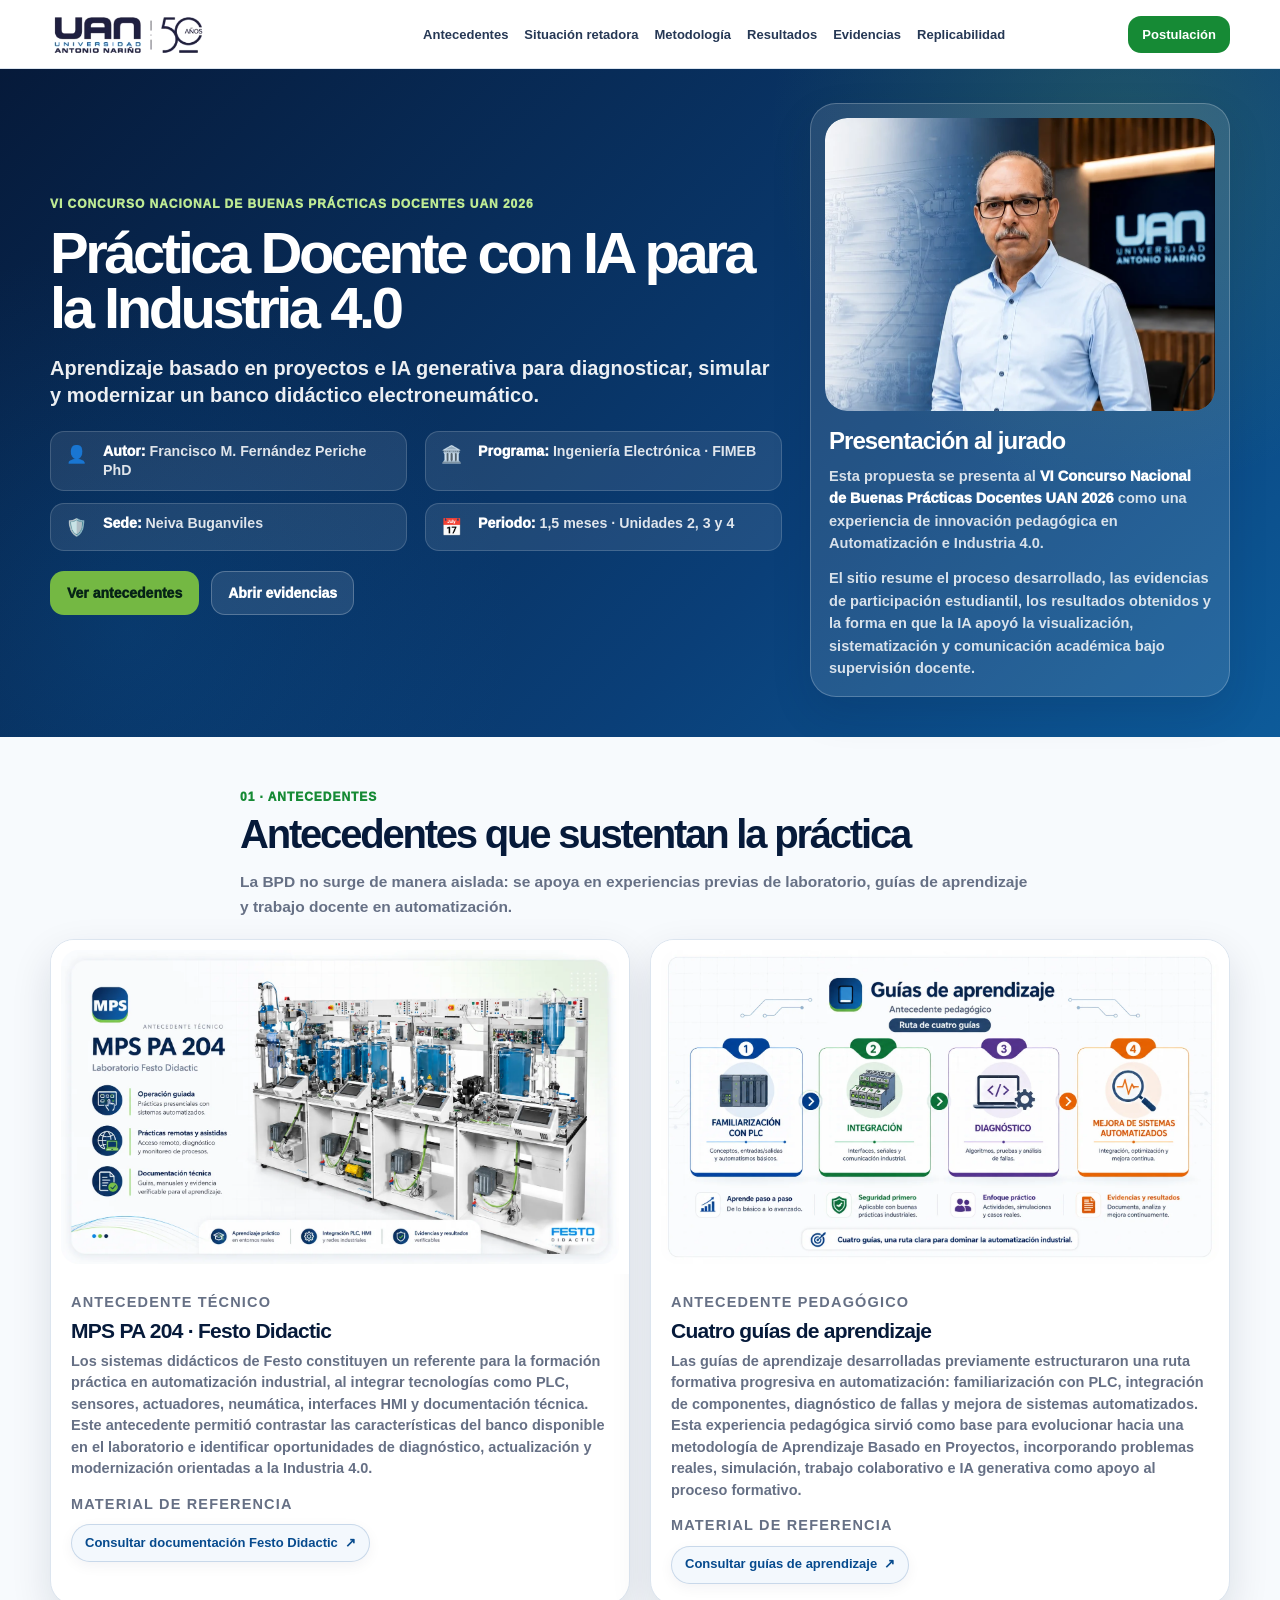
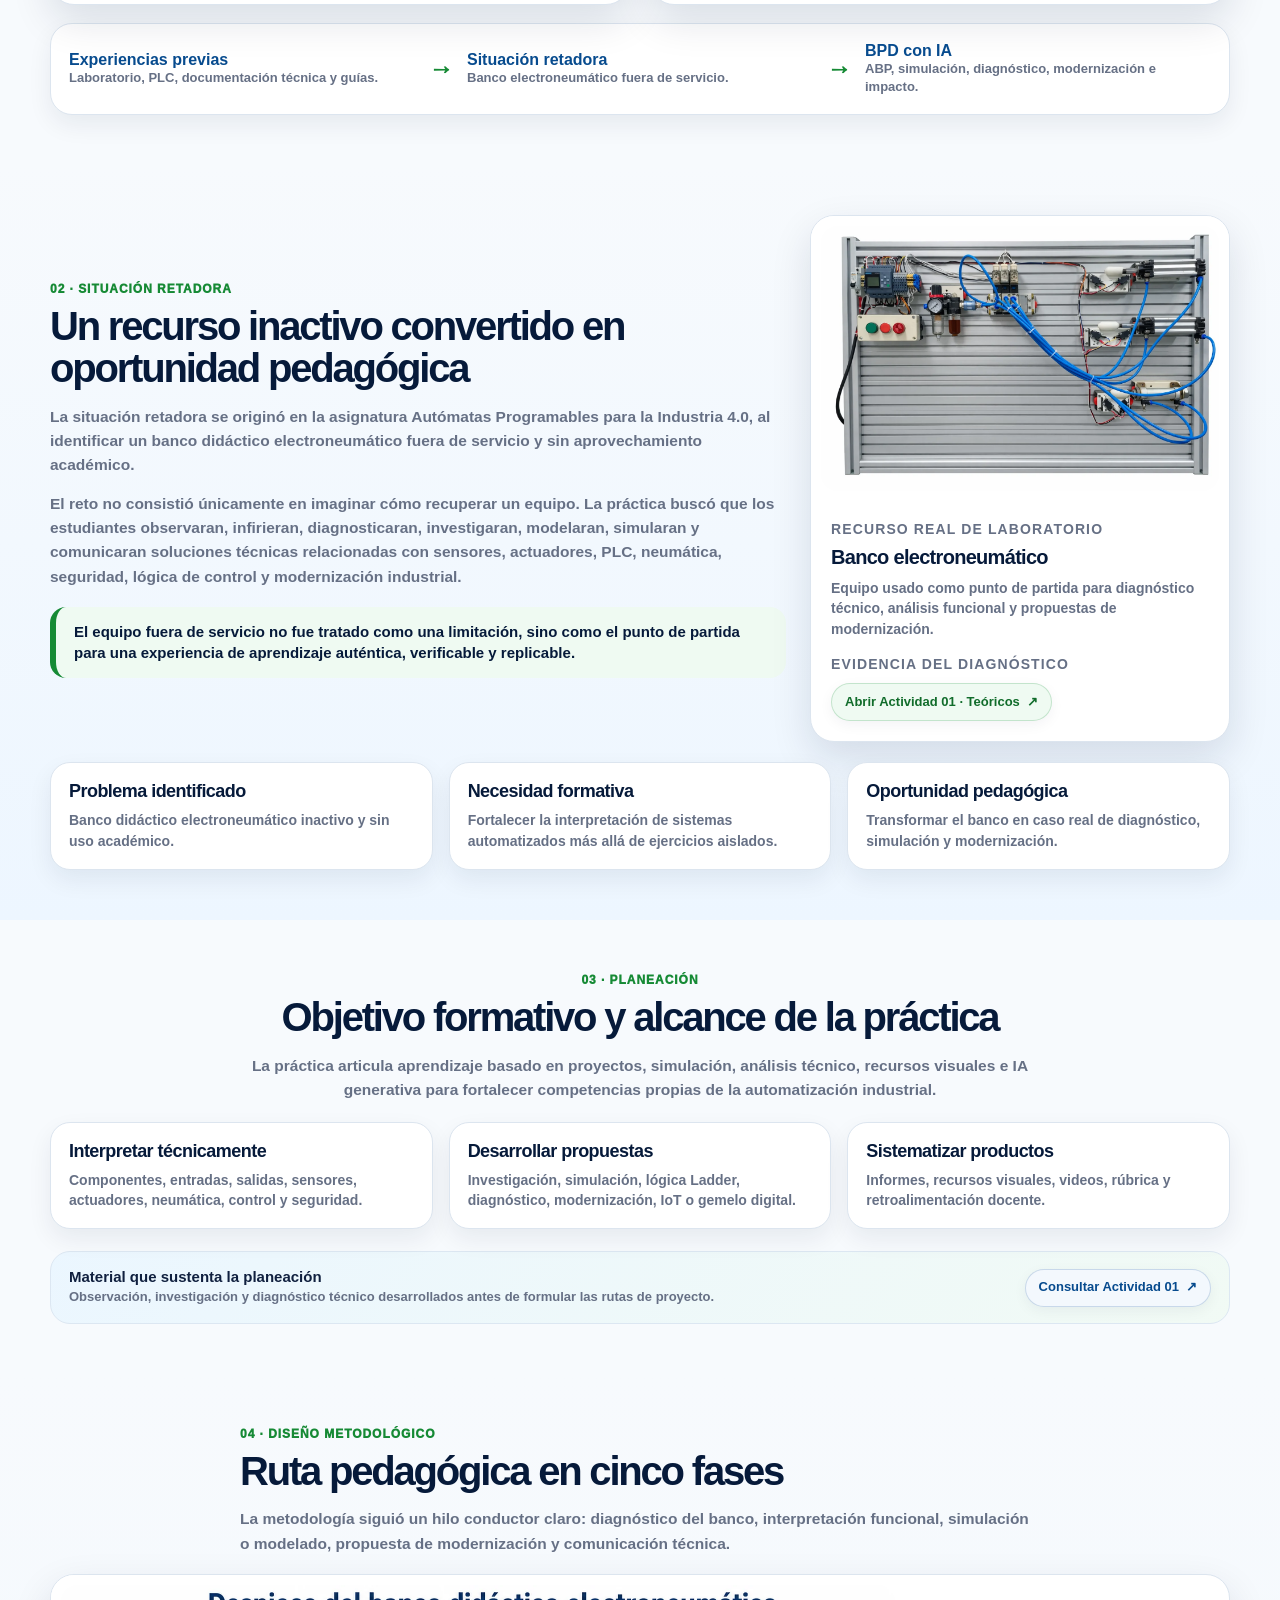
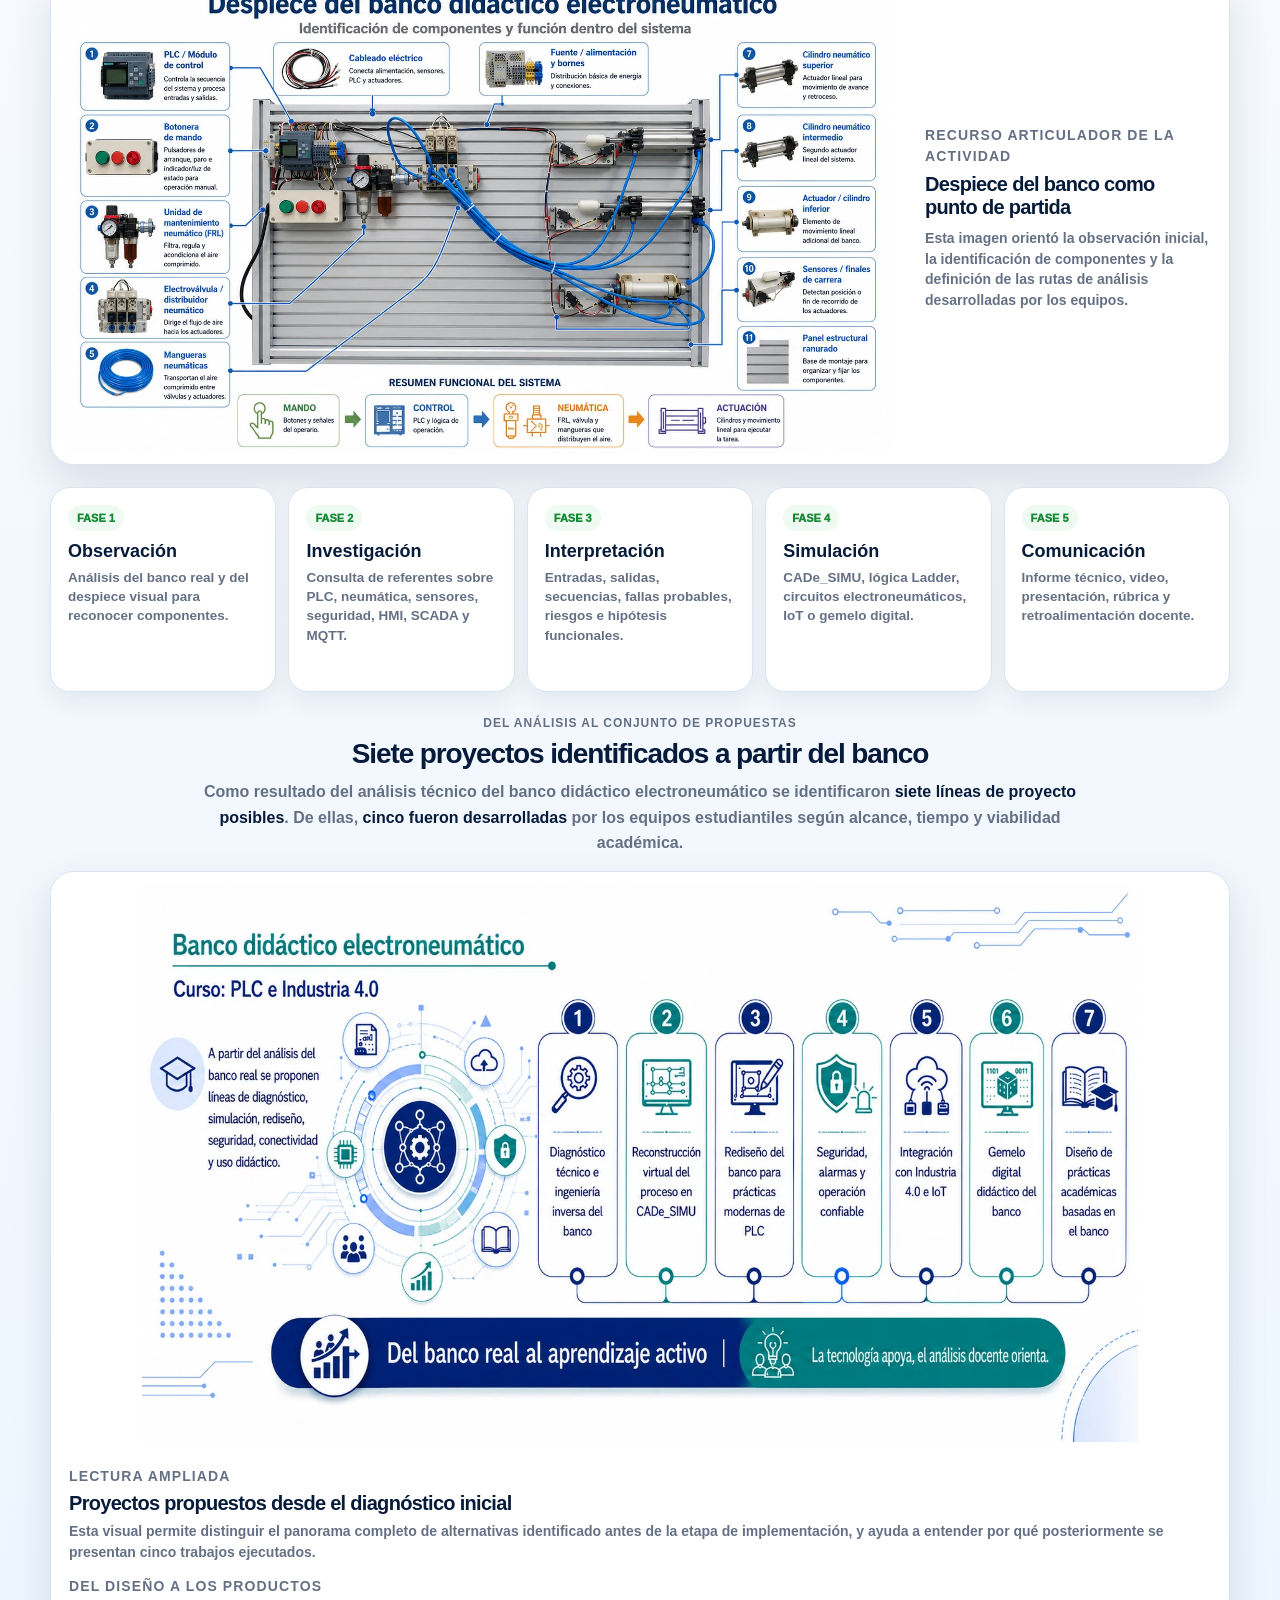
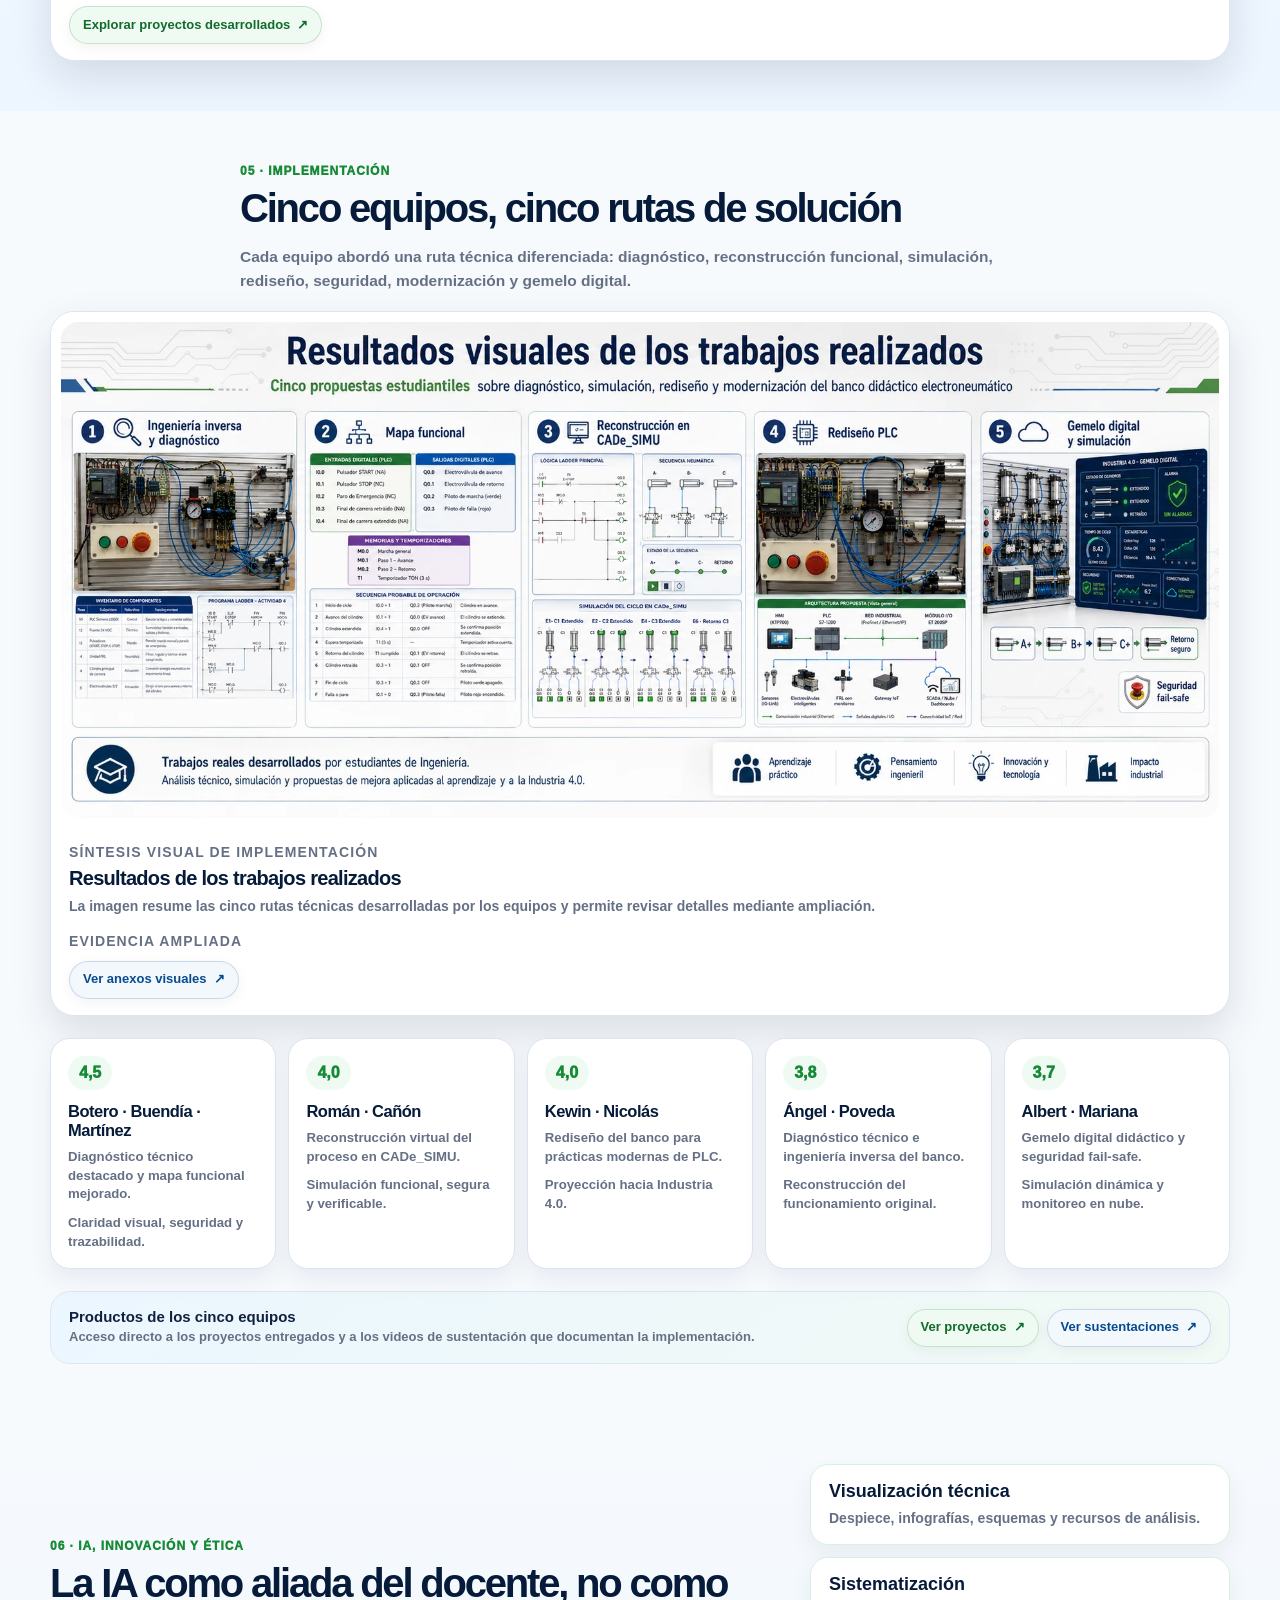
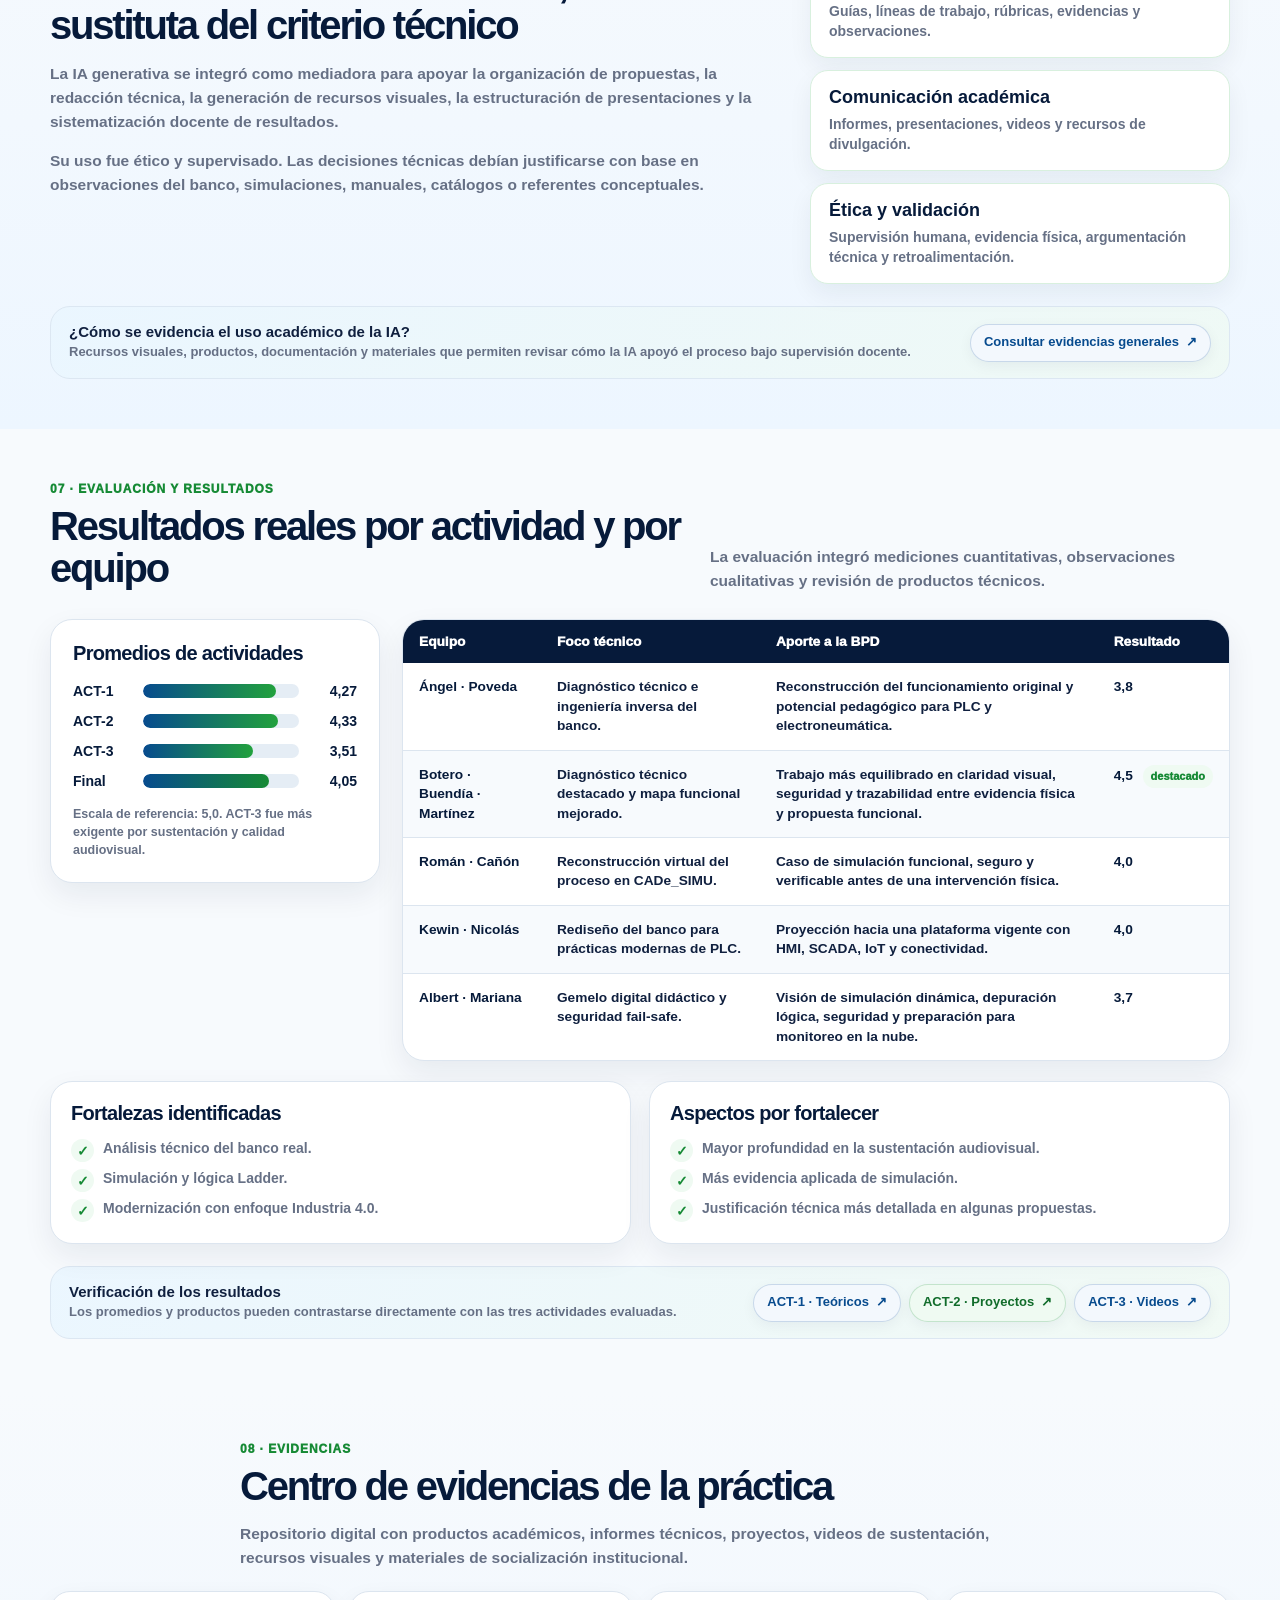
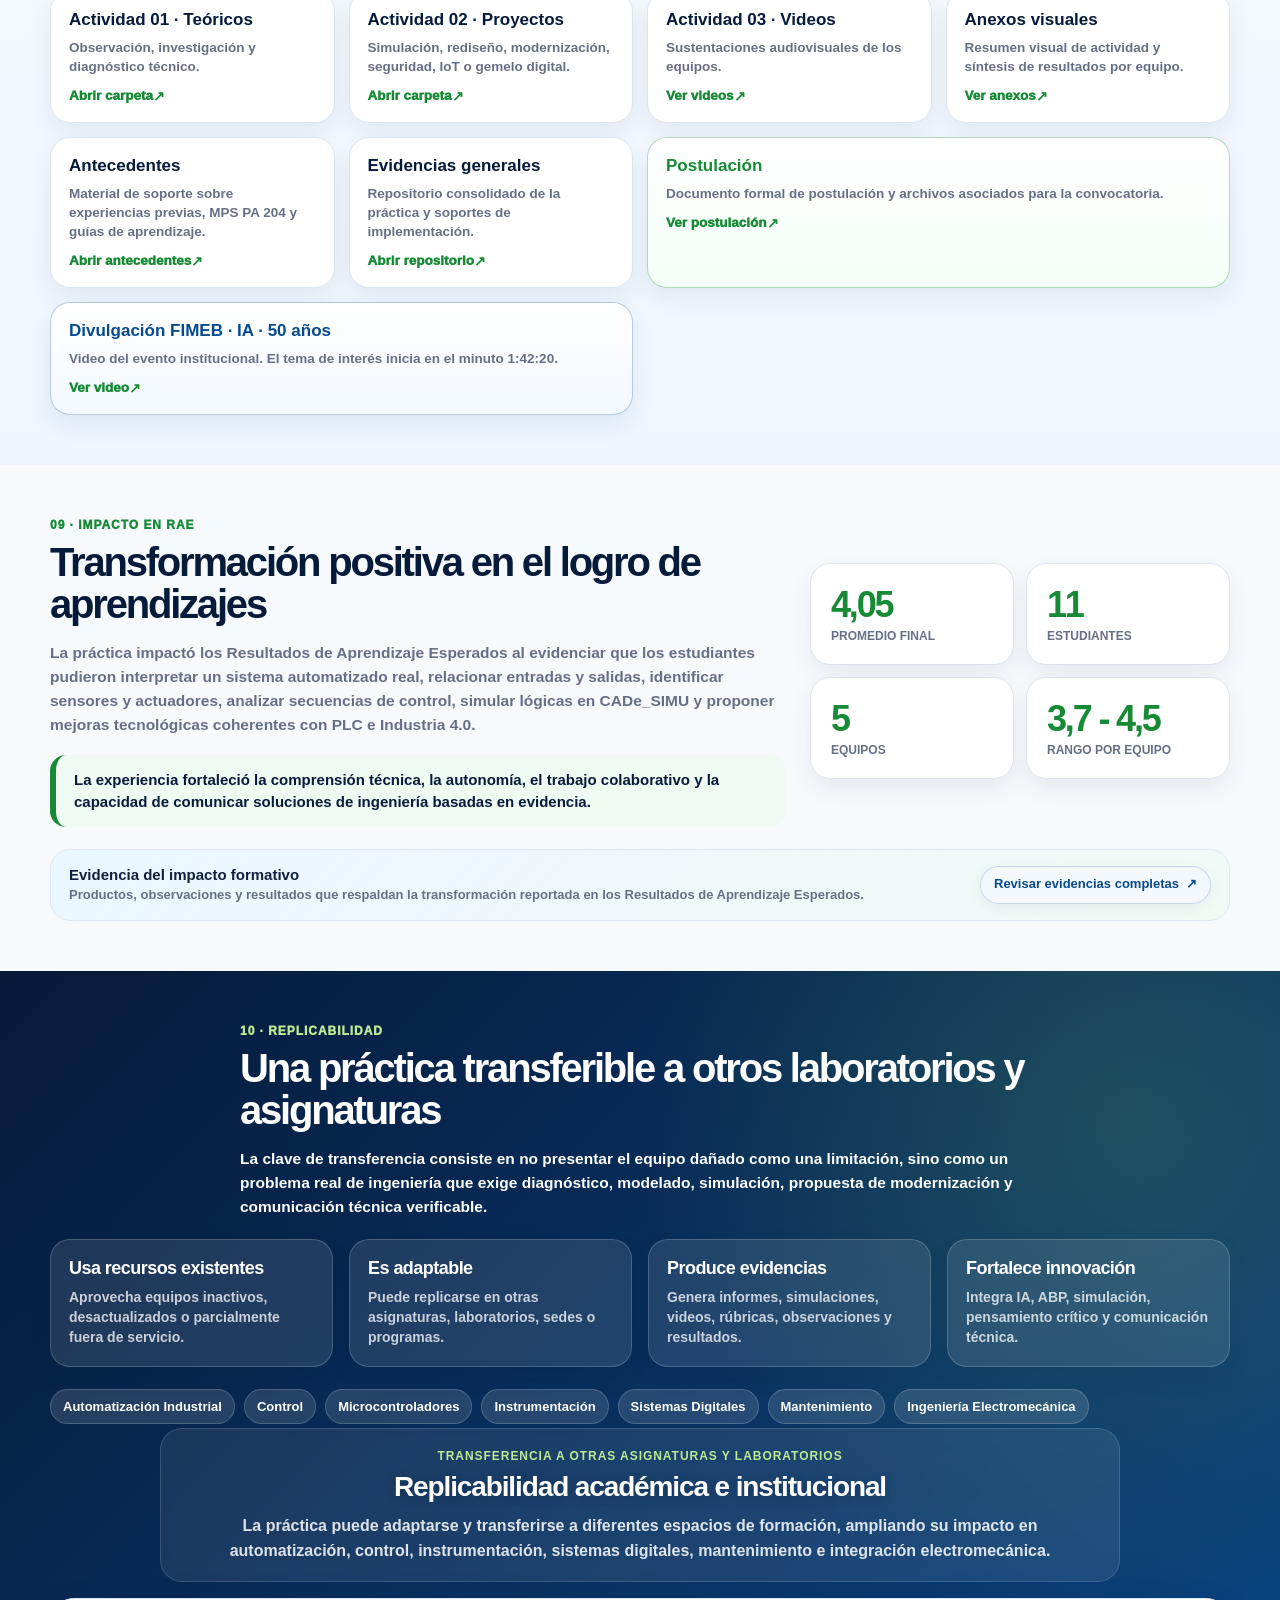
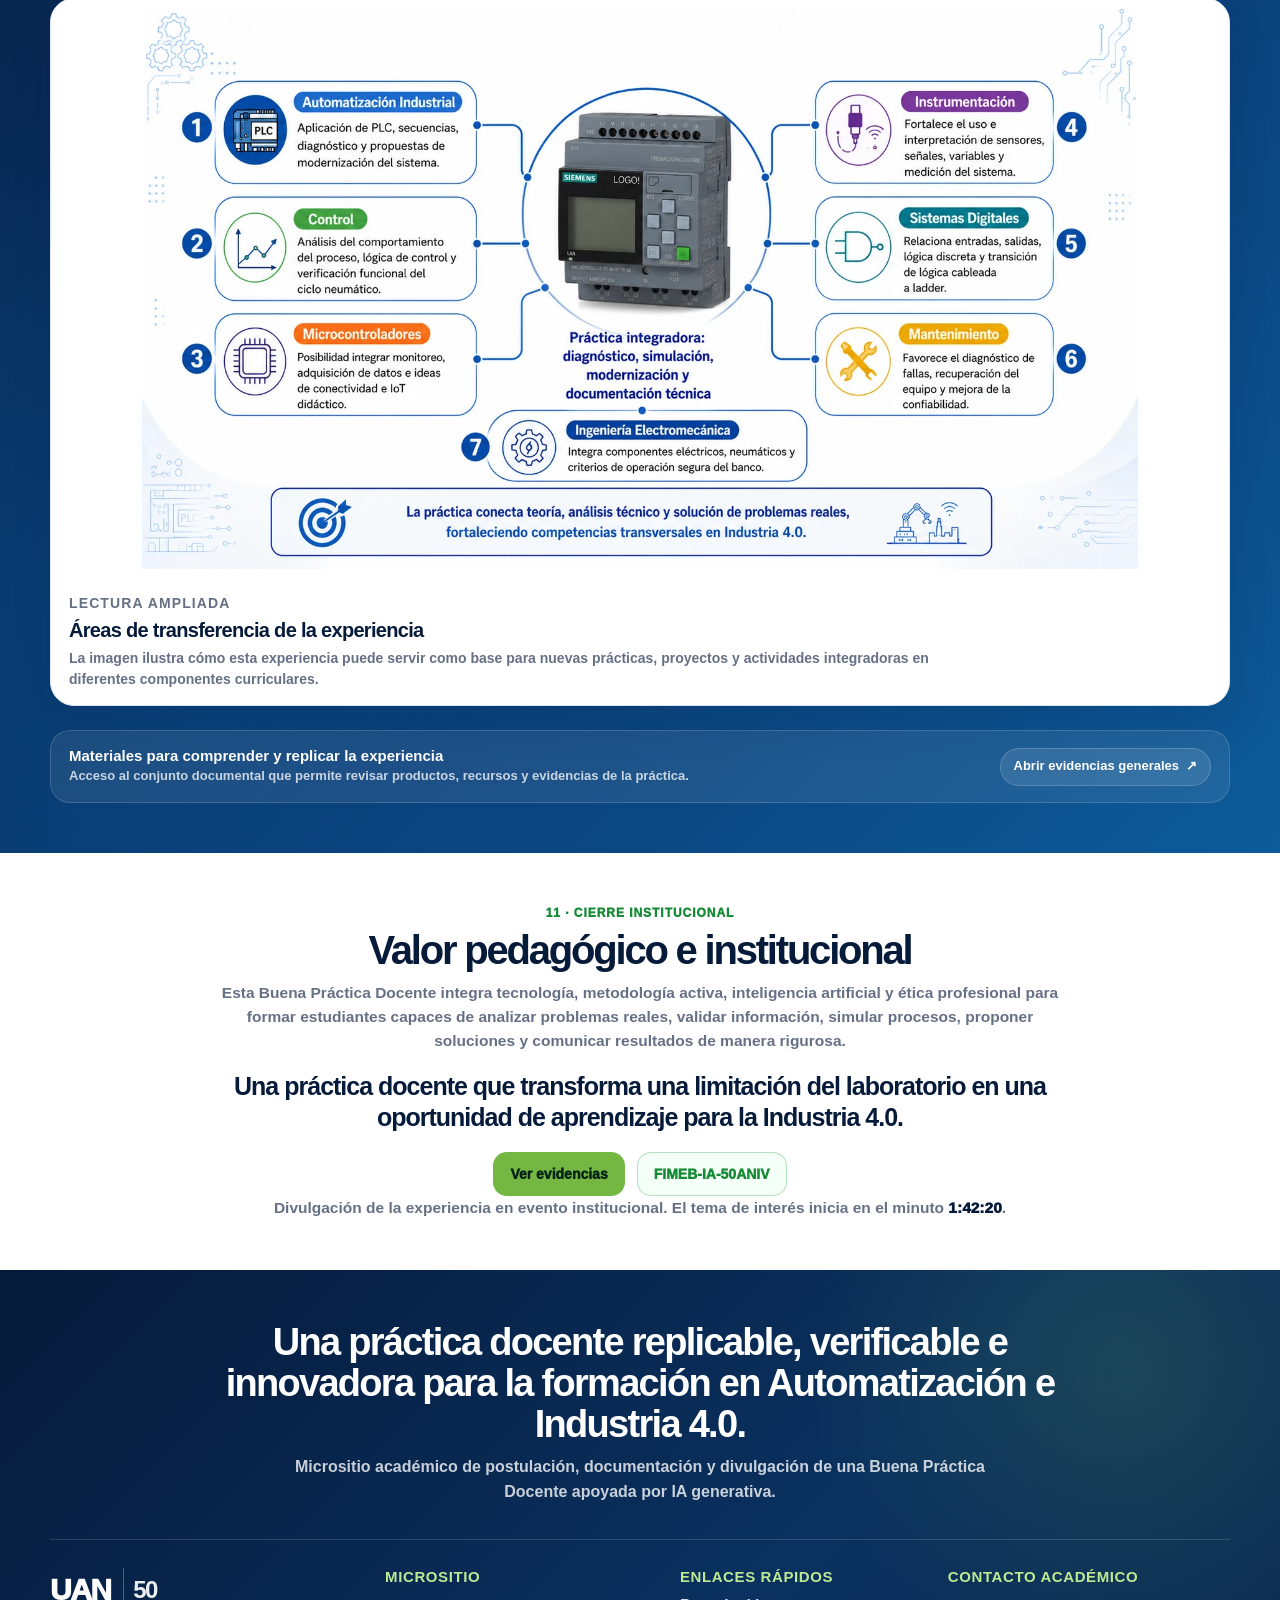
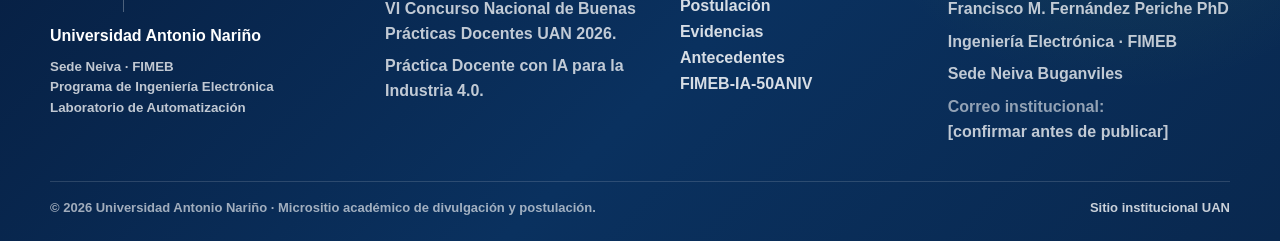
==== commit c5a7b919: "Rename index.html.html to index.html" ====
--- a/index.html
+++ b/index.html
@@ -1784,6 +1784,135 @@
 
       .footer-highlight {
         text-align: left;
+      }
+    }
+
+  
+    /* Propuesta 20 · evidencias contextuales junto al contenido */
+    .context-evidence {
+      display: flex;
+      flex-wrap: wrap;
+      align-items: center;
+      gap: 9px;
+      margin-top: 14px;
+    }
+
+    .context-evidence-label {
+      width: 100%;
+      margin: 0 0 2px;
+      color: var(--muted);
+      font-size: 12px;
+      font-weight: 850;
+      letter-spacing: .08em;
+      text-transform: uppercase;
+    }
+
+    .context-link {
+      display: inline-flex;
+      align-items: center;
+      justify-content: center;
+      gap: 7px;
+      min-height: 38px;
+      padding: 8px 13px;
+      border: 1px solid rgba(7,75,142,.18);
+      border-radius: 999px;
+      background: #F3F8FD;
+      color: var(--blue);
+      font-size: 13px;
+      line-height: 1.15;
+      font-weight: 800;
+      text-decoration: none;
+      box-shadow: 0 4px 14px rgba(6,26,58,.05);
+      transition: transform .18s ease, box-shadow .18s ease, background .18s ease;
+    }
+
+    .context-link:hover,
+    .context-link:focus-visible {
+      transform: translateY(-1px);
+      background: #EAF6FF;
+      box-shadow: 0 8px 20px rgba(6,26,58,.10);
+      outline: none;
+    }
+
+    .context-link.green {
+      border-color: rgba(22,138,53,.20);
+      background: #EFFAF2;
+      color: #116C2B;
+    }
+
+    .evidence-strip {
+      margin-top: 22px;
+      padding: 16px 18px;
+      display: flex;
+      align-items: center;
+      justify-content: space-between;
+      gap: 18px;
+      border: 1px solid #DCE7F2;
+      border-radius: 20px;
+      background:
+        linear-gradient(135deg, rgba(234,246,255,.92), rgba(239,250,242,.76));
+    }
+
+    .evidence-strip-copy {
+      min-width: 0;
+    }
+
+    .evidence-strip-copy strong {
+      display: block;
+      margin-bottom: 3px;
+      color: var(--ink);
+      font-size: 15px;
+    }
+
+    .evidence-strip-copy span {
+      display: block;
+      color: var(--muted);
+      font-size: 13px;
+      line-height: 1.45;
+      font-weight: 620;
+    }
+
+    .evidence-strip-actions {
+      display: flex;
+      flex-wrap: wrap;
+      justify-content: flex-end;
+      gap: 8px;
+      flex: 0 0 auto;
+    }
+
+    #replicabilidad .evidence-strip {
+      border-color: rgba(255,255,255,.15);
+      background: rgba(255,255,255,.08);
+    }
+
+    #replicabilidad .evidence-strip-copy strong {
+      color: #FFFFFF;
+    }
+
+    #replicabilidad .evidence-strip-copy span {
+      color: rgba(255,255,255,.76);
+    }
+
+    #replicabilidad .context-link {
+      border-color: rgba(255,255,255,.18);
+      background: rgba(255,255,255,.10);
+      color: #FFFFFF;
+      box-shadow: none;
+    }
+
+    #replicabilidad .context-link:hover,
+    #replicabilidad .context-link:focus-visible {
+      background: rgba(255,255,255,.16);
+    }
+
+    @media (max-width: 720px) {
+      .evidence-strip {
+        align-items: flex-start;
+        flex-direction: column;
+      }
+      .evidence-strip-actions {
+        width: 100%;
+        justify-content: flex-start;
       }
     }
 
@@ -1880,7 +2009,12 @@
           <div class="image-card-body">
             <p class="card-label">Antecedente técnico</p>
             <h3>MPS PA 204 · Festo Didactic</h3>
-            <p>Se recomienda usar esta imagen como pieza visual principal del antecedente técnico. Como ya incluye texto, el cuerpo web se mantiene breve para evitar duplicidad.</p>
+            <p>Los sistemas didácticos de Festo constituyen un referente para la formación práctica en automatización industrial, al integrar tecnologías como PLC, sensores, actuadores, neumática, interfaces HMI y documentación técnica.</p>
+            <p>Este antecedente permitió contrastar las características del banco disponible en el laboratorio e identificar oportunidades de diagnóstico, actualización y modernización orientadas a la Industria 4.0.</p>
+            <div class="context-evidence">
+              <p class="context-evidence-label">Material de referencia</p>
+              <a class="context-link" href="https://drive.google.com/drive/folders/1iuEoP4fQt0649bDCuFMn5PfIFlHTpnvh" target="_blank" rel="noopener noreferrer">Consultar documentación Festo Didactic <span aria-hidden="true">↗</span></a>
+            </div>
           </div>
         </article>
 
@@ -1891,7 +2025,12 @@
           <div class="image-card-body">
             <p class="card-label">Antecedente pedagógico</p>
             <h3>Cuatro guías de aprendizaje</h3>
-            <p>Esta imagen funciona bien como síntesis visual de la ruta pedagógica. El sitio puede acompañarla con una explicación breve y un enlace a las guías reales.</p>
+            <p>Las guías de aprendizaje desarrolladas previamente estructuraron una ruta formativa progresiva en automatización: familiarización con PLC, integración de componentes, diagnóstico de fallas y mejora de sistemas automatizados.</p>
+            <p>Esta experiencia pedagógica sirvió como base para evolucionar hacia una metodología de Aprendizaje Basado en Proyectos, incorporando problemas reales, simulación, trabajo colaborativo e IA generativa como apoyo al proceso formativo.</p>
+            <div class="context-evidence">
+              <p class="context-evidence-label">Material de referencia</p>
+              <a class="context-link" href="https://drive.google.com/drive/folders/10S7hjVtbXzUf32OsTIsqsuk1Na2RgNDk" target="_blank" rel="noopener noreferrer">Consultar guías de aprendizaje <span aria-hidden="true">↗</span></a>
+            </div>
           </div>
         </article>
       </div>
@@ -1927,6 +2066,10 @@
             <p class="card-label">Recurso real de laboratorio</p>
             <h3>Banco electroneumático</h3>
             <p>Equipo usado como punto de partida para diagnóstico técnico, análisis funcional y propuestas de modernización.</p>
+            <div class="context-evidence">
+              <p class="context-evidence-label">Evidencia del diagnóstico</p>
+              <a class="context-link green" href="https://drive.google.com/drive/folders/11zhuSS0B5O8cLxZDUy2RK_d-fIu91ETr" target="_blank" rel="noopener noreferrer">Abrir Actividad 01 · Teóricos <span aria-hidden="true">↗</span></a>
+            </div>
           </div>
         </article>
       </div>
@@ -1948,6 +2091,16 @@
         <article class="mini-card"><h3>Desarrollar propuestas</h3><p>Investigación, simulación, lógica Ladder, diagnóstico, modernización, IoT o gemelo digital.</p></article>
         <article class="mini-card"><h3>Sistematizar productos</h3><p>Informes, recursos visuales, videos, rúbrica y retroalimentación docente.</p></article>
       </div>
+      <div class="container evidence-strip">
+        <div class="evidence-strip-copy">
+          <strong>Material que sustenta la planeación</strong>
+          <span>Observación, investigación y diagnóstico técnico desarrollados antes de formular las rutas de proyecto.</span>
+        </div>
+        <div class="evidence-strip-actions">
+          <a class="context-link" href="https://drive.google.com/drive/folders/11zhuSS0B5O8cLxZDUy2RK_d-fIu91ETr" target="_blank" rel="noopener noreferrer">Consultar Actividad 01 <span aria-hidden="true">↗</span></a>
+        </div>
+      </div>
+
     </section>
 
     <section id="metodologia" class="section section-soft">
@@ -2002,6 +2155,10 @@
             <p class="card-label">Lectura ampliada</p>
             <h3>Proyectos propuestos desde el diagnóstico inicial</h3>
             <p>Esta visual permite distinguir el panorama completo de alternativas identificado antes de la etapa de implementación, y ayuda a entender por qué posteriormente se presentan cinco trabajos ejecutados.</p>
+            <div class="context-evidence">
+              <p class="context-evidence-label">Del diseño a los productos</p>
+              <a class="context-link green" href="https://drive.google.com/drive/folders/1IA4hruGUaNw5FmrIp104GGOlLv3jdbBv" target="_blank" rel="noopener noreferrer">Explorar proyectos desarrollados <span aria-hidden="true">↗</span></a>
+            </div>
           </div>
         </article>
       </div>
@@ -2028,6 +2185,10 @@
             <p class="card-label">Síntesis visual de implementación</p>
             <h3>Resultados de los trabajos realizados</h3>
             <p>La imagen resume las cinco rutas técnicas desarrolladas por los equipos y permite revisar detalles mediante ampliación.</p>
+            <div class="context-evidence">
+              <p class="context-evidence-label">Evidencia ampliada</p>
+              <a class="context-link" href="https://drive.google.com/drive/folders/17qrm2C7G-Soq0puoLWyWk-OVZwLN5RYo" target="_blank" rel="noopener noreferrer">Ver anexos visuales <span aria-hidden="true">↗</span></a>
+            </div>
           </div>
         </article>
       </div>
@@ -2039,6 +2200,17 @@
         <article class="team-card"><strong>3,8</strong><h3>Ángel · Poveda</h3><p>Diagnóstico técnico e ingeniería inversa del banco.</p><small>Reconstrucción del funcionamiento original.</small></article>
         <article class="team-card"><strong>3,7</strong><h3>Albert · Mariana</h3><p>Gemelo digital didáctico y seguridad fail-safe.</p><small>Simulación dinámica y monitoreo en nube.</small></article>
       </div>
+      <div class="container evidence-strip">
+        <div class="evidence-strip-copy">
+          <strong>Productos de los cinco equipos</strong>
+          <span>Acceso directo a los proyectos entregados y a los videos de sustentación que documentan la implementación.</span>
+        </div>
+        <div class="evidence-strip-actions">
+          <a class="context-link green" href="https://drive.google.com/drive/folders/1IA4hruGUaNw5FmrIp104GGOlLv3jdbBv" target="_blank" rel="noopener noreferrer">Ver proyectos <span aria-hidden="true">↗</span></a>
+          <a class="context-link" href="https://drive.google.com/drive/folders/1shMkWa9Q343bFGoStq_Le-oKaB02qKdV" target="_blank" rel="noopener noreferrer">Ver sustentaciones <span aria-hidden="true">↗</span></a>
+        </div>
+      </div>
+
     </section>
 
     <section id="ia-etica" class="section section-soft">
@@ -2056,6 +2228,16 @@
           <article><h3>Ética y validación</h3><p>Supervisión humana, evidencia física, argumentación técnica y retroalimentación.</p></article>
         </div>
       </div>
+      <div class="container evidence-strip">
+        <div class="evidence-strip-copy">
+          <strong>¿Cómo se evidencia el uso académico de la IA?</strong>
+          <span>Recursos visuales, productos, documentación y materiales que permiten revisar cómo la IA apoyó el proceso bajo supervisión docente.</span>
+        </div>
+        <div class="evidence-strip-actions">
+          <a class="context-link" href="https://drive.google.com/drive/folders/1xwKo6QumyrQxji0odszsqPLzJw9MTAo7" target="_blank" rel="noopener noreferrer">Consultar evidencias generales <span aria-hidden="true">↗</span></a>
+        </div>
+      </div>
+
     </section>
 
     <section id="resultados" class="section">
@@ -2172,6 +2354,18 @@
           </ul>
         </article>
       </div>
+      <div class="container evidence-strip">
+        <div class="evidence-strip-copy">
+          <strong>Verificación de los resultados</strong>
+          <span>Los promedios y productos pueden contrastarse directamente con las tres actividades evaluadas.</span>
+        </div>
+        <div class="evidence-strip-actions">
+          <a class="context-link" href="https://drive.google.com/drive/folders/11zhuSS0B5O8cLxZDUy2RK_d-fIu91ETr" target="_blank" rel="noopener noreferrer">ACT-1 · Teóricos <span aria-hidden="true">↗</span></a>
+          <a class="context-link green" href="https://drive.google.com/drive/folders/1IA4hruGUaNw5FmrIp104GGOlLv3jdbBv" target="_blank" rel="noopener noreferrer">ACT-2 · Proyectos <span aria-hidden="true">↗</span></a>
+          <a class="context-link" href="https://drive.google.com/drive/folders/1shMkWa9Q343bFGoStq_Le-oKaB02qKdV" target="_blank" rel="noopener noreferrer">ACT-3 · Videos <span aria-hidden="true">↗</span></a>
+        </div>
+      </div>
+
     </section>
 
     <section id="evidencias" class="section section-soft">
@@ -2240,6 +2434,16 @@
           <article><strong>3,7 - 4,5</strong><span>Rango por equipo</span></article>
         </div>
       </div>
+      <div class="container evidence-strip">
+        <div class="evidence-strip-copy">
+          <strong>Evidencia del impacto formativo</strong>
+          <span>Productos, observaciones y resultados que respaldan la transformación reportada en los Resultados de Aprendizaje Esperados.</span>
+        </div>
+        <div class="evidence-strip-actions">
+          <a class="context-link" href="https://drive.google.com/drive/folders/1xwKo6QumyrQxji0odszsqPLzJw9MTAo7" target="_blank" rel="noopener noreferrer">Revisar evidencias completas <span aria-hidden="true">↗</span></a>
+        </div>
+      </div>
+
     </section>
 
     <section id="replicabilidad" class="section section-dark">
@@ -2288,6 +2492,16 @@
           </div>
         </article>
       </div>
+      <div class="container evidence-strip">
+        <div class="evidence-strip-copy">
+          <strong>Materiales para comprender y replicar la experiencia</strong>
+          <span>Acceso al conjunto documental que permite revisar productos, recursos y evidencias de la práctica.</span>
+        </div>
+        <div class="evidence-strip-actions">
+          <a class="context-link" href="https://drive.google.com/drive/folders/1xwKo6QumyrQxji0odszsqPLzJw9MTAo7" target="_blank" rel="noopener noreferrer">Abrir evidencias generales <span aria-hidden="true">↗</span></a>
+        </div>
+      </div>
+
 </section>
 
     <section class="section final-cta">
@@ -2415,4 +2629,4 @@
   </script>
 
 </body>
-</html>+</html>
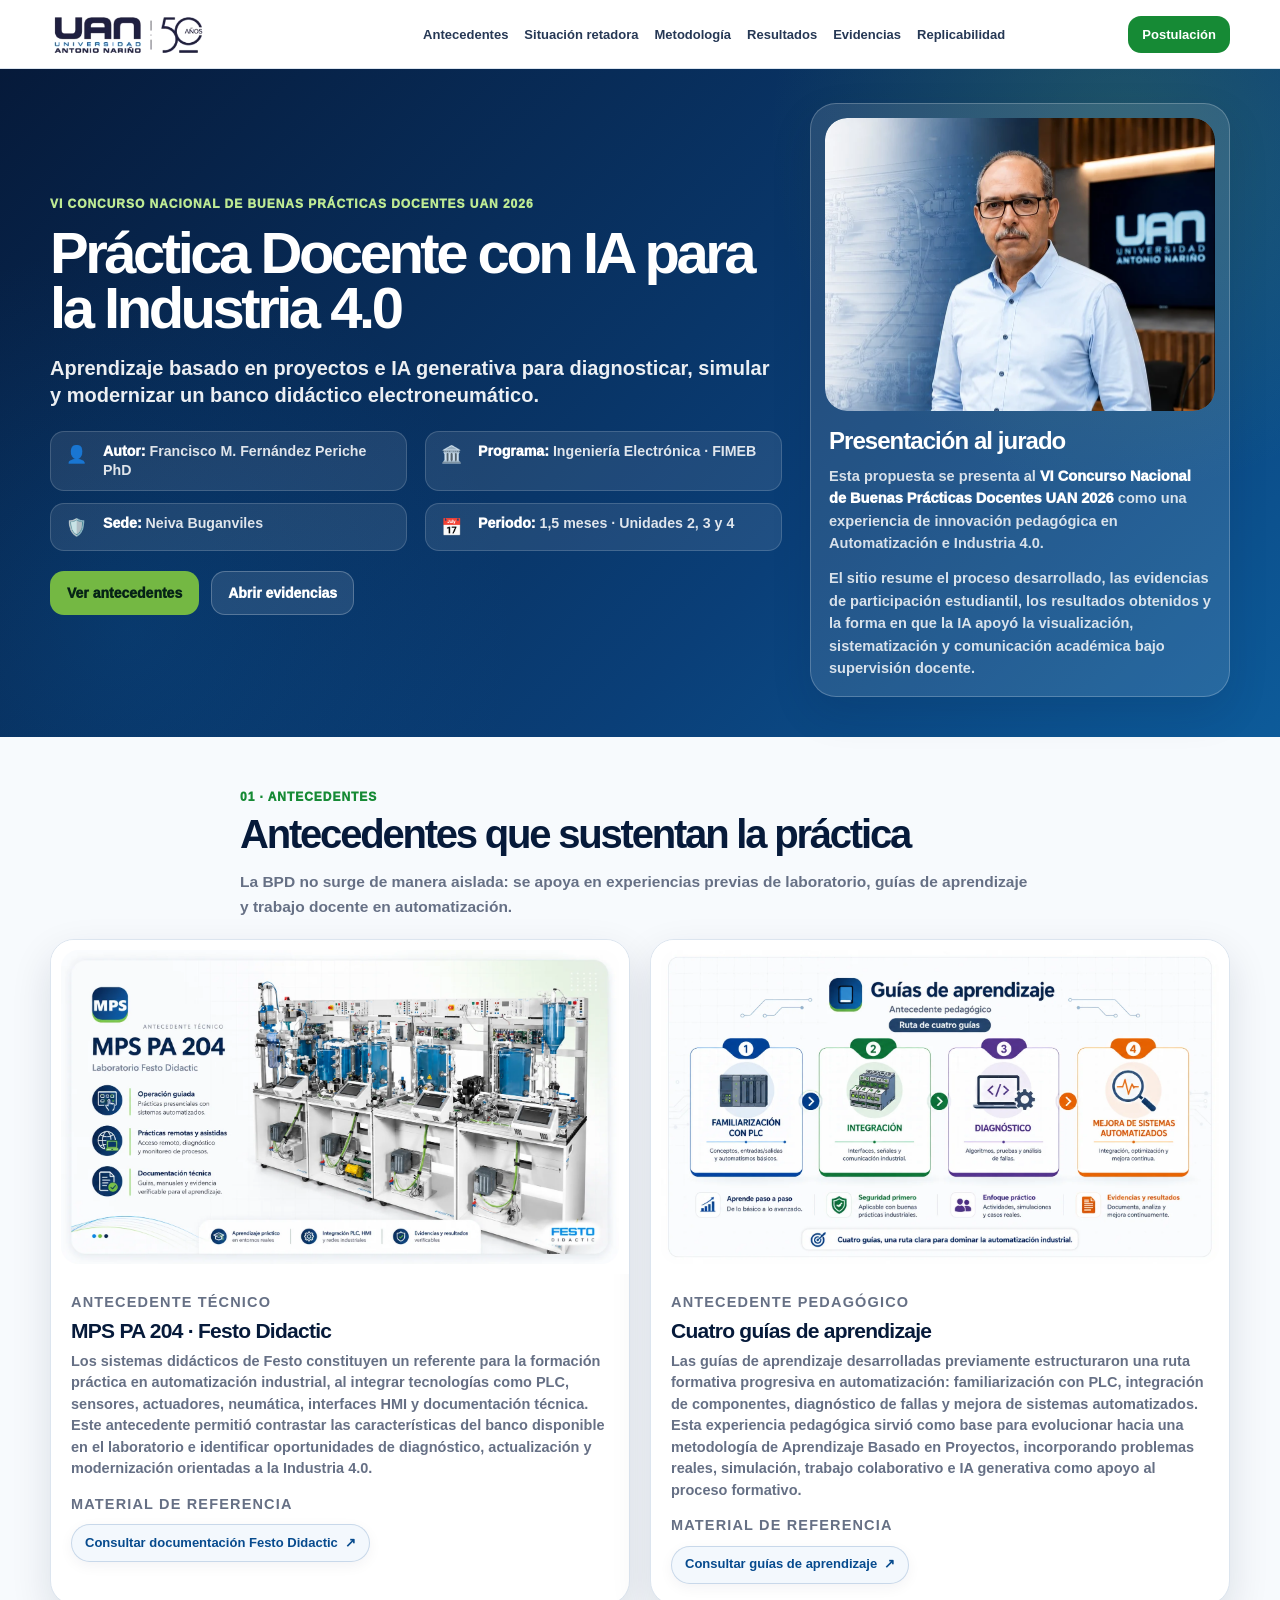
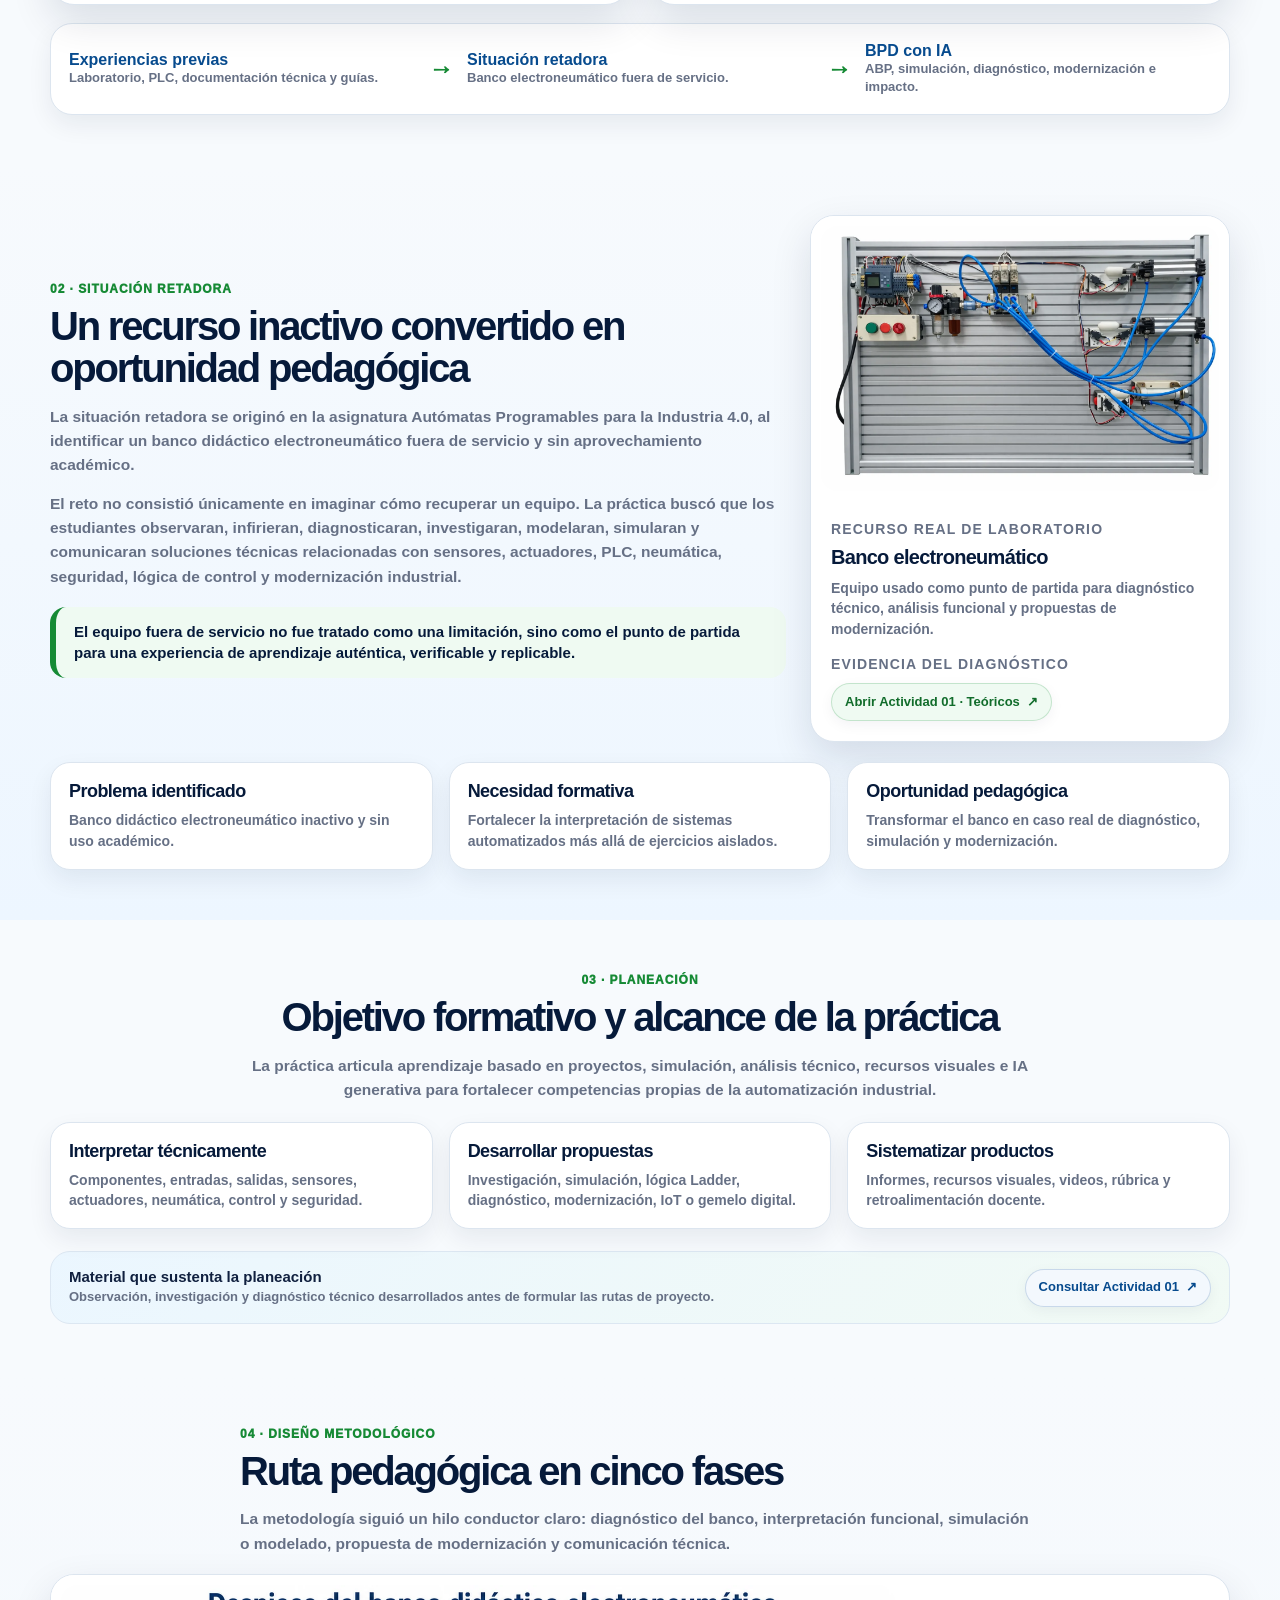
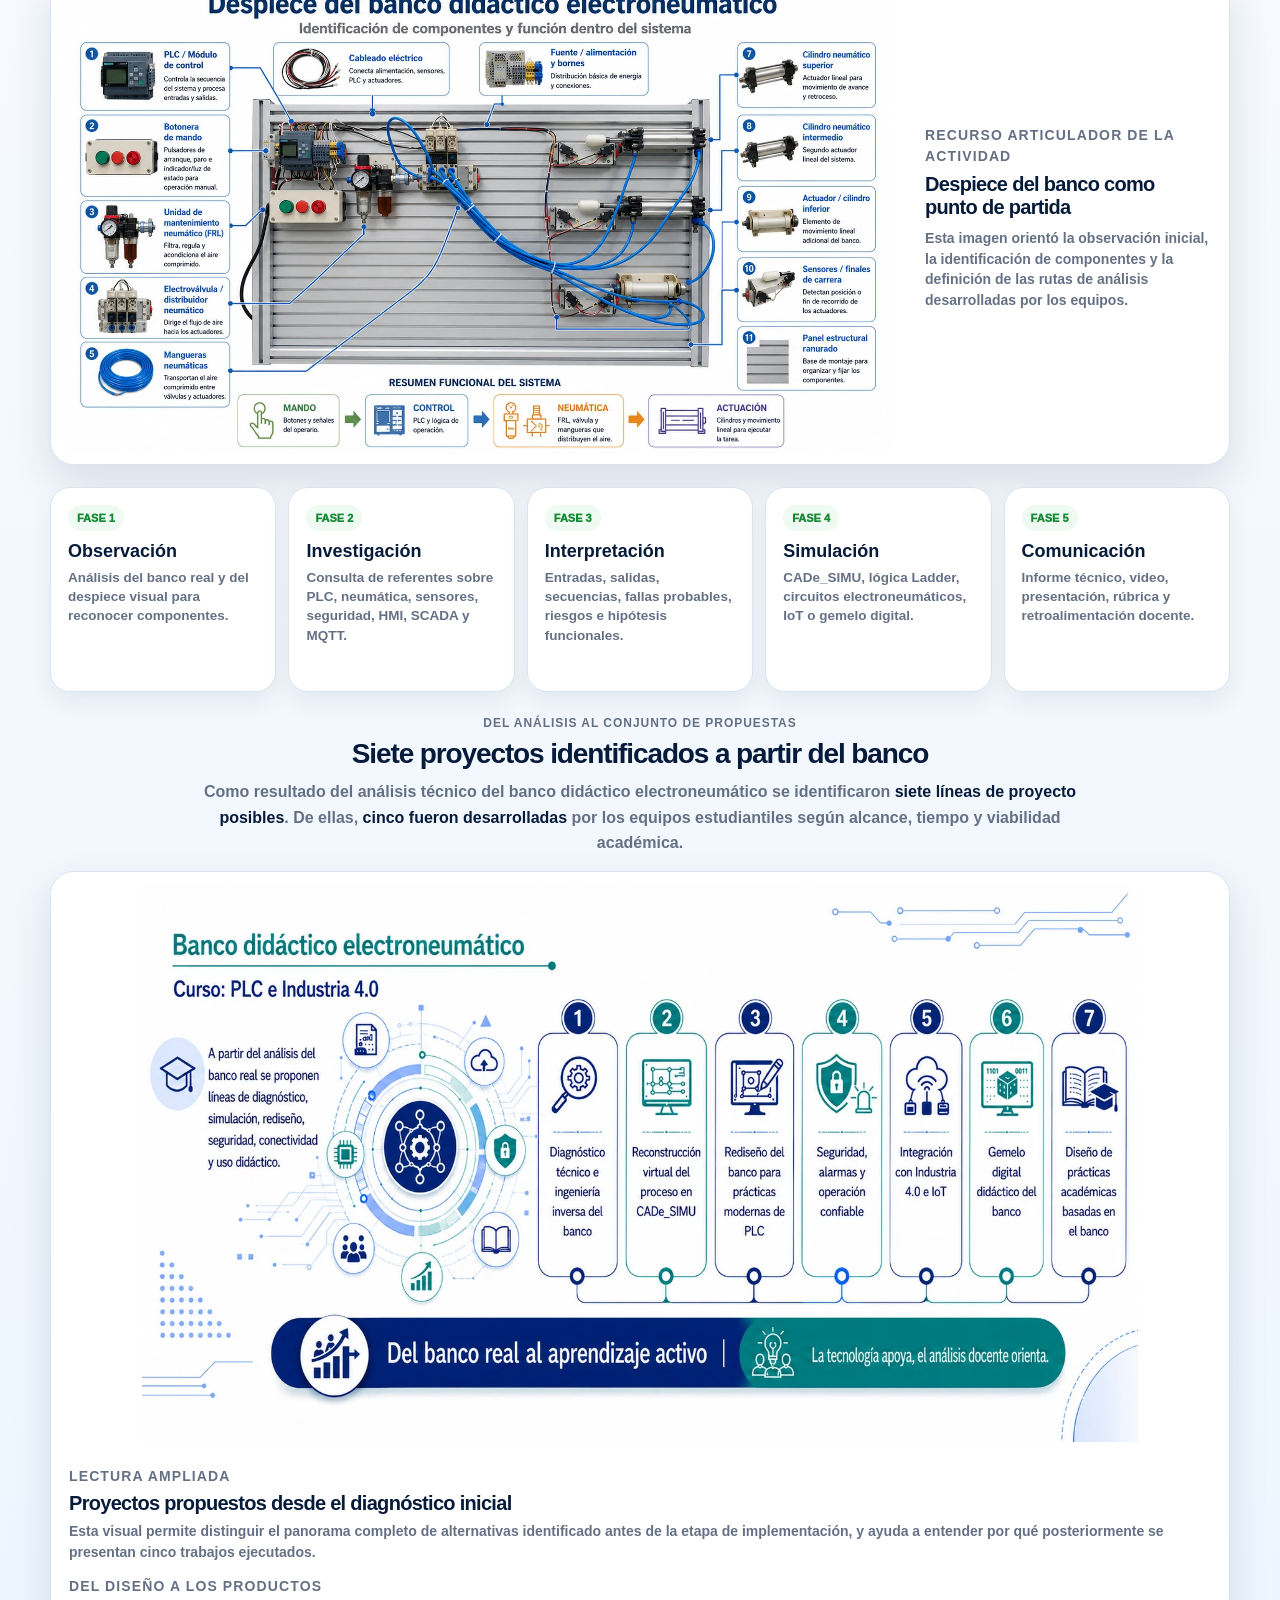
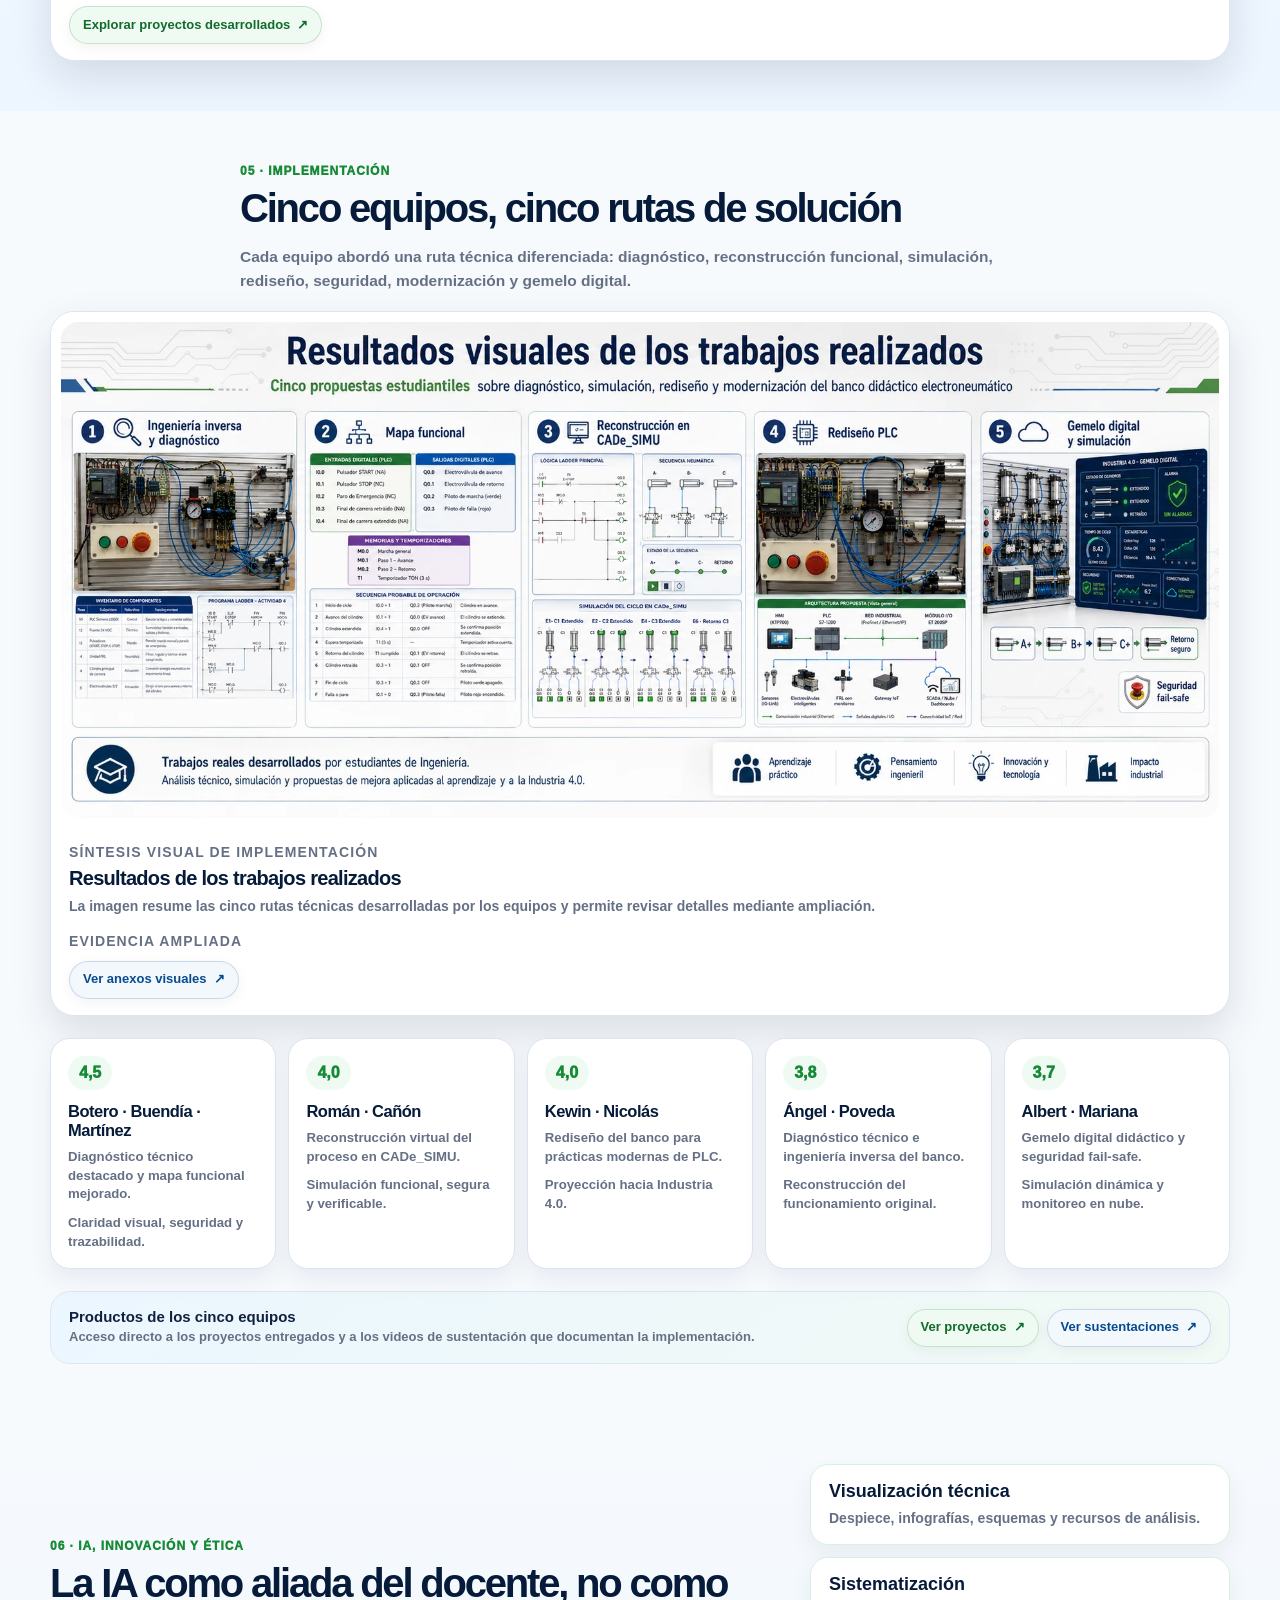
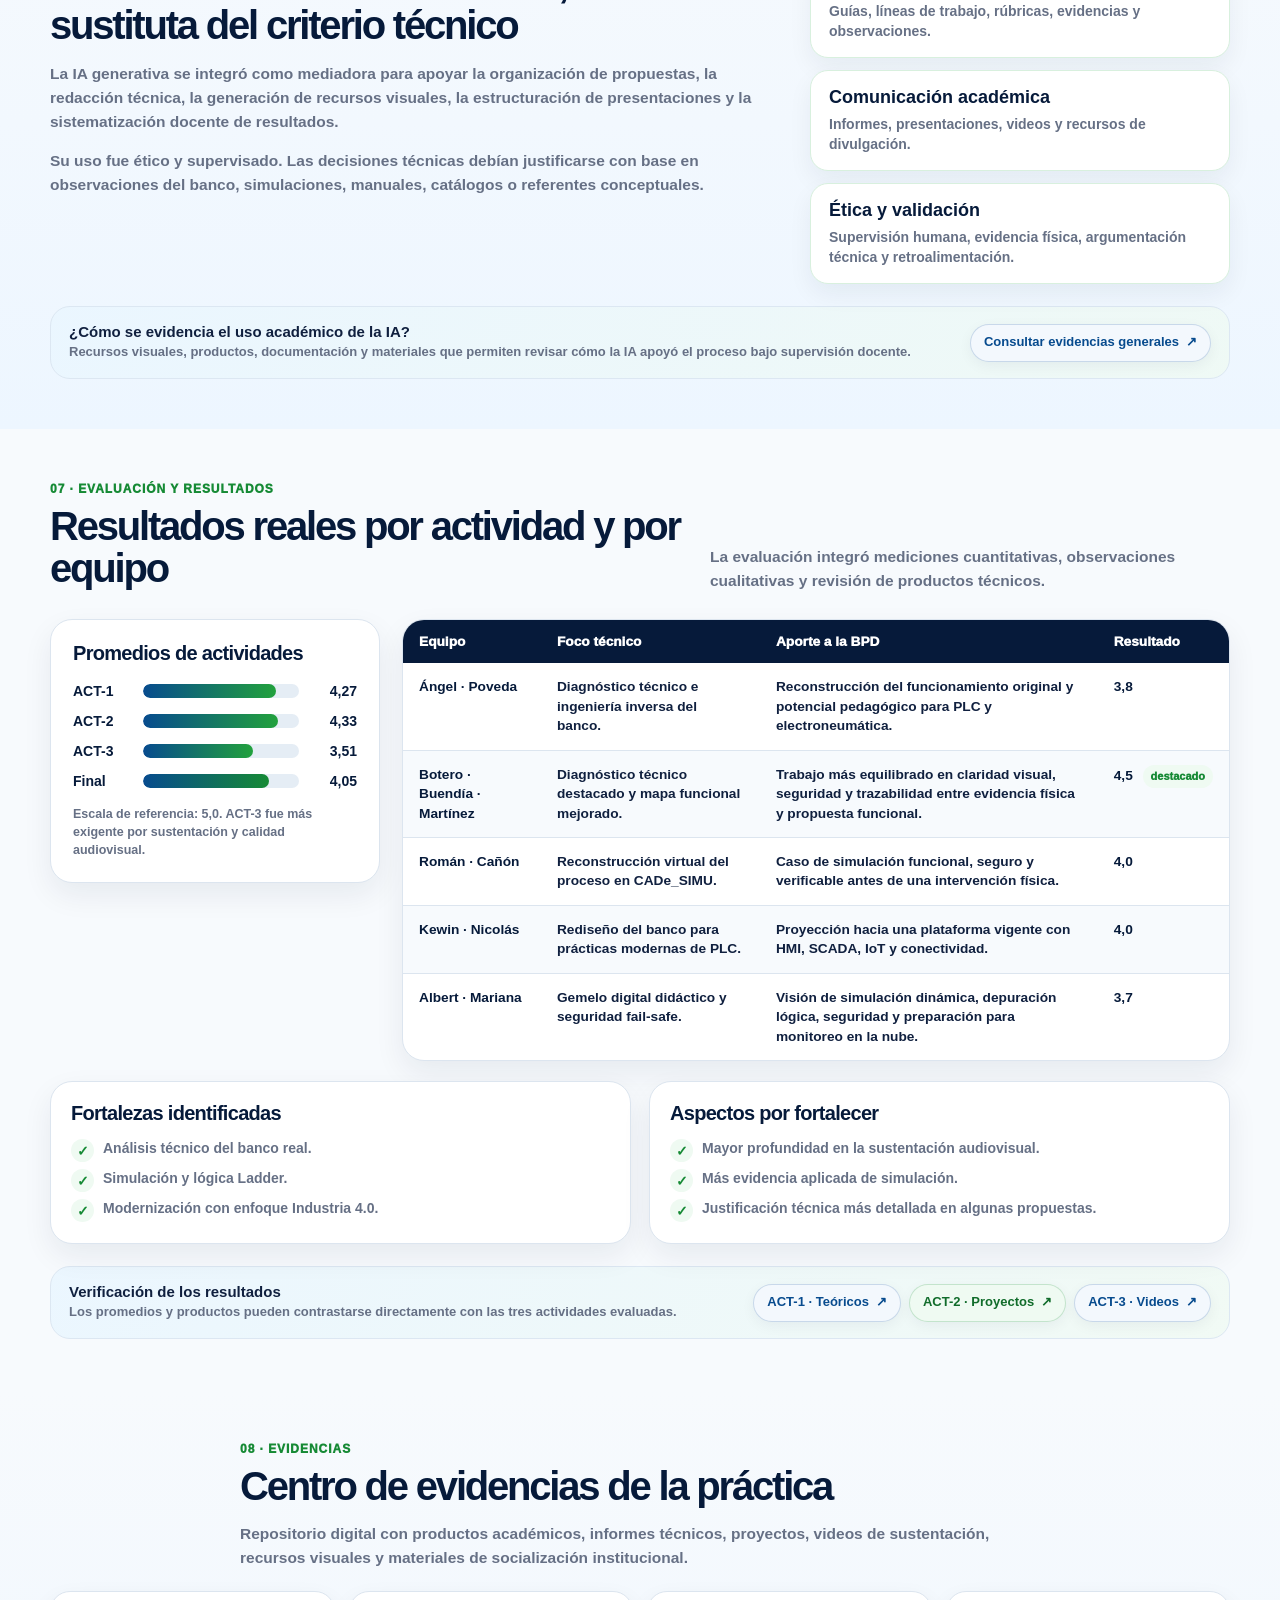
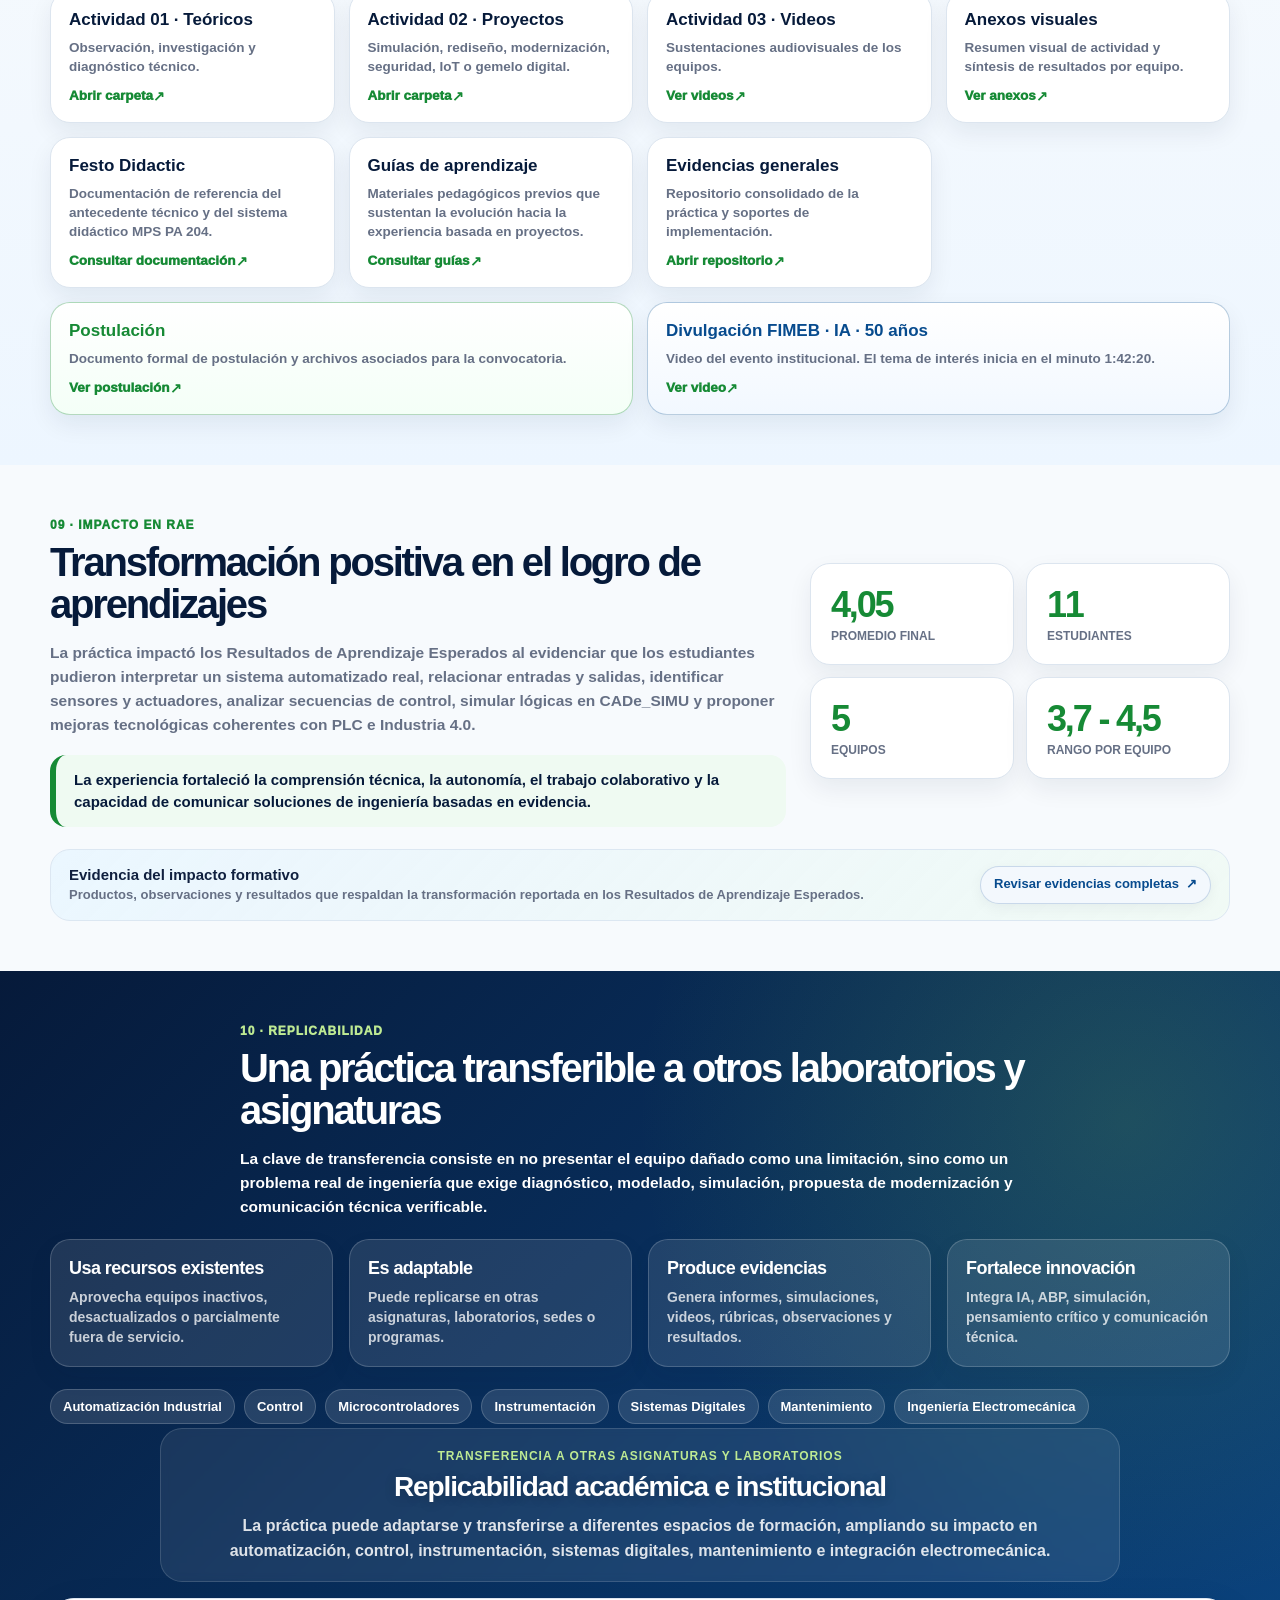
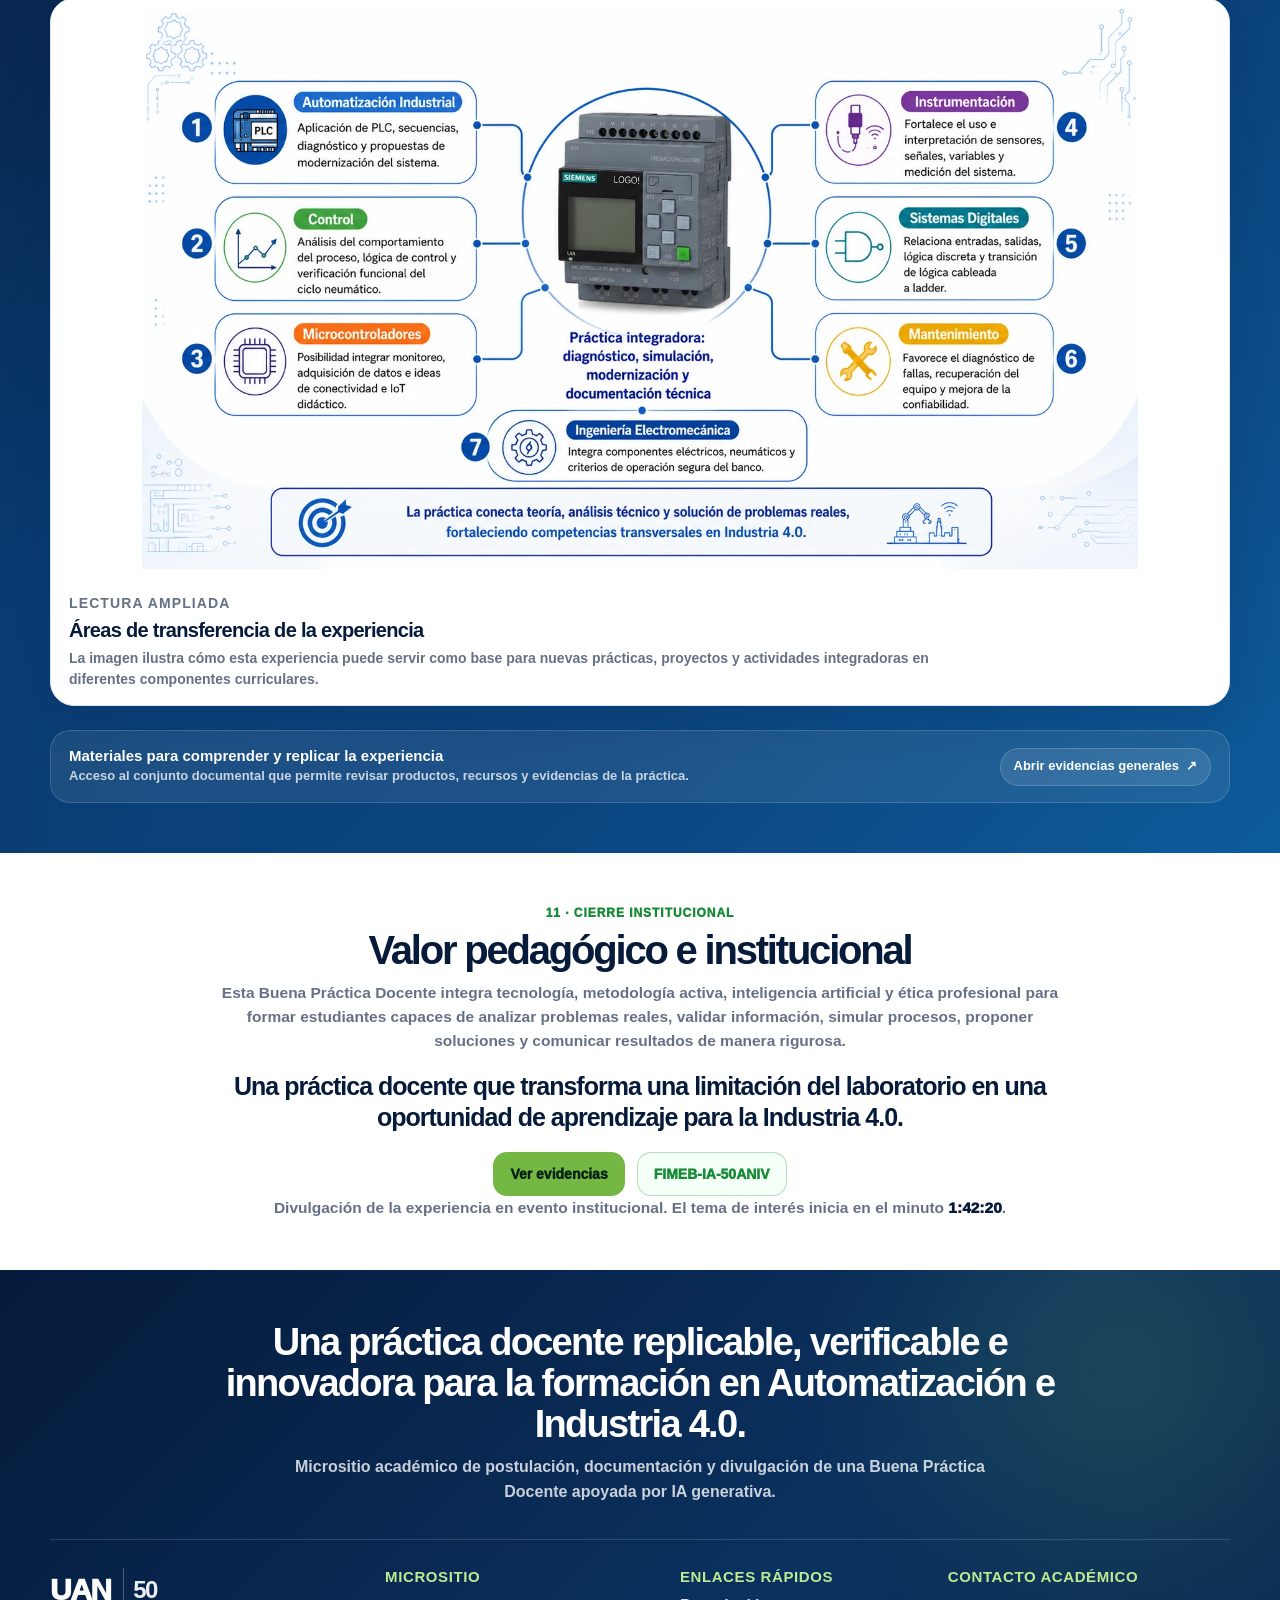
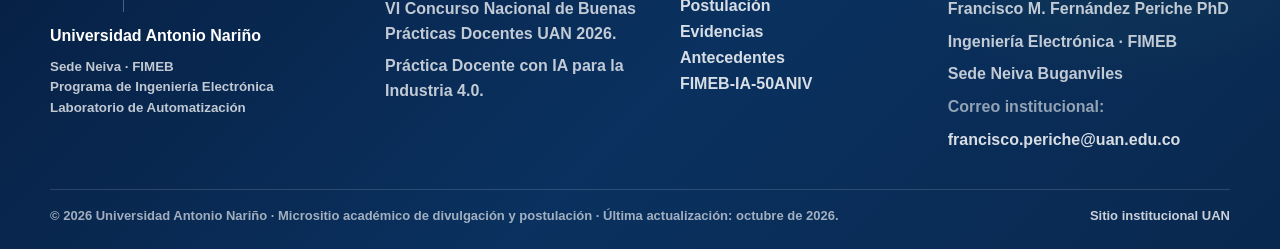
==== commit c5ecd570: "Rename index.html.html to index.html" ====
--- a/index.html
+++ b/index.html
@@ -3,7 +3,21 @@
 <head>
   <meta charset="UTF-8" />
   <meta name="viewport" content="width=device-width, initial-scale=1.0" />
-  <title>BPD UAN 2026 · Publicación v19 · Footer institucional</title>
+  <title>Buena Práctica Docente UAN 2026 · IA para la Industria 4.0</title>
+  <meta name="description" content="Experiencia de aprendizaje basado en proyectos e IA generativa para diagnosticar, simular y modernizar un banco didáctico electroneumático en Ingeniería Electrónica de la Universidad Antonio Nariño." />
+  <meta name="author" content="Francisco M. Fernández Periche PhD" />
+  <meta name="theme-color" content="#061A3A" />
+  <link rel="canonical" href="https://fperiche.github.io/bpd01-uan-2026/" />
+
+  <meta property="og:type" content="website" />
+  <meta property="og:locale" content="es_CO" />
+  <meta property="og:site_name" content="Buena Práctica Docente UAN 2026" />
+  <meta property="og:title" content="Práctica Docente con IA para la Industria 4.0" />
+  <meta property="og:description" content="Aprendizaje basado en proyectos e IA generativa para diagnosticar, simular y modernizar un banco didáctico electroneumático." />
+  <meta property="og:url" content="https://fperiche.github.io/bpd01-uan-2026/" />
+  <meta name="twitter:card" content="summary" />
+  <meta name="twitter:title" content="Práctica Docente con IA para la Industria 4.0" />
+  <meta name="twitter:description" content="Buena Práctica Docente UAN 2026: diagnóstico, simulación, modernización e IA generativa aplicada a la formación en Automatización e Industria 4.0." />
   <style>
     :root {
       --navy:#061A3A;
@@ -2397,9 +2411,14 @@
           <a href="https://drive.google.com/drive/folders/17qrm2C7G-Soq0puoLWyWk-OVZwLN5RYo" target="_blank" rel="noopener noreferrer">Ver anexos</a>
         </article>
         <article class="evidence-card">
-          <h3>Antecedentes</h3>
-          <p>Material de soporte sobre experiencias previas, MPS PA 204 y guías de aprendizaje.</p>
-          <a href="https://drive.google.com/drive/folders/1JUT4YBrQkMjmo-W03qIz-B8wJV4UY32J" target="_blank" rel="noopener noreferrer">Abrir antecedentes</a>
+          <h3>Festo Didactic</h3>
+          <p>Documentación de referencia del antecedente técnico y del sistema didáctico MPS PA 204.</p>
+          <a href="https://drive.google.com/drive/folders/1iuEoP4fQt0649bDCuFMn5PfIFlHTpnvh" target="_blank" rel="noopener noreferrer">Consultar documentación</a>
+        </article>
+        <article class="evidence-card">
+          <h3>Guías de aprendizaje</h3>
+          <p>Materiales pedagógicos previos que sustentan la evolución hacia la experiencia basada en proyectos.</p>
+          <a href="https://drive.google.com/drive/folders/10S7hjVtbXzUf32OsTIsqsuk1Na2RgNDk" target="_blank" rel="noopener noreferrer">Consultar guías</a>
         </article>
         <article class="evidence-card">
           <h3>Evidencias generales</h3>
@@ -2541,7 +2560,7 @@
           <h3>Enlaces rápidos</h3>
           <a href="ANEXO_3_Presentacion_Automatizacion_Banco_Electroneumatico_IA_FIMEB_Neiva.pdf" target="_blank" rel="noopener noreferrer">Postulación</a>
           <a href="https://drive.google.com/drive/folders/1xwKo6QumyrQxji0odszsqPLzJw9MTAo7" target="_blank" rel="noopener noreferrer">Evidencias</a>
-          <a href="https://drive.google.com/drive/folders/1JUT4YBrQkMjmo-W03qIz-B8wJV4UY32J" target="_blank" rel="noopener noreferrer">Antecedentes</a>
+          <a href="#antecedentes">Antecedentes</a>
           <a href="https://www.youtube.com/watch?v=VK2chqdrgP8&t=6140s" target="_blank" rel="noopener noreferrer">FIMEB-IA-50ANIV</a>
         </div>
 
@@ -2550,12 +2569,12 @@
           <p><strong>Francisco M. Fernández Periche PhD</strong></p>
           <p>Ingeniería Electrónica · FIMEB</p>
           <p>Sede Neiva Buganviles</p>
-          <p><span class="footer-muted">Correo institucional:</span><br>[confirmar antes de publicar]</p>
+          <p><span class="footer-muted">Correo institucional:</span><br><a href="mailto:francisco.periche@uan.edu.co">francisco.periche@uan.edu.co</a></p>
         </div>
       </div>
 
       <div class="container footer-bottom">
-        <span>© 2026 Universidad Antonio Nariño · Micrositio académico de divulgación y postulación.</span>
+        <span>© 2026 Universidad Antonio Nariño · Micrositio académico de divulgación y postulación · Última actualización: octubre de 2026.</span>
         <a href="https://www.uan.edu.co/" target="_blank" rel="noopener noreferrer">Sitio institucional UAN</a>
       </div>
     </footer>
